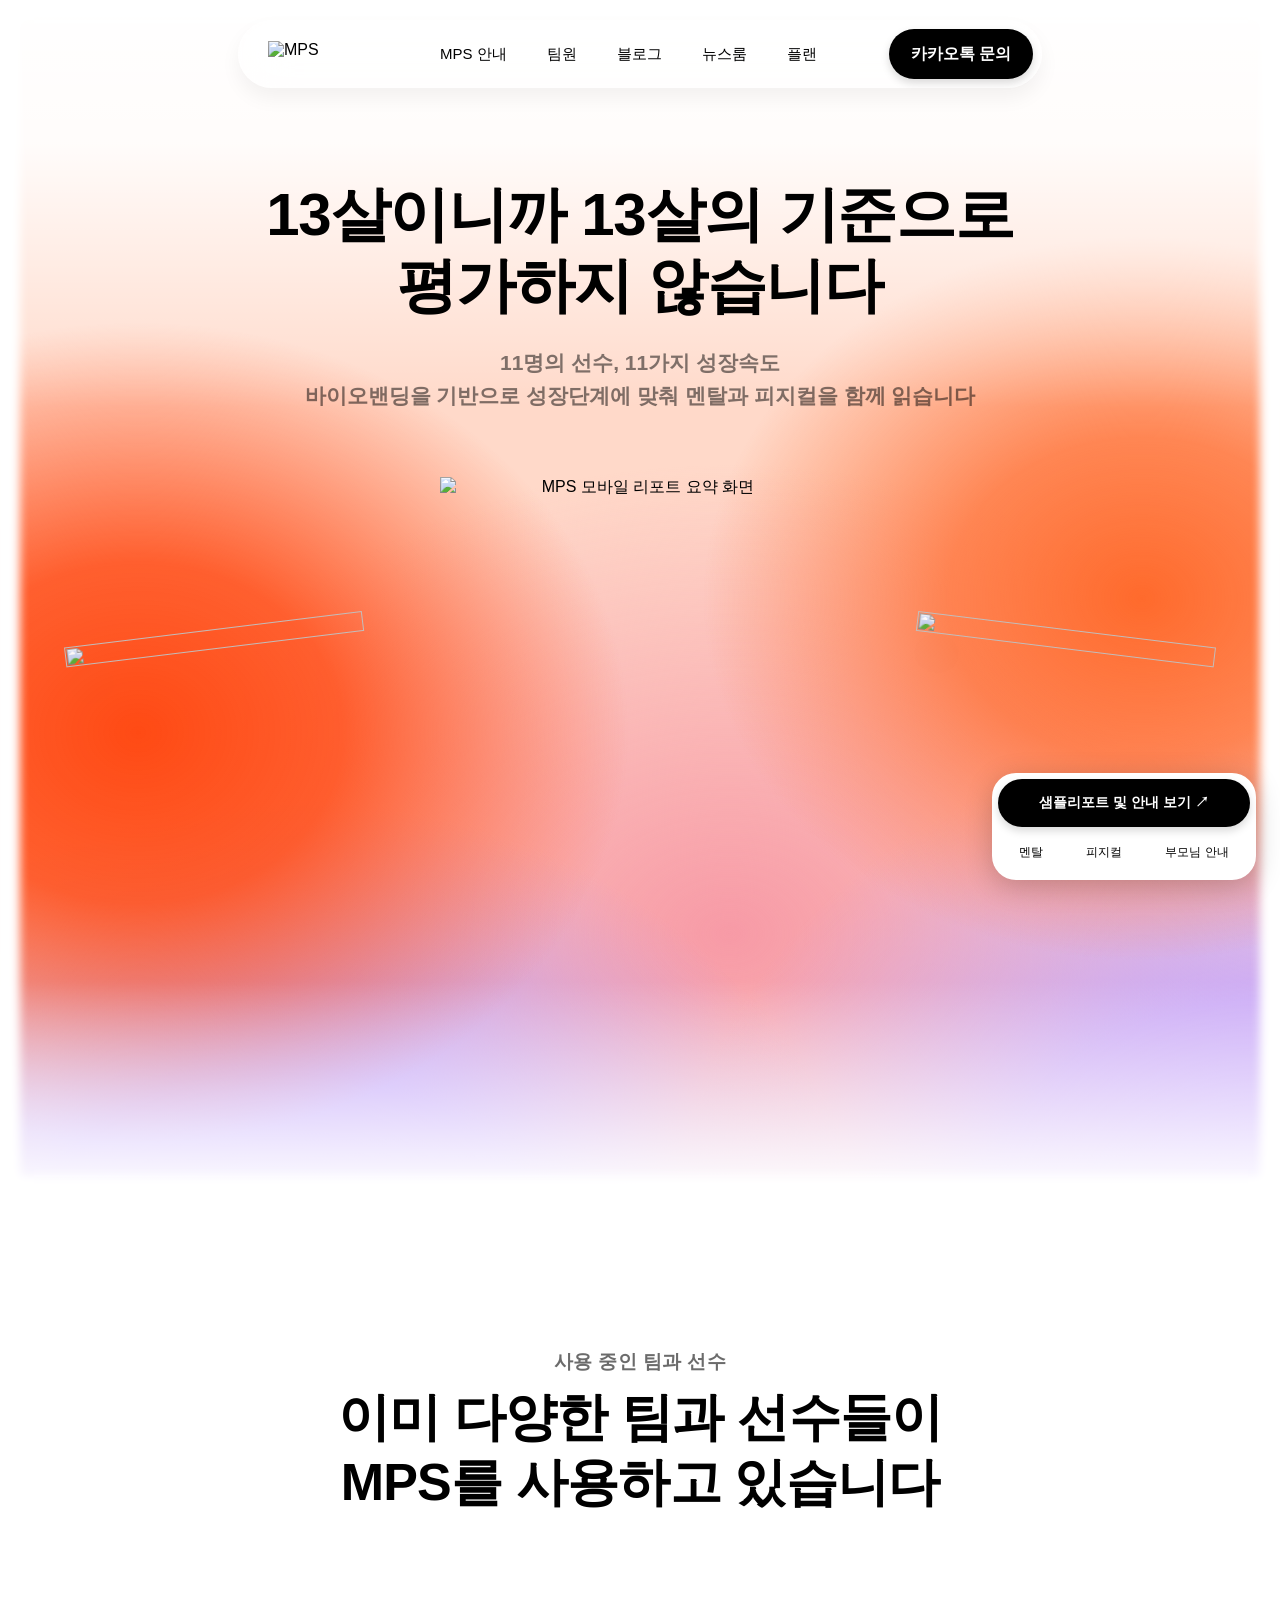
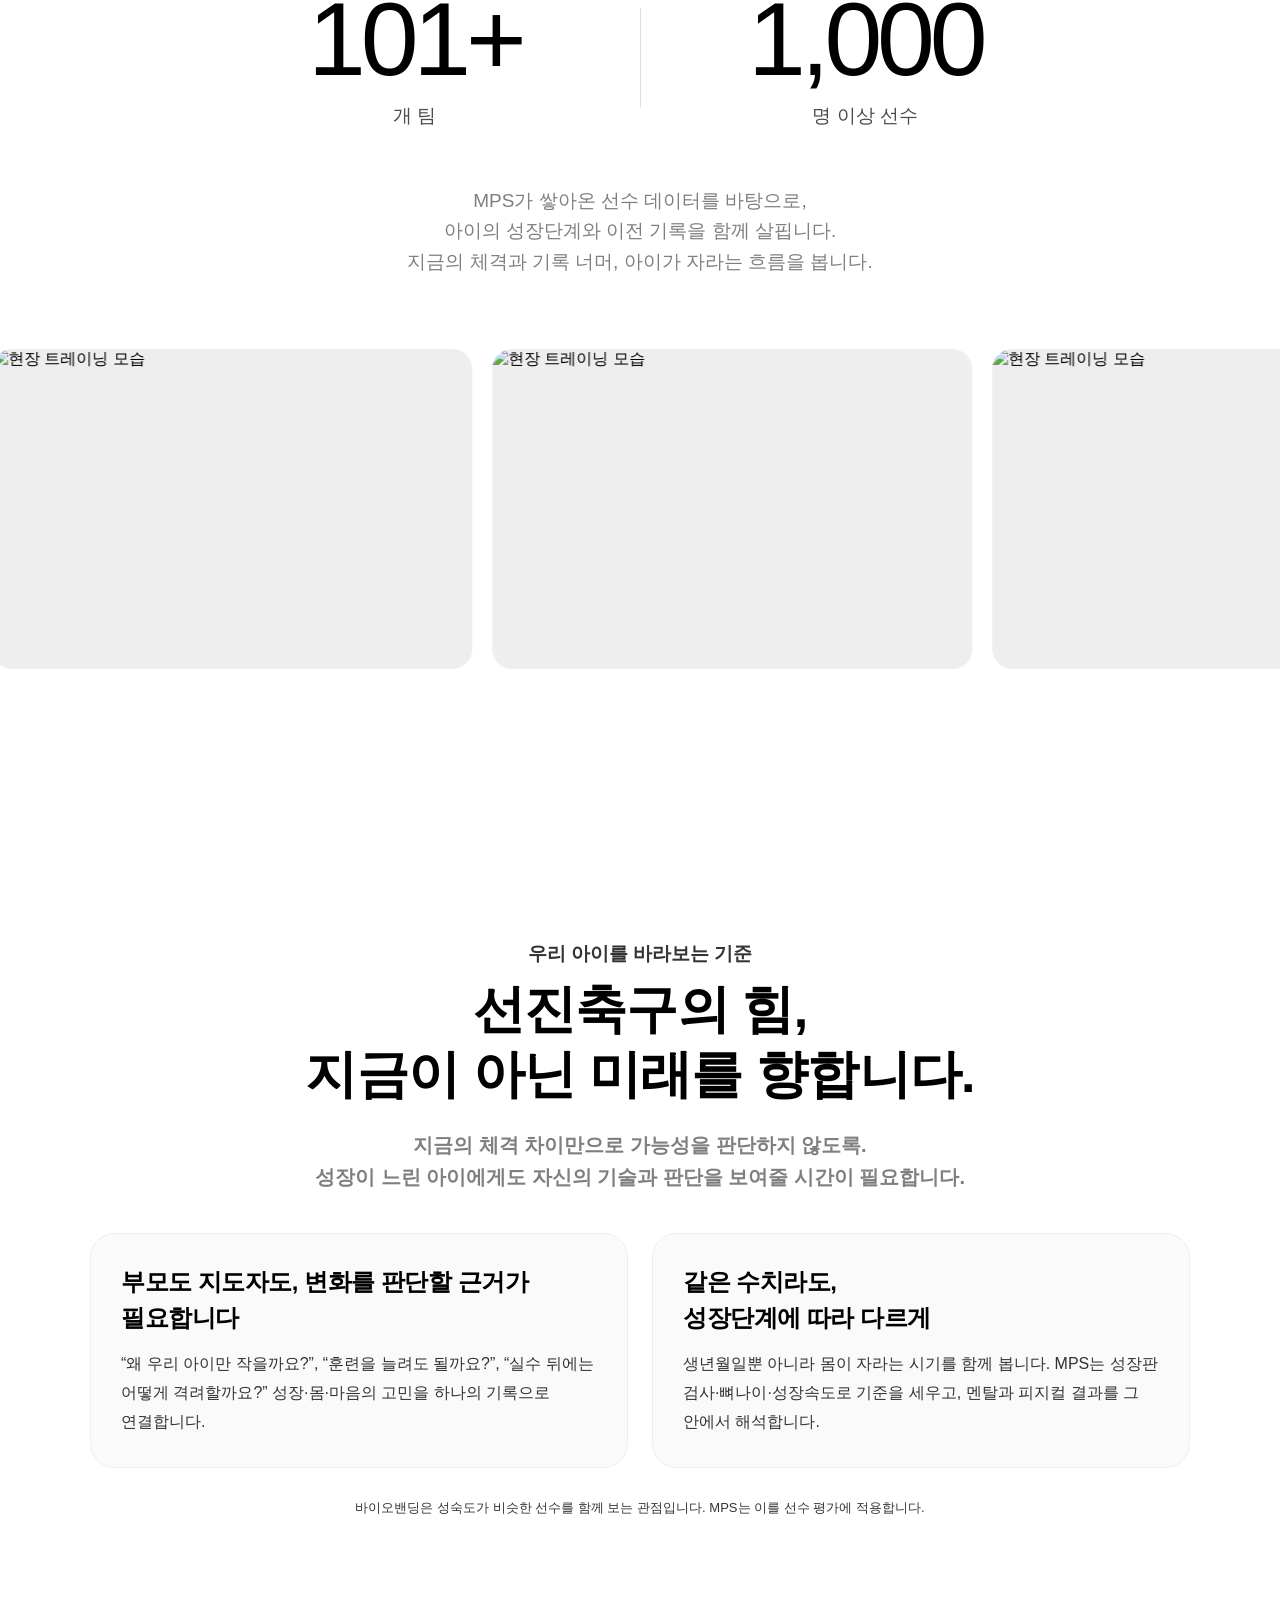
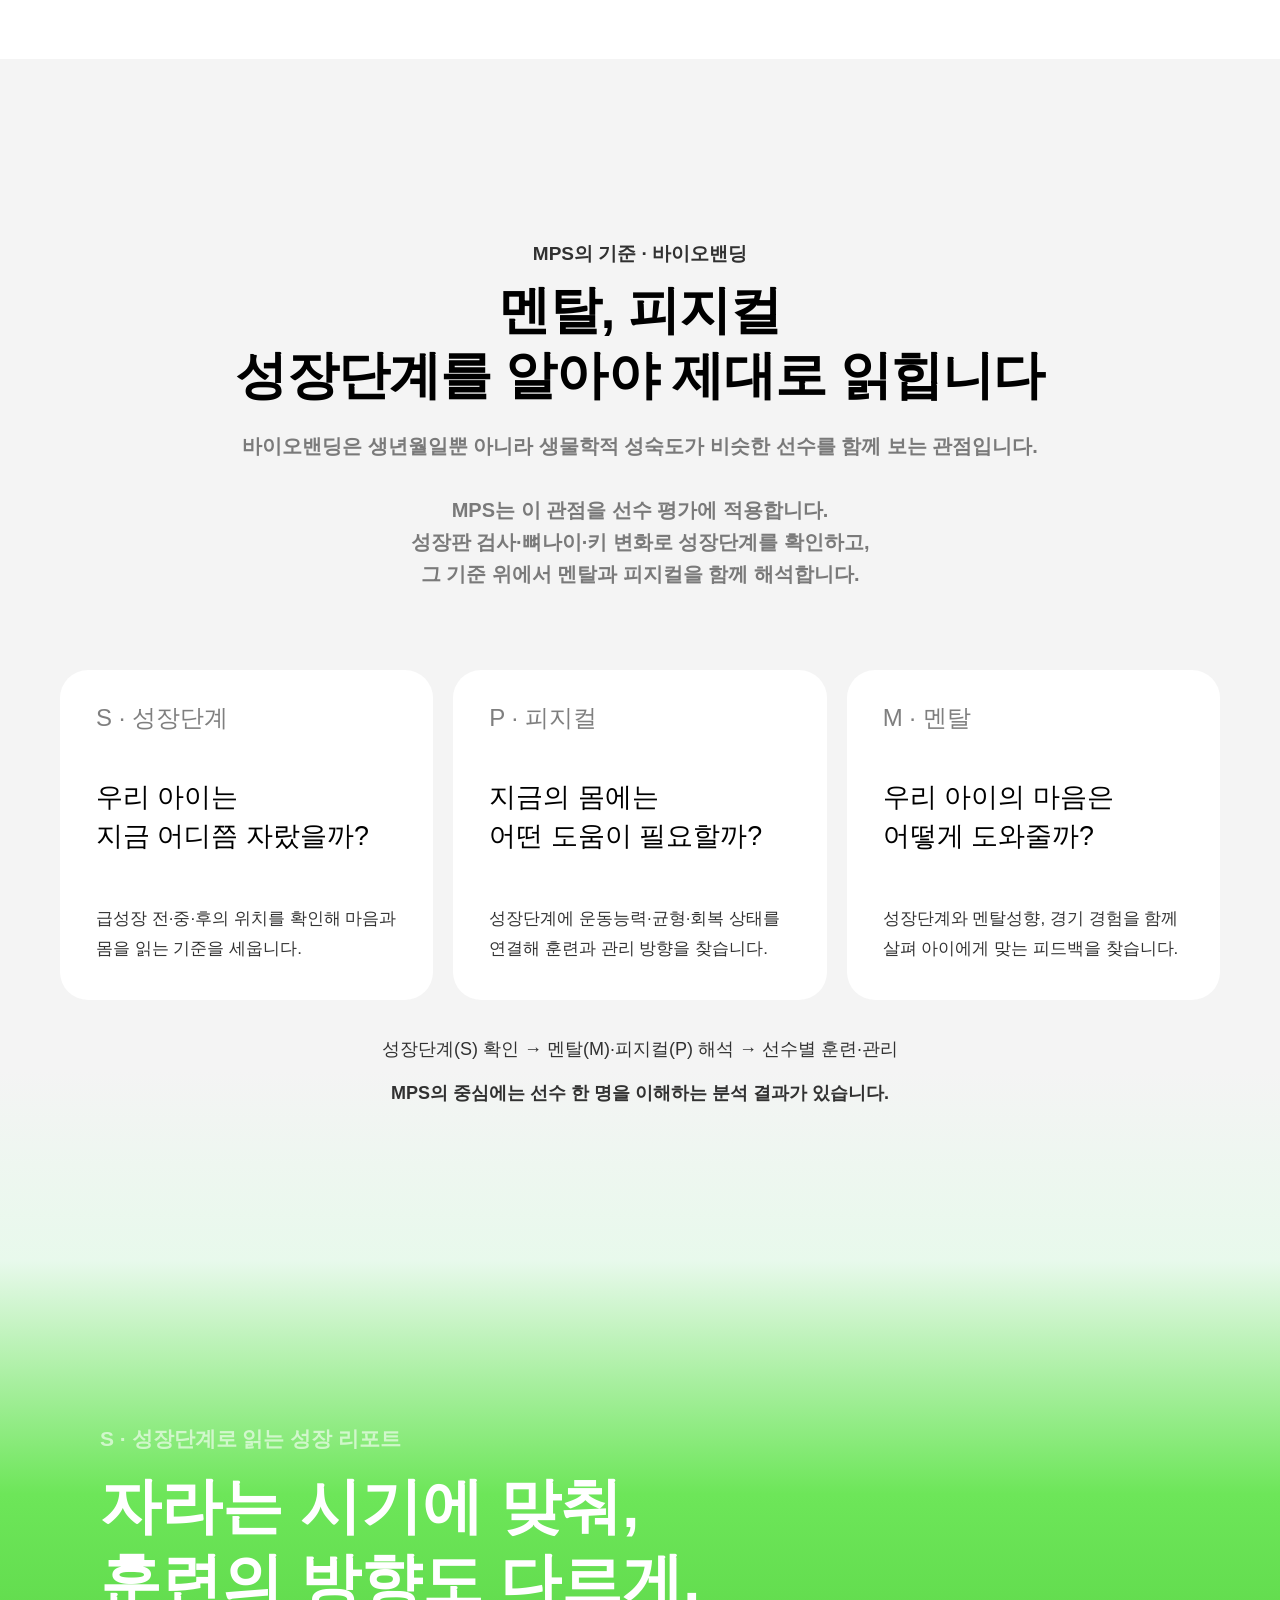
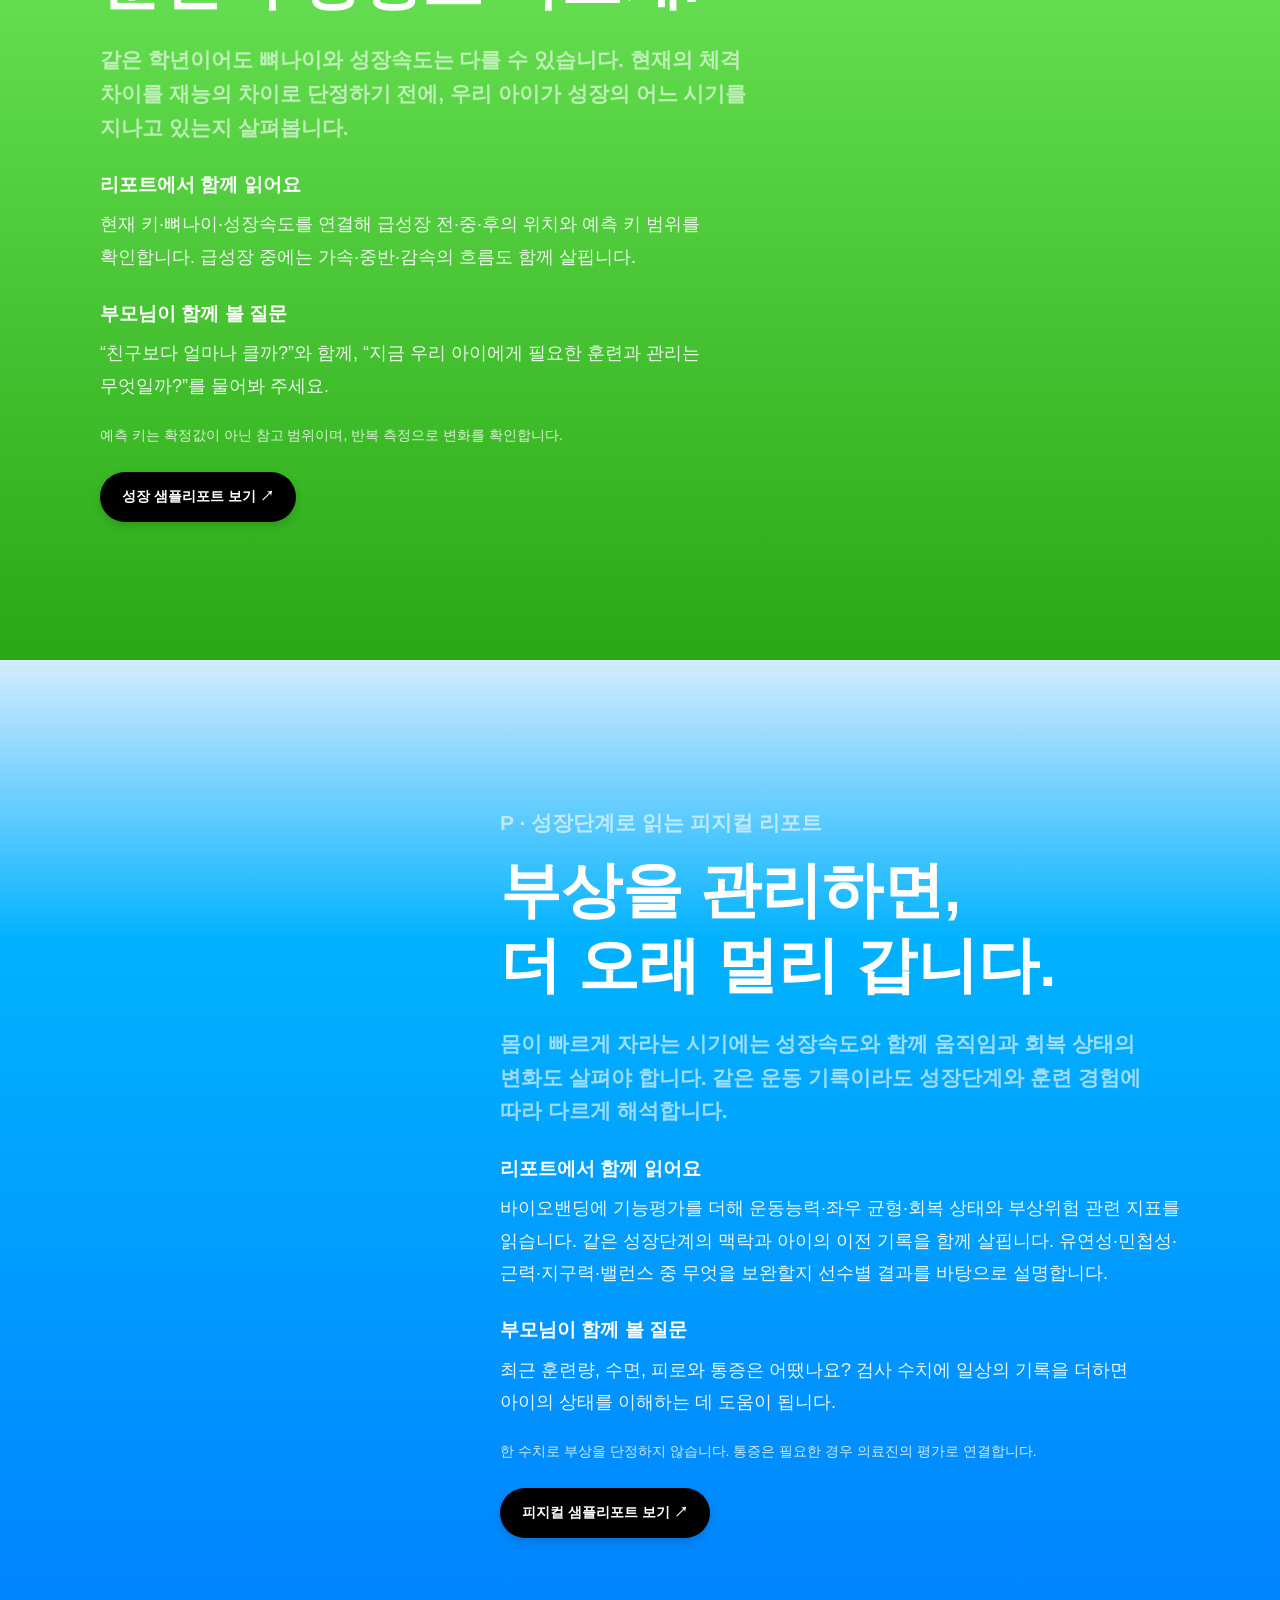
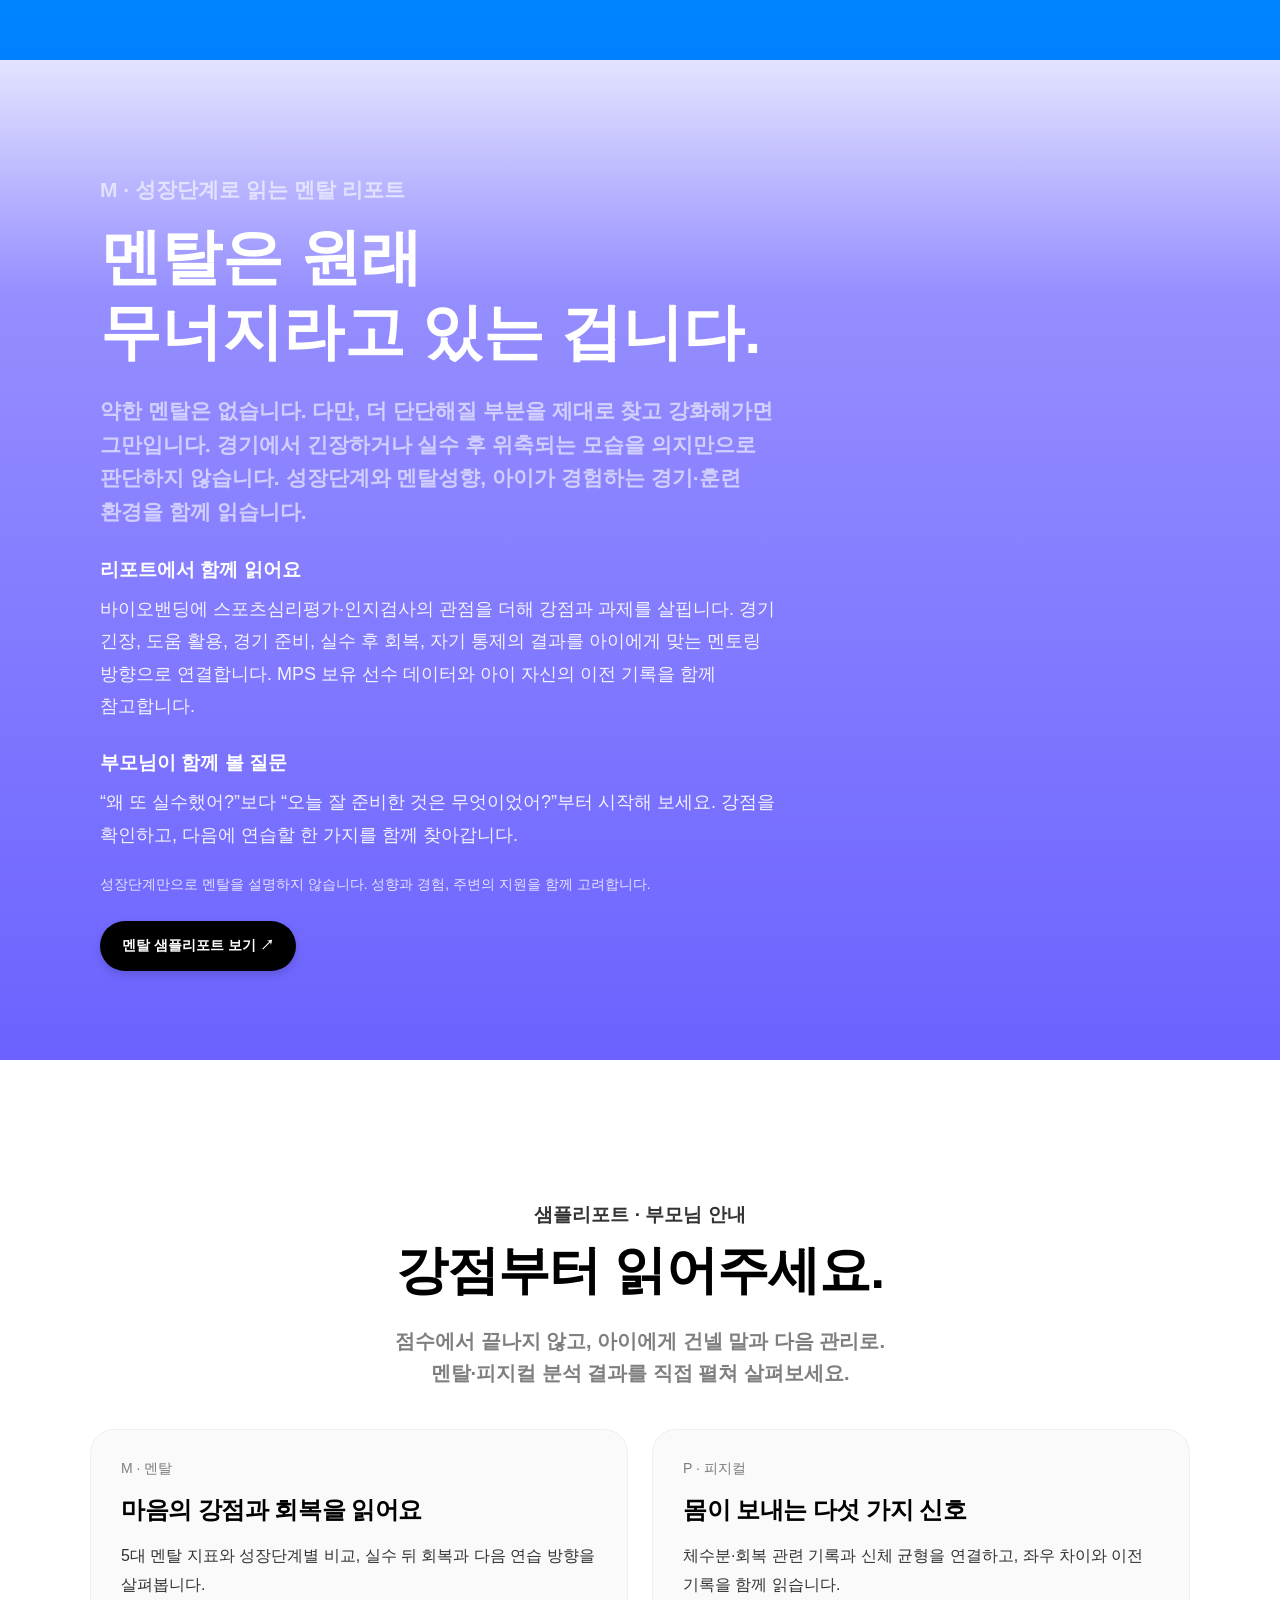
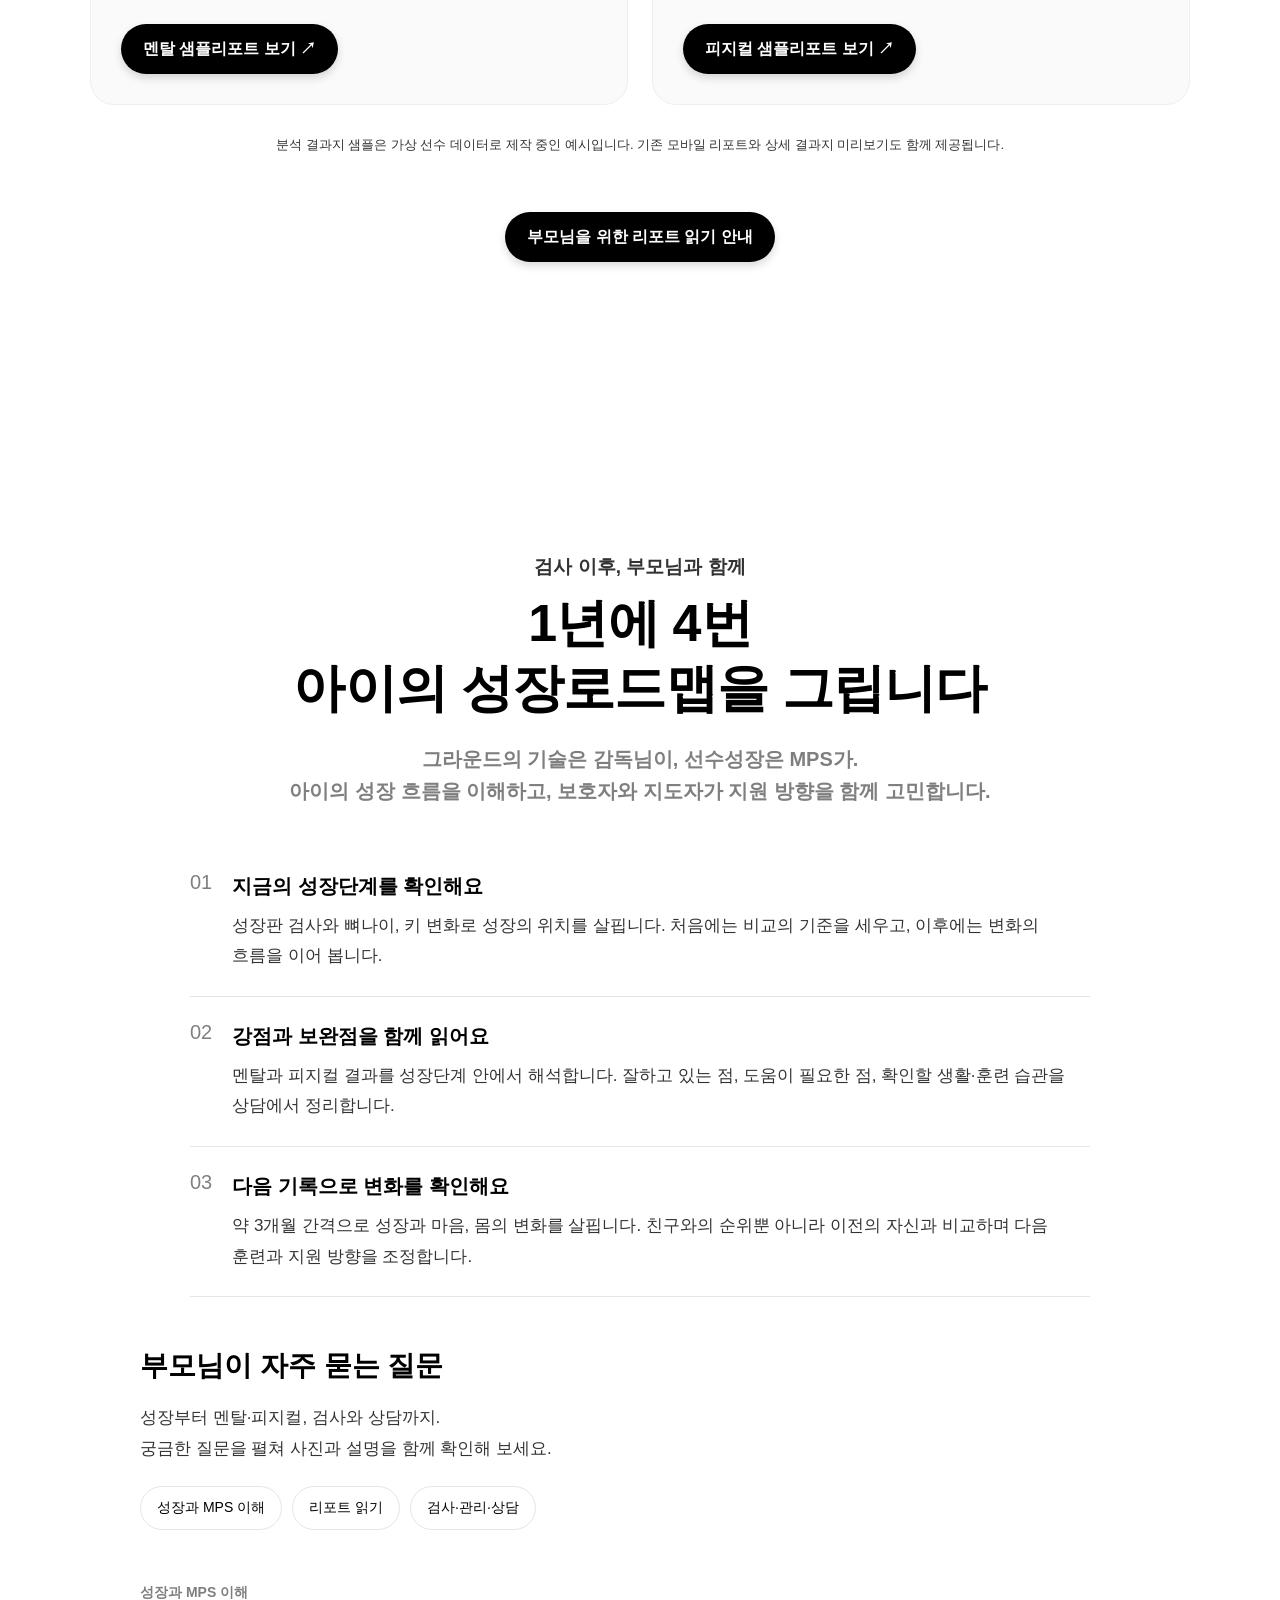
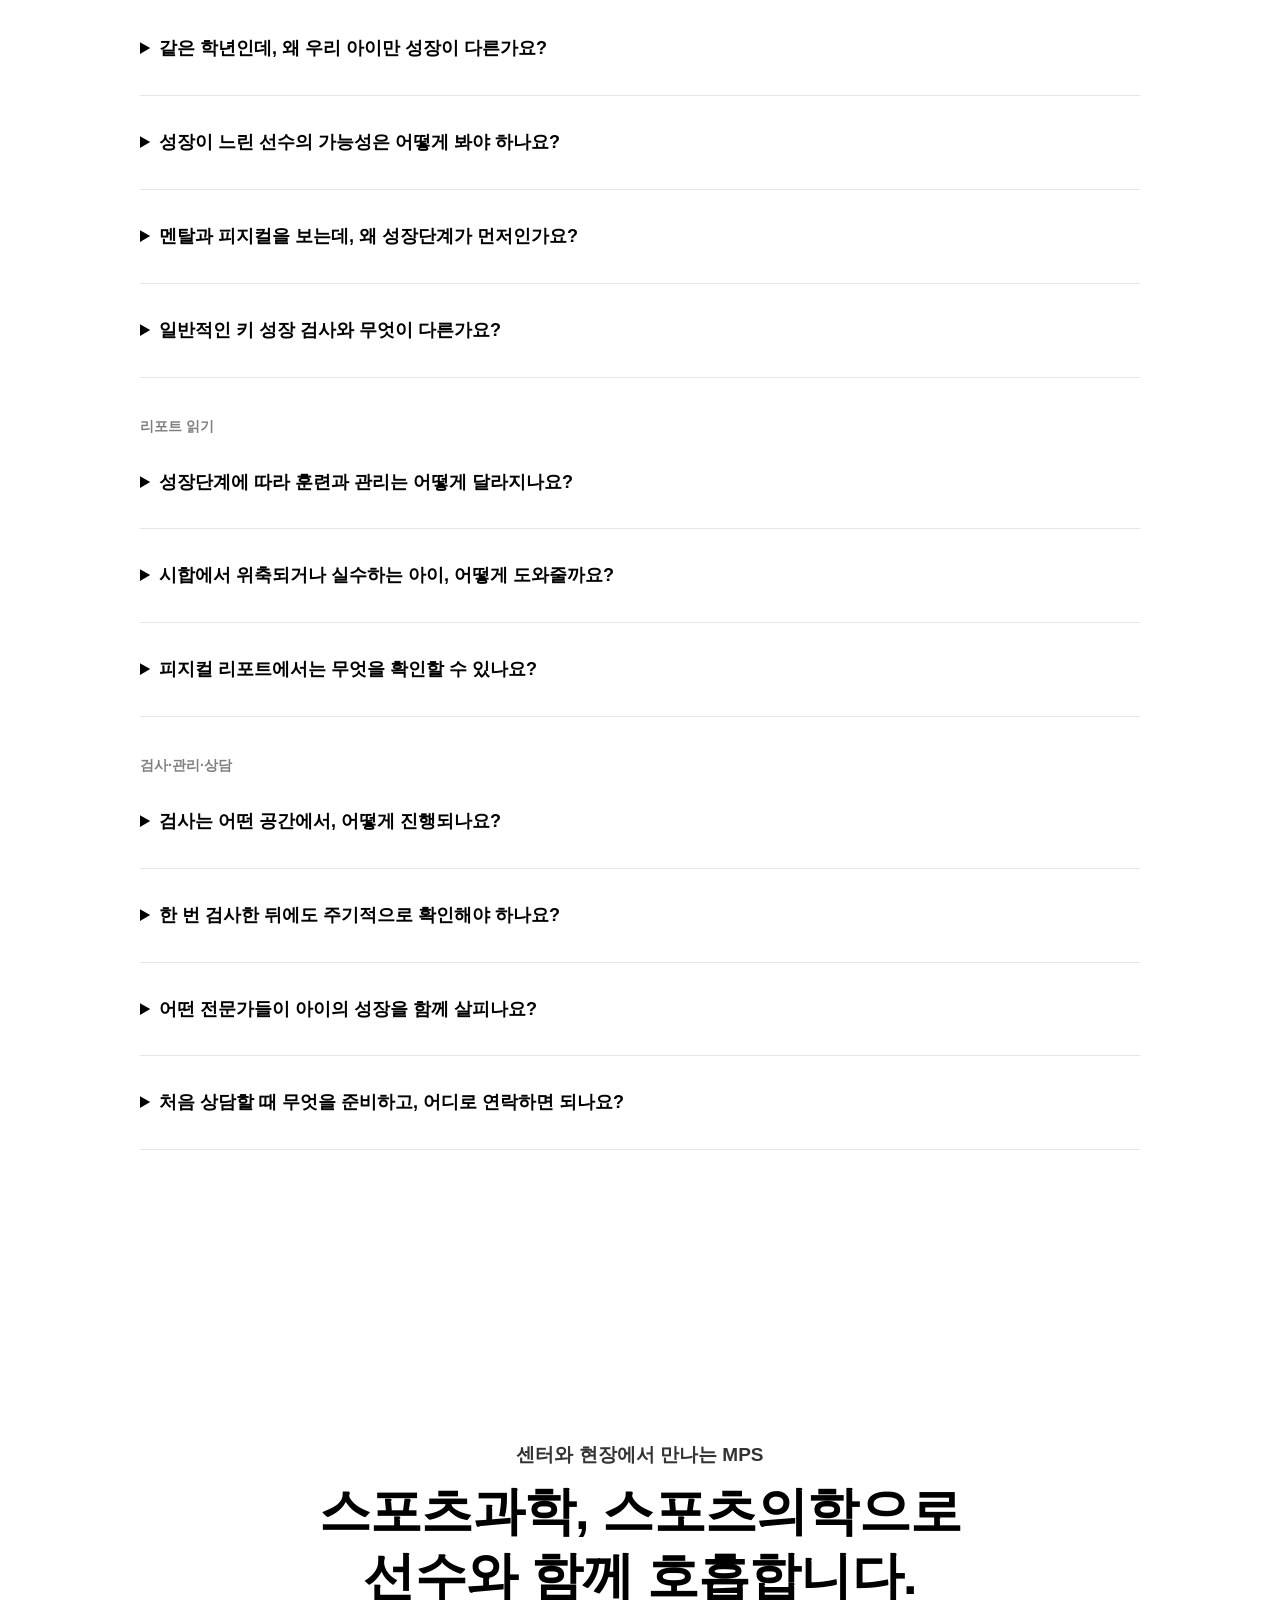
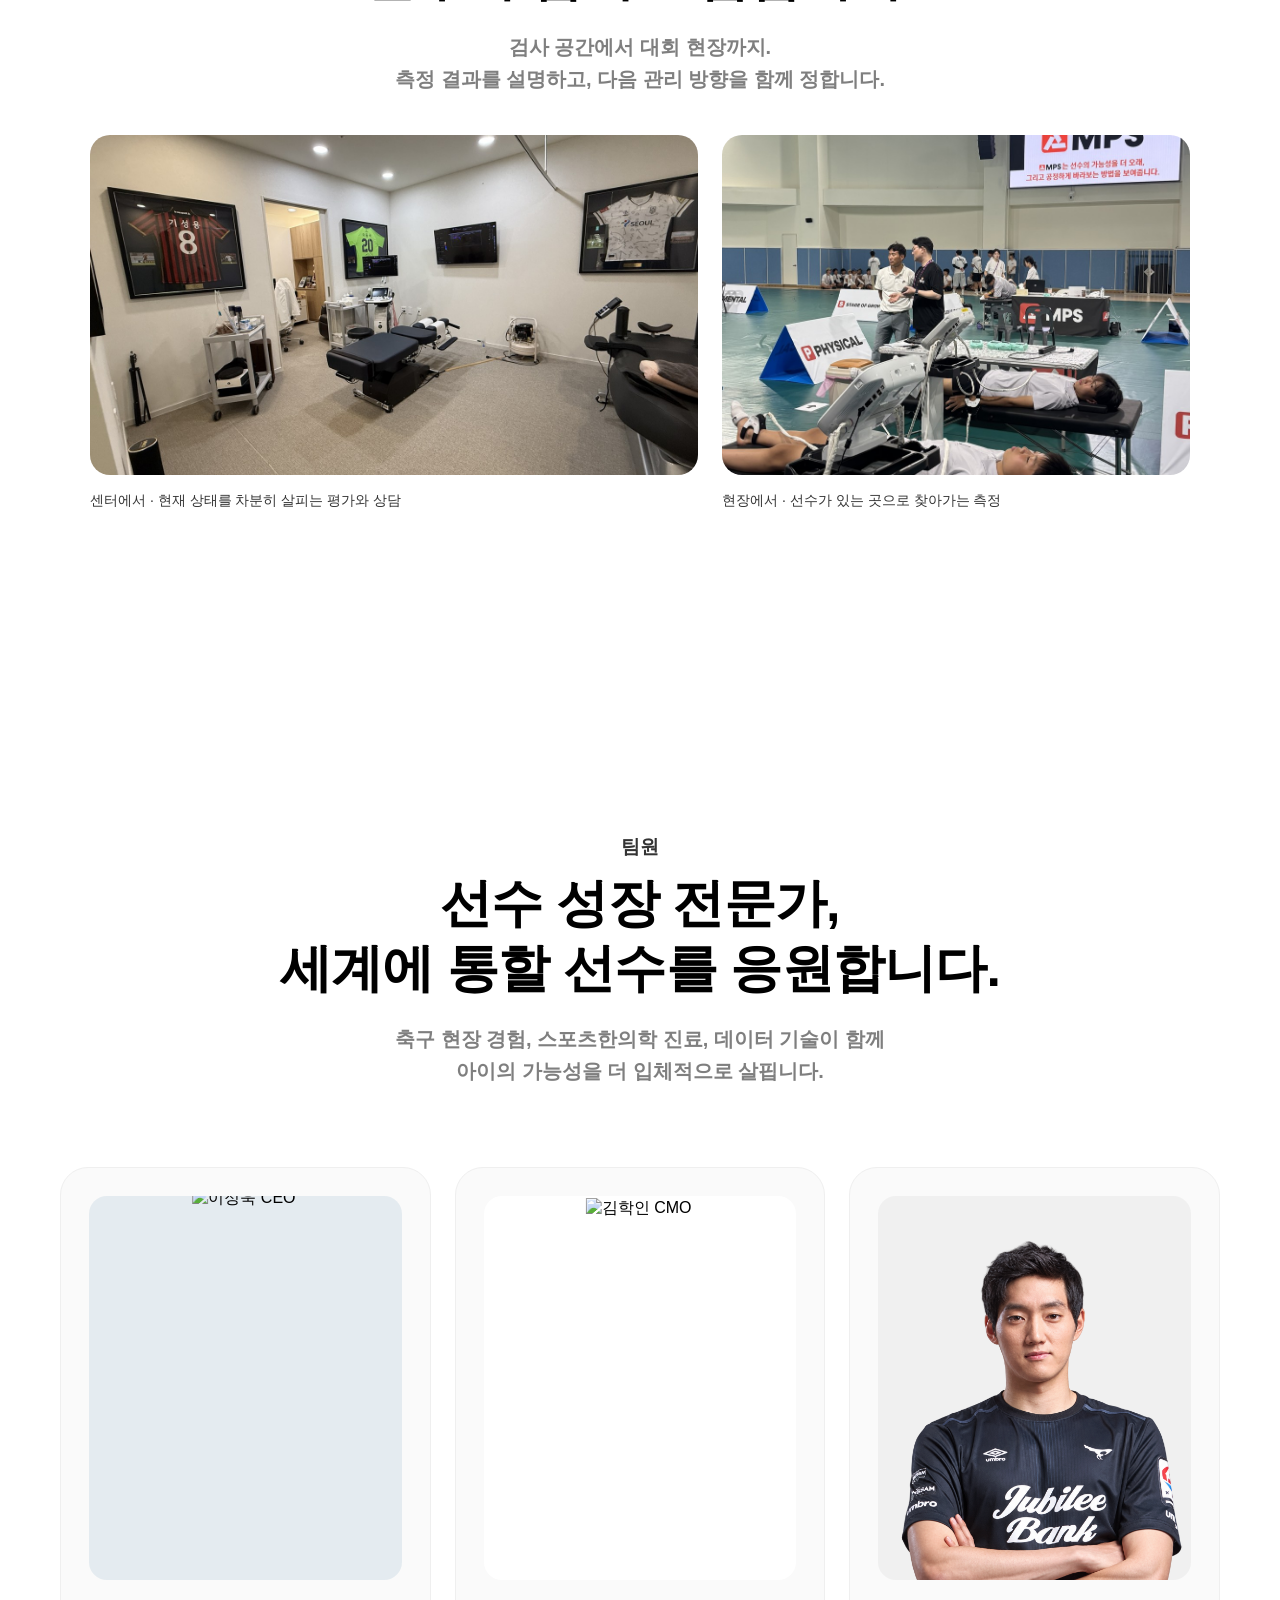
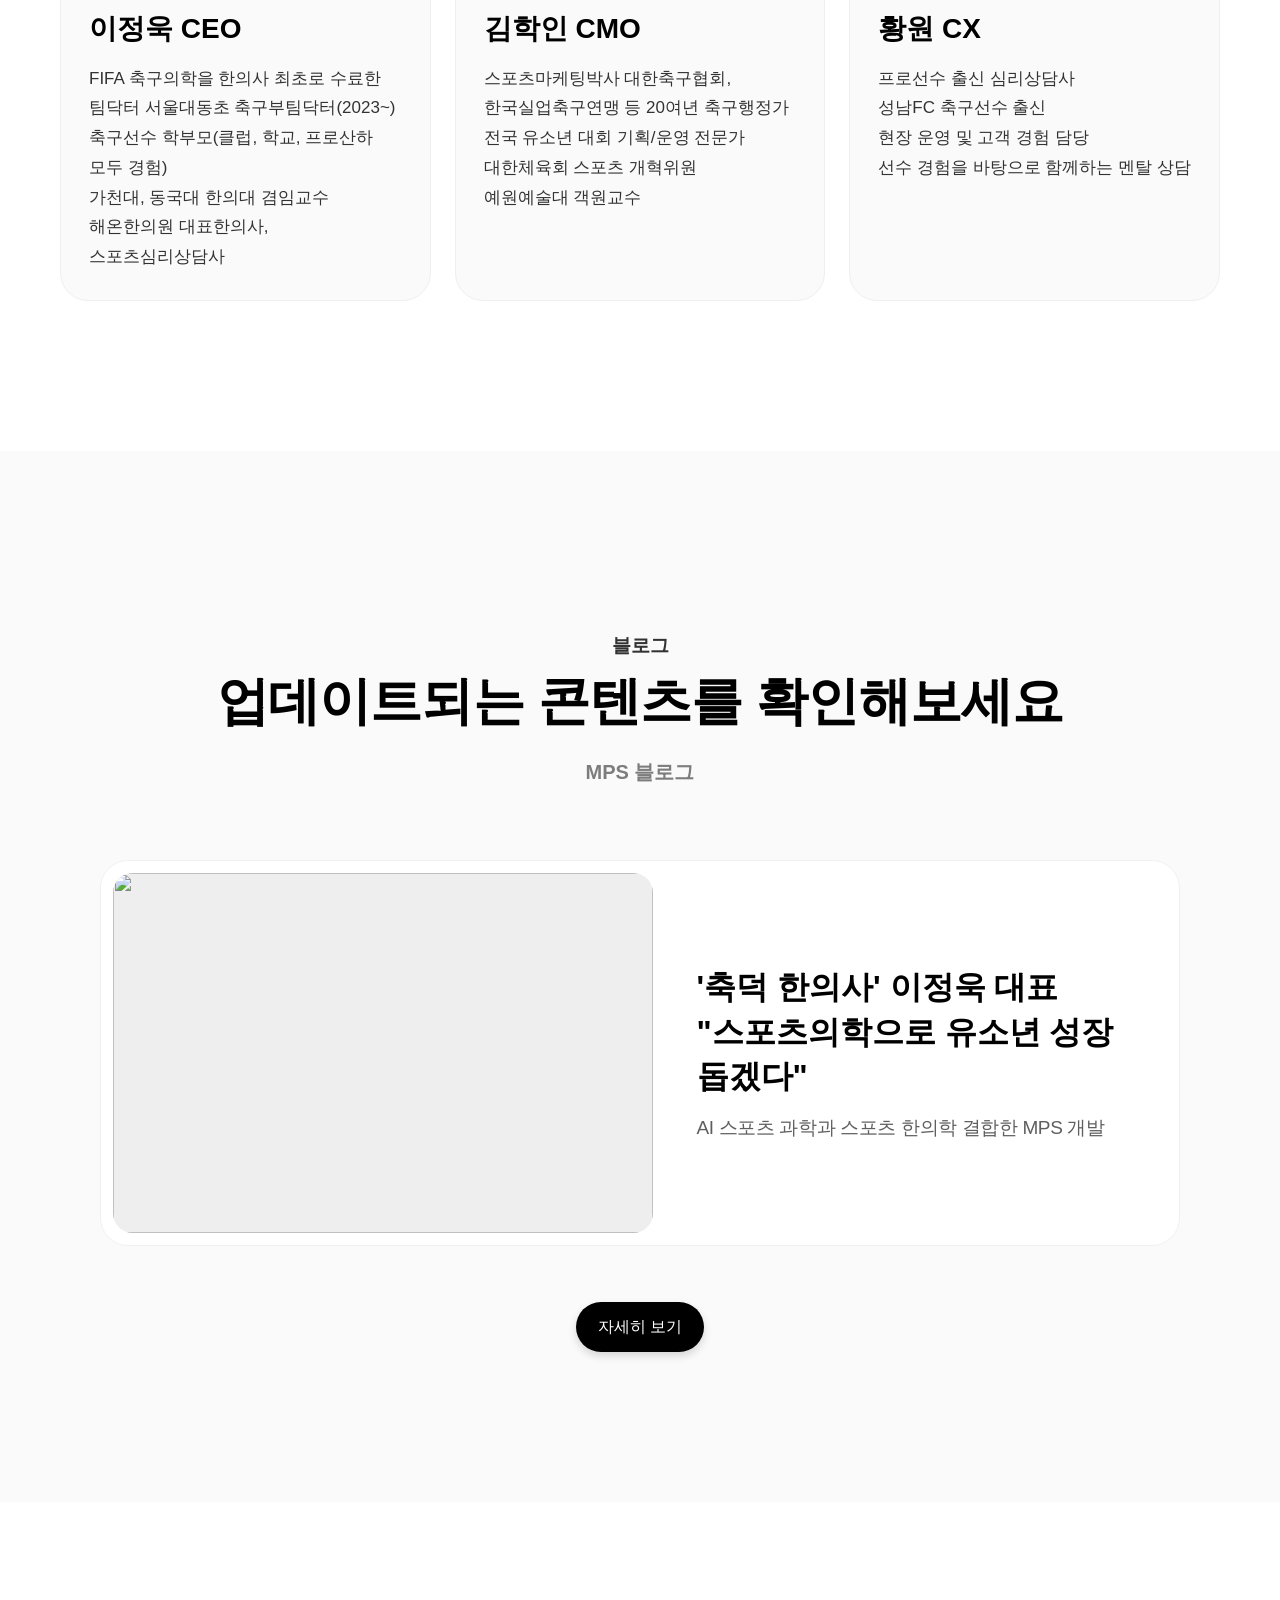
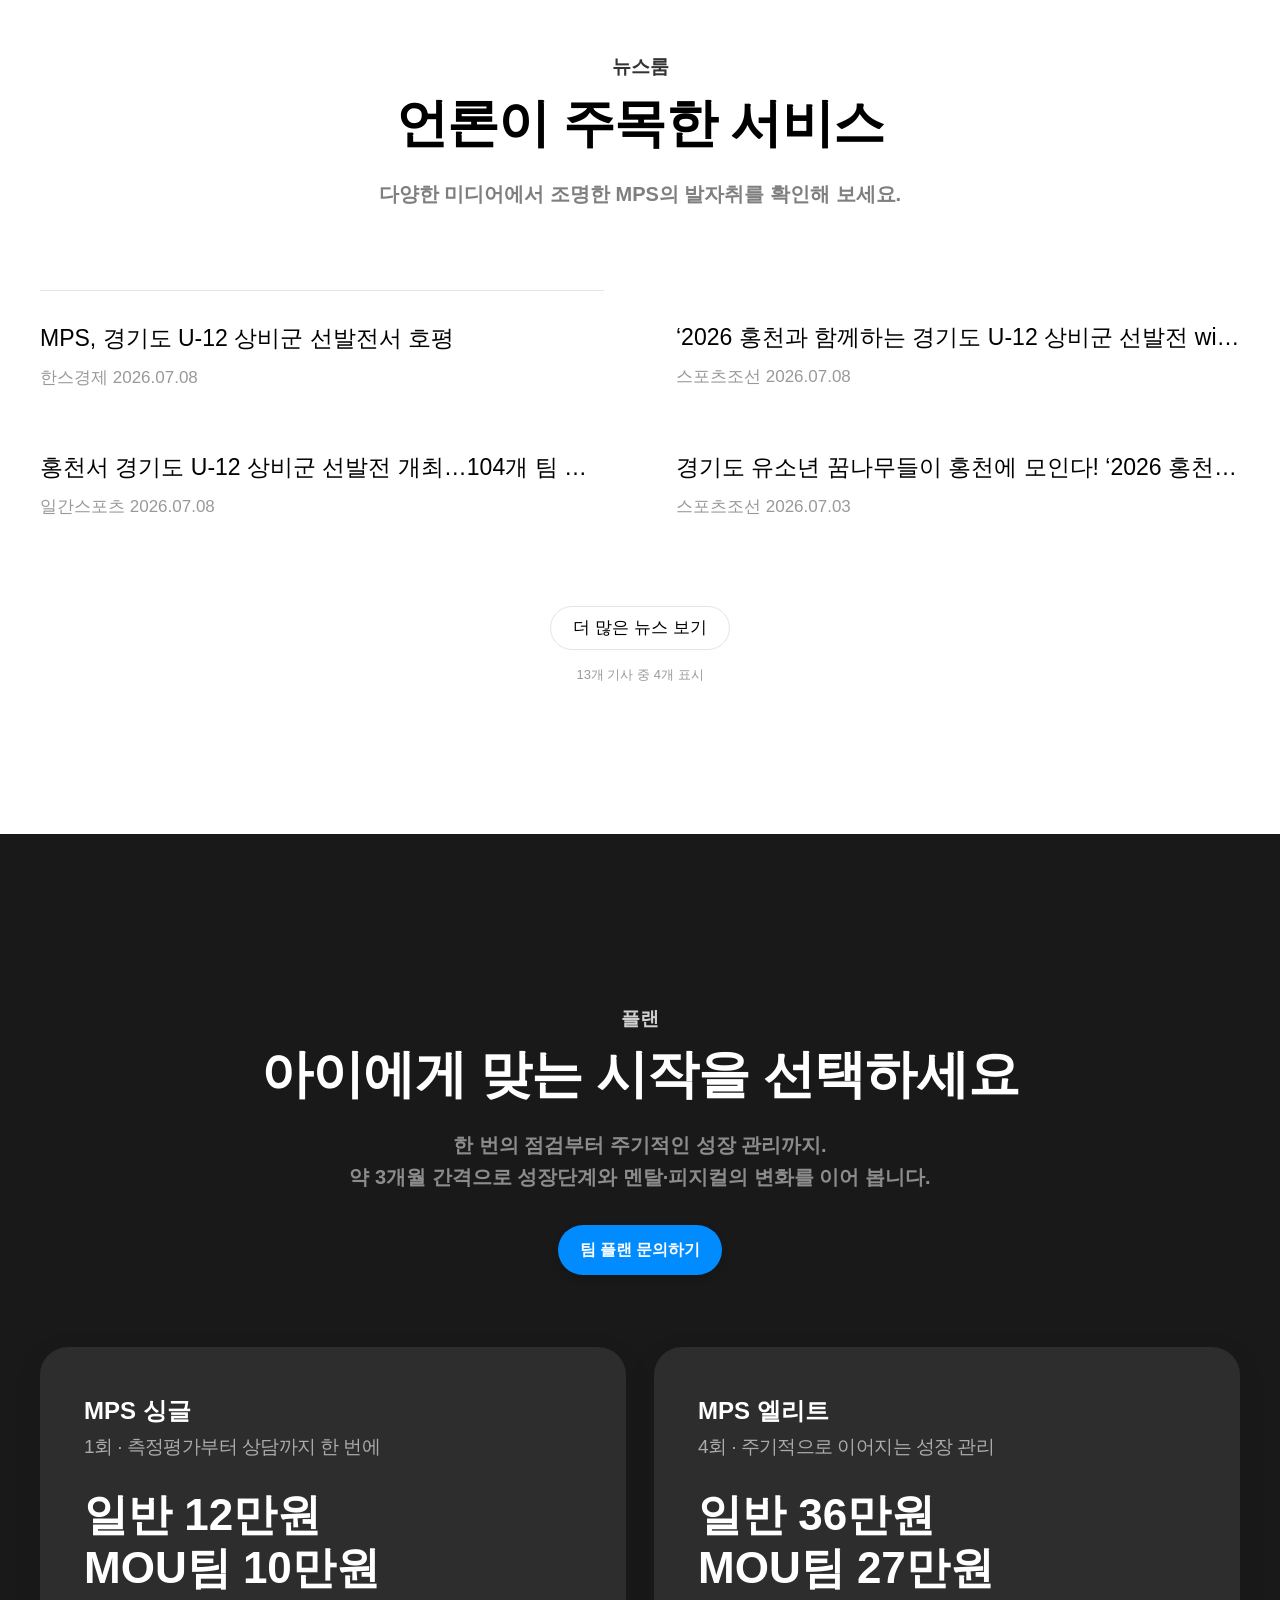
==== index.html @ 793a3b29 "Add Sports MPS website with news and responsive report animations" ====
<!DOCTYPE html>
<html lang="ko">
<head>
<meta charset="utf-8">
<meta name="viewport" content="width=device-width, initial-scale=1, viewport-fit=cover">
<title>MPS - 유소년 스포츠 성장 분석 플랫폼</title>
<meta name="description" content="우리 아이의 성장발달 유형을 이해하는 것부터. 바이오밴딩을 기반으로 성장단계와 멘탈·피지컬을 함께 읽고, 선수별 훈련과 관리 방향을 찾습니다.">
<meta property="og:type" content="website">
<meta property="og:title" content="MPS - 유소년 스포츠 성장 분석 플랫폼">
<meta property="og:description" content="우리 아이의 성장발달 유형을 이해하는 것부터. 바이오밴딩을 기반으로 성장단계와 멘탈·피지컬을 함께 읽고, 선수별 훈련과 관리 방향을 찾습니다.">
<meta property="og:image" content="https://framerusercontent.com/images/0AGsx3JggwsuAkFRt7TNfdyzQc.png">
<meta property="og:url" content="https://welcome.sportsmps.com/">
<meta name="twitter:card" content="summary_large_image">
<link rel="icon" href="https://framerusercontent.com/images/WgWeICyLKicVXNY4QEIbKdyfU4.png">
<link rel="stylesheet" href="https://cdn.jsdelivr.net/gh/orioncactus/pretendard@v1.3.9/dist/web/variable/pretendardvariable.min.css">
<style>
/* =========================================================
   MPS 원페이지
   - 기본값(809px 이하) = 기존 모바일 화면
   - 810px~1199px = 기존 PC 화면
   - 1200px 이상 = 같은 스타일로 넓게 확장한 PC 화면
   ========================================================= */
:root{
  --font:"Pretendard Variable",Pretendard,-apple-system,BlinkMacSystemFont,"Apple SD Gothic Neo","Malgun Gothic",sans-serif;
  --black:#000;
  --dim50:rgba(0,0,0,.5);
  --dim80:rgba(0,0,0,.8);
  --kakao-blue:#008CFF;
  --violet:#6B62FF;
  --card-dark:#2D2D2D;
  --price-bg:#191919;
  --foot-bg:#0D0D0D;
  --btn-shadow:0 4px 8px rgba(0,0,0,.15);
}
*,*::before,*::after{box-sizing:border-box}
html,body{margin:0;padding:0}
html{scroll-behavior:smooth;scroll-padding-top:90px}
body{
  font-family:var(--font);
  font-feature-settings:"ss01","ss02","ss03","ss05","ss10","ss11","ss12","ss13","ss14","ss15","ss16";
  color:#000;background:#fff;
  -webkit-font-smoothing:antialiased;-moz-osx-font-smoothing:grayscale;
  word-break:keep-all;overflow-x:hidden;
}
img{display:block;max-width:100%}
a{color:inherit;text-decoration:none}
h1,h2,h3,h4,h5,p{margin:0}
.sr{position:absolute;width:1px;height:1px;overflow:hidden;clip:rect(0 0 0 0);white-space:nowrap}
.pc{display:none}
.mo{display:inline}
:focus-visible{outline:2px solid var(--kakao-blue);outline-offset:3px}

/* ---------- 공통 섹션 헤드 ---------- */
.eyebrow{font-size:16px;font-weight:700;line-height:1.6;color:var(--dim80);text-align:center}
.title{font-size:32px;font-weight:700;line-height:1.3;letter-spacing:-.01em;text-align:center}
.sub{font-size:15px;font-weight:600;line-height:1.6;color:var(--dim50);text-align:center;margin-top:18px}
.head{padding:0 24px}
.head .title{margin-top:8px}

/* ---------- 버튼 ---------- */
.btn{display:inline-flex;align-items:center;justify-content:center;height:50px;padding:0 22px;border-radius:40px;
  font-size:16px;font-weight:600;line-height:1.4;color:#fff;background:#000;box-shadow:var(--btn-shadow);
  transition:transform .2s ease,filter .2s ease;white-space:nowrap}
.btn:hover{filter:brightness(1.12)}
.btn:active{transform:scale(.98)}

/* ---------- NAV ---------- */
.nav{position:fixed;z-index:50;top:12px;left:0;right:0;display:flex;justify-content:center;pointer-events:none;
  padding-top:env(safe-area-inset-top,0px)}
.nav-in{pointer-events:auto;width:100%;display:flex;align-items:center;justify-content:space-between;padding:0 16px;gap:4px}
.nav-logo img{width:91px;height:24px}
.nav-links{display:none}
.nav-cta{height:44px;padding:0 18px;font-size:15px}

/* ---------- HERO ---------- */
.hero{position:relative;overflow:hidden;background:#fff}
.hero-bg{position:absolute;inset:0;overflow:hidden}
.hero-bg::before{content:"";position:absolute;inset:-20%;
  background:
    radial-gradient(38% 34% at 22% 58%,#FF4A14 0%,rgba(255,74,20,.85) 30%,rgba(255,74,20,0) 72%),
    radial-gradient(34% 30% at 78% 50%,#FF6A2C 0%,rgba(255,106,44,.75) 32%,rgba(255,106,44,0) 72%),
    radial-gradient(44% 40% at 30% 92%,#B89CFF 0%,rgba(184,156,255,.9) 35%,rgba(184,156,255,0) 75%),
    radial-gradient(44% 40% at 85% 88%,#C3A6FF 0%,rgba(195,166,255,.85) 35%,rgba(195,166,255,0) 75%),
    radial-gradient(50% 40% at 55% 70%,#F79AA6 0%,rgba(247,154,166,0) 70%),
    #FFD9C9;
  animation:heroflow 18s ease-in-out infinite alternate}
.hero-bg::after{content:"";position:absolute;inset:0;
  background:linear-gradient(180deg,#fff 0%,rgba(255,255,255,.92) 12%,rgba(255,255,255,0) 34%,rgba(255,255,255,0) 82%,#fff 100%);
  box-shadow:inset 0 0 10px 20px #fff}
@keyframes heroflow{
  0%{transform:translate3d(0,0,0) scale(1)}
  50%{transform:translate3d(3%,-2%,0) scale(1.05)}
  100%{transform:translate3d(-3%,2%,0) scale(1.02)}
}
.hero-in{position:relative;padding:140px 24px 0;text-align:center}
.hero h1{font-size:36px;font-weight:800;line-height:1.2;letter-spacing:-.01em}
.hero .sub{margin-top:18px;font-size:16px}
.phones{position:relative;margin:40px auto 0;height:560px;overflow:hidden}
.phone-main{width:340px;height:auto;margin:0 auto}
.phone-side{display:none}

/* ---------- PROOF ---------- */
.proof{padding:80px 0 120px;background:#fff}
.proof .eyebrow{font-weight:600;color:rgba(0,0,0,.58);letter-spacing:.02em}
.stats{display:flex;align-items:center;justify-content:center;margin:44px 24px 0}
.stat{flex:1;text-align:center}
.stat b{display:block;font-size:56px;font-weight:400;line-height:1;letter-spacing:-.05em}
.stat span{display:block;margin-top:6px;font-size:17px;line-height:1.4;color:rgba(0,0,0,.7)}
.stat-line{width:1px;height:72px;background:rgba(0,0,0,.12)}
.proof-desc{margin:44px 24px 0;font-size:17px;line-height:1.6;color:var(--dim50);text-align:center}
.marquee{overflow:hidden;margin-top:50px}
.track{display:flex;gap:16px;width:max-content;animation:slide 50s linear infinite}
.marquee:hover .track{animation-play-state:paused}
.track img{width:300px;height:200px;object-fit:cover;border-radius:16px;flex:none;background:#eee}
@keyframes slide{to{transform:translateX(-50%)}}

/* ---------- SERVICE ---------- */
.service{background:linear-gradient(180deg,#F4F4F4 84.31%,#E8F9EC 100%);padding:80px 0}
.svc-grid{display:flex;flex-direction:column;gap:8px;padding:40px 16px 0}
.svc{background:#fff;border-radius:24px;height:140px;padding:20px;display:flex;flex-direction:column;justify-content:space-between}
.svc i{font-style:normal;font-size:28px;line-height:1;color:var(--dim50)}
.svc h3{font-size:22px;font-weight:400;line-height:1.5}

/* ---------- REPORT ---------- */
.report{padding:80px 0;color:#fff}
.report.grow{background:linear-gradient(180deg,#E8F9EC 0%,#6DE659 23.42%,#29A814 100%)}
.report.phys{background:linear-gradient(180deg,#D4EBFF 0%,#01B2FF 27.97%,#0080FF 100%)}
.report.ment{background:linear-gradient(180deg,#E3E3FF 0%,#958EFF 23.42%,#6B62FF 100%)}
.report-in{display:flex;flex-direction:column;align-items:center;gap:40px}
.report-img{order:1;width:224px;height:auto}
.report-txt{order:2;width:100%;padding:0 24px}
.report .tag{font-size:16px;font-weight:700;line-height:1.6}
.report h2{margin-top:10px;font-size:32px;font-weight:700;line-height:1.3}
.report p{margin-top:14px;font-size:16px;font-weight:600;line-height:1.6;color:rgba(255,255,255,.6)}

/* ---------- PRICING ---------- */
.pricing{background:var(--price-bg);padding:80px 20px;color:#fff}
.pricing .eyebrow{color:rgba(255,255,255,.8)}
.pricing .title{color:#fff}
.pricing .sub{color:rgba(255,255,255,.5)}
.pricing .head{padding:0}
.plan-cta{display:flex;justify-content:center;margin-top:24px}
.plan-cta .btn{background:var(--kakao-blue)}
.plans{display:flex;flex-direction:column;gap:16px;width:100%;max-width:350px;margin:0 auto;padding:40px 16px}
.plan{background:var(--card-dark);border-radius:24px;padding:32px 24px 24px;box-shadow:0 8px 30px rgba(0,0,0,.08);display:flex;flex-direction:column}
.plan h3{font-size:20px;font-weight:600;line-height:1.3}
.plan .desc{margin-top:6px;font-size:16px;font-weight:450;line-height:1.4;letter-spacing:-.03em;color:rgba(255,255,255,.6)}
.plan .price{margin-top:20px;font-size:26px;font-weight:600;line-height:1.2}
.plan hr{border:0;height:1px;background:rgba(238,238,238,.2);margin:24px 0}
.plan ul{list-style:none;margin:0;padding:0;display:flex;flex-direction:column;gap:12px;flex:1}
.plan li{display:flex;align-items:center;gap:10px;font-size:14px;font-weight:600;line-height:1.4;color:rgba(255,255,255,.8)}
.plan li svg{flex:none;width:24px;height:24px}
.plan .btn{margin-top:24px;width:100%;background:var(--violet);font-weight:500}
.note{font-size:13px;line-height:1.6;color:rgba(255,255,255,.45);text-align:center}

/* ---------- TEAM ---------- */
.team{background:#fff;padding:80px 0}
.people{display:flex;flex-direction:column;gap:12px;padding:40px 16px 0}
.person{background:#FAFAFA;border:1px solid #EFEFEF;border-radius:20px;padding:24px}
.person img{width:100%;height:240px;object-fit:cover;border-radius:12px;background:#F0F0F0}
.person h3{margin-top:20px;font-size:20px;font-weight:600;line-height:1.5}
.person p{margin-top:6px;font-size:16px;line-height:1.6;color:var(--dim80)}

/* ---------- BLOG ---------- */
.blog{background:#FAFAFA;padding:160px 20px 120px}
.blog .head{padding:0}
.blog-card{display:block;max-width:333px;margin:44px auto 0;background:#fff;border-radius:24px;padding:8px;border:1px solid #F0F0F0;transition:transform .25s ease}
.blog-card:hover{transform:translateY(-4px)}
.blog-card img{width:100%;height:206px;object-fit:cover;border-radius:20px;background:#eee}
.blog-body{padding:24px 16px}
.blog-card h3{font-size:20px;font-weight:600;line-height:1.4}
.blog-card p{margin-top:8px;font-size:16px;line-height:1.4;letter-spacing:-.02em;color:#605F5F}
.center{display:flex;justify-content:center;margin-top:40px}
.btn-sm{font-weight:500}

/* ---------- NEWS ---------- */
.news{background:#fff;padding:80px 24px}
.news .head{padding:0}
.news-list{list-style:none;margin:48px auto 0;padding:0;max-width:480px}
.news-list li{min-width:0}
.news-list li[hidden]{display:none}
.news #news-more{font-family:inherit;cursor:pointer;background:transparent}
.news #news-more[hidden]{display:none}
.news-status{text-align:center;color:#999;font-size:13px;margin-top:16px}
.news-list li+li{border-top:1px solid #E5E5E5}
.news-list a{display:block;padding:24px 0}
.news-list li:first-child a{padding-top:0}
.news-list h3{font-size:20px;font-weight:500;line-height:1.2;white-space:nowrap;overflow:hidden;text-overflow:ellipsis}
.news-list a:hover h3{text-decoration:underline;text-underline-offset:4px}
.news-list span{display:block;margin-top:12px;font-size:16px;line-height:1.2;color:#999}
.btn-line{display:inline-flex;align-items:center;height:36px;padding:0 17px;border:1px solid #E5E5E5;border-radius:40px;font-size:16px;color:#000;background:#fff}
.btn-line:hover{background:#F6F6F6}

/* ---------- CTA ---------- */
.cta{background:#fff;min-height:640px;padding:140px 20px 0;display:flex;flex-direction:column;align-items:center}
.cta h2{font-size:32px;font-weight:700;line-height:1.35;letter-spacing:-.03em;text-align:center}
.cta h2 span{display:block;color:var(--dim50)}
.cta .btn{margin-top:40px;width:100%;max-width:350px;height:40px;border-radius:1000px;font-size:14px;box-shadow:none}
.logos{width:100%;overflow:hidden;margin-top:40px}
.logos .track{align-items:center;gap:24px;animation-duration:40s}
.logos img{border-radius:10px;object-fit:contain;background:none;flex:none}
.logos .s{width:120px;height:120px}
.logos .l{width:160px;height:160px}
.logos .r{border-radius:100px}

/* ---------- FOOTER ---------- */
.foot{background:var(--foot-bg);color:#fff;padding:50px 20px calc(50px + env(safe-area-inset-bottom,0px))}
.foot-in{display:flex;flex-direction:column;gap:40px}
.foot-logo img{width:76px;height:20px}
.foot-co{margin-top:32px;font-size:14px;font-weight:800;line-height:1}
.foot-info{margin-top:14px;font-size:12px;font-weight:300;line-height:1.8;color:#999}
.foot-info small{display:block;font-size:10px}
.legal{background:rgba(255,255,255,.05);border-radius:16px;padding:20px}
.legal h4{display:flex;align-items:center;gap:10px;font-size:14px;font-weight:800;line-height:1.4}
.legal h4 svg{width:24px;height:24px;flex:none}
.legal p{margin-top:12px;font-size:12px;font-weight:300;line-height:1.5;color:#999}
.legal p+p{margin-top:0}

/* =========================================================
   810px 이상: 기존 PC 레이아웃
   ========================================================= */
@media (min-width:810px){
  .pc{display:inline}
  .mo{display:none}
  .title{font-size:48px;line-height:1.3}
  .sub{font-size:18px;margin-top:18px}
  .eyebrow{font-size:18px;font-weight:600}
  .head{max-width:1040px;margin:0 auto}

  .nav{top:20px}
  .nav-in{width:auto;padding:8px 8px 8px 24px;gap:48px;background:rgba(255,255,255,.6);
    -webkit-backdrop-filter:blur(24px);backdrop-filter:blur(24px);border-radius:100px;box-shadow:0 10px 20px rgba(0,0,0,.05)}
  .nav-links{display:flex;gap:28px}
  .nav-links a{font-size:14px;font-weight:500;line-height:1.6}
  .nav-links a:hover{opacity:.6}
  .nav-cta{height:50px;padding:0 22px;font-size:16px}

  .hero-in{padding-top:140px}
  .hero h1{font-size:48px}
  .hero .sub{font-size:18px}
  .phones{height:600px;margin-top:48px}
  .phone-main{width:360px}

  .proof{padding:122px 0 100px}
  .stats{margin:55px auto 0;max-width:680px}
  .stat b{font-size:72px}
  .proof-desc{margin-top:44px}
  .track img{width:360px;height:240px}

  .service{padding:168px 0 120px}
  .svc-grid{flex-direction:row;justify-content:center;gap:8px;padding:66px 24px 0}
  .svc{width:235px;height:200px}

  .report{min-height:900px;display:flex;align-items:center;padding:80px 0}
  .report-in{flex-direction:row;justify-content:center;gap:160px;width:100%;max-width:1040px;margin:0 auto;padding:0 40px}
  .report-txt{order:1;width:auto;padding:0}
  .report-img{order:2;flex:none}
  .report.phys .report-img{order:1}
  .report.phys .report-txt{order:2}
  .report .tag{font-size:18px}
  .report h2{font-size:48px}
  .report p{font-size:18px}

  .pricing{padding:126px 40px 120px}
  .plans{flex-direction:row;max-width:1080px;gap:24px;padding:50px 0 48px}
  .plan{flex:1}
  .plan .desc{font-size:18px}
  .plan .price{font-size:31px}

  .team{padding:163px 0 120px}
  .people{flex-direction:row;justify-content:center;padding:60px 24px 0}
  .person{width:360px}

  .blog{padding:163px 40px 120px}
  .news{padding:83px 40px 100px}
  .cta{min-height:516px;padding:80px 20px 0}
  .cta .btn{width:280px}

  .foot{padding:100px 40px}
  .foot-in{flex-direction:row;justify-content:center;gap:24px;align-items:flex-start}
  .foot-left{width:257px}
  .legal{width:573px}
}

/* =========================================================
   1200px 이상: 같은 스타일로 넓게 확장
   ========================================================= */
@media (min-width:1200px){
  .title{font-size:clamp(52px,3.9vw,64px);line-height:1.25;letter-spacing:-.015em}
  .sub{font-size:20px;margin-top:22px}
  .eyebrow{font-size:19px}
  .head{max-width:1320px}

  .nav-in{padding:9px 9px 9px 30px;gap:72px}
  .nav-links{gap:40px}
  .nav-links a{font-size:15px}
  .nav-logo img{width:100px;height:26px}

  /* 히어로: 가운데 폰 + 양옆 리포트 폰 */
  .hero-in{padding-top:180px}
  .hero h1{font-size:clamp(60px,4.6vw,76px);line-height:1.18;letter-spacing:-.02em}
  .hero .sub{font-size:21px;margin-top:24px}
  .phones{height:720px;max-width:1320px;margin-top:64px}
  .phone-main{position:relative;z-index:2;width:400px}
  .phone-side{display:block;height:auto;position:absolute;z-index:1;top:150px;width:300px;opacity:.96;
    filter:drop-shadow(0 30px 40px rgba(60,20,80,.18))}
  .phone-side.l{left:calc(50% - 540px);transform:rotate(-7deg)}
  .phone-side.r{right:calc(50% - 540px);transform:rotate(7deg)}

  .proof{padding:150px 0 130px}
  .stats{max-width:900px;margin-top:72px}
  .stat b{font-size:104px}
  .stat span{font-size:19px;margin-top:12px}
  .stat-line{height:100px}
  .proof-desc{font-size:19px;margin-top:56px}
  .marquee{margin-top:72px}
  .track{gap:20px}
  .track img{width:480px;height:320px;border-radius:20px}

  .service{padding:180px 0 150px}
  .svc-grid{display:grid;grid-template-columns:repeat(3,1fr);gap:20px;max-width:1240px;margin:0 auto;padding:80px 40px 0}
  .svc{width:auto;height:300px;padding:36px;border-radius:28px}
  .svc i{font-size:40px}
  .svc h3{font-size:clamp(26px,2.1vw,32px);line-height:1.45}

  .report{min-height:1000px}
  .report-in{max-width:1240px;gap:0;justify-content:space-between;padding:0 80px}
  .report .tag{font-size:21px}
  .report h2{margin-top:14px;font-size:clamp(60px,4.8vw,76px);line-height:1.22}
  .report p{margin-top:24px;font-size:21px}
  .report-img{width:320px;margin-right:60px}
  .report.phys .report-img{margin:0 0 0 60px}

  .pricing{padding:170px 40px 150px}
  .plan-cta{margin-top:32px}
  .plans{max-width:1240px;gap:28px;padding:72px 0 56px}
  .plan{padding:48px 44px 40px;border-radius:28px}
  .plan h3{font-size:24px}
  .plan .desc{font-size:19px;margin-top:8px}
  .plan .price{margin-top:28px;font-size:44px}
  .plan hr{margin:36px 0}
  .plan ul{gap:18px}
  .plan li{font-size:17px}
  .plan .btn{margin-top:40px;height:58px;font-size:17px}
  .note{font-size:14px}

  .team{padding:180px 0 150px}
  .people{display:grid;grid-template-columns:repeat(2,1fr);gap:24px;max-width:1240px;margin:0 auto;padding:80px 40px 0}
  .person{width:auto;padding:28px;border-radius:28px}
  .person img{height:clamp(360px,30vw,440px);border-radius:18px;object-position:center 30%}
  .person h3{margin-top:28px;font-size:28px}
  .person p{margin-top:14px;font-size:17px;line-height:1.75}

  .blog{padding:180px 40px 150px}
  .blog-card{max-width:1080px;margin-top:72px;display:grid;grid-template-columns:1.1fr 1fr;align-items:center;gap:24px;padding:12px;border-radius:28px}
  .blog-card img{height:360px;border-radius:20px}
  .blog-body{padding:24px 44px 24px 20px}
  .blog-card h3{font-size:32px;line-height:1.4}
  .blog-card p{margin-top:16px;font-size:19px}
  .center{margin-top:56px}

  .news{padding:150px 40px 150px}
  .news-list{max-width:1240px;margin-top:80px;display:grid;grid-template-columns:1fr 1fr;column-gap:72px}
  .news-list li+li{border-top:0}
  .news-list li{border-top:1px solid #E5E5E5}
  .news-list a,.news-list li:first-child a{padding:32px 0}
  .news-list h3{font-size:23px;line-height:1.35}
  .news-list span{font-size:17px;margin-top:14px}
  .btn-line{height:44px;padding:0 22px;font-size:17px}

  .cta{min-height:720px;padding:140px 20px 40px}
  .cta h2{font-size:clamp(48px,3.6vw,60px);line-height:1.3}
  .cta .btn{width:360px;height:58px;font-size:17px;margin-top:48px}
  .logos{margin-top:72px}
  .logos .track{gap:48px}
  .logos .s{width:150px;height:150px}
  .logos .l{width:190px;height:190px}

  .foot{padding:110px 40px}
  .foot-in{max-width:1240px;margin:0 auto;justify-content:space-between;gap:80px}
  .foot-left{width:auto}
  .foot-logo img{width:92px;height:24px}
  .foot-co{font-size:16px}
  .foot-info{font-size:13px}
  .legal{width:auto;max-width:700px;flex:1;padding:28px 32px}
  .legal p{font-size:13px}
}

@media (prefers-reduced-motion:reduce){
  html{scroll-behavior:auto}
  .hero-bg::before,.track{animation:none}
}

/* 보호자 안내 콘텐츠: 기존 컬러·그라데이션·이미지·카드 디자인 유지 */
.svc{height:auto;min-height:180px;gap:18px}
.svc i{font-size:20px}
.svc p{font-size:15px;line-height:1.75;color:var(--dim80)}
.service-summary{max-width:1000px;margin:32px auto 0;padding:0 24px;text-align:center;font-size:15px;line-height:1.9;color:var(--dim80)}
.service-summary strong{display:block;margin-top:10px}
.report-txt{min-width:0}
.report .report-detail{font-size:15px;line-height:1.8;margin-top:24px;color:rgba(255,255,255,.9);font-weight:400}
.report-detail strong{display:block;font-size:16px;font-weight:700;margin-bottom:6px;color:#fff}
.report .report-caption{font-size:12px;line-height:1.7;margin-top:22px;font-weight:400;color:rgba(255,255,255,.8)}
.parents-guide{padding:80px 24px;background:#fff}
.parents-guide .head{padding:0}
.parent-steps{list-style:none;max-width:900px;margin:40px auto 0;padding:0}
.parent-steps li{display:flex;gap:20px;padding:24px 0;border-bottom:1px solid #E5E5E5}
.parent-steps li>span{font-size:20px;color:var(--dim50);flex:none}
.parent-steps h3{font-size:20px;line-height:1.5}
.parent-steps p,.parent-faq p{font-size:15px;line-height:1.8;color:var(--dim80);margin-top:10px}
.parent-faq{max-width:900px;margin:48px auto 0}
.parent-faq>h3{font-size:22px;line-height:1.5;margin-bottom:16px}
.parent-faq details{border-bottom:1px solid #E5E5E5;padding:0 0 16px;margin-top:16px}
.parent-faq summary{cursor:pointer;padding:8px 0;font-size:16px;font-weight:600;line-height:1.6}
.parent-faq summary:focus-visible{outline:2px solid var(--kakao-blue);outline-offset:4px}
@media(min-width:810px){
 .svc{flex:1;min-width:0;min-height:260px}
 .report-in{gap:64px}.report-txt{flex:1}.report-img{max-width:32%}
 .report .report-detail{font-size:16px}
 .parents-guide{padding:120px 40px}
 .parent-steps p,.parent-faq p{font-size:17px}
 .parent-faq summary{font-size:18px}
}
@media(min-width:1200px){
 .svc{min-height:330px}.svc i{font-size:24px}.svc p{font-size:17px}
 .report-in{gap:80px}.report-img{margin-right:0}.report.phys .report-img{margin-left:0}
 .report .report-detail{font-size:18px}.report-detail strong{font-size:19px}.report .report-caption{font-size:14px}
 .service-summary{font-size:18px}.parents-guide{padding:150px 40px}
}
@media(max-width:809px){
 .report-txt{order:2}.report-img{order:1}
 .plans{padding-inline:0}.plan{min-width:0}
}
@media(max-width:360px){
 .hero h1{font-size:32px}.title{font-size:28px}.report h2{font-size:29px}
 .hero .sub{font-size:14px}.stat b{font-size:48px}
}
</style>
<link rel="stylesheet" href="assets/css/hi-samples.css">
<script src="assets/js/hi-samples.js" defer></script>
<script src="assets/js/news.js" defer></script>
<link rel="stylesheet" href="assets/css/welcome-motion.css">
<script src="assets/js/welcome-motion.js" defer></script>
</head>
<body>

<!-- NAV -->
<header class="nav">
  <div class="nav-in">
    <a class="nav-logo" href="#top" aria-label="MPS 홈"><img src="https://framerusercontent.com/images/gN0Lgx2BbWDYOijI65lmzn9II.svg" alt="MPS" width="91" height="24"></a>
    <nav class="nav-links" aria-label="주요 메뉴">
      <a href="#service">MPS 안내</a>
      <a href="#team">팀원</a>
      <a href="#blog">블로그</a>
      <a href="#news">뉴스룸</a>
      <a href="#pricing">플랜</a>
    </nav>
    <a class="btn nav-cta" href="https://pf.kakao.com/_YlxoxhX" target="_blank" rel="noopener">카카오톡 문의</a>
  </div>
</header>

<main id="top">

<!-- HERO -->
<section class="hero">
  <div class="hero-bg" aria-hidden="true"></div>
  <div class="hero-in">
    <h1>13살이니까 13살의 기준으로<br>평가하지 않습니다</h1>
    <p class="sub">
      <span class="pc">11명의 선수, 11가지 성장속도<br>바이오밴딩을 기반으로 성장단계에 맞춰 멘탈과 피지컬을 함께 읽습니다</span>
      <span class="mo">11명의 선수, 11가지 성장속도<br>성장단계에 맞춰 멘탈과 피지컬을 함께 읽는<br>바이오밴딩 기반 선수 분석, MPS</span>
    </p>
    <div class="phones">
      <img class="phone-side l" width="3320" height="6744" src="https://framerusercontent.com/images/ncKfViDg80umG7fIMxYchZo7QI.png?scale-down-to=1024" alt="" loading="lazy">
      <img class="phone-main" width="2490" height="5058" src="https://framerusercontent.com/images/wcnx8jAgBXCbwHrPc8pWuTyFvmc.png?scale-down-to=2048" alt="MPS 모바일 리포트 요약 화면">
      <img class="phone-side r" width="3320" height="6744" src="https://framerusercontent.com/images/7PKCPIku5ok2bw9mtTGTqgImk.png?scale-down-to=1024" alt="" loading="lazy">
    </div>
  </div>
</section>

<!-- PROOF -->
<section class="proof">
  <div class="head">
    <p class="eyebrow">사용 중인 팀과 선수</p>
    <h2 class="title">이미 다양한 팀과 선수들이<br>MPS를 사용하고 있습니다</h2>
  </div>
  <div class="stats">
    <div class="stat"><b>101+</b><span>개 팀</span></div>
    <div class="stat-line" aria-hidden="true"></div>
    <div class="stat"><b>1,000</b><span>명 이상 선수</span></div>
  </div>
  <p class="proof-desc">MPS가 쌓아온 선수 데이터를 바탕으로,<br>아이의 성장단계와 이전 기록을 함께 살핍니다.<br>지금의 체격과 기록 너머, 아이가 자라는 흐름을 봅니다.</p>
  <div class="marquee">
    <div class="track" id="photoTrack"></div>
  </div>
</section>

<section class="hi-context">
  <div class="head"><p class="eyebrow">우리 아이를 바라보는 기준</p><h2 class="title">선진축구의 힘,<br>지금이 아닌 미래를 향합니다.</h2><p class="sub">지금의 체격 차이만으로 가능성을 판단하지 않도록.<br>성장이 느린 아이에게도 자신의 기술과 판단을 보여줄 시간이 필요합니다.</p></div>
  <div class="hi-context-grid"><article><h3>부모도 지도자도, 변화를 판단할 근거가 필요합니다</h3><p>“왜 우리 아이만 작을까요?”, “훈련을 늘려도 될까요?”, “실수 뒤에는 어떻게 격려할까요?” 성장·몸·마음의 고민을 하나의 기록으로 연결합니다.</p></article><article><h3>같은 수치라도,<br>성장단계에 따라 다르게</h3><p>생년월일뿐 아니라 몸이 자라는 시기를 함께 봅니다. MPS는 성장판 검사·뼈나이·성장속도로 기준을 세우고, 멘탈과 피지컬 결과를 그 안에서 해석합니다.</p></article></div>
  <p class="hi-context-note">바이오밴딩은 성숙도가 비슷한 선수를 함께 보는 관점입니다. MPS는 이를 선수 평가에 적용합니다.</p>
</section>

<!-- SERVICE -->
<section class="service" id="service">
  <div class="head">
    <p class="eyebrow">MPS의 기준 · 바이오밴딩</p>
    <h2 class="title">멘탈, 피지컬<br>성장단계를 알아야 제대로 읽힙니다</h2>
    <p class="sub">바이오밴딩은 생년월일뿐 아니라<br class="mo"> 생물학적 성숙도가 비슷한 선수를 함께 보는 관점입니다.<br><br>MPS는 이 관점을 선수 평가에 적용합니다.<br>성장판 검사·뼈나이·키 변화로 성장단계를 확인하고,<br class="pc"> 그 기준 위에서 멘탈과 피지컬을 함께 해석합니다.</p>
  </div>
  <div class="svc-grid">
    <article class="svc"><i>S · 성장단계</i><h3>우리 아이는<br>지금 어디쯤 자랐을까?</h3><p>급성장 전·중·후의 위치를 확인해 마음과 몸을 읽는 기준을 세웁니다.</p></article>
    <article class="svc"><i>P · 피지컬</i><h3>지금의 몸에는<br>어떤 도움이 필요할까?</h3><p>성장단계에 운동능력·균형·회복 상태를 연결해 훈련과 관리 방향을 찾습니다.</p></article>
    <article class="svc"><i>M · 멘탈</i><h3>우리 아이의 마음은<br>어떻게 도와줄까?</h3><p>성장단계와 멘탈성향, 경기 경험을 함께 살펴 아이에게 맞는 피드백을 찾습니다.</p></article>
  </div>
  <p class="service-summary">성장단계(S) 확인 → 멘탈(M)·피지컬(P) 해석 → 선수별 훈련·관리<br><strong>MPS의 중심에는 선수 한 명을 이해하는 분석 결과가 있습니다.</strong></p>
</section>

<!-- REPORT: 성장 -->
<section class="report grow" id="reports">
  <div class="report-in">
    <div class="report-txt">
      <p class="tag">S · 성장단계로 읽는 성장 리포트</p>
      <h2>자라는 시기에 맞춰,<br>훈련의 방향도 다르게.</h2>
      <p>같은 학년이어도 뼈나이와 성장속도는 다를 수 있습니다. 현재의 체격 차이를 재능의 차이로 단정하기 전에, 우리 아이가 성장의 어느 시기를 지나고 있는지 살펴봅니다.</p>
      <p class="report-detail"><strong>리포트에서 함께 읽어요</strong>현재 키·뼈나이·성장속도를 연결해 급성장 전·중·후의 위치와 예측 키 범위를 확인합니다. 급성장 중에는 가속·중반·감속의 흐름도 함께 살핍니다.</p>
      <p class="report-detail"><strong>부모님이 함께 볼 질문</strong>“친구보다 얼마나 클까?”와 함께, “지금 우리 아이에게 필요한 훈련과 관리는 무엇일까?”를 물어봐 주세요.</p>
      <p class="report-caption">예측 키는 확정값이 아닌 참고 범위이며, 반복 측정으로 변화를 확인합니다.</p>
      <button class="btn report-sample-open" type="button" data-hi-open="growth" aria-haspopup="dialog" aria-controls="hi-sample-dialog">성장 샘플리포트 보기 ↗</button>
    </div>
    <div class="report-img"><img class="report-screen" width="3320" height="6744" src="https://framerusercontent.com/images/ncKfViDg80umG7fIMxYchZo7QI.png?scale-down-to=2048" alt="MPS 성장 리포트 화면" loading="lazy"></div>
  </div>
</section>

<!-- REPORT: 피지컬 -->
<section class="report phys">
  <div class="report-in">
    <div class="report-img"><img class="report-screen" width="3320" height="6744" src="https://framerusercontent.com/images/aycGFkoAji1a9gurORh9OgtIlyc.png?scale-down-to=2048" alt="MPS 피지컬 리포트 화면" loading="lazy"></div>
    <div class="report-txt">
      <p class="tag">P · 성장단계로 읽는 피지컬 리포트</p>
      <h2>부상을 관리하면,<br>더 오래 멀리 갑니다.</h2>
      <p>몸이 빠르게 자라는 시기에는 성장속도와 함께 움직임과 회복 상태의 변화도 살펴야 합니다. 같은 운동 기록이라도 성장단계와 훈련 경험에 따라 다르게 해석합니다.</p>
      <p class="report-detail"><strong>리포트에서 함께 읽어요</strong>바이오밴딩에 기능평가를 더해 운동능력·좌우 균형·회복 상태와 부상위험 관련 지표를 읽습니다. 같은 성장단계의 맥락과 아이의 이전 기록을 함께 살핍니다. 유연성·민첩성·근력·지구력·밸런스 중 무엇을 보완할지 선수별 결과를 바탕으로 설명합니다.</p>
      <p class="report-detail"><strong>부모님이 함께 볼 질문</strong>최근 훈련량, 수면, 피로와 통증은 어땠나요? 검사 수치에 일상의 기록을 더하면 아이의 상태를 이해하는 데 도움이 됩니다.</p>
      <p class="report-caption">한 수치로 부상을 단정하지 않습니다. 통증은 필요한 경우 의료진의 평가로 연결합니다.</p>
      <button class="btn report-sample-open" type="button" data-hi-open="physical" aria-haspopup="dialog" aria-controls="hi-sample-dialog">피지컬 샘플리포트 보기 ↗</button>
    </div>
  </div>
</section>

<!-- REPORT: 멘탈 -->
<section class="report ment">
  <div class="report-in">
    <div class="report-txt">
      <p class="tag">M · 성장단계로 읽는 멘탈 리포트</p>
      <h2>멘탈은 원래<br>무너지라고 있는 겁니다.</h2>
      <p>약한 멘탈은 없습니다. 다만, 더 단단해질 부분을 제대로 찾고 강화해가면 그만입니다. 경기에서 긴장하거나 실수 후 위축되는 모습을 의지만으로 판단하지 않습니다. 성장단계와 멘탈성향, 아이가 경험하는 경기·훈련 환경을 함께 읽습니다.</p>
      <p class="report-detail"><strong>리포트에서 함께 읽어요</strong>바이오밴딩에 스포츠심리평가·인지검사의 관점을 더해 강점과 과제를 살핍니다. 경기 긴장, 도움 활용, 경기 준비, 실수 후 회복, 자기 통제의 결과를 아이에게 맞는 멘토링 방향으로 연결합니다. MPS 보유 선수 데이터와 아이 자신의 이전 기록을 함께 참고합니다.</p>
      <p class="report-detail"><strong>부모님이 함께 볼 질문</strong>“왜 또 실수했어?”보다 “오늘 잘 준비한 것은 무엇이었어?”부터 시작해 보세요. 강점을 확인하고, 다음에 연습할 한 가지를 함께 찾아갑니다.</p>
      <p class="report-caption">성장단계만으로 멘탈을 설명하지 않습니다. 성향과 경험, 주변의 지원을 함께 고려합니다.</p>
      <button class="btn report-sample-open" type="button" data-hi-open="mental" aria-haspopup="dialog" aria-controls="hi-sample-dialog">멘탈 샘플리포트 보기 ↗</button>
    </div>
    <div class="report-img"><img class="report-screen" width="3320" height="6744" src="https://framerusercontent.com/images/7PKCPIku5ok2bw9mtTGTqgImk.png?scale-down-to=2048" alt="MPS 멘탈 리포트 화면" loading="lazy"></div>
  </div>
</section>

<section class="hi-context hi-sample-section" id="sample-reports">
<div class="head"><p class="eyebrow">샘플리포트 · 부모님 안내</p><h2 class="title">강점부터 읽어주세요.</h2><p class="sub">점수에서 끝나지 않고, 아이에게 건넬 말과 다음 관리로.<br>멘탈·피지컬 분석 결과를 직접 펼쳐 살펴보세요.</p></div>
<div class="hi-context-grid"><article><span class="hi-domain">M · 멘탈</span><h3>마음의 강점과 회복을 읽어요</h3><p>5대 멘탈 지표와 성장단계별 비교, 실수 뒤 회복과 다음 연습 방향을 살펴봅니다.</p><button class="btn" type="button" data-hi-open="mental" aria-haspopup="dialog" aria-controls="hi-sample-dialog">멘탈 샘플리포트 보기 ↗</button></article><article><span class="hi-domain">P · 피지컬</span><h3>몸이 보내는 다섯 가지 신호</h3><p>체수분·회복 관련 기록과 신체 균형을 연결하고, 좌우 차이와 이전 기록을 함께 읽습니다.</p><button class="btn" type="button" data-hi-open="physical" aria-haspopup="dialog" aria-controls="hi-sample-dialog">피지컬 샘플리포트 보기 ↗</button></article></div>
<p class="hi-context-note">분석 결과지 샘플은 가상 선수 데이터로 제작 중인 예시입니다. 기존 모바일 리포트와 상세 결과지 미리보기도 함께 제공됩니다.</p>
<div class="center"><button class="btn" type="button" data-hi-open="guide" aria-haspopup="dialog" aria-controls="hi-sample-dialog">부모님을 위한 리포트 읽기 안내</button></div>
</section>

<!-- PARENTS GUIDE -->
<section class="parents-guide" id="parents-guide">
  <div class="head"><p class="eyebrow">검사 이후, 부모님과 함께</p><h2 class="title">1년에 4번<br>아이의 성장로드맵을 그립니다</h2><p class="sub">그라운드의 기술은 감독님이, 선수성장은 MPS가.<br>아이의 성장 흐름을 이해하고, 보호자와 지도자가 지원 방향을 함께 고민합니다.</p></div>
  <ol class="parent-steps">
    <li><span>01</span><div><h3>지금의 성장단계를 확인해요</h3><p>성장판 검사와 뼈나이, 키 변화로 성장의 위치를 살핍니다. 처음에는 비교의 기준을 세우고, 이후에는 변화의 흐름을 이어 봅니다.</p></div></li>
    <li><span>02</span><div><h3>강점과 보완점을 함께 읽어요</h3><p>멘탈과 피지컬 결과를 성장단계 안에서 해석합니다. 잘하고 있는 점, 도움이 필요한 점, 확인할 생활·훈련 습관을 상담에서 정리합니다.</p></div></li>
    <li><span>03</span><div><h3>다음 기록으로 변화를 확인해요</h3><p>약 3개월 간격으로 성장과 마음, 몸의 변화를 살핍니다. 친구와의 순위뿐 아니라 이전의 자신과 비교하며 다음 훈련과 지원 방향을 조정합니다.</p></div></li>
  </ol>
<div class="parent-faq" id="parent-faq">
<h3>부모님이 자주 묻는 질문</h3><p class="faq-intro">성장부터 멘탈·피지컬, 검사와 상담까지.<br>궁금한 질문을 펼쳐 사진과 설명을 함께 확인해 보세요.</p>
<nav class="faq-topics" aria-label="자주 묻는 질문 주제"><a href="#faq-understand">성장과 MPS 이해</a><a href="#faq-reports">리포트 읽기</a><a href="#faq-visit">검사·관리·상담</a></nav>
<h4 class="faq-group" id="faq-understand">성장과 MPS 이해</h4><details id="faq-intro" data-source-page="intro"><summary>같은 학년인데, 왜 우리 아이만 성장이 다른가요?</summary><div class="faq-answer"><h4>11명의 선수, 11가지 성장속도</h4><p>생년월일이 같아도 뼈나이와 성장속도는 다를 수 있습니다. 지금의 체격이나 경기 기록만으로 아이의 가능성을 판단하기 전에, 성장의 어느 시기를 지나고 있는지 살펴봅니다.</p><p>MPS는 성장판 검사·뼈나이·키 변화로 급성장 이전, 가속·중반·감속, 종료 단계의 흐름을 읽습니다. 그 위에서 멘탈과 운동능력, 부상위험 관련 지표를 함께 해석합니다.</p><figure><img src="assets/images/soccer-boy.png" alt="공을 차는 유소년 축구선수 일러스트" loading="lazy"><figcaption>친구와의 차이보다, 우리 아이의 성장 흐름부터 살펴봅니다.</figcaption></figure></div></details>
<details id="faq-europe" data-source-page="europe"><summary>성장이 느린 선수의 가능성은 어떻게 봐야 하나요?</summary><div class="faq-answer"><h4>선진축구의 힘, 지금이 아닌 미래를 향합니다.</h4><p>늦게 성숙하는 아이에게도 자신의 기술과 판단을 보여줄 기회가 필요합니다. 연령별 평가에 성숙도의 관점을 더하면 현재 체격이 만드는 차이를 함께 고려할 수 있습니다.</p><p>프리미어리그 아카데미는 성숙도를 고려한 경기 편성을 활용하고, 벨기에 Futures 팀은 늦게 성숙하는 선수에게 경기 기회를 제공합니다. MPS도 성장단계를 기준으로 선수를 읽는 관점을 평가에 적용합니다.</p><div class="faq-callout"><strong>부모님이 함께 생각할 것</strong><p>“지금 얼마나 잘하나”와 함께 “아이에게 성장할 시간과 기회가 충분한가”를 살펴봐 주세요.</p></div><p class="faq-small">해외 사례의 성숙도 평가 방법이 MPS의 성장판 검사 방식과 같다는 뜻은 아닙니다.</p><div class="faq-actions"><a href="https://www.premierleague.com/en/news/58833" target="_blank" rel="noopener">프리미어리그 사례 ↗</a><a href="https://www.fifatrainingcentre.com/en/environment/good-practice/high-performance/find/future-teams-and-talent-id-in-belgium.php" target="_blank" rel="noopener">FIFA · 벨기에 사례 ↗</a></div></div></details>
<details id="faq-model" data-source-page="model"><summary>멘탈과 피지컬을 보는데, 왜 성장단계가 먼저인가요?</summary><div class="faq-answer"><h4>멘탈, 피지컬 성장단계를 알아야 제대로 읽힙니다</h4><p>성장단계(S)는 아이의 마음(M)과 몸(P)을 함께 읽는 기준입니다. 같은 운동 기록이나 회복 수치도 급성장 전·중·후의 맥락과 함께 살펴야 합니다.</p><p>성장단계만으로 모든 것을 설명하지는 않습니다. 아이의 성향, 훈련 경험, 경기 환경과 이전 기록을 더해 강점과 필요한 지원을 찾습니다.</p><dl class="faq-model"><div><dt>S · 성장단계</dt><dd>뼈나이·성장속도로 해석의 기준을 세웁니다.</dd></div><div><dt>M · 멘탈</dt><dd>긴장, 준비, 실수 뒤 회복과 도움을 구하는 힘을 읽습니다.</dd></div><div><dt>P · 피지컬</dt><dd>운동능력·회복·균형을 살펴 관리 방향을 찾습니다.</dd></div></dl></div></details>
<details id="faq-sports" data-source-page="sports"><summary>일반적인 키 성장 검사와 무엇이 다른가요?</summary><div class="faq-answer"><h4>같은 수치라도, 성장단계에 따라 다르게</h4><p>“얼마나 클까”에서 “지금 어떻게 훈련할까”까지 살핍니다. 성장단계와 예측 키 범위에 운동능력, 회복 상태, 부상위험 관련 지표와 멘탈성향을 연결합니다.</p><p>바이오밴딩은 생물학적 성숙도가 비슷한 선수를 함께 보는 관점입니다. MPS는 이 관점을 선수 평가에 적용해, 검사 결과를 선수별 훈련·관리 방향으로 설명합니다.</p><div class="faq-callout"><strong>성장단계 확인 → 멘탈·피지컬 해석 → 훈련·관리 방향</strong><p>같은 근력·균형·회복 수치라도 성장의 시기, 훈련량과 이전 기록을 함께 검토합니다.</p></div></div></details>
<h4 class="faq-group" id="faq-reports">리포트 읽기</h4><details id="faq-growth" data-source-page="growth"><summary>성장단계에 따라 훈련과 관리는 어떻게 달라지나요?</summary><div class="faq-answer"><h4>자라는 시기에 맞춰, 훈련의 방향도 다르게.</h4><p>급성장 전에는 기본 움직임과 운동능력, 멘탈성향을 기록해 비교의 기준을 세웁니다. 급성장 중에는 성장속도에 따라 움직임·회복·훈련 부담이 어떻게 바뀌는지 살핍니다.</p><p>급성장 후반·이후에는 성숙도와 누적 기록을 연결해 다음 목표를 정합니다. 유연성·민첩성·근력·지구력·밸런스 중 무엇을 보완할지는 실제 측정 결과와 선수의 상태에 따라 달라집니다.</p><div class="faq-callout"><strong>성장단계가 같아도 훈련은 달라질 수 있어요</strong><p>훈련 경험, 통증, 회복 상태가 다르기 때문입니다. 예측 키 역시 확정값이 아닌 참고 범위이며, 이후 측정으로 변화를 확인합니다.</p></div><button class="btn" type="button" data-hi-open="growth" aria-haspopup="dialog" aria-controls="hi-sample-dialog">성장 샘플리포트 보기 ↗</button></div></details>
<details id="faq-mental" data-source-page="mental"><summary>시합에서 위축되거나 실수하는 아이, 어떻게 도와줄까요?</summary><div class="faq-answer"><h4>멘탈은 원래 무너지라고 있는 겁니다.</h4><p>약한 멘탈은 없습니다. 다만, 더 단단해질 부분을 제대로 찾고 강화해가면 그만입니다. 리포트에서는 경기 긴장, 도움 활용, 경기 준비, 실수 후 회복, 자기 통제의 강점과 연습 방향을 살핍니다.</p><p>MPS 보유 성장기 선수 데이터와 아이 자신의 이전 기록을 참고하고, 성장단계와 경기·훈련 환경을 함께 읽습니다. 도움을 잘 구하는 힘처럼 이미 가진 강점부터 확인해 주세요.</p><div class="faq-callout"><strong>강점부터 읽어주세요.</strong><p>“실수보다 그다음 플레이가 중요해. 다시 시작하는 건 같이 연습해 보자.”</p><p>점수를 아이에게 건넬 말과 다음 연습으로 바꿉니다.</p></div><button class="btn" type="button" data-hi-open="mental" aria-haspopup="dialog" aria-controls="hi-sample-dialog">멘탈 샘플리포트 보기 ↗</button></div></details>
<details id="faq-physical" data-source-page="physical"><summary>피지컬 리포트에서는 무엇을 확인할 수 있나요?</summary><div class="faq-answer"><h4>부상을 관리하면, 더 오래 멀리 갑니다.</h4><p>성장단계에 맞춰 운동능력과 회복 상태, 부상위험 관련 지표를 함께 살핍니다. 체성분·체수분, 회복 리듬, 점프·착지·감속, 좌우 근력, 한발 균형 등 몸이 보내는 신호를 읽습니다.</p><p>숫자가 높다고 무조건 좋은 것은 아닙니다. 좌우 차이와 이전 검사에서의 변화에 수면·훈련량·통증 기록을 함께 놓고 봅니다. 필요한 경우에는 의료진의 평가로 연결합니다.</p><div class="faq-callout"><strong>상담 전에 함께 기록해 주세요</strong><p>최근 훈련 일정, 피로와 수면, 불편한 부위와 시점을 적어두면 검사 수치를 일상의 상태와 연결하는 데 도움이 됩니다.</p></div><button class="btn" type="button" data-hi-open="physical" aria-haspopup="dialog" aria-controls="hi-sample-dialog">피지컬 샘플리포트 보기 ↗</button></div></details>
<h4 class="faq-group" id="faq-visit">검사·관리·상담</h4><details id="faq-field" data-source-page="field"><summary>검사는 어떤 공간에서, 어떻게 진행되나요?</summary><div class="faq-answer"><h4>스포츠과학, 스포츠의학으로 선수와 함께 호흡합니다.</h4><p>센터의 검사 공간에서 개별 평가와 상담을 진행하고, 선수들이 뛰는 대회 현장에서도 측정을 이어갑니다. 장비와 전문가가 함께 아이의 상태를 살핍니다.</p><p>측정으로 끝나지 않도록 결과를 설명하고 다음 관리 방향을 함께 정합니다. 방문 전 검사 가능 항목과 준비 사항, 일정을 상담으로 확인해 주세요.</p><div class="faq-photos"><figure><img src="assets/images/field/center.jpg" alt="신도림 센터의 스포츠 검사 공간" loading="lazy"><figcaption>신도림 센터 · 개별 평가와 상담</figcaption></figure><figure><img src="assets/images/field/assessment.jpg" alt="청춘양구 축구페스티벌 현장의 선수 측정" loading="lazy"><figcaption>2026 청춘양구 축구페스티벌 · 피지컬 측정</figcaption></figure></div></div></details>
<details id="faq-journey" data-source-page="journey"><summary>한 번 검사한 뒤에도 주기적으로 확인해야 하나요?</summary><div class="faq-answer"><h4>1년에 4번 아이의 성장로드맵을 그립니다</h4><p>계속 자라고 훈련하며 에너지를 쓰는 선수는 변화가 많습니다. 약 3개월 간격으로 성장속도·훈련량·회복의 변화를 확인하고, 다음 목표를 조정합니다.</p><p>처음에는 성장단계와 현재 상태를 기록하고, 멘탈·피지컬을 함께 해석합니다. 이후 선수별 훈련·회복·생활관리를 연결하고, 다음 측정에서 달라진 점을 살핍니다.</p><div class="faq-callout"><strong>이전의 우리 아이와 비교합니다</strong><p>한 번의 점수보다 쌓여가는 기록으로 강점과 변화를 읽습니다. 리포트는 관리 방향을 찾는 안내 자료이며, 필요한 진단·치료는 담당 의료진의 판단을 따릅니다.</p></div><div class="faq-actions"><a href="#pricing">1회·4회 프로그램 안내 보기 ↓</a></div></div></details>
<details id="faq-experts" data-source-page="experts"><summary>어떤 전문가들이 아이의 성장을 함께 살피나요?</summary><div class="faq-answer"><h4>선수 성장 전문가, 세계에 통할 선수를 응원합니다.</h4><p>스포츠과학과 스포츠한의학, 축구 현장과 상담 경험을 함께 연결합니다. 선수의 몸뿐 아니라 부모님의 고민과 아이의 경기 경험을 함께 이해하고자 합니다.</p><p>이정욱 대표는 축구선수의 학부모이자 스포츠한의학회 공인 팀닥터로 활동하며 FIFA 축구의학 코스를 수료했습니다. 축구행정·스포츠마케팅을 경험한 김학인, 프로선수 출신 심리상담사 황원 등 현장과 상담 전문가가 함께합니다.</p><div class="faq-people"><figure><img src="assets/images/team/lee.png" alt="이정욱 대표" loading="lazy"><figcaption>이정욱 · 스포츠한의학 / 팀닥터</figcaption></figure><figure><img src="assets/images/team/kim.png" alt="김학인" loading="lazy"><figcaption>김학인 · 현장 / 스포츠</figcaption></figure><figure><img src="assets/images/team/hwang.png" alt="황원" loading="lazy"><figcaption>황원 · 프로선수 출신 / 상담</figcaption></figure></div></div></details>
<details id="faq-contact" data-source-page="contact"><summary>처음 상담할 때 무엇을 준비하고, 어디로 연락하면 되나요?</summary><div class="faq-answer"><h4>재능강화를 위한 첫걸음, MPS</h4><p>아이의 나이·학년과 가장 궁금한 점부터 알려주세요. 최근 키 변화, 훈련 일정, 수면·피로·통증, 경기 전후 반응을 공유해 주시면 상담에 도움이 됩니다.</p><p>제휴센터는 신도림과 동탄에 있습니다. 방문 전 검사 항목과 가능한 일정을 확인해 주세요. “우리 아이의 현재 강점은 무엇인가요?”, “집에서 도와줄 한 가지는 무엇인가요?”를 함께 물어보셔도 좋습니다.</p><div class="faq-actions"><a class="btn" href="https://pf.kakao.com/_YlxoxhX" target="_blank" rel="noopener">카카오톡 상담하기 ↗</a><a href="tel:01038813610">전화 상담 · 010-3881-3610</a></div></div></details>
</div>
</section>



<section class="hi-context" id="hi-field">
<div class="head"><p class="eyebrow">센터와 현장에서 만나는 MPS</p><h2 class="title">스포츠과학, 스포츠의학으로<br>선수와 함께 호흡합니다.</h2><p class="sub">검사 공간에서 대회 현장까지.<br>측정 결과를 설명하고, 다음 관리 방향을 함께 정합니다.</p></div>
<div class="hi-field-grid"><figure><img src="assets/images/field/center.jpg" alt="MPS 신도림 센터의 검사 공간" loading="lazy"><figcaption>센터에서 · 현재 상태를 차분히 살피는 평가와 상담</figcaption></figure><figure><img src="assets/images/field/assessment.jpg" alt="2026 청춘양구 축구페스티벌에서 선수 측정 진행" loading="lazy"><figcaption>현장에서 · 선수가 있는 곳으로 찾아가는 측정</figcaption></figure></div>
</section>

<!-- TEAM -->
<section class="team" id="team">
  <div class="head">
    <p class="eyebrow">팀원</p>
    <h2 class="title">선수 성장 전문가,<br>세계에 통할 선수를 응원합니다.</h2>
    <p class="sub">축구 현장 경험, 스포츠한의학 진료, 데이터 기술이 함께<br>아이의 가능성을 더 입체적으로 살핍니다.</p>
  </div>
  <div class="people">
    <article class="person">
      <div class="team-portrait portrait-lee"><img src="https://framerusercontent.com/images/tNUxWSoK5UwLLI63nRnFKSn9AlI.jpg?scale-down-to=1024" alt="이정욱 CEO" loading="lazy"></div>
      <div>
        <h3>이정욱 CEO</h3>
        <p>FIFA 축구의학을 한의사 최초로 수료한<br>팀닥터 서울대동초 축구부팀닥터(2023~)<br>축구선수 학부모(클럽, 학교, 프로산하 모두 경험)<br>가천대, 동국대 한의대 겸임교수<br>해온한의원 대표한의사, 스포츠심리상담사</p>
      </div>
    </article>
    <article class="person">
      <div class="team-portrait portrait-kim"><img src="https://framerusercontent.com/images/48FldNAI2QCi51hxzGgYytxvlAg.jpg?scale-down-to=1024" alt="김학인 CMO" loading="lazy"></div>
      <div>
        <h3>김학인 CMO</h3>
        <p>스포츠마케팅박사 대한축구협회,<br>한국실업축구연맹 등 20여년 축구행정가<br>전국 유소년 대회 기획/운영 전문가<br>대한체육회 스포츠 개혁위원<br>예원예술대 객원교수</p>
      </div>
    </article>
    <article class="person">
      <div class="team-portrait portrait-hwang"><img src="assets/images/team/hwang.png" alt="황원 CX · 프로선수 출신 심리상담사" loading="lazy"></div>
      <div>
        <h3>황원 CX</h3>
        <p>프로선수 출신 심리상담사<br>성남FC 축구선수 출신<br>현장 운영 및 고객 경험 담당<br>선수 경험을 바탕으로 함께하는 멘탈 상담</p>
      </div>
    </article>
  </div>
</section>

<!-- BLOG -->
<section class="blog" id="blog">
  <div class="head">
    <p class="eyebrow">블로그</p>
    <h2 class="title"><span class="pc">업데이트되는 콘텐츠를 확인해보세요</span><span class="mo">업데이트되는 콘텐츠를<br>확인해보세요</span></h2>
    <p class="sub">MPS 블로그</p>
  </div>
  <a class="blog-card" href="https://welcome.sportsmps.com/blog-main/1" target="_blank" rel="noopener">
    <img src="https://framerusercontent.com/images/kUZUR1CBsU5pn8MD0iMZhSzK8g.jpg?scale-down-to=1024" alt="" loading="lazy">
    <div class="blog-body">
      <h3>'축덕 한의사' 이정욱 대표 "스포츠의학으로 유소년 성장 돕겠다"</h3>
      <p>AI 스포츠 과학과 스포츠 한의학 결합한 MPS 개발</p>
    </div>
  </a>
  <div class="center"><a class="btn btn-sm" href="https://welcome.sportsmps.com/blog-main" target="_blank" rel="noopener">자세히 보기</a></div>
</section>

<!-- NEWS -->
<section class="news" id="news">
  <div class="head">
    <p class="eyebrow">뉴스룸</p>
    <h2 class="title">언론이 주목한 서비스</h2>
    <p class="sub">다양한 미디어에서 조명한<br class="mo"> MPS의 발자취를 확인해 보세요.</p>
  </div>
  <ul class="news-list" id="news-list">
    <li><a href="https://www.hansbiz.co.kr/news/articleView.html?idxno=848807" target="_blank" rel="noopener"><h3>MPS, 경기도 U-12 상비군 선발전서 호평</h3><span>한스경제 <time datetime="2026-07-08">2026.07.08</time></span></a></li>
    <li><a href="https://www.chosun.com/sports/football/2026/07/08/GI3GEY3BGVTDANLBGRSTAMTGMY/" target="_blank" rel="noopener"><h3>‘2026 홍천과 함께하는 경기도 U-12 상비군 선발전 with MPS’ 성공적 마무리</h3><span>스포츠조선 <time datetime="2026-07-08">2026.07.08</time></span></a></li>
    <li><a href="https://isplus.com/article/view/isp202607080035" target="_blank" rel="noopener"><h3>홍천서 경기도 U-12 상비군 선발전 개최…104개 팀 참가</h3><span>일간스포츠 <time datetime="2026-07-08">2026.07.08</time></span></a></li>
    <li><a href="https://www.sportschosun.com/football/2026-07-03/202607030100021070001066" target="_blank" rel="noopener"><h3>경기도 유소년 꿈나무들이 홍천에 모인다! ‘2026 홍천과 함께하는 경기도 U-12 상비군 선발전 with MPS’ 개최</h3><span>스포츠조선 <time datetime="2026-07-03">2026.07.03</time></span></a></li>
    <li hidden><a href="https://www.hansbiz.co.kr/news/articleView.html?idxno=848075" target="_blank" rel="noopener"><h3>104개 경기도 유소년팀, 홍천서 실력 겨룬다</h3><span>한스경제 <time datetime="2026-07-03">2026.07.03</time></span></a></li>
    <li hidden><a href="https://www.hansbiz.co.kr/news/articleView.html?idxno=844688" target="_blank" rel="noopener"><h3>2026 청춘양구 중1 축구 페스티벌 성료… MPS센터 눈길</h3><span>한스경제 <time datetime="2026-06-16">2026.06.16</time></span></a></li>
    <li hidden><a href="https://m.sports.naver.com/kfootball/article/241/0003515024" target="_blank" rel="noopener"><h3>청춘양구 중1 축구 페스티벌서 성장 분석 프로그램 운영…10개 팀 참가</h3><span>일간스포츠 <time datetime="2026-06-16">2026.06.16</time></span></a></li>
    <li hidden><a href="https://v.daum.net/v/tGZ43GGh50?f=p" target="_blank" rel="noopener"><h3>유소년 축구 현장에 &#x27;성장 분석&#x27; 도입, 과학적으로 선수 미래 밝힌다</h3><span>한스경제 <time datetime="2026-06-14">2026.06.14</time></span></a></li>
    <li hidden><a href="https://www.hansbiz.co.kr/news/articleView.html?idxno=842799" target="_blank" rel="noopener"><h3>[인터뷰] &#x27;축덕 한의사&#x27; 이정욱 대표 &quot;스포츠의학으로 유소년 성장 돕겠다&quot;</h3><span>한스경제 <time datetime="2026-06-08">2026.06.08</time></span></a></li>
    <li hidden><a href="https://www.chosun.com/sports/sports_general/2026/05/27/MQYWEOJZGIYTSNRXGM3DANZZGI/" target="_blank" rel="noopener"><h3>&#x27;AI 스포츠 과학+스포츠한의학&#x27; 유소년 축구선수 분석 솔루션 &#x27;MPS&#x27; 출시</h3><span>조선일보 <time datetime="2026-05-27">2026.05.27</time></span></a></li>
    <li hidden><a href="https://www.yna.co.kr/view/AKR20260527089500007?input=1195m" target="_blank" rel="noopener"><h3>AI·스포츠한의학 결합 유소년 축구선수 분석 솔루션 &#x27;MPS&#x27; 출시</h3><span>연합뉴스 <time datetime="2026-05-27">2026.05.27</time></span></a></li>
    <li hidden><a href="https://www.hansbiz.co.kr/news/articleView.html?idxno=840980" target="_blank" rel="noopener"><h3>유소년 선수 성장, AI가 분석한다&#x27; 데이터 기반 평가 솔루션 개발</h3><span>한스경제 <time datetime="2026-05-27">2026.05.27</time></span></a></li>
    <li hidden><a href="https://www.topstarnews.net/news/articleView.html?idxno=16072784" target="_blank" rel="noopener"><h3>성장단계·부상위험 수치화…AI·한의학 결합 유소년 축구 솔루션 MPS 출시</h3><span>톱스타뉴스 <time datetime="2026-05-27">2026.05.27</time></span></a></li>
  </ul>
  <div class="center"><button class="btn-line" id="news-more" type="button" aria-controls="news-list">더 많은 뉴스 보기</button></div>
  <p class="news-status" id="news-status" role="status" aria-live="polite">13개 기사 중 4개 표시</p>
</section>

<!-- PRICING -->
<section class="pricing" id="pricing">
  <div class="head">
    <p class="eyebrow">플랜</p>
    <h2 class="title"><span class="pc">아이에게 맞는 시작을 선택하세요</span><span class="mo">아이에게 맞는 시작을<br>선택하세요</span></h2>
    <p class="sub">한 번의 점검부터 주기적인 성장 관리까지.<br>약 3개월 간격으로 성장단계와 멘탈·피지컬의 변화를 이어 봅니다.</p>
  </div>
  <div class="plan-cta"><a class="btn" href="https://pf.kakao.com/_YlxoxhX" target="_blank" rel="noopener">팀 플랜 문의하기</a></div>

  <div class="plans">
    <article class="plan">
      <h3>MPS 싱글</h3>
      <p class="desc">1회 · 측정평가부터 상담까지 한 번에</p>
      <p class="price">일반 12만원<br>MOU팀 10만원</p>
      <hr>
      <ul>
        <li><svg viewBox="0 0 24 24" aria-hidden="true"><use href="#ck"/></svg>MPS 스포츠검사/측정 1회</li>
        <li><svg viewBox="0 0 24 24" aria-hidden="true"><use href="#ck"/></svg>M/P/S 리포트 (PDF·모바일)</li>
        <li><svg viewBox="0 0 24 24" aria-hidden="true"><use href="#ck"/></svg>선수·학부모용 모바일 계정</li>
        <li><svg viewBox="0 0 24 24" aria-hidden="true"><use href="#ck"/></svg>1회 상담 포함 (성장·피지컬·멘탈퍼포먼스 상담)</li>
      </ul>
      <a class="btn" href="https://pf.kakao.com/_YlxoxhX" target="_blank" rel="noopener">문의하기</a>
    </article>
    <article class="plan">
      <h3>MPS 엘리트</h3>
      <p class="desc">4회 · 주기적으로 이어지는 성장 관리</p>
      <p class="price">일반 36만원<br>MOU팀 27만원</p>
      <hr>
      <ul>
        <li><svg viewBox="0 0 24 24" aria-hidden="true"><use href="#ck"/></svg>MPS 스포츠검사/측정 4회</li>
        <li><svg viewBox="0 0 24 24" aria-hidden="true"><use href="#ck"/></svg>M/P/S 리포트 (PDF·모바일)</li>
        <li><svg viewBox="0 0 24 24" aria-hidden="true"><use href="#ck"/></svg>선수·학부모용 모바일 계정</li>
        <li><svg viewBox="0 0 24 24" aria-hidden="true"><use href="#ck"/></svg>4회 상담 포함 (성장·피지컬·멘탈퍼포먼스 상담)</li>
      </ul>
      <a class="btn" href="https://pf.kakao.com/_YlxoxhX" target="_blank" rel="noopener">문의하기</a>
    </article>
  </div>
  <p class="note">표기 금액은 VAT 10% 별도 · 의료기관 진료비 별도 (제휴의료기관별 문의)</p>
</section>

<!-- CTA -->
<section class="cta">
  <h2>재능강화를 위한<span>첫걸음, MPS</span></h2>
  <a class="btn" href="https://pf.kakao.com/_YlxoxhX" target="_blank" rel="noopener">문의하기</a>
  <div class="logos"><div class="track" id="logoTrack"></div></div>
</section>

</main>

<!-- FOOTER -->
<footer class="foot">
  <div class="foot-in">
    <div class="foot-left">
      <a class="foot-logo" href="#top" aria-label="MPS 홈"><img src="https://framerusercontent.com/images/esR0r8ofjdpQeUxUaonCg21ufIc.svg" alt="MPS" width="76" height="20"></a>
      <p class="foot-co">(주)주니어골든에이지</p>
      <p class="foot-info">사업자등록번호: 721-86-03995 | 대표: 이정욱<br>서울시 구로구 새말로 97 1층 47호<small>© 2026 JuniorGoldenAge Co., Ltd. All rights reserved.</small></p>
    </div>
    <div class="legal">
      <h4><svg viewBox="0 0 24 24" fill="none" stroke="#fff" stroke-width="1.6" stroke-linecap="round" stroke-linejoin="round" aria-hidden="true"><path d="M12 3l7 3v5c0 4.5-3 8.3-7 10-4-1.7-7-5.5-7-10V6l7-3z"/><path d="M9 12l2 2 4-4"/></svg>서비스 이용 및 법적 고지</h4>
      <p>(주)주니어골든에이지는 의료기관이 아니며, 소프트웨어 개발 및 정보제공업을 영위하는 IT 기업입니다.</p>
      <p>MPS는 제휴 의료기관에서 측정한 검사 수치를 연동 받아 통계 및 시각화 정보를 제공하는 구독형 SaaS 플랫폼입니다.</p>
      <p>본 플랫폼에서 제공하는 분석 결과는 참고용 기초 데이터이며, 의학적 진단, 처방 및 치료를 대신하지 않습니다.</p>
    </div>
  </div>
</footer>

<nav class="hi-floating" aria-label="샘플리포트 및 부모님 안내">
<button class="btn" type="button" data-hi-open="mental" aria-haspopup="dialog" aria-controls="hi-sample-dialog">샘플리포트 및 안내 보기 ↗</button>
<div><button type="button" data-hi-open="mental" aria-haspopup="dialog" aria-controls="hi-sample-dialog">멘탈</button><button type="button" data-hi-open="physical" aria-haspopup="dialog" aria-controls="hi-sample-dialog">피지컬</button><button type="button" data-hi-open="guide" aria-haspopup="dialog" aria-controls="hi-sample-dialog">부모님 안내</button></div>
</nav>
<dialog id="hi-sample-dialog" aria-labelledby="hi-sample-title">
<header class="hi-modal-header"><div><small>MPS · SAMPLE REPORT</small><h2 id="hi-sample-title">성장나이 기반 선수의 멘탈/피지컬 측정분석,<br>이렇게 만나보세요</h2></div><button type="button" id="hi-sample-close" aria-label="샘플리포트 닫기" autofocus>×</button></header>
<div class="hi-modal-body">
<div class="hi-tabs" role="tablist" aria-label="샘플리포트와 안내"><button type="button" role="tab" id="hi-tab-mental" aria-controls="hi-panel-mental" aria-selected="true" tabindex="0">멘탈</button><button type="button" role="tab" id="hi-tab-physical" aria-controls="hi-panel-physical" aria-selected="false" tabindex="-1">피지컬</button><button type="button" role="tab" id="hi-tab-growth" aria-controls="hi-panel-growth" aria-selected="false" tabindex="-1">성장</button><button type="button" role="tab" id="hi-tab-guide" aria-controls="hi-panel-guide" aria-selected="false" tabindex="-1">부모님 안내</button></div><section id="hi-panel-mental" role="tabpanel" aria-labelledby="hi-tab-mental" tabindex="0"><h3>멘탈은 원래 무너지라고 있는 겁니다.</h3><p>약한 멘탈은 없습니다. 강점을 찾고, 더 단단해질 부분을 함께 연습합니다.</p><div class="hi-reading"><strong>리포트를 읽는 순서</strong><p>스포츠심리평가·인지검사 → 성장단계와 함께 해석 → 강점과 과제에 맞춘 멘토링</p></div><div class="hi-formats" role="group" aria-label="멘탈은 원래 무너지라고 있는 겁니다. 리포트 형식"><button type="button" data-format="sample" aria-controls="hi-mental-sample" aria-pressed="true">분석 결과지 샘플</button><button type="button" data-format="mobile" aria-controls="hi-mental-mobile" aria-pressed="false">모바일 리포트</button><button type="button" data-format="detail" aria-controls="hi-mental-detail" aria-pressed="false">상세 결과지</button></div><div id="hi-mental-sample" class="hi-format-view hi-sample"><p class="hi-sample-note">가상 선수·예시 데이터로 제작 중인 샘플입니다. 실제 검사 결과나 검증된 비교 기준을 뜻하지 않습니다.</p><figure><div class="hi-blurred-preview"><img src="assets/images/reports/sample-mental-development.png" alt="멘탈은 원래 무너지라고 있는 겁니다. 분석 결과지 샘플 1" loading="lazy"></div><figcaption>리포트 상단 일부를 공개한 미리보기입니다.</figcaption></figure></div><div id="hi-mental-mobile" class="hi-format-view hi-mobile" hidden><p class="hi-sample-note">개인정보를 제거하거나 샘플 정보로 대체한 기존 리포트입니다. 화면 속 버튼은 이미지의 일부입니다.</p><figure><div class="hi-blurred-preview"><img src="assets/images/reports/mobile-mental.png" alt="멘탈은 원래 무너지라고 있는 겁니다. 모바일 리포트 1" loading="lazy"></div><figcaption>리포트 상단 일부를 공개한 미리보기입니다.</figcaption></figure></div><div id="hi-mental-detail" class="hi-format-view hi-detail" hidden><p class="hi-sample-note">개인정보를 제거하거나 샘플 정보로 대체한 기존 리포트입니다. 화면 속 버튼은 이미지의 일부입니다.</p><figure><div class="hi-blurred-preview"><img src="assets/images/reports/pdf-mental.png" alt="멘탈은 원래 무너지라고 있는 겁니다. 상세 결과지 1" loading="lazy"></div><figcaption>리포트 상단 일부를 공개한 미리보기입니다.</figcaption></figure><figure><div class="hi-blurred-preview"><img src="assets/images/reports/pdf-mental-detail.png" alt="멘탈은 원래 무너지라고 있는 겁니다. 상세 결과지 2" loading="lazy"></div><figcaption>리포트 상단 일부를 공개한 미리보기입니다.</figcaption></figure></div><div class="hi-reading"><strong>부모님과 함께</strong><p>“실수보다 그다음 플레이가 중요해. 다시 시작하는 건 같이 연습해 보자.”</p></div></section><section id="hi-panel-physical" role="tabpanel" aria-labelledby="hi-tab-physical" tabindex="0" hidden><h3>부상을 관리하면, 더 오래 멀리 갑니다.</h3><p>몸의 기능과 회복 상태를 성장단계에 연결해 지금 필요한 관리 방향을 살핍니다.</p><div class="hi-reading"><strong>리포트를 읽는 순서</strong><p>기능평가·몸 상태 기록 → 좌우 차이·이전 기록 비교 → 전문가 설명과 관리</p></div><div class="hi-formats" role="group" aria-label="부상을 관리하면, 더 오래 멀리 갑니다. 리포트 형식"><button type="button" data-format="sample" aria-controls="hi-physical-sample" aria-pressed="true">분석 결과지 샘플</button><button type="button" data-format="mobile" aria-controls="hi-physical-mobile" aria-pressed="false">모바일 리포트</button><button type="button" data-format="detail" aria-controls="hi-physical-detail" aria-pressed="false">상세 결과지</button></div><div id="hi-physical-sample" class="hi-format-view hi-sample"><p class="hi-sample-note">가상 선수·예시 데이터로 제작 중인 샘플입니다. 실제 검사 결과나 검증된 비교 기준을 뜻하지 않습니다.</p><figure><div class="hi-blurred-preview"><img src="assets/images/reports/sample-physical-development.png" alt="부상을 관리하면, 더 오래 멀리 갑니다. 분석 결과지 샘플 1" loading="lazy"></div><figcaption>리포트 상단 일부를 공개한 미리보기입니다.</figcaption></figure></div><div id="hi-physical-mobile" class="hi-format-view hi-mobile" hidden><p class="hi-sample-note">개인정보를 제거하거나 샘플 정보로 대체한 기존 리포트입니다. 화면 속 버튼은 이미지의 일부입니다.</p><figure><div class="hi-blurred-preview"><img src="assets/images/reports/mobile-physical.png" alt="부상을 관리하면, 더 오래 멀리 갑니다. 모바일 리포트 1" loading="lazy"></div><figcaption>리포트 상단 일부를 공개한 미리보기입니다.</figcaption></figure></div><div id="hi-physical-detail" class="hi-format-view hi-detail" hidden><p class="hi-sample-note">개인정보를 제거하거나 샘플 정보로 대체한 기존 리포트입니다. 화면 속 버튼은 이미지의 일부입니다.</p><figure><div class="hi-blurred-preview"><img src="assets/images/reports/pdf-physical.png" alt="부상을 관리하면, 더 오래 멀리 갑니다. 상세 결과지 1" loading="lazy"></div><figcaption>리포트 상단 일부를 공개한 미리보기입니다.</figcaption></figure><figure><div class="hi-blurred-preview"><img src="assets/images/reports/pdf-physical-detail.png" alt="부상을 관리하면, 더 오래 멀리 갑니다. 상세 결과지 2" loading="lazy"></div><figcaption>리포트 상단 일부를 공개한 미리보기입니다.</figcaption></figure></div><div class="hi-reading"><strong>부모님과 함께</strong><p>훈련량, 수면, 피로와 통증을 함께 기록해 주세요. 한 수치로 훈련 적합성이나 부상을 단정하지 않습니다.</p></div></section><section id="hi-panel-growth" role="tabpanel" aria-labelledby="hi-tab-growth" tabindex="0" hidden><h3>자라는 시기에 맞춰, 훈련의 방향도 다르게.</h3><p>뼈나이와 성장속도는 마음과 몸을 함께 읽는 기준입니다.</p><div class="hi-reading"><strong>리포트를 읽는 순서</strong><p>성장판 검사·키 변화 → 급성장 전·중·후 확인 → 선수별 훈련과 관리 방향</p></div><div class="hi-formats" role="group" aria-label="자라는 시기에 맞춰, 훈련의 방향도 다르게. 리포트 형식"><button type="button" data-format="mobile" aria-controls="hi-growth-mobile" aria-pressed="true">모바일 리포트</button><button type="button" data-format="detail" aria-controls="hi-growth-detail" aria-pressed="false">상세 결과지</button></div><div id="hi-growth-mobile" class="hi-format-view hi-mobile"><p class="hi-sample-note">개인정보를 제거하거나 샘플 정보로 대체한 기존 리포트입니다. 화면 속 버튼은 이미지의 일부입니다.</p><figure><div class="hi-blurred-preview"><img src="assets/images/reports/mobile-growth.png" alt="자라는 시기에 맞춰, 훈련의 방향도 다르게. 모바일 리포트 1" loading="lazy"></div><figcaption>리포트 상단 일부를 공개한 미리보기입니다.</figcaption></figure></div><div id="hi-growth-detail" class="hi-format-view hi-detail" hidden><p class="hi-sample-note">개인정보를 제거하거나 샘플 정보로 대체한 기존 리포트입니다. 화면 속 버튼은 이미지의 일부입니다.</p><figure><div class="hi-blurred-preview"><img src="assets/images/reports/pdf-growth.png" alt="자라는 시기에 맞춰, 훈련의 방향도 다르게. 상세 결과지 1" loading="lazy"></div><figcaption>리포트 상단 일부를 공개한 미리보기입니다.</figcaption></figure><figure><div class="hi-blurred-preview"><img src="assets/images/reports/pdf-growth-care.png" alt="자라는 시기에 맞춰, 훈련의 방향도 다르게. 상세 결과지 2" loading="lazy"></div><figcaption>리포트 상단 일부를 공개한 미리보기입니다.</figcaption></figure></div><div class="hi-reading"><strong>부모님과 함께</strong><p>“얼마나 클까”에서 “지금 어떻게 훈련할까”까지. 예측 키는 참고 범위이며 이후 측정으로 변화를 확인합니다.</p></div></section><section id="hi-panel-guide" role="tabpanel" aria-labelledby="hi-tab-guide" tabindex="0" hidden>
<h3>점수를 아이에게 건넬 말로 바꿉니다.</h3><p>리포트는 아이를 단정하는 성적표가 아니라, 지금 필요한 지원을 함께 찾는 출발점입니다.</p>
<ol class="hi-guide-list"><li><h4>성장단계부터 확인해 주세요 (바이오밴딩)</h4><p>같은 나이, 같은 수치도 성장의 시기에 따라 다르게 읽습니다. 뼈나이와 성장속도, 이전 기록을 먼저 살펴봅니다.</p></li><li><h4>멘탈은 강점부터 읽어주세요</h4><p>경기 준비와 도움을 구하는 힘 등 잘하고 있는 부분을 확인합니다. 실수 후 다시 시작하는 연습처럼 다음에 시도할 한 가지를 함께 정합니다.</p></li><li><h4>피지컬은 일상의 기록과 함께 보세요</h4><p>좌우 균형과 회복 관련 수치에 수면·훈련량·통증 기록을 더합니다. 불편감은 필요한 경우 의료진의 평가로 연결합니다.</p></li><li><h4>측정 → 해석 → 강화 → 재측정</h4><p>1년에 4번, 약 3개월 간격으로 성장 흐름을 이어 봅니다. 현재의 강점을 살리고, 변화에 따라 다음 목표를 조정합니다.</p></li></ol>
<div class="hi-reading"><strong>평가 이후의 지원은 어떻게 이어지나요?</strong><p>평가 결과는 아이에게 필요한 도움을 찾는 출발점입니다. 멘탈평가와 일상 기록으로 멘토링의 방향을 찾고, 피지컬 기능평가로 운동 관리의 우선순위를 살핍니다. 이후 재측정으로 변화를 확인하며 다음 목표를 함께 정합니다.</p><p>일상 기록 앱과 연계 프로그램은 준비 중입니다. 우리 아이에게 맞는 프로그램과 현재 이용 가능한 일정은 상담에서 안내해 드립니다.</p></div>
<div class="hi-guide-links"><a href="#parent-faq" data-hi-jump="parent-faq">자주 묻는 질문 · 사진과 설명 보기 ↓</a><a href="guide.html" target="_blank" rel="noopener">부모님 안내서 전체 읽기 ↗</a><a href="https://pf.kakao.com/_YlxoxhX" target="_blank" rel="noopener">우리 아이 프로그램 상담하기 ↗</a></div>
</section><p class="hi-modal-note">샘플별 선수·수치·구성이 서로 다릅니다. 실제 검사 항목과 리포트 구성은 회차·센터·프로그램에 따라 확인해 주세요.</p>
</div></dialog>

<!-- 체크 아이콘 -->
<svg width="0" height="0" style="position:absolute" aria-hidden="true">
  <symbol id="ck" viewBox="0 0 24 24"><g fill="none" stroke="rgba(255,255,255,.8)" stroke-width="1.8" stroke-linecap="round" stroke-linejoin="round"><path d="M20.5 11.2V12a8.5 8.5 0 1 1-5-7.75"/><path d="M20.5 5L12 13.5 9.2 10.7"/></g></symbol>
</svg>

<script>
(function(){
  var F='https://framerusercontent.com/images/';
  // 현장 사진 (롤링)
  var photos=['1jpwi8qGb9LY1Enb8synPCT4To.jpg','w4rmmMJsEOLeDihKPlicKiIrs.jpg','qH5RS0MhiDDX9AjejyqfWgV0QgM.jpg','Hs4nlPNhql31lYEcOnNuwk5udo.jpg','7LVyuAus4qANa1UQkDizrxzLg24.jpg','uww2lJ7dKG3CLY5H5VsJ4SSGM8.jpg','nr3GWCPs8Sm9DmJwDAZ9kbZiIE.jpg'];
  // 팀 로고 (롤링) [파일, 크기(s/l), 원형]
  var logos=[['GqEcLOWEaKsUAis24WUFVM.jpg','s'],['rZLts5y71D0tBDqsf2BHZHlkY.jpg','l'],['JYH64jpHVCoh3jTM9pkhkqr1kc.jpg','s','r'],['eBszhPsQq9ub5z8LA1exQe3wS5c.jpg','l'],['hwoFicIZg8vL9TBcOukuDnQdan0.png','s'],['wBRs03vLpWlLnaBVZqKtuJeQ.png','l'],['0EhoZMgB7qt9Y745LqGUFEglk.png','s']];
  function fill(id,items,make){
    var t=document.getElementById(id),html='';
    for(var k=0;k<2;k++) items.forEach(function(it){html+=make(it,k)});
    t.innerHTML=html;
  }
  fill('photoTrack',photos,function(p,k){return '<img src="'+F+p+'?scale-down-to=1024" alt="'+(k?'':'현장 트레이닝 모습')+'"'+(k?' aria-hidden="true"':'')+' loading="lazy">'});
  fill('logoTrack',logos,function(l,k){return '<img class="'+l[1]+(l[2]?' r':'')+'" src="'+F+l[0]+'?scale-down-to=512" alt=""'+(k?' aria-hidden="true"':'')+' loading="lazy">'});
})();
</script>
</body>
</html>
---- assets/css/hi-samples.css ----
/* index_hi 전용: 기존 페이지 컬러와 디자인을 유지하는 리포트·안내 확장 */
.hi-context{padding:80px 24px;background:#fff}.hi-context-grid{display:grid;grid-template-columns:repeat(2,minmax(0,1fr));gap:24px;max-width:1100px;margin:40px auto 0}.hi-context-grid article{background:#fafafa;border:1px solid #efefef;border-radius:24px;padding:30px}.hi-context h3{font-size:24px;line-height:1.5;letter-spacing:-.02em}.hi-context-grid p{font-size:16px;line-height:1.8;margin-top:14px;color:var(--dim80)}.hi-context-grid .btn{margin-top:24px;height:auto;min-height:50px;white-space:normal}.hi-domain{display:block;font-size:14px;color:var(--dim50);margin-bottom:14px}.hi-context-note{max-width:960px;margin:28px auto 0;font-size:13px;line-height:1.8;text-align:center;color:var(--dim80)}.hi-field-grid{max-width:1100px;margin:40px auto 0;display:grid;grid-template-columns:1.3fr 1fr;gap:24px}.hi-field-grid figure{margin:0;min-width:0}.hi-field-grid img{width:100%;height:340px;object-fit:cover;border-radius:20px}.hi-field-grid figcaption{font-size:14px;line-height:1.7;margin-top:14px;color:var(--dim80)}.report-sample-open{margin-top:24px;border:0;cursor:pointer;font-family:inherit;font-size:14px}.hi-context button{font-family:inherit;cursor:pointer;border:0}
.hi-floating{position:fixed;z-index:45;bottom:calc(20px + env(safe-area-inset-bottom,0px));right:24px;width:264px;border-radius:24px;background:#fff;box-shadow:0 6px 28px #0003;padding:6px}.hi-floating>.btn{width:100%;border:0;min-height:48px;height:auto;padding:12px;font-size:14px;cursor:pointer;font-family:inherit}.hi-floating>div{display:flex;justify-content:space-around;margin-top:3px}.hi-floating>div button{font-family:inherit;cursor:pointer;background:transparent;border:0;min-height:44px;padding:8px;font-size:12px;color:#000}.hi-floating>div button:hover{text-decoration:underline}.foot{padding-bottom:155px}.report-txt h2{overflow-wrap:anywhere}
body.hi-modal-open{overflow:hidden}#hi-sample-dialog{width:min(1040px,calc(100% - 40px));max-width:100%;max-height:calc(100dvh - 40px);padding:0;border:0;border-radius:24px;background:#fff;color:#000;overscroll-behavior:contain;font-family:var(--font);margin:auto;overflow-y:auto}#hi-sample-dialog::backdrop{background:#0009;backdrop-filter:blur(6px)}#hi-sample-dialog [hidden]{display:none!important}.hi-modal-header{position:sticky;top:0;z-index:2;background:#fff;border-bottom:1px solid #eee;display:flex;justify-content:space-between;align-items:center;padding:24px 32px;gap:16px}.hi-modal-header small{font-size:11px;letter-spacing:.08em;color:#666}.hi-modal-header h2{font-size:26px;line-height:1.3;margin-top:8px}.hi-modal-header button{flex:none;border:0;border-radius:50%;width:44px;height:44px;background:#f4f4f4;color:#000;font-size:30px;cursor:pointer}.hi-modal-body{padding:24px 32px 36px}.hi-tabs{display:grid;grid-template-columns:repeat(4,minmax(0,1fr));gap:6px;padding:6px;background:#f4f4f4;border-radius:16px;margin-bottom:24px}.hi-tabs button{border:0;background:transparent;border-radius:12px;min-height:48px;padding:8px;font:600 15px var(--font);cursor:pointer;color:#555}.hi-tabs [aria-selected=true]{background:#000;color:#fff}.hi-modal-body [role=tabpanel]{outline-offset:4px;min-width:0}.hi-modal-body h3{font-size:24px;line-height:1.5}.hi-modal-body p{font-size:15px;line-height:1.85;margin-top:12px;color:#555}.hi-reading{padding:20px 24px;background:#f7f7f7;border-radius:16px;margin-top:22px}.hi-reading strong{font-size:15px}.hi-reading p{margin-top:8px}.hi-formats{display:flex;gap:10px;margin:24px 0 16px;border-bottom:1px solid #ddd}.hi-formats button{font:500 14px var(--font);color:#555;background:none;border:0;border-bottom:2px solid transparent;min-height:48px;padding:10px 8px;cursor:pointer}.hi-formats [aria-pressed=true]{border-color:#000;color:#000;font-weight:700}.hi-format-view figure{margin:20px 0 0}.hi-format-view img{width:100%;height:auto;border:1px solid #eee;border-radius:8px}.hi-format-view figcaption{font-size:12px;text-align:center;color:#666;line-height:1.8;margin-top:10px}.hi-mobile figure{max-width:360px;margin-inline:auto}.hi-modal-body .hi-sample-note{font-size:13px;color:#555}.hi-detail{display:grid;grid-template-columns:1fr 1fr;gap:16px}.hi-detail .hi-sample-note{grid-column:1/-1}.hi-guide-list{padding-left:24px;margin-top:24px}.hi-guide-list li{padding:12px 0 18px 8px}.hi-guide-list h4{font-size:18px;line-height:1.5}.hi-guide-links{display:flex;gap:16px;flex-wrap:wrap;margin-top:28px}.hi-guide-links a{font-size:14px;font-weight:600;line-height:1.6;text-decoration:underline;text-underline-offset:4px;padding-block:12px}.hi-modal-body .hi-modal-note{font-size:12px;color:#666;border-top:1px solid #eee;margin-top:28px;padding-top:20px}
@media(min-width:1200px){.hi-context{padding:140px 40px}}
@media(max-width:809px){.hi-context{padding:64px 20px}.hi-context-grid,.hi-field-grid{grid-template-columns:1fr;gap:16px;margin-top:30px}.hi-context-grid article{padding:24px}.hi-context h3{font-size:21px}.hi-context-grid p{font-size:15px}.hi-context-note{text-align:left}.hi-field-grid img{height:250px}.hi-floating{right:12px;bottom:calc(12px + env(safe-area-inset-bottom,0px));width:246px}.foot{padding-bottom:calc(160px + env(safe-area-inset-bottom,0px))}#hi-sample-dialog{width:100%;max-height:calc(100dvh - env(safe-area-inset-top,0px) - 8px);margin:auto auto 0;border-radius:24px 24px 0 0}.hi-modal-header{padding:18px 20px}.hi-modal-header h2{font-size:22px}.hi-modal-body{padding:20px 16px calc(24px + env(safe-area-inset-bottom,0px))}.hi-tabs button{font-size:12px;padding:6px 3px}.hi-modal-body h3{font-size:21px}.hi-reading{padding:18px}.hi-formats{gap:2px}.hi-formats button{font-size:12px;flex:1;padding:8px 3px}.hi-detail{grid-template-columns:1fr}.hi-modal-body p{font-size:14px}.hi-context .title{overflow-wrap:anywhere}}
@media print{.hi-floating,#hi-sample-dialog{display:none!important}}

/* 상단 1/2만 선명하게 제공하는 샘플 미리보기 */
.hi-blurred-preview{position:relative;overflow:hidden;border-radius:8px;isolation:isolate}
.hi-blurred-preview::after{content:"";position:absolute;z-index:1;inset:50% 0 0;background:rgba(255,255,255,.16);-webkit-backdrop-filter:blur(12px);backdrop-filter:blur(12px);pointer-events:none}
.hi-blurred-preview img{display:block;user-select:none;-webkit-user-drag:none}

/* 피지컬 종합결과·관절초음파평가 상세 이미지는 상단 1/3만 공개 */
#hi-physical-detail .hi-blurred-preview::after{inset:33.333% 0 0}
/* 원본 부모님 안내서 11개 주제를 사진과 함께 읽는 FAQ */
#parent-faq{max-width:1000px;scroll-margin-top:100px}.faq-intro{margin-bottom:22px}.faq-topics{display:flex;flex-wrap:wrap;gap:10px;margin:22px 0 30px}.faq-topics a{display:inline-flex;align-items:center;min-height:44px;padding:10px 16px;border:1px solid #e5e5e5;border-radius:30px;font-size:14px}.faq-topics a:hover{background:#f6f6f6}.faq-group{font-size:14px;color:var(--dim50);padding-top:24px;margin-top:16px;scroll-margin-top:100px}#parent-faq>h3{font-size:28px}#parent-faq summary{padding-block:16px;min-height:54px}#parent-faq .faq-answer{padding:8px 16px 20px}.faq-answer>h4{font-size:23px;line-height:1.5;margin:8px 0 18px;letter-spacing:-.02em}.faq-answer p{max-width:850px}.faq-answer figure{margin:24px 0 0}.faq-answer>figure{max-width:280px;margin-inline:auto}.faq-answer img{display:block;width:100%;height:auto;border-radius:16px}.faq-answer figcaption{margin-top:12px;font-size:12px;color:var(--dim80);line-height:1.7}.faq-callout{padding:22px 24px;background:#fafafa;border:1px solid #efefef;border-radius:20px;margin-top:24px}.faq-callout strong{font-size:16px;line-height:1.6}.faq-answer .faq-small{font-size:12px}.faq-actions{display:flex;align-items:center;flex-wrap:wrap;gap:14px 24px;margin-top:24px}.faq-actions a:not(.btn){min-height:44px;padding-block:10px;text-decoration:underline;text-underline-offset:4px;font-size:14px;line-height:1.7}.faq-answer button.btn{margin-top:24px;border:0;font-family:inherit;cursor:pointer;white-space:normal;height:auto;min-height:50px}.faq-photos{display:grid;grid-template-columns:1.3fr 1fr;gap:20px;margin-top:8px}.faq-photos img{height:260px;object-fit:cover}.faq-people{display:grid;grid-template-columns:repeat(3,minmax(0,1fr));gap:16px}.faq-people img{height:210px;object-fit:cover;object-position:50% 20%}.faq-model{margin:24px 0 0;padding:0}.faq-model>div{padding:18px 0;border-bottom:1px solid #eee}.faq-model dt{font-size:16px;font-weight:700}.faq-model dd{font-size:15px;line-height:1.8;color:var(--dim80);margin:8px 0 0}
@media(max-width:809px){#parent-faq>h3{font-size:24px}#parent-faq .faq-answer{padding:4px 0 20px}.faq-answer>h4{font-size:21px}.faq-topics{gap:8px}.faq-topics a{font-size:12px;padding:8px 12px}.faq-callout{padding:20px}.faq-photos{grid-template-columns:1fr;gap:0}.faq-photos img{height:230px}.faq-people{grid-template-columns:1fr;gap:0}.faq-people figure{display:grid;grid-template-columns:90px 1fr;align-items:center;gap:18px;margin-top:20px}.faq-people img{height:110px;border-radius:12px}.faq-people figcaption{margin:0;font-size:14px}}

/* 세 명의 팀원: 모바일 세로 배치, PC 동일 너비 */
@media(min-width:810px){.team .people{display:grid;grid-template-columns:repeat(3,minmax(0,1fr));max-width:1240px;margin-inline:auto}.team .person{width:auto;min-width:0}}



/* 창의 크기는 유지하고 인물별 머리 위 여백과 얼굴 크기를 정렬 */
.team-portrait{position:relative;height:240px;overflow:hidden;border-radius:12px;background:#f0f0f0}
.team .person .team-portrait img{position:absolute;left:50%;width:auto;max-width:none;height:var(--portrait-height);top:var(--portrait-top);transform:translateX(var(--portrait-x,-50%));border-radius:0;background:transparent;object-fit:contain;object-position:center}
.portrait-lee{--portrait-height:112.6%;--portrait-top:-2%;--portrait-x:-51.3%;background:#e4ebf0}
.portrait-kim{--portrait-height:102.4%;--portrait-top:.5%;--portrait-x:-51.3%;background:#fff}
.portrait-hwang{--portrait-height:97.7%;--portrait-top:10.6%;--portrait-x:-48%}
@media(min-width:1200px){.team-portrait{height:clamp(360px,30vw,440px);border-radius:18px}}
---- assets/css/welcome-motion.css ----
/* Motion settings from welcome.sportsmps.com: 400ms, cubic-bezier(.44,0,.56,1). */
.report-screen{display:block;width:100%;height:auto;transform-origin:center}
.welcome-report-pending{opacity:0;transform:translateY(50px) scale(.8)}
.welcome-fade-pending{opacity:0}
.welcome-ticker{animation:none!important;touch-action:pan-y;cursor:grab;user-select:none}
.welcome-ticker.is-dragging{cursor:grabbing}
.welcome-ticker img{-webkit-user-drag:none;user-select:none}
@media(prefers-reduced-motion:reduce){
  .welcome-report-pending,.welcome-fade-pending{opacity:1;transform:none}
}
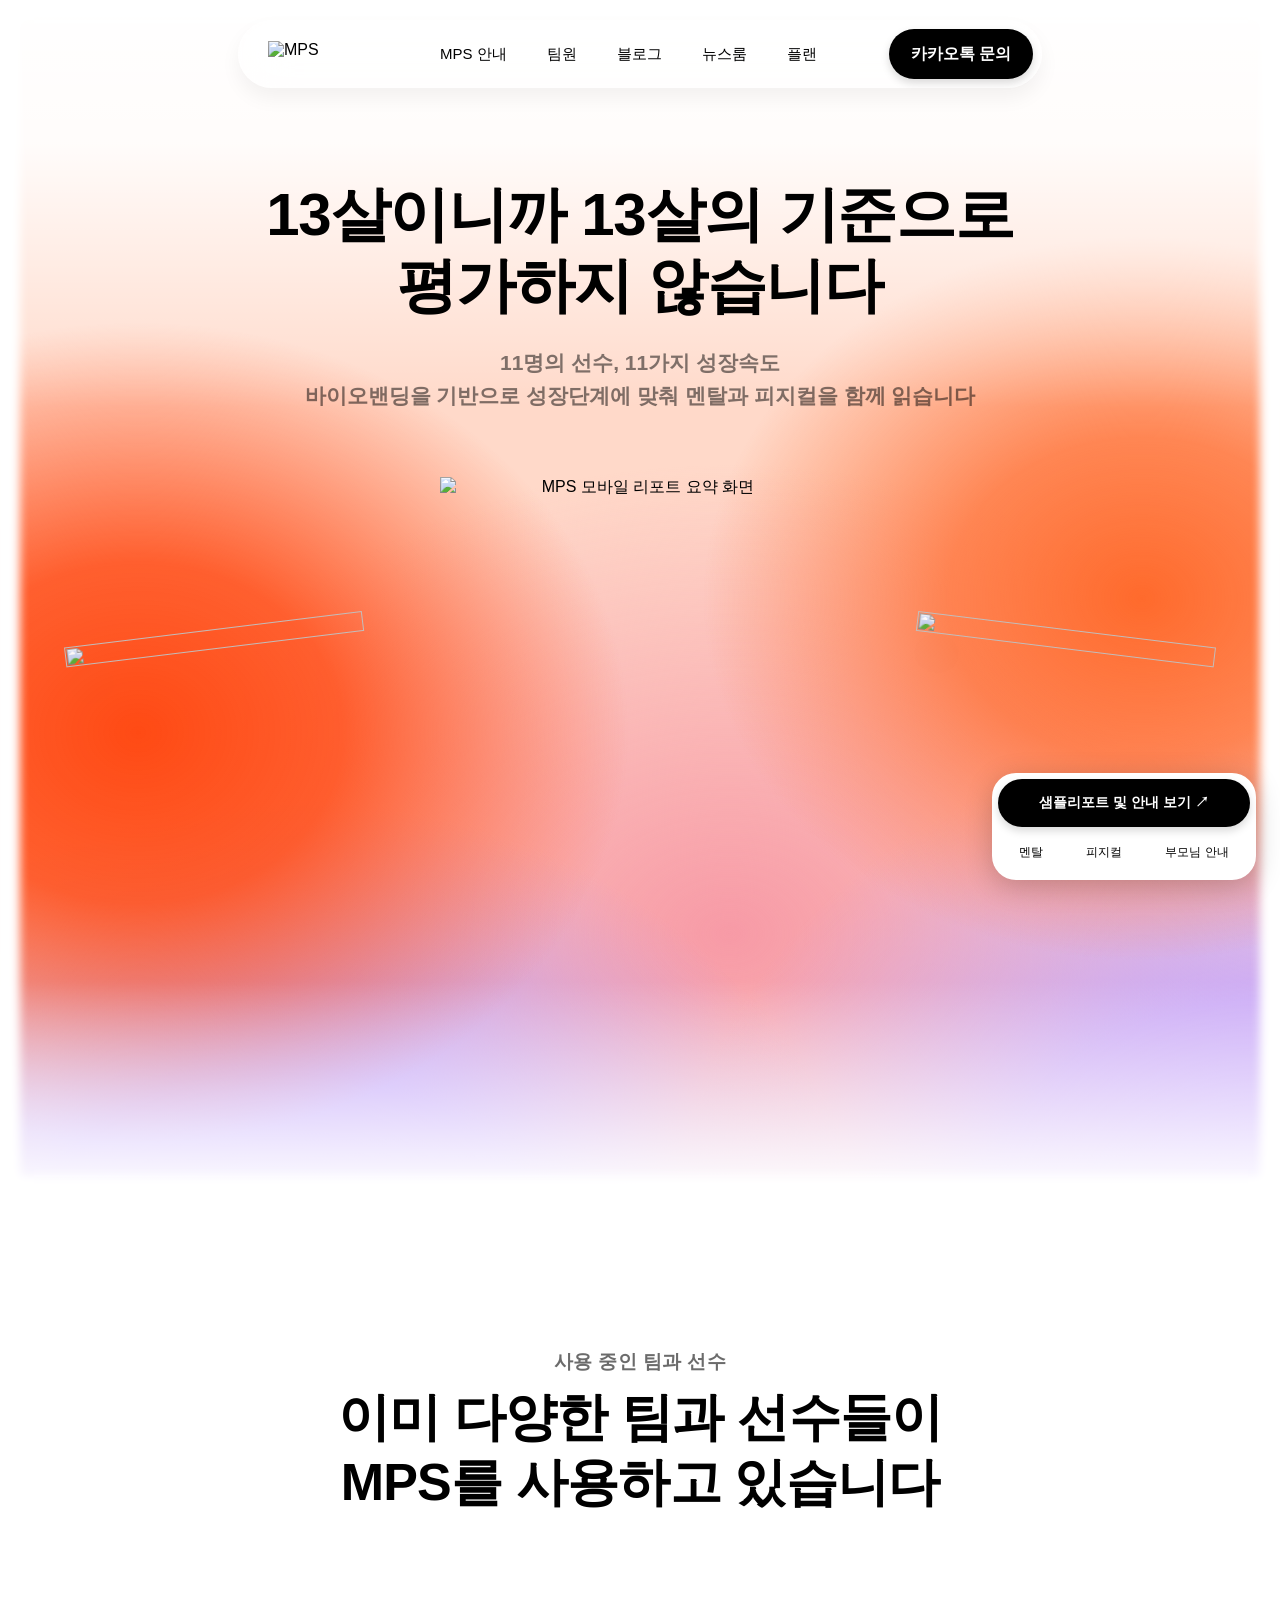
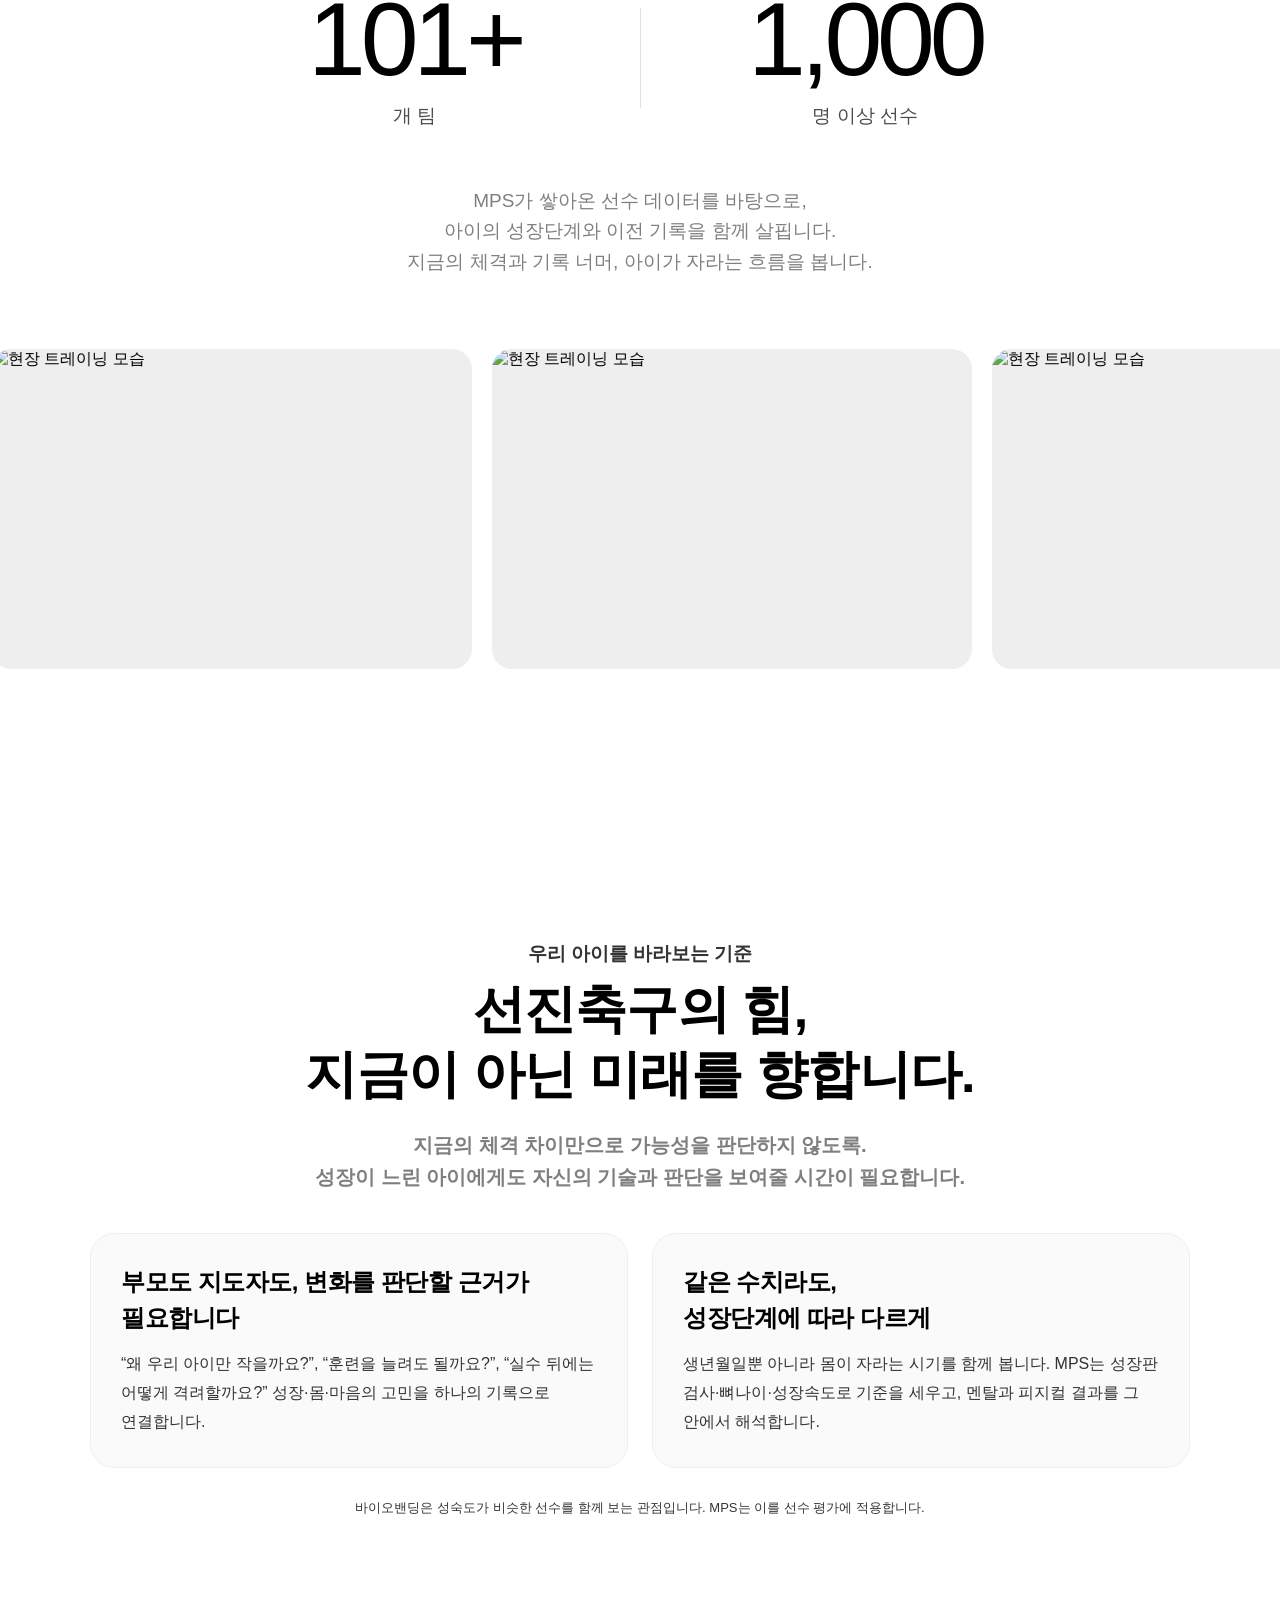
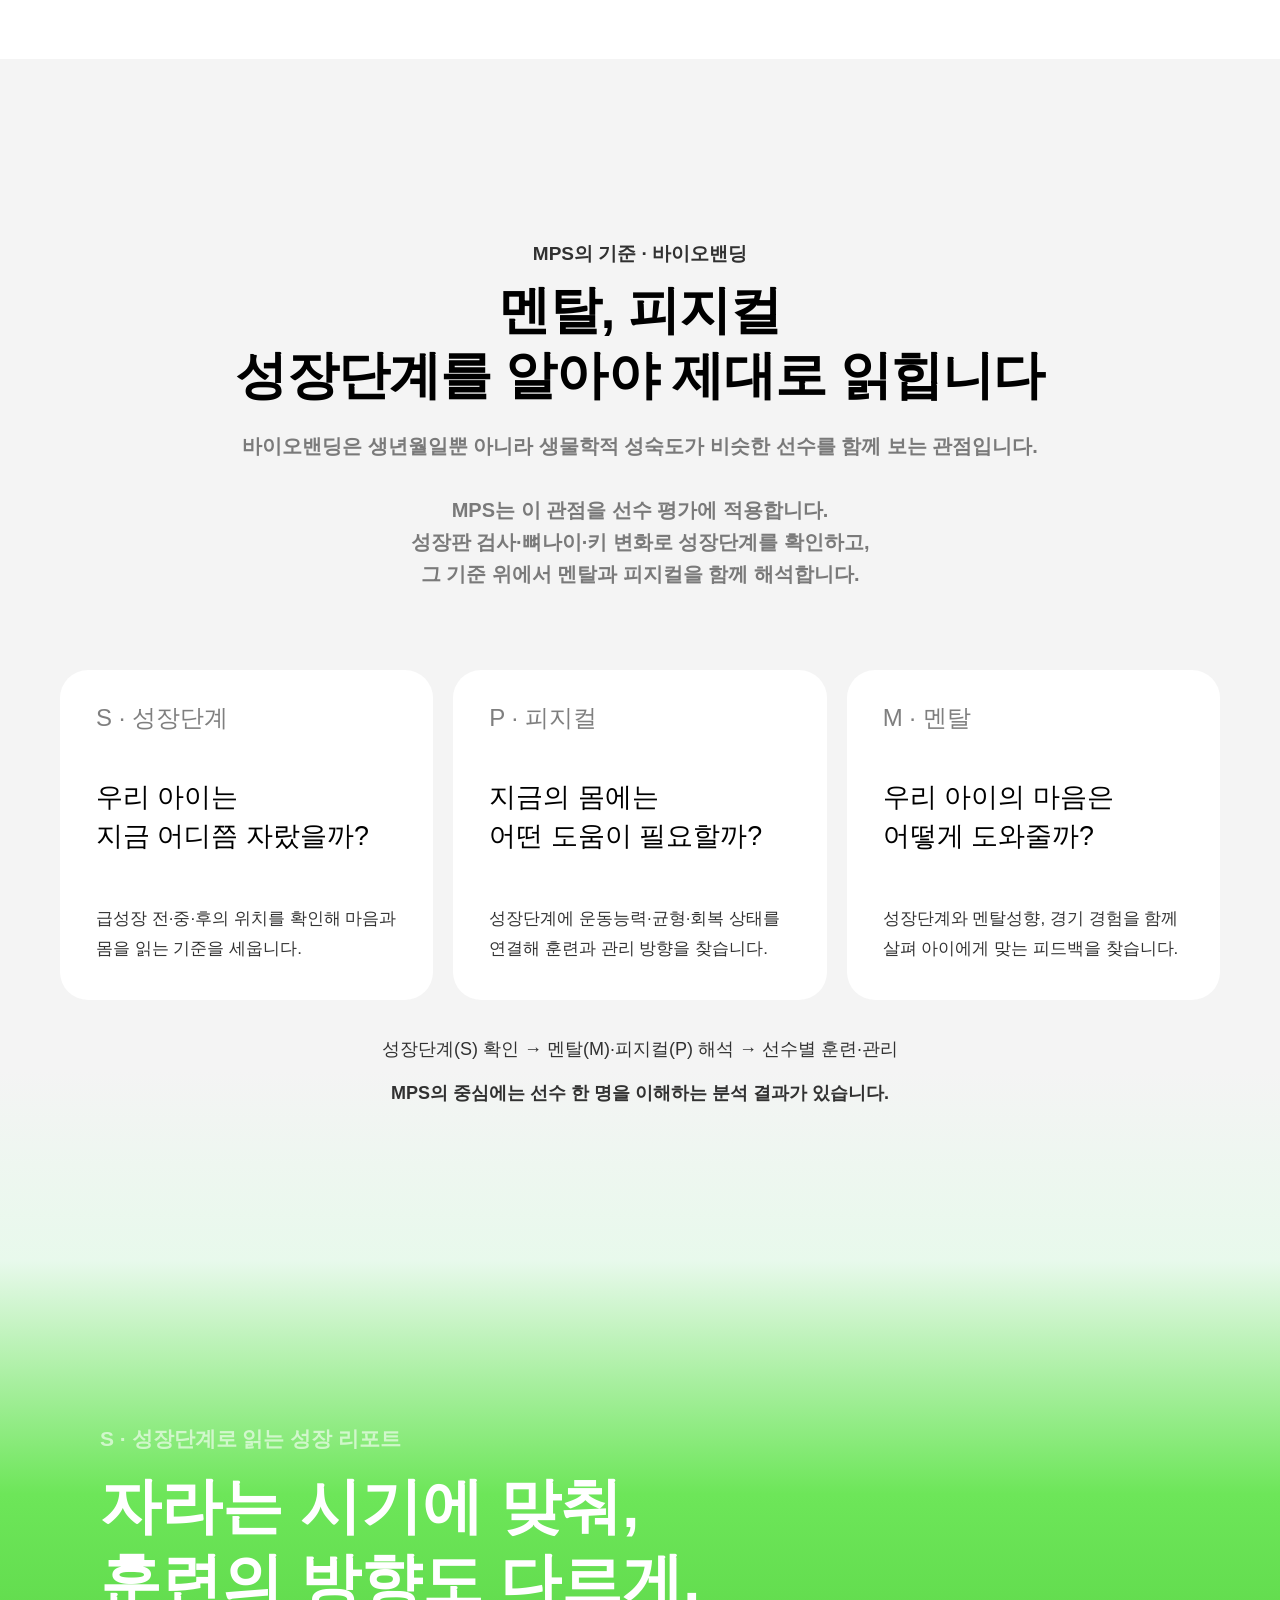
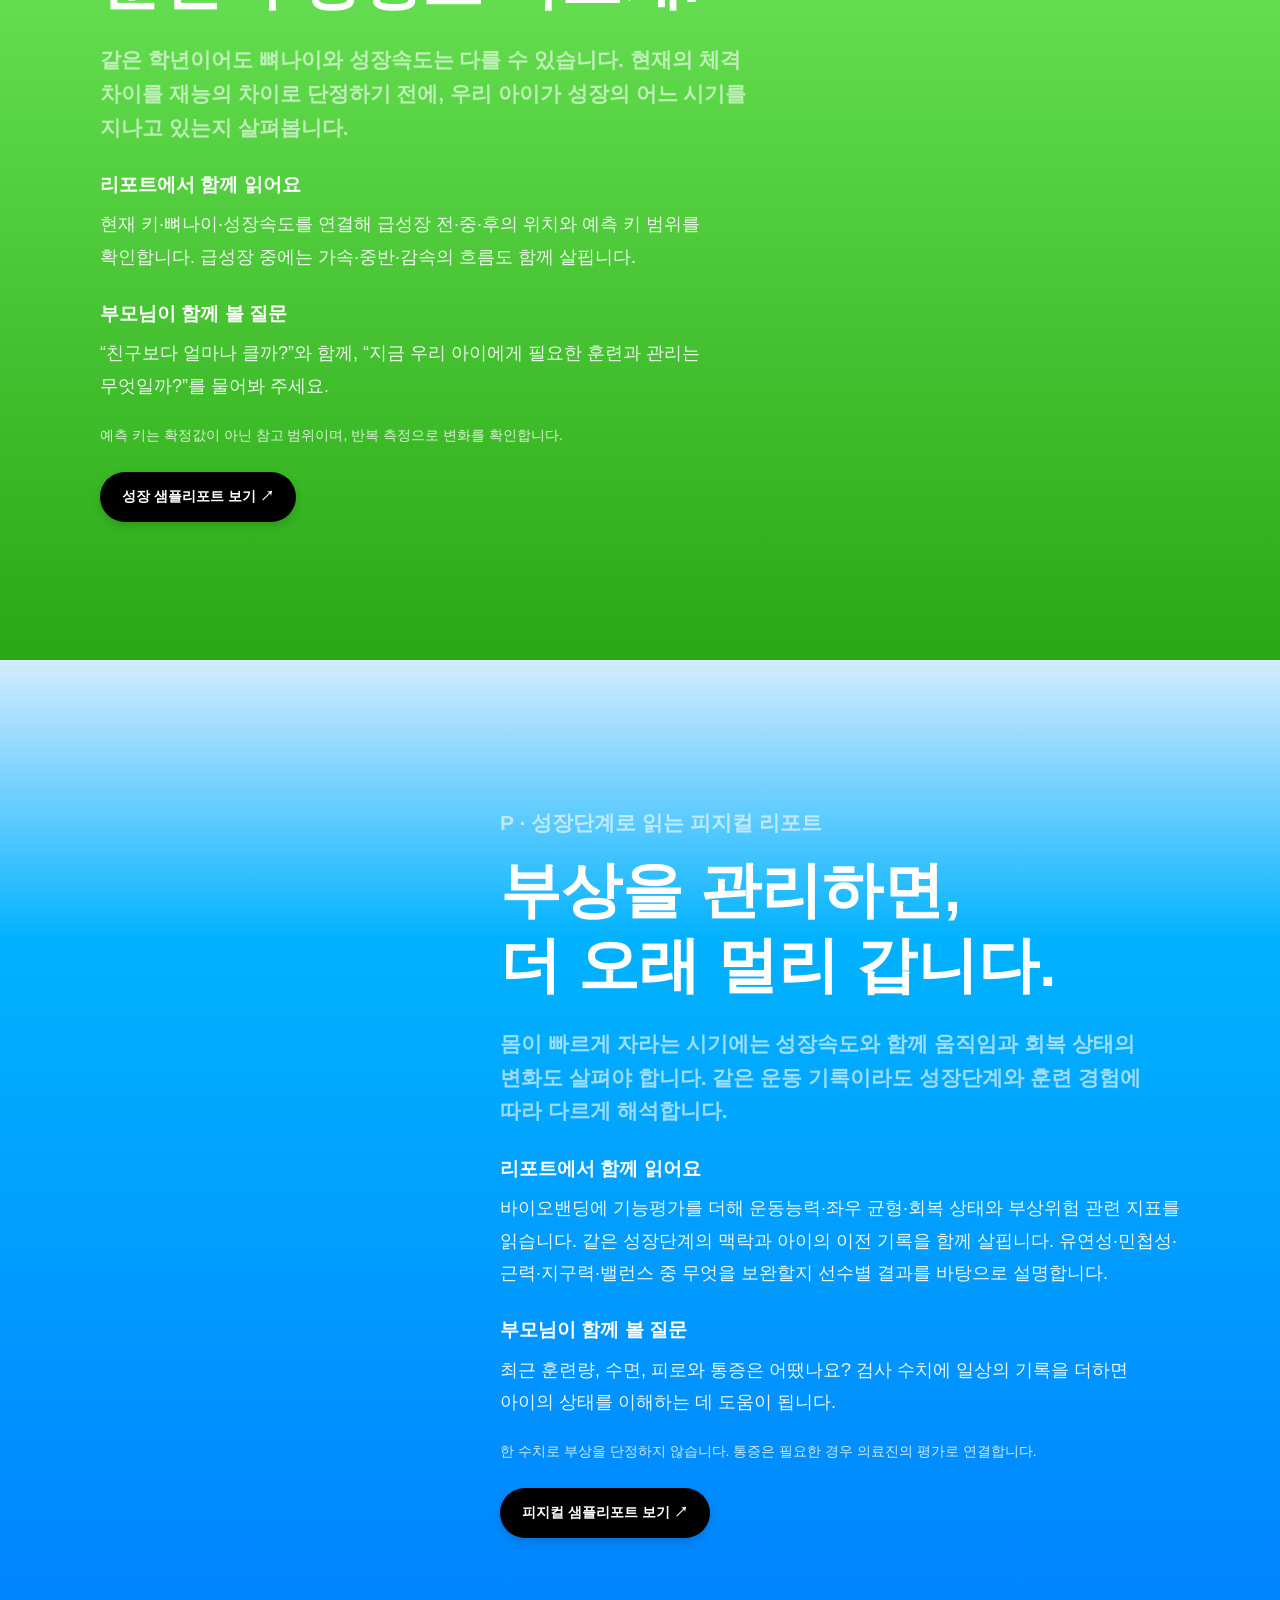
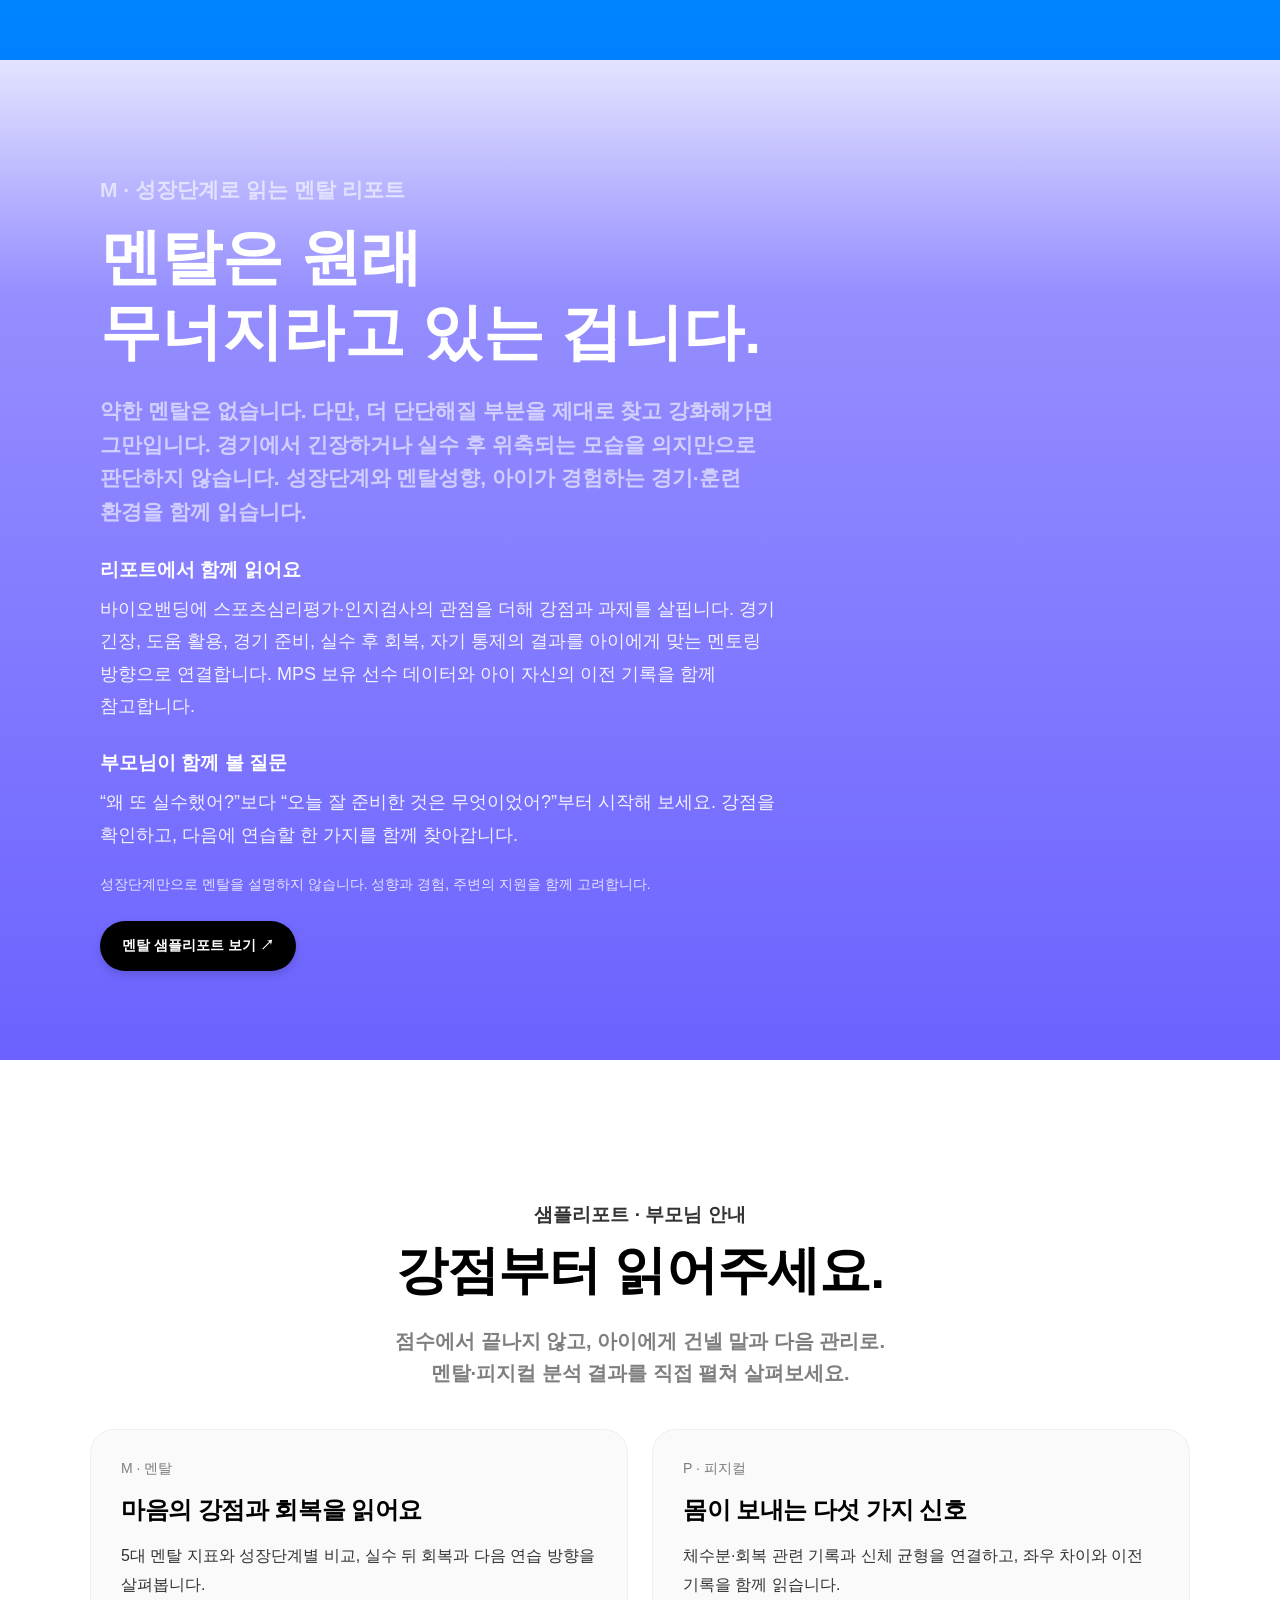
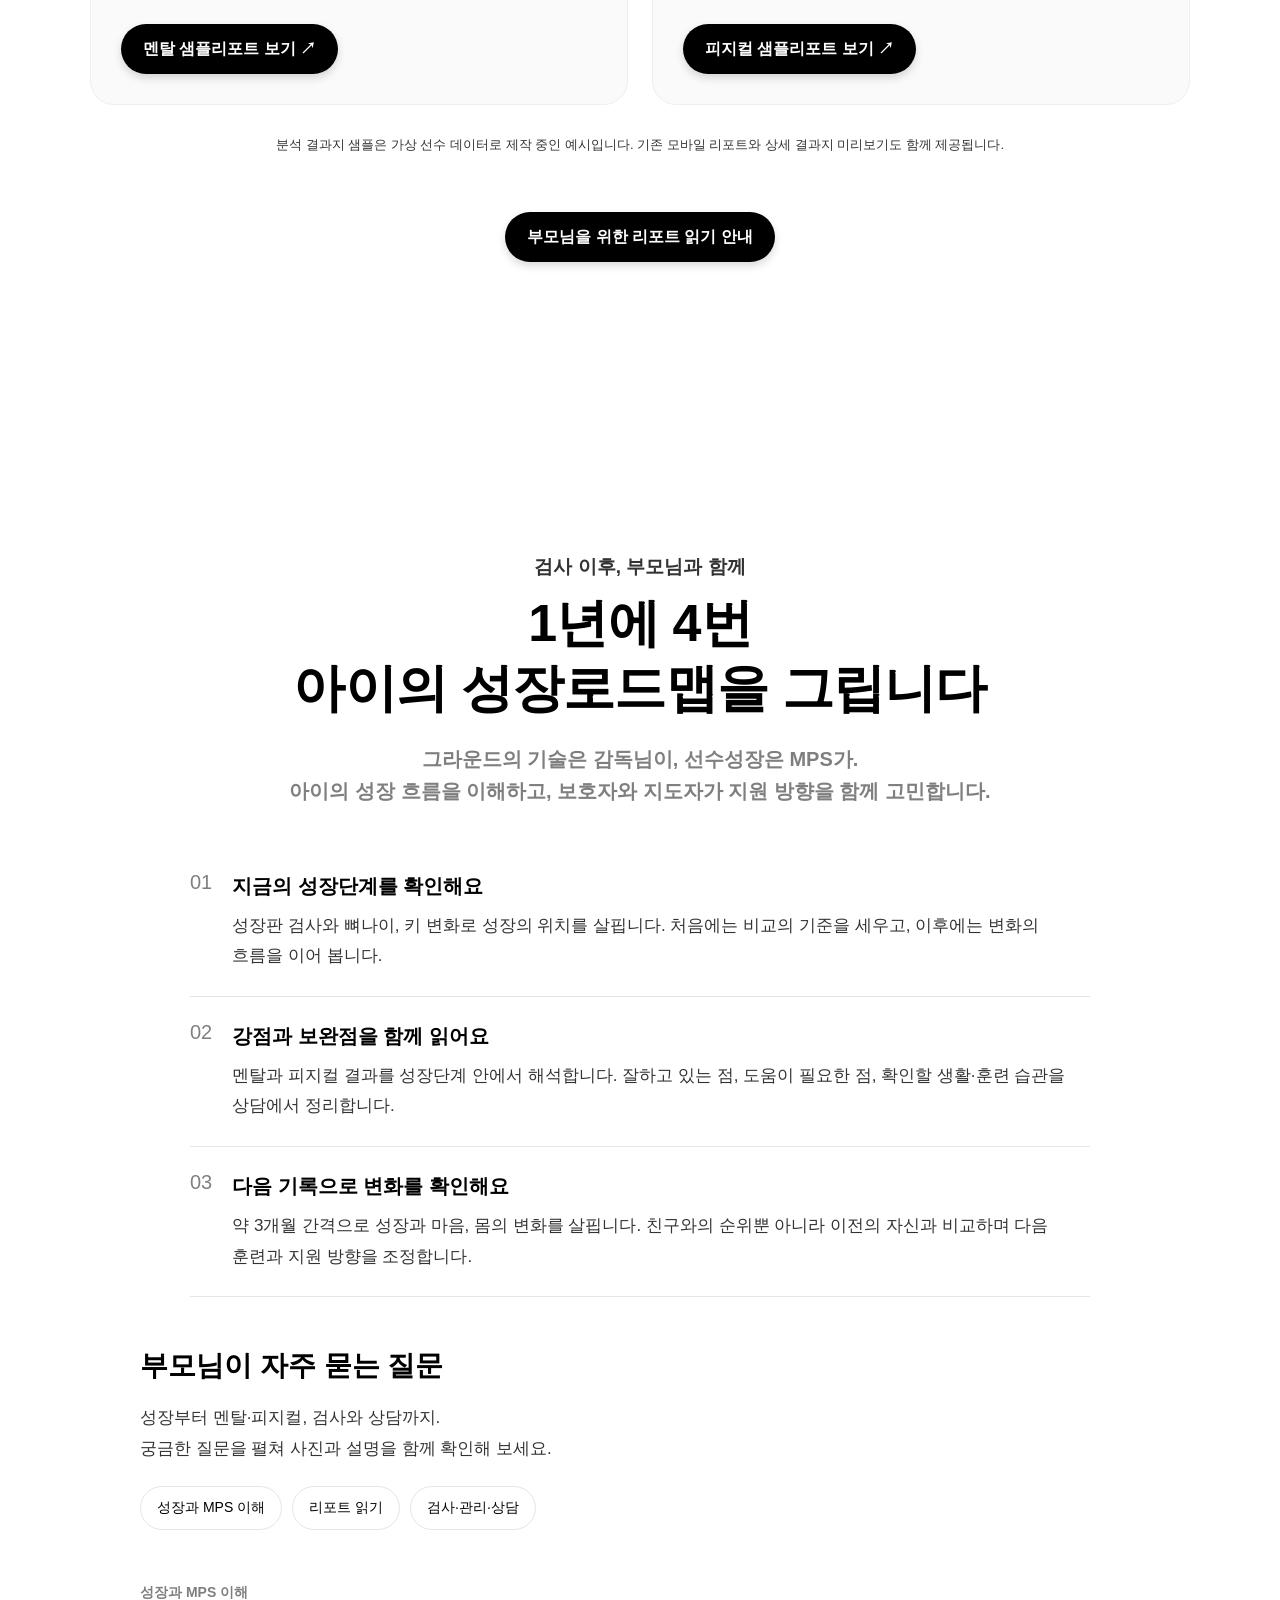
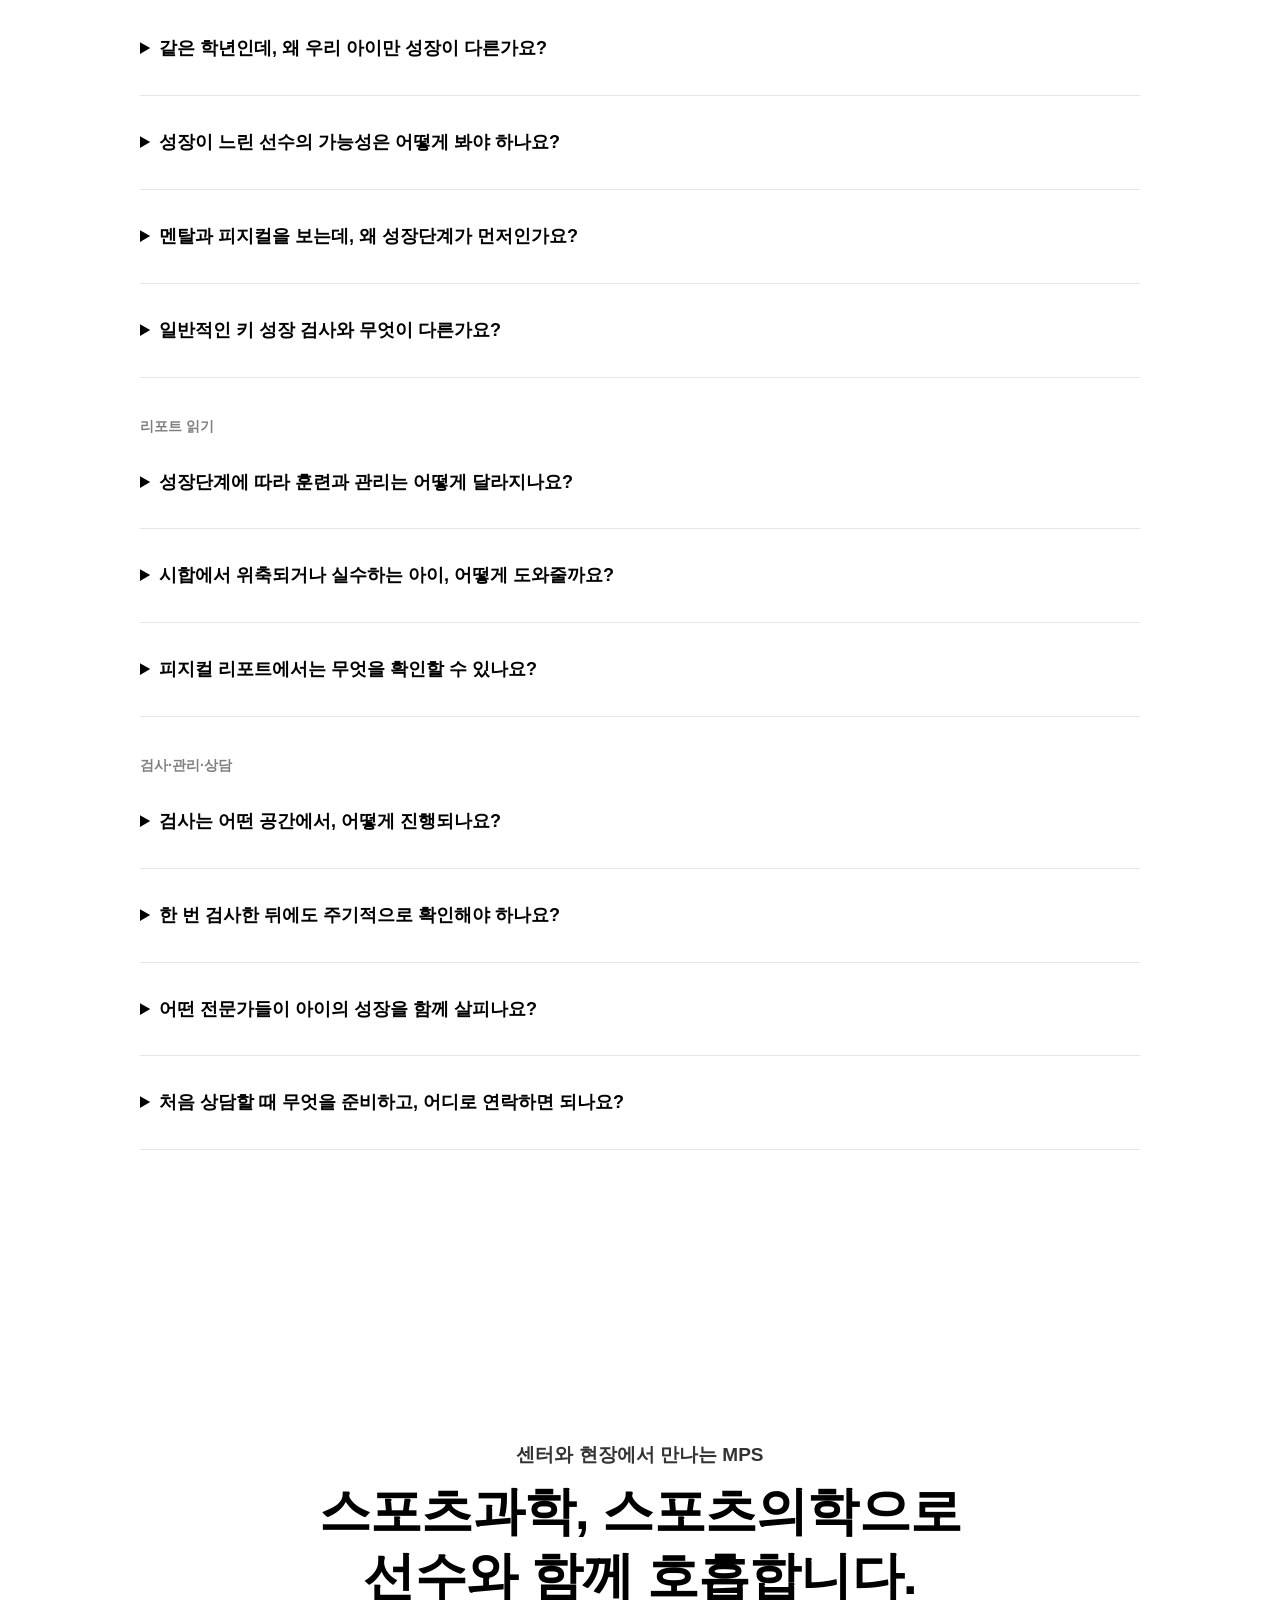
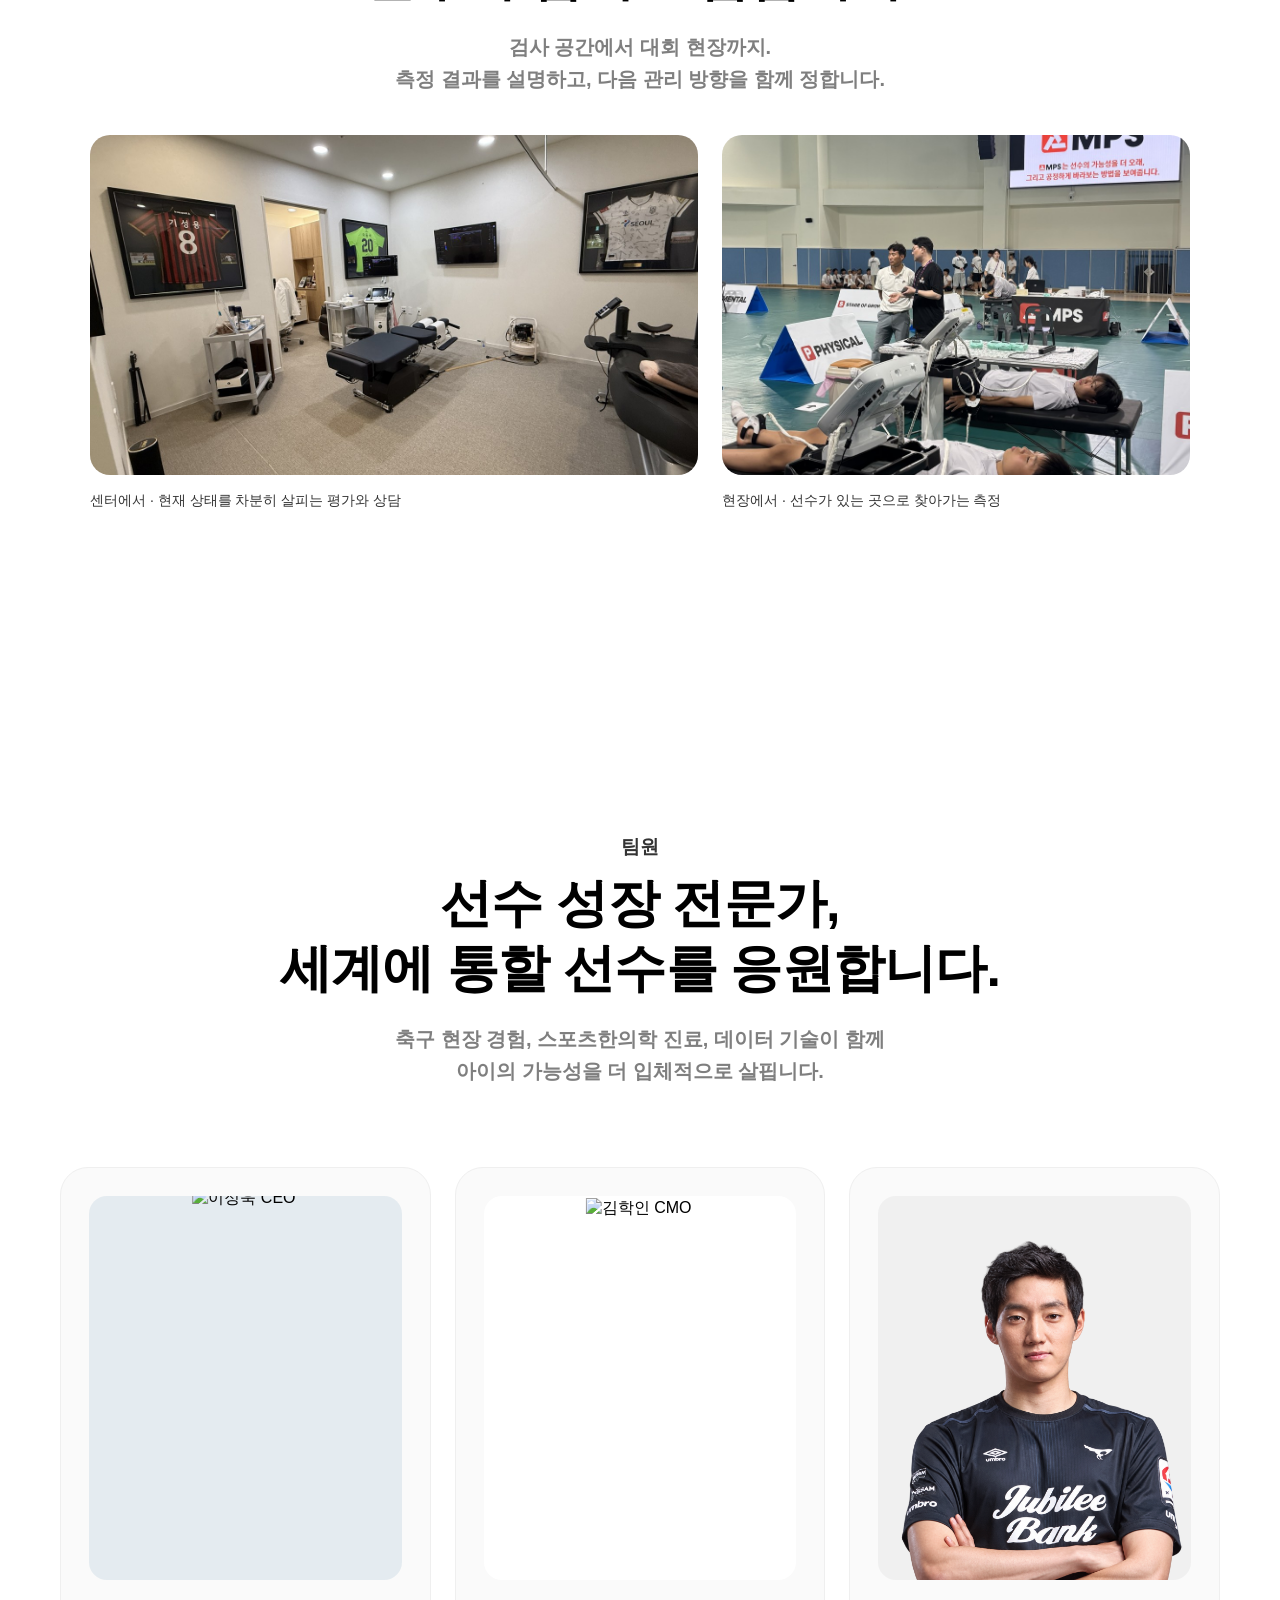
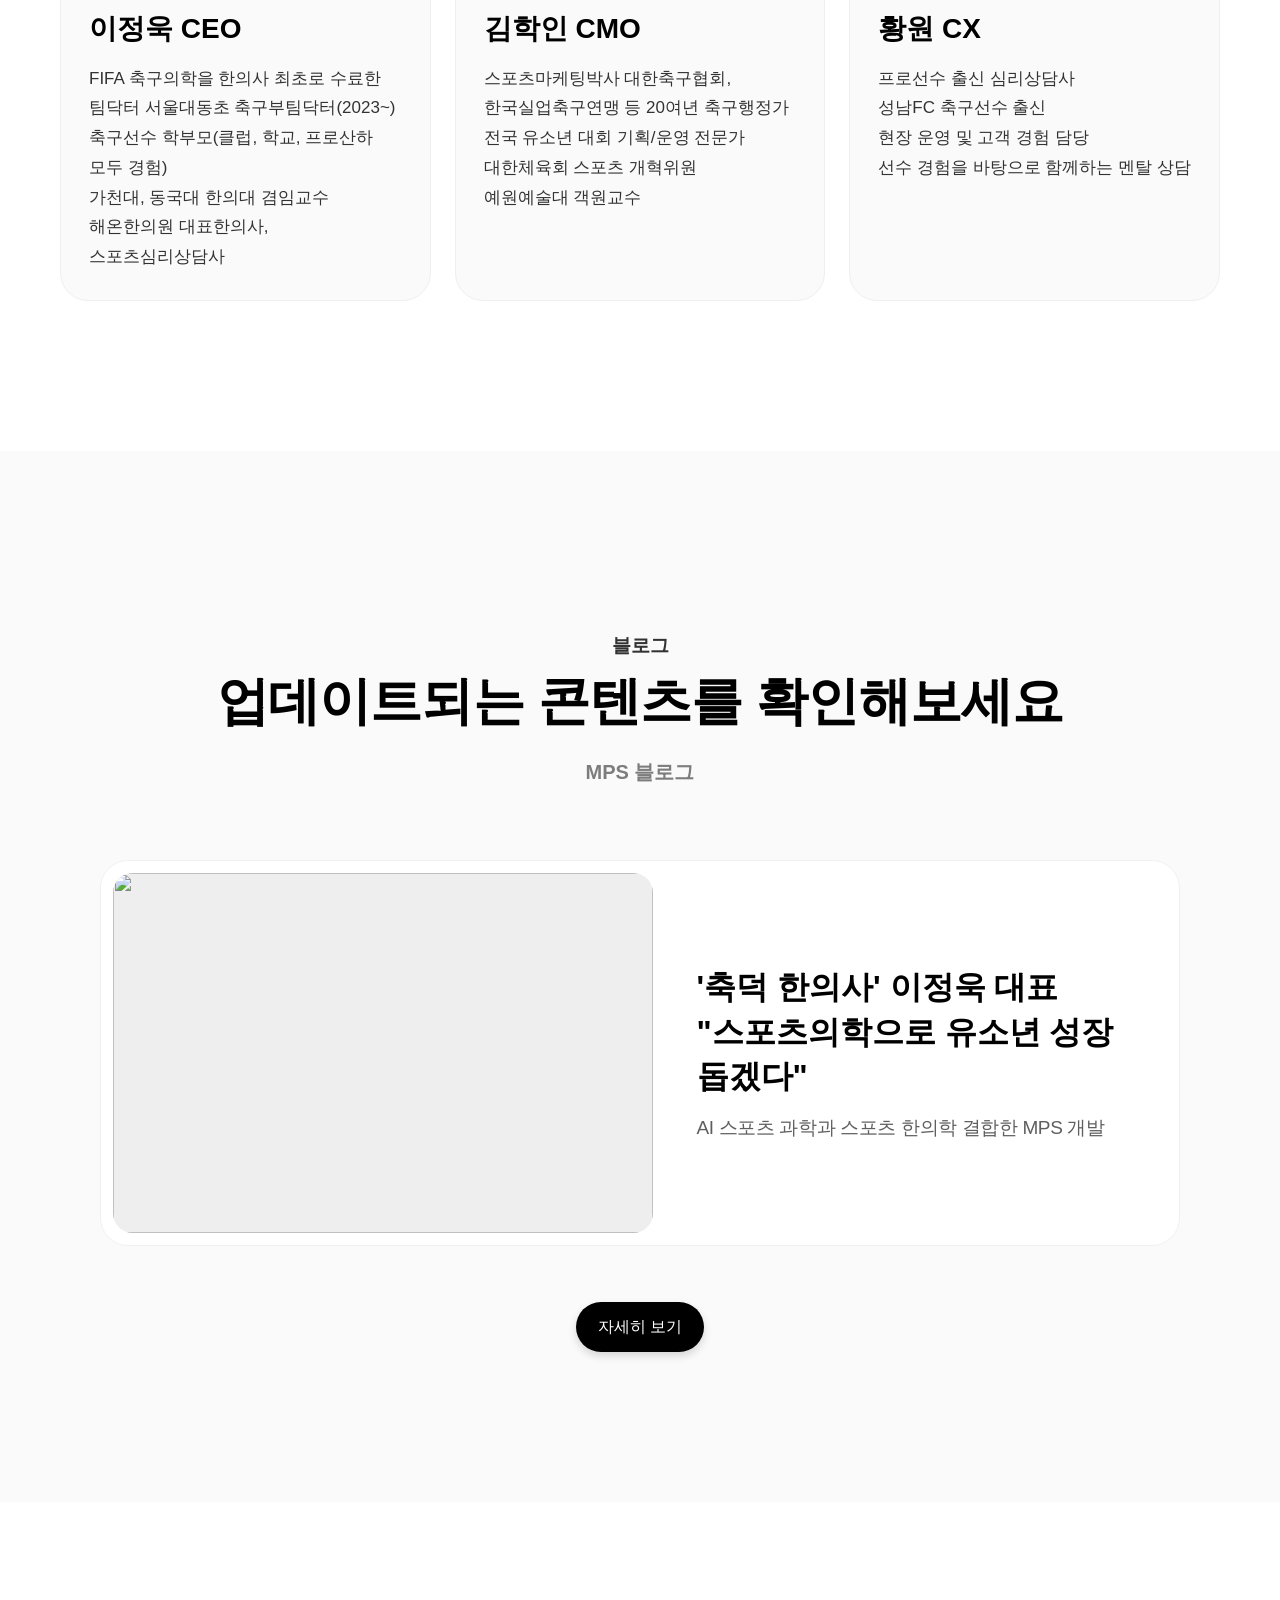
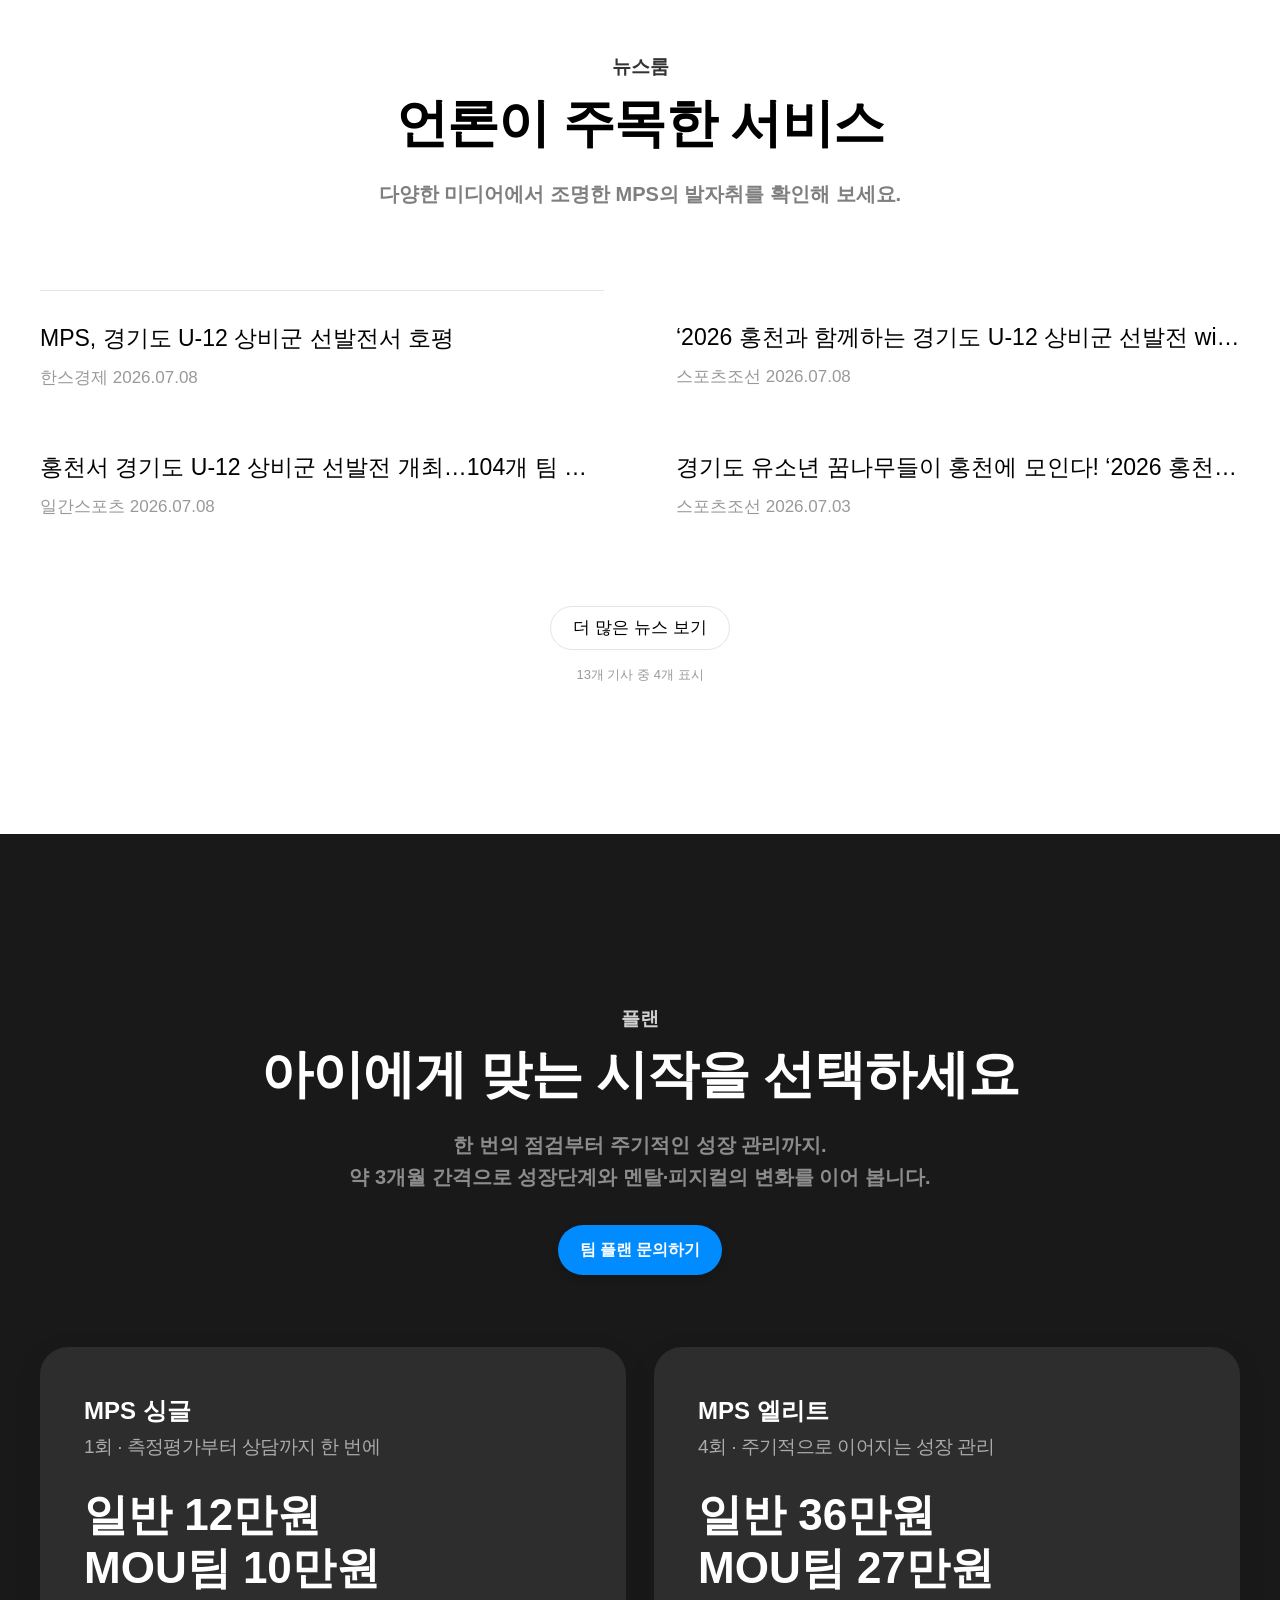
==== commit 79bc89b2: "Fix mobile floating navigation and soften report sample blur" ====
--- a/index.html
+++ b/index.html
@@ -70,6 +70,7 @@
 .nav-in{pointer-events:auto;width:100%;display:flex;align-items:center;justify-content:space-between;padding:0 16px;gap:4px}
 .nav-logo img{width:91px;height:24px}
 .nav-links{display:none}
+.nav-toggle{display:none}
 .nav-cta{height:44px;padding:0 18px;font-size:15px}
 
 /* ---------- HERO ---------- */
@@ -428,6 +429,15 @@
  .service-summary{font-size:18px}.parents-guide{padding:150px 40px}
 }
 @media(max-width:809px){
+ .nav-in{position:relative;width:calc(100% - 24px);max-width:480px;padding:6px 6px 6px 16px;gap:8px;background:rgba(255,255,255,.97);border:1px solid rgba(0,0,0,.06);border-radius:100px;box-shadow:0 6px 24px rgba(0,0,0,.12)}
+ .nav-logo{flex:none}.nav-logo img{width:77px;height:auto}
+ .nav-toggle{display:inline-flex;align-items:center;justify-content:center;min-width:44px;min-height:44px;margin-left:auto;padding:0 8px;border:0;border-radius:24px;background:transparent;font:600 14px var(--font);color:#000;cursor:pointer}
+ .nav-toggle[aria-expanded=true]{background:#f2f2f2}
+ .nav-cta{flex:none;padding:0 14px;font-size:13px}
+ .nav.mobile-nav-open .nav-links{display:flex;position:absolute;top:calc(100% + 8px);left:0;right:0;flex-direction:column;gap:2px;padding:12px;background:#fff;border:1px solid #eee;border-radius:24px;box-shadow:0 8px 24px #0002}
+ .nav-links a{display:block;padding:12px 16px;min-height:44px;font-size:15px;border-radius:14px}
+ .nav-links a:hover{background:#f6f6f6}
+ html{scroll-padding-top:calc(96px + env(safe-area-inset-top,0px))}
  .report-txt{order:2}.report-img{order:1}
  .plans{padding-inline:0}.plan{min-width:0}
 }
@@ -436,9 +446,10 @@
  .hero .sub{font-size:14px}.stat b{font-size:48px}
 }
 </style>
-<link rel="stylesheet" href="assets/css/hi-samples.css">
+<link rel="stylesheet" href="assets/css/hi-samples.css?v=20261009-2">
 <script src="assets/js/hi-samples.js" defer></script>
 <script src="assets/js/news.js" defer></script>
+<script src="assets/js/mobile-nav.js" defer></script>
 <link rel="stylesheet" href="assets/css/welcome-motion.css">
 <script src="assets/js/welcome-motion.js" defer></script>
 </head>
@@ -448,7 +459,8 @@
 <header class="nav">
   <div class="nav-in">
     <a class="nav-logo" href="#top" aria-label="MPS 홈"><img src="https://framerusercontent.com/images/gN0Lgx2BbWDYOijI65lmzn9II.svg" alt="MPS" width="91" height="24"></a>
-    <nav class="nav-links" aria-label="주요 메뉴">
+    <button class="nav-toggle" type="button" aria-controls="main-nav-links" aria-expanded="false">메뉴</button>
+    <nav class="nav-links" id="main-nav-links" aria-label="주요 메뉴">
       <a href="#service">MPS 안내</a>
       <a href="#team">팀원</a>
       <a href="#blog">블로그</a>
--- a/assets/css/hi-samples.css
+++ b/assets/css/hi-samples.css
@@ -8,7 +8,7 @@
 
 /* 상단 1/2만 선명하게 제공하는 샘플 미리보기 */
 .hi-blurred-preview{position:relative;overflow:hidden;border-radius:8px;isolation:isolate}
-.hi-blurred-preview::after{content:"";position:absolute;z-index:1;inset:50% 0 0;background:rgba(255,255,255,.16);-webkit-backdrop-filter:blur(12px);backdrop-filter:blur(12px);pointer-events:none}
+.hi-blurred-preview::after{content:"";position:absolute;z-index:1;inset:50% 0 0;background:rgba(255,255,255,.16);-webkit-backdrop-filter:blur(6px);backdrop-filter:blur(6px);pointer-events:none}
 .hi-blurred-preview img{display:block;user-select:none;-webkit-user-drag:none}
 
 /* 피지컬 종합결과·관절초음파평가 상세 이미지는 상단 1/3만 공개 */
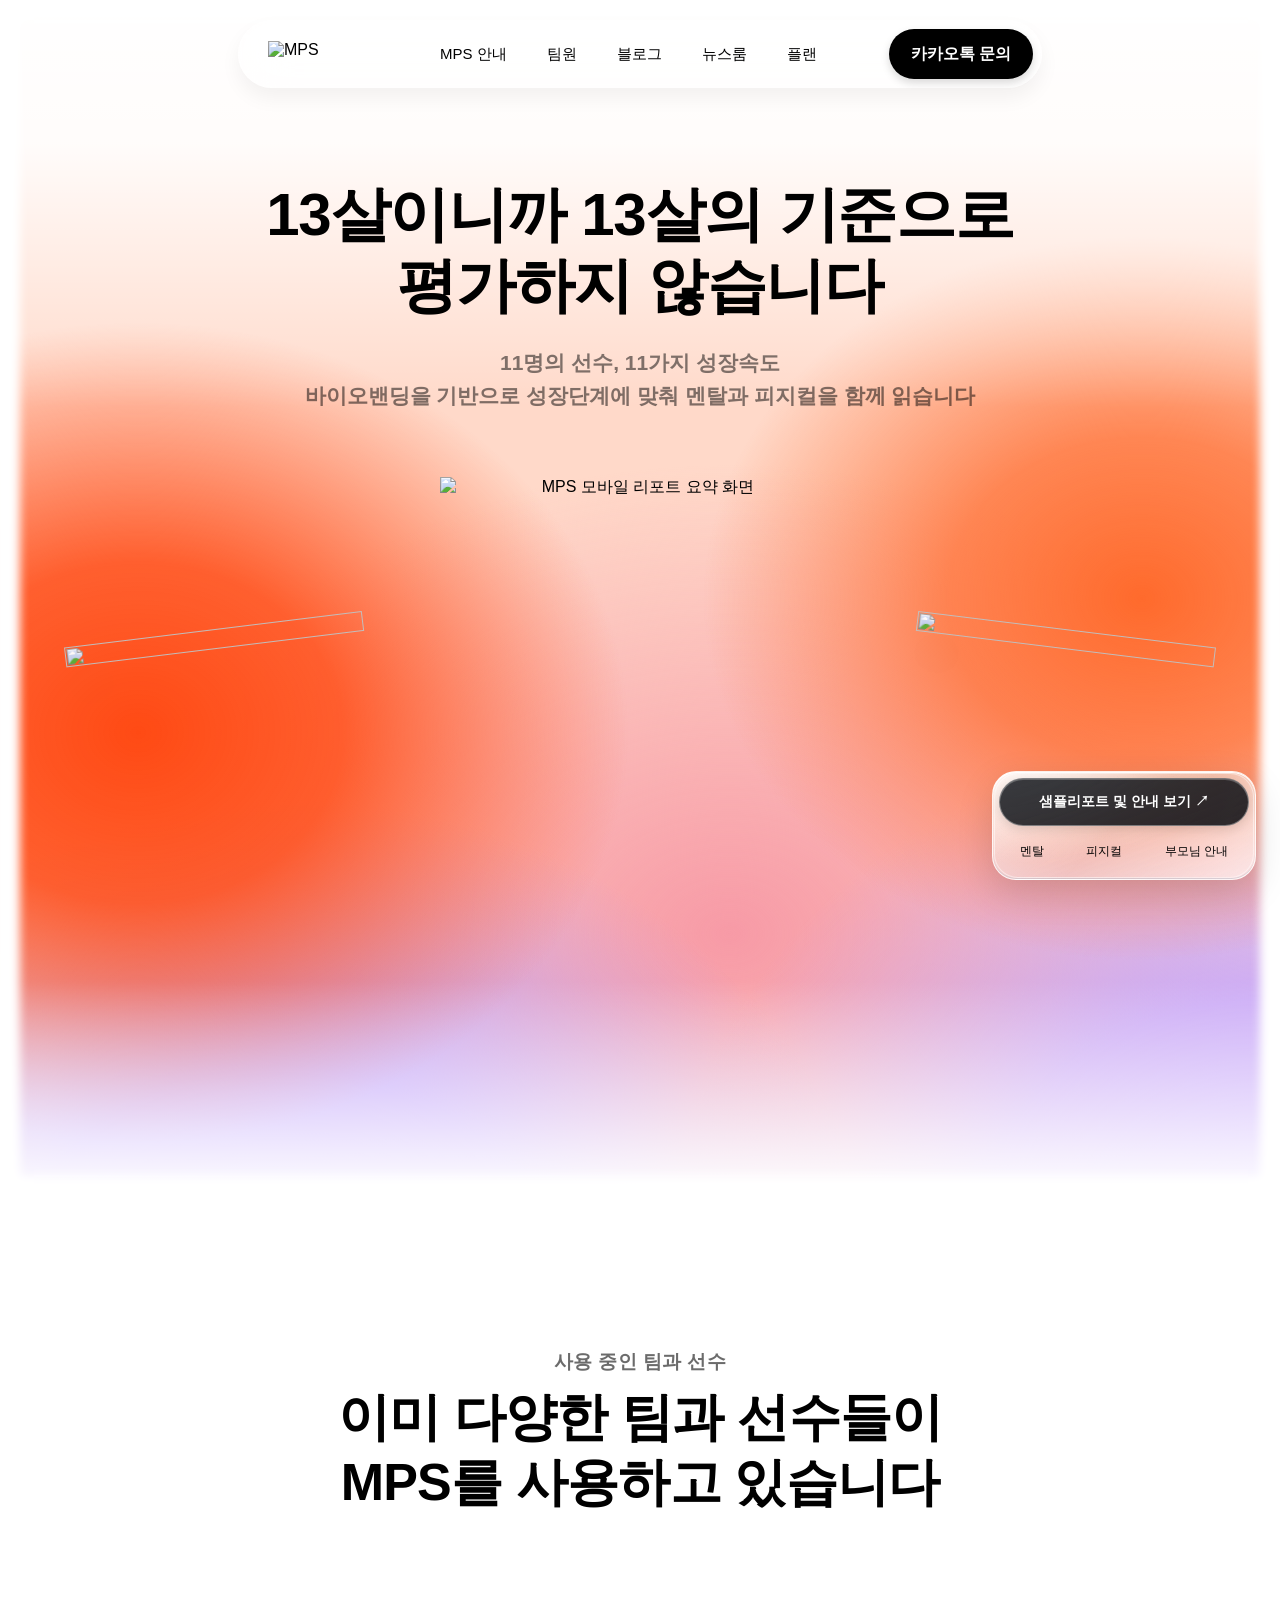
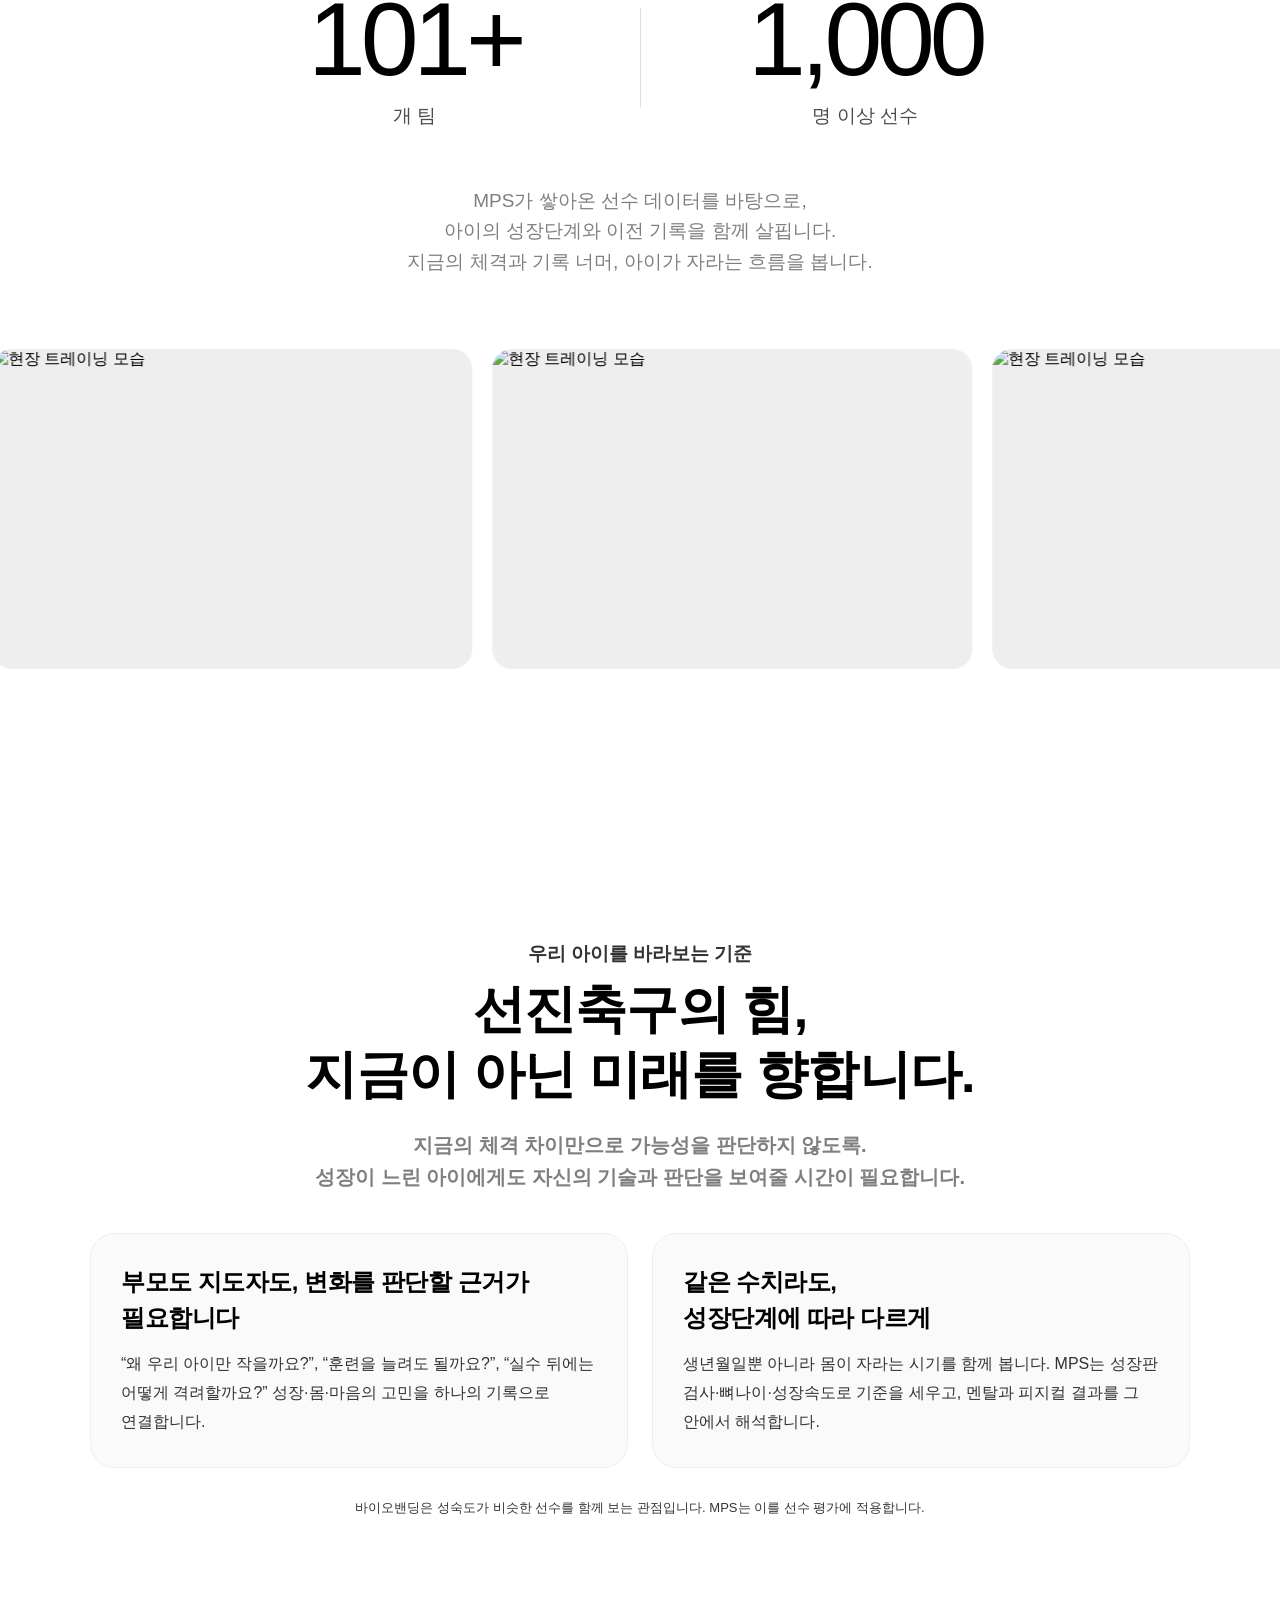
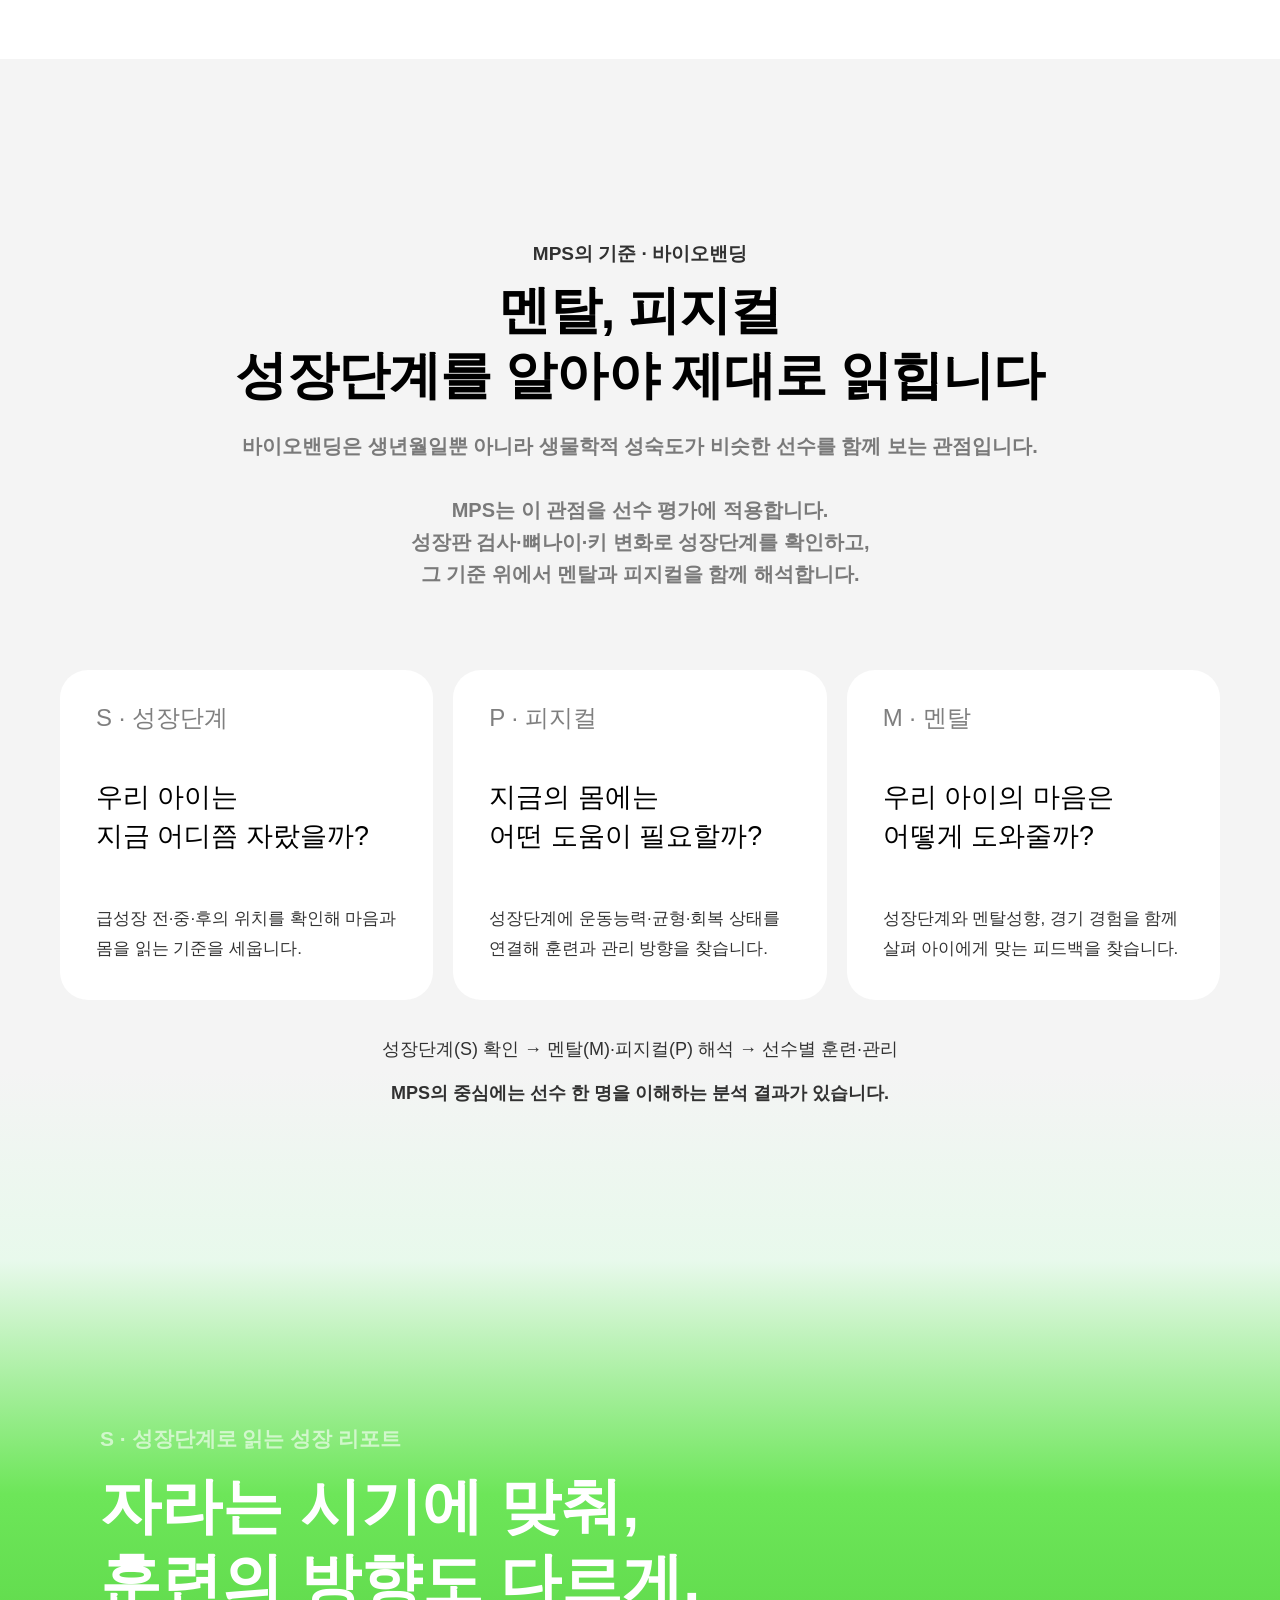
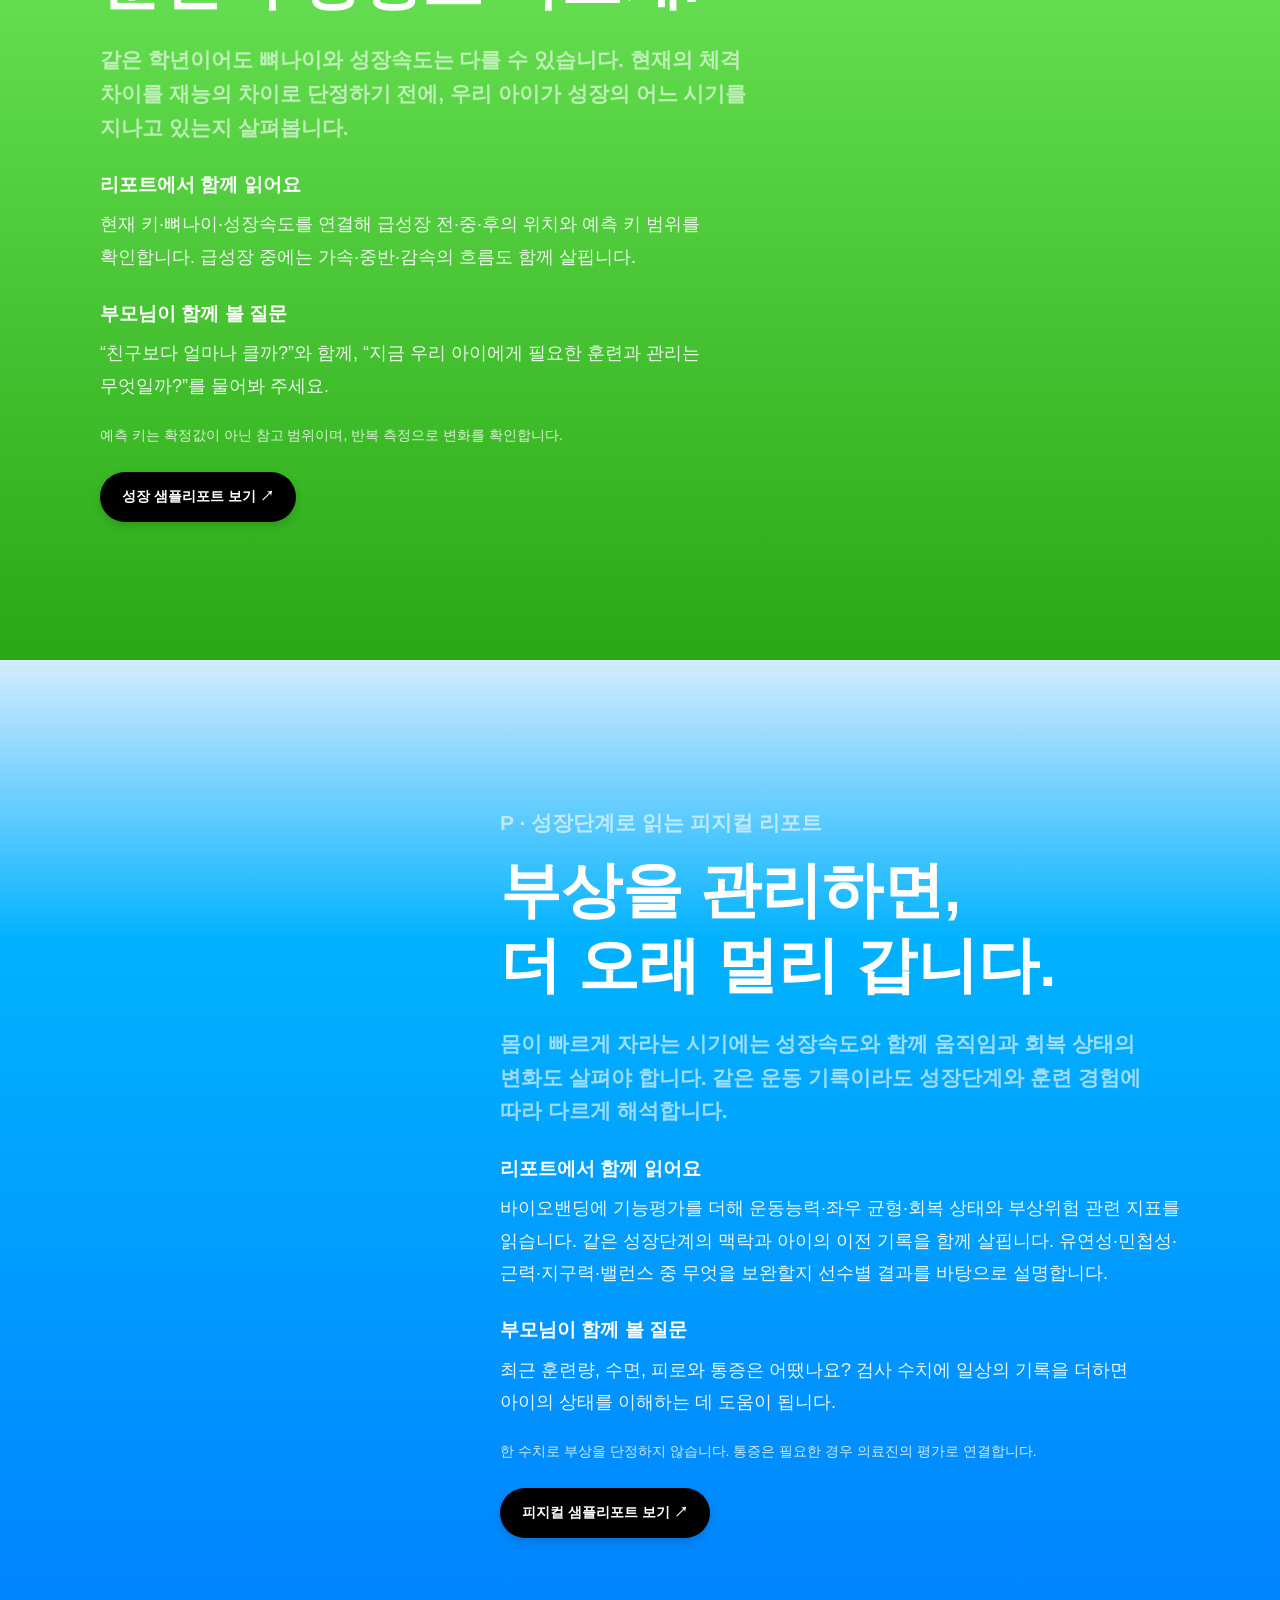
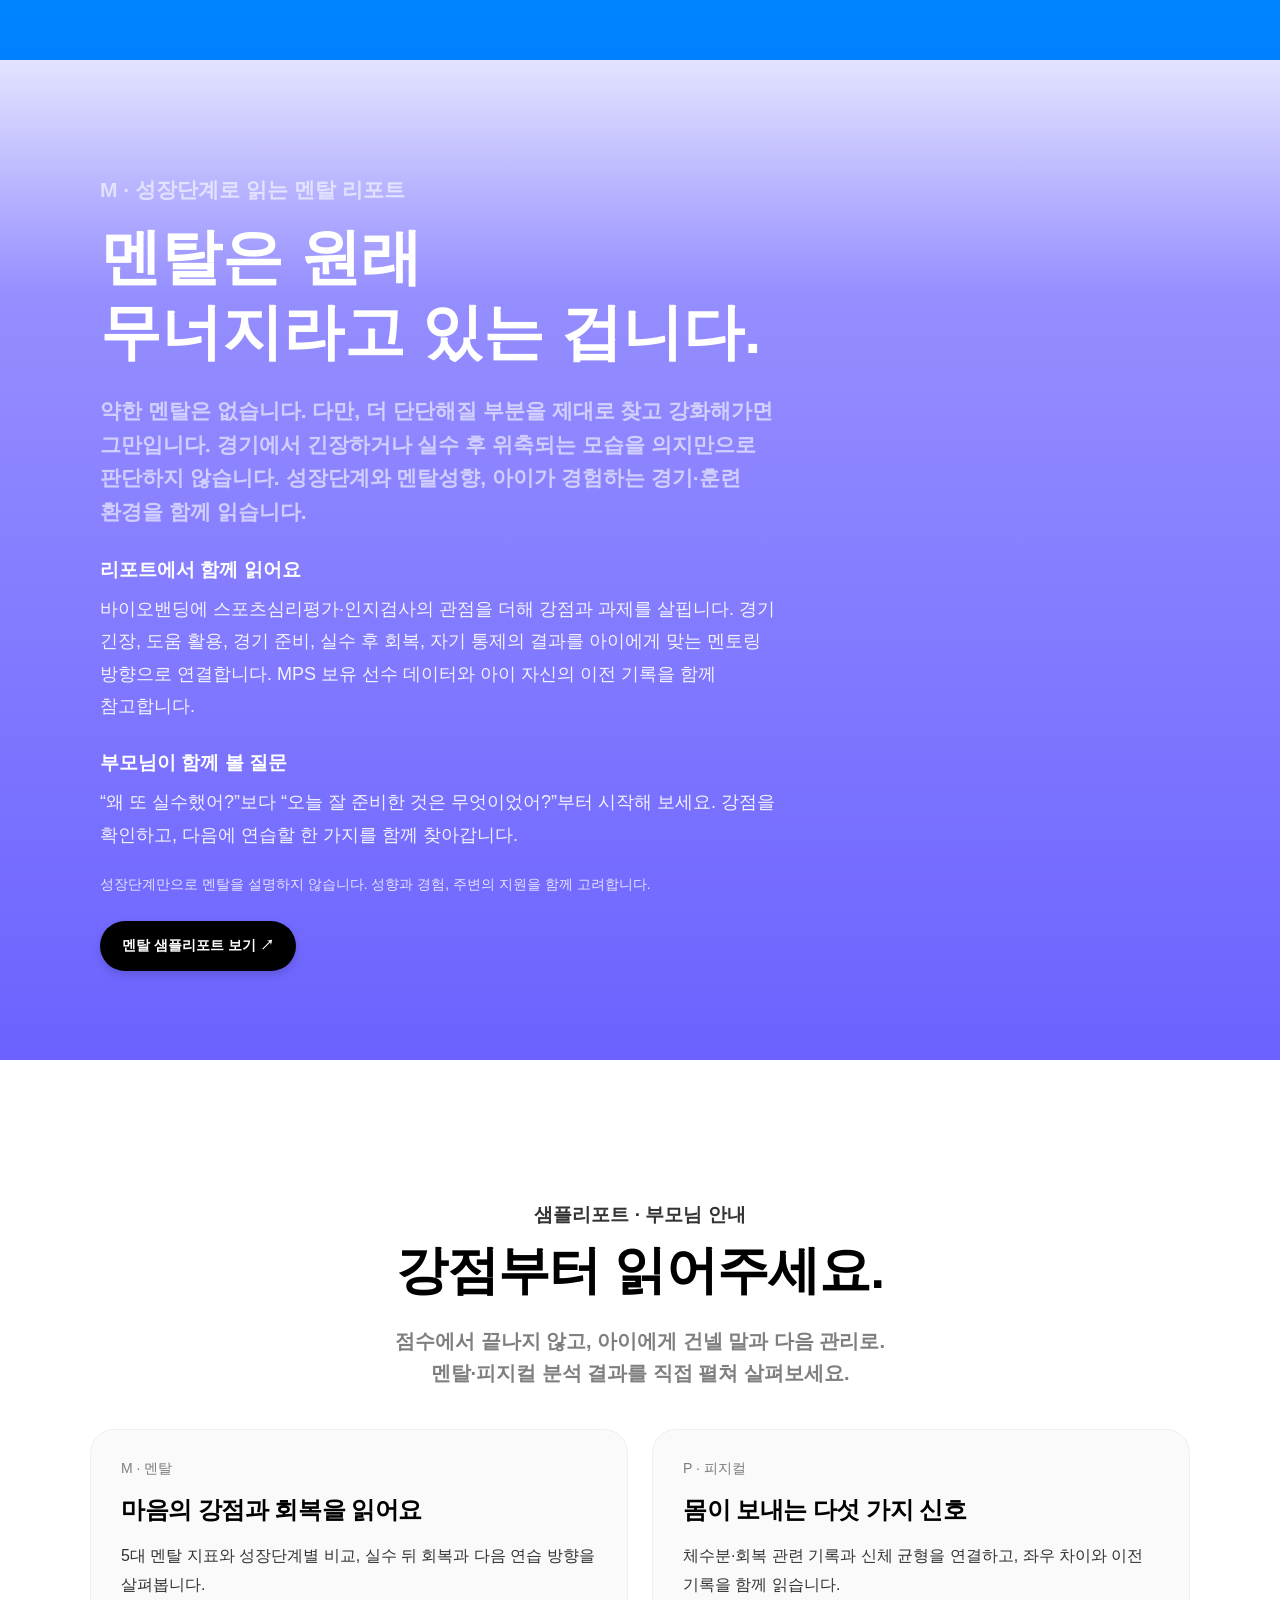
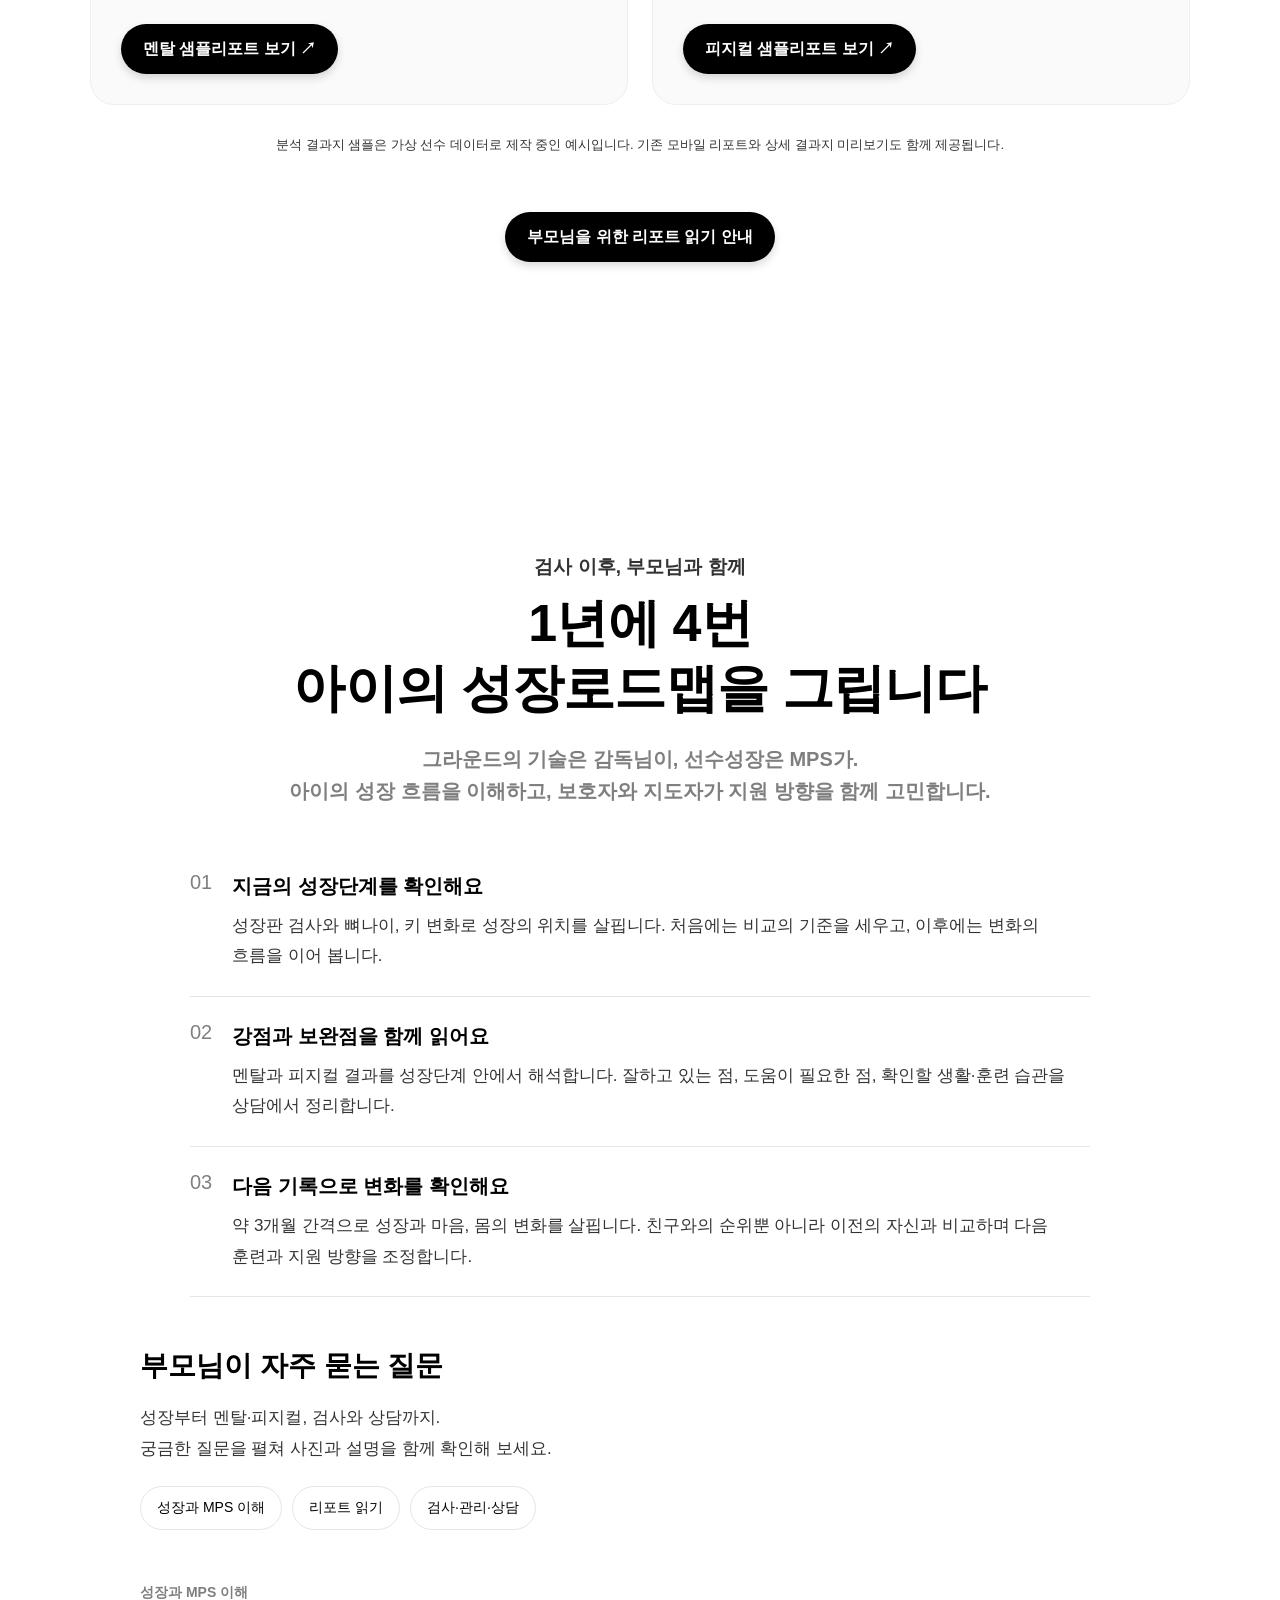
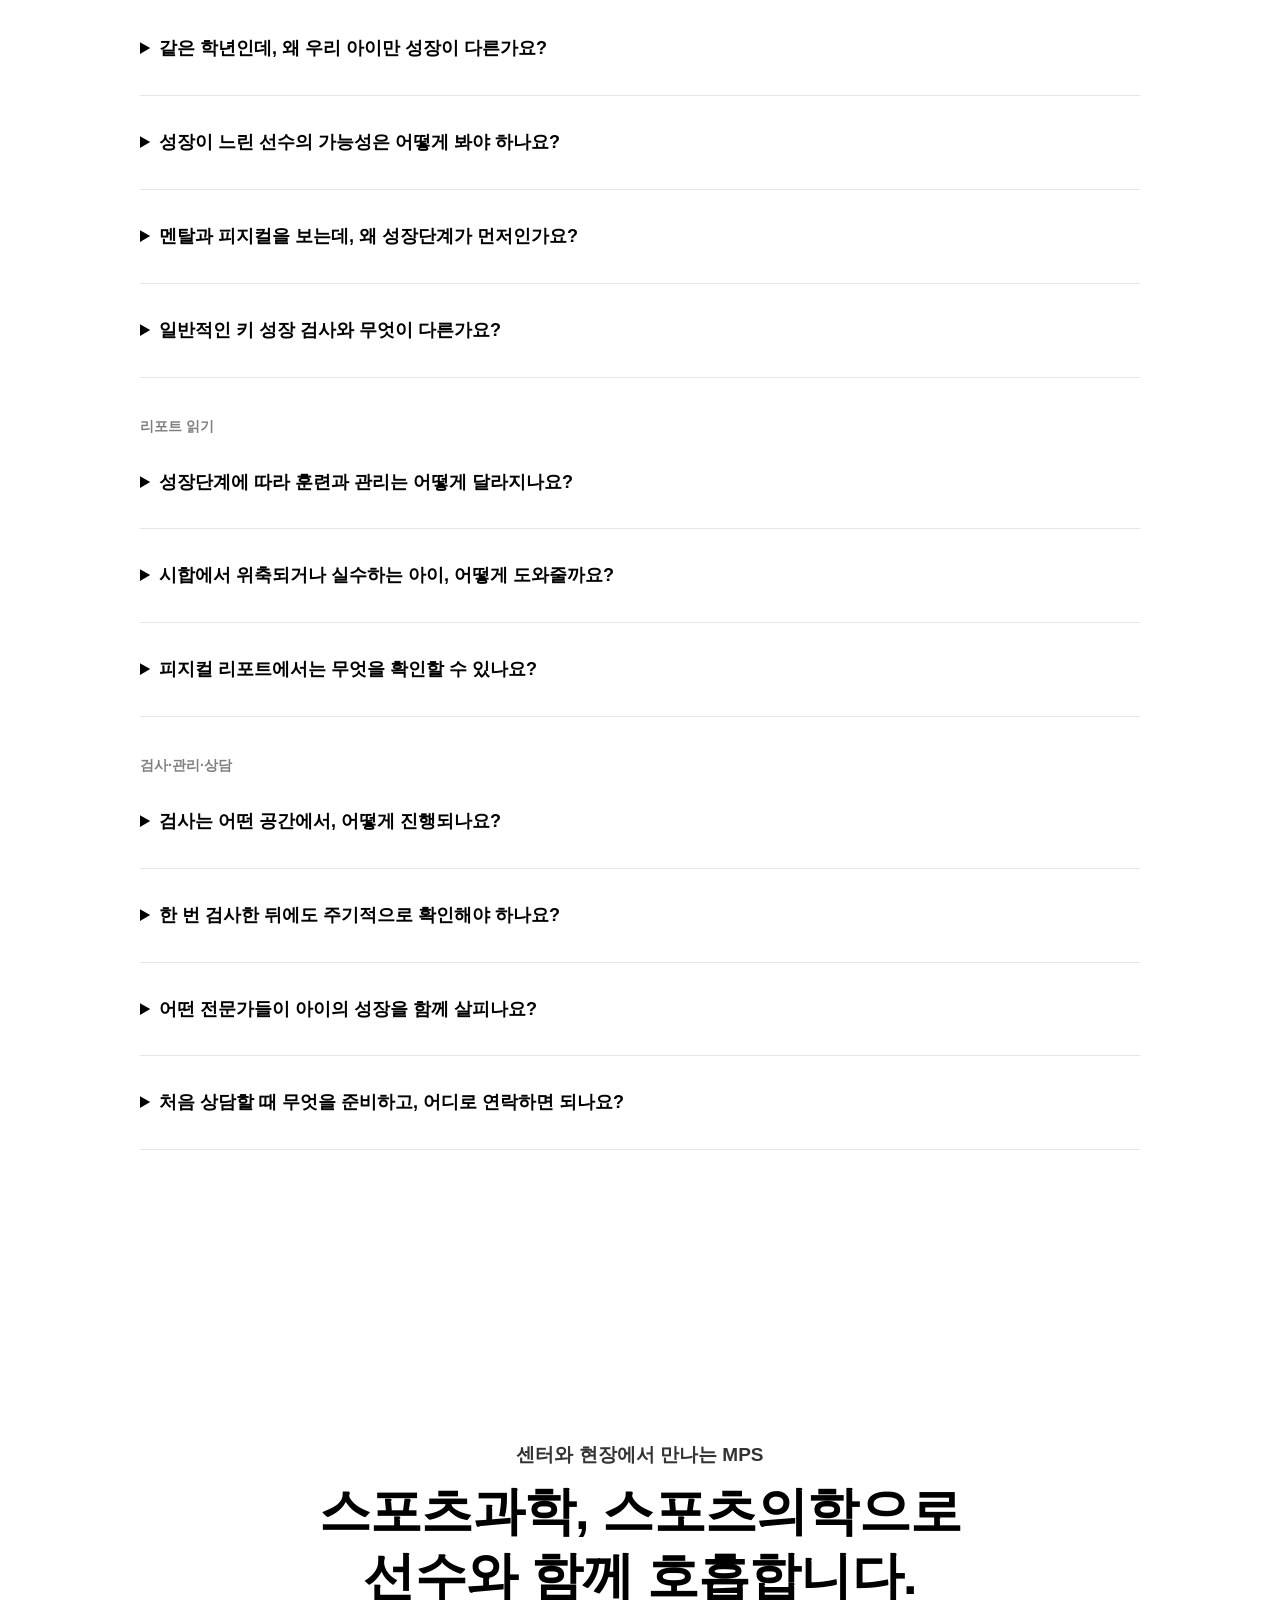
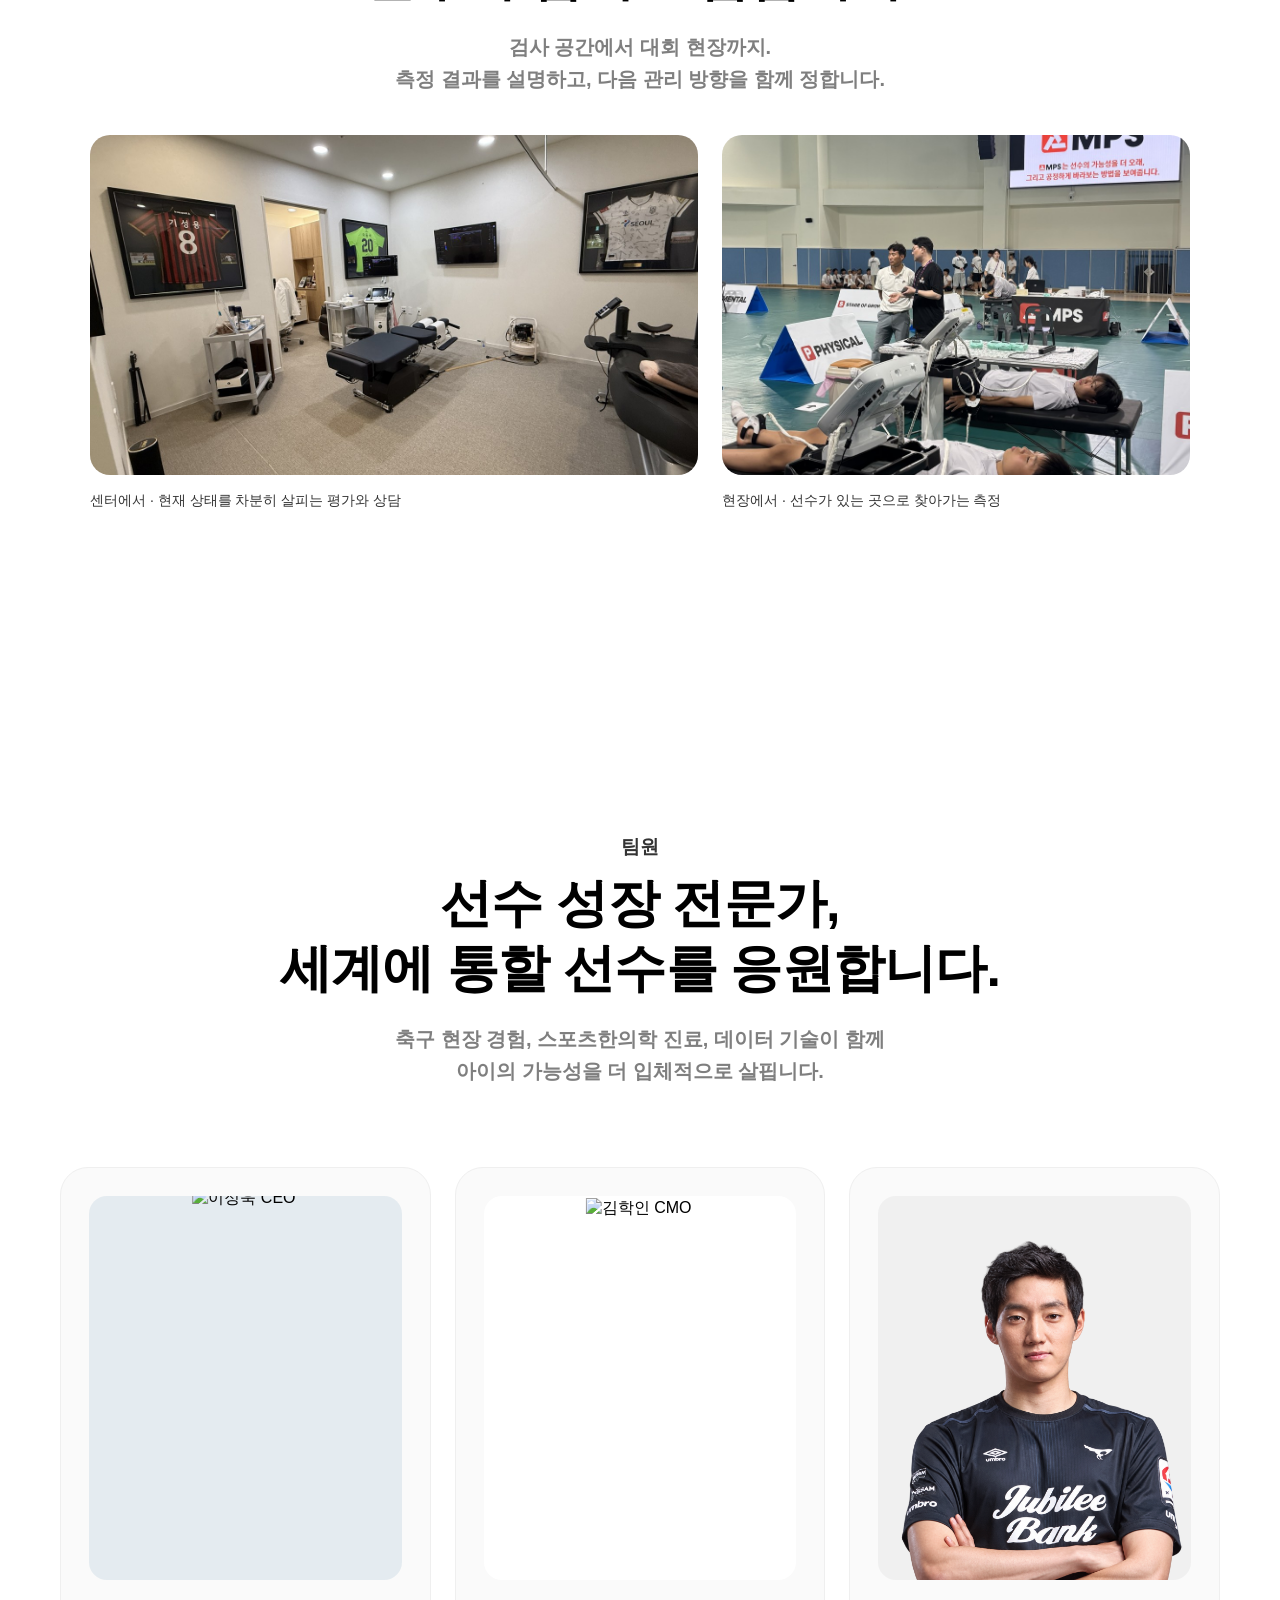
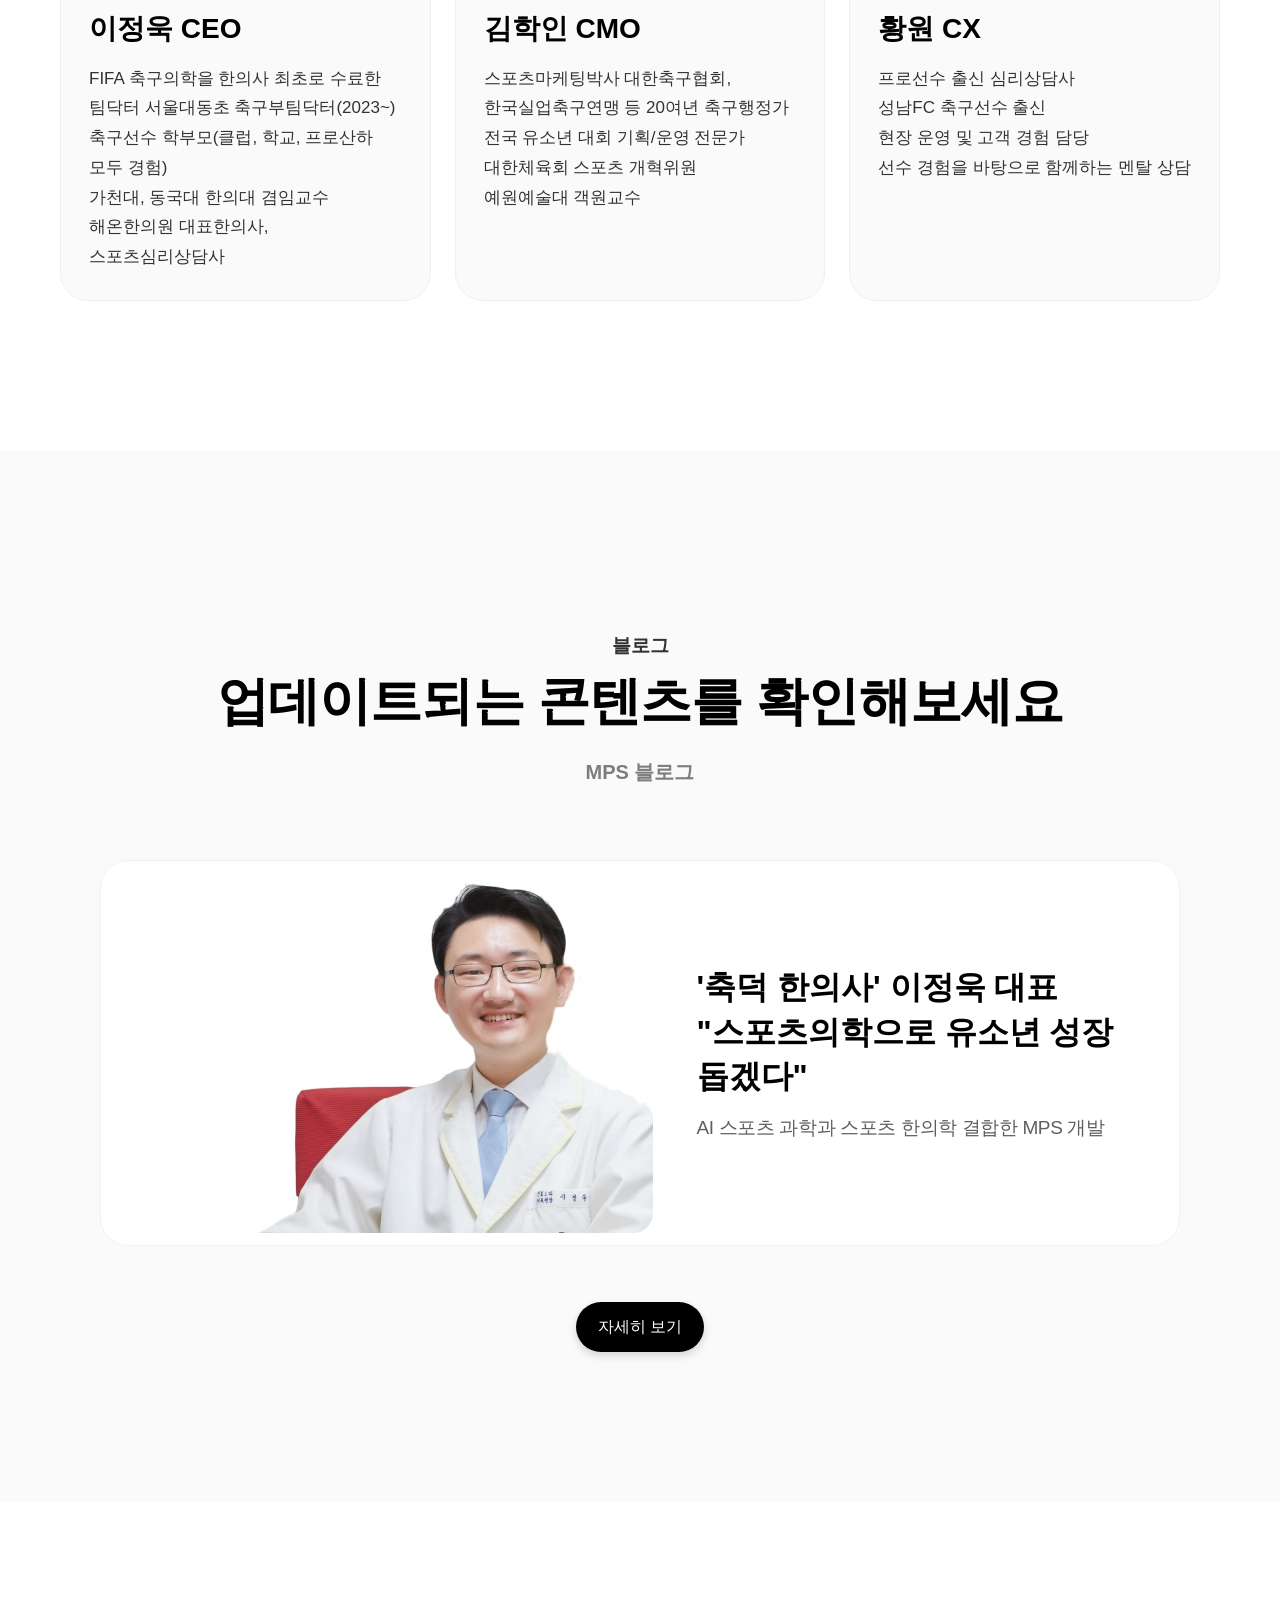
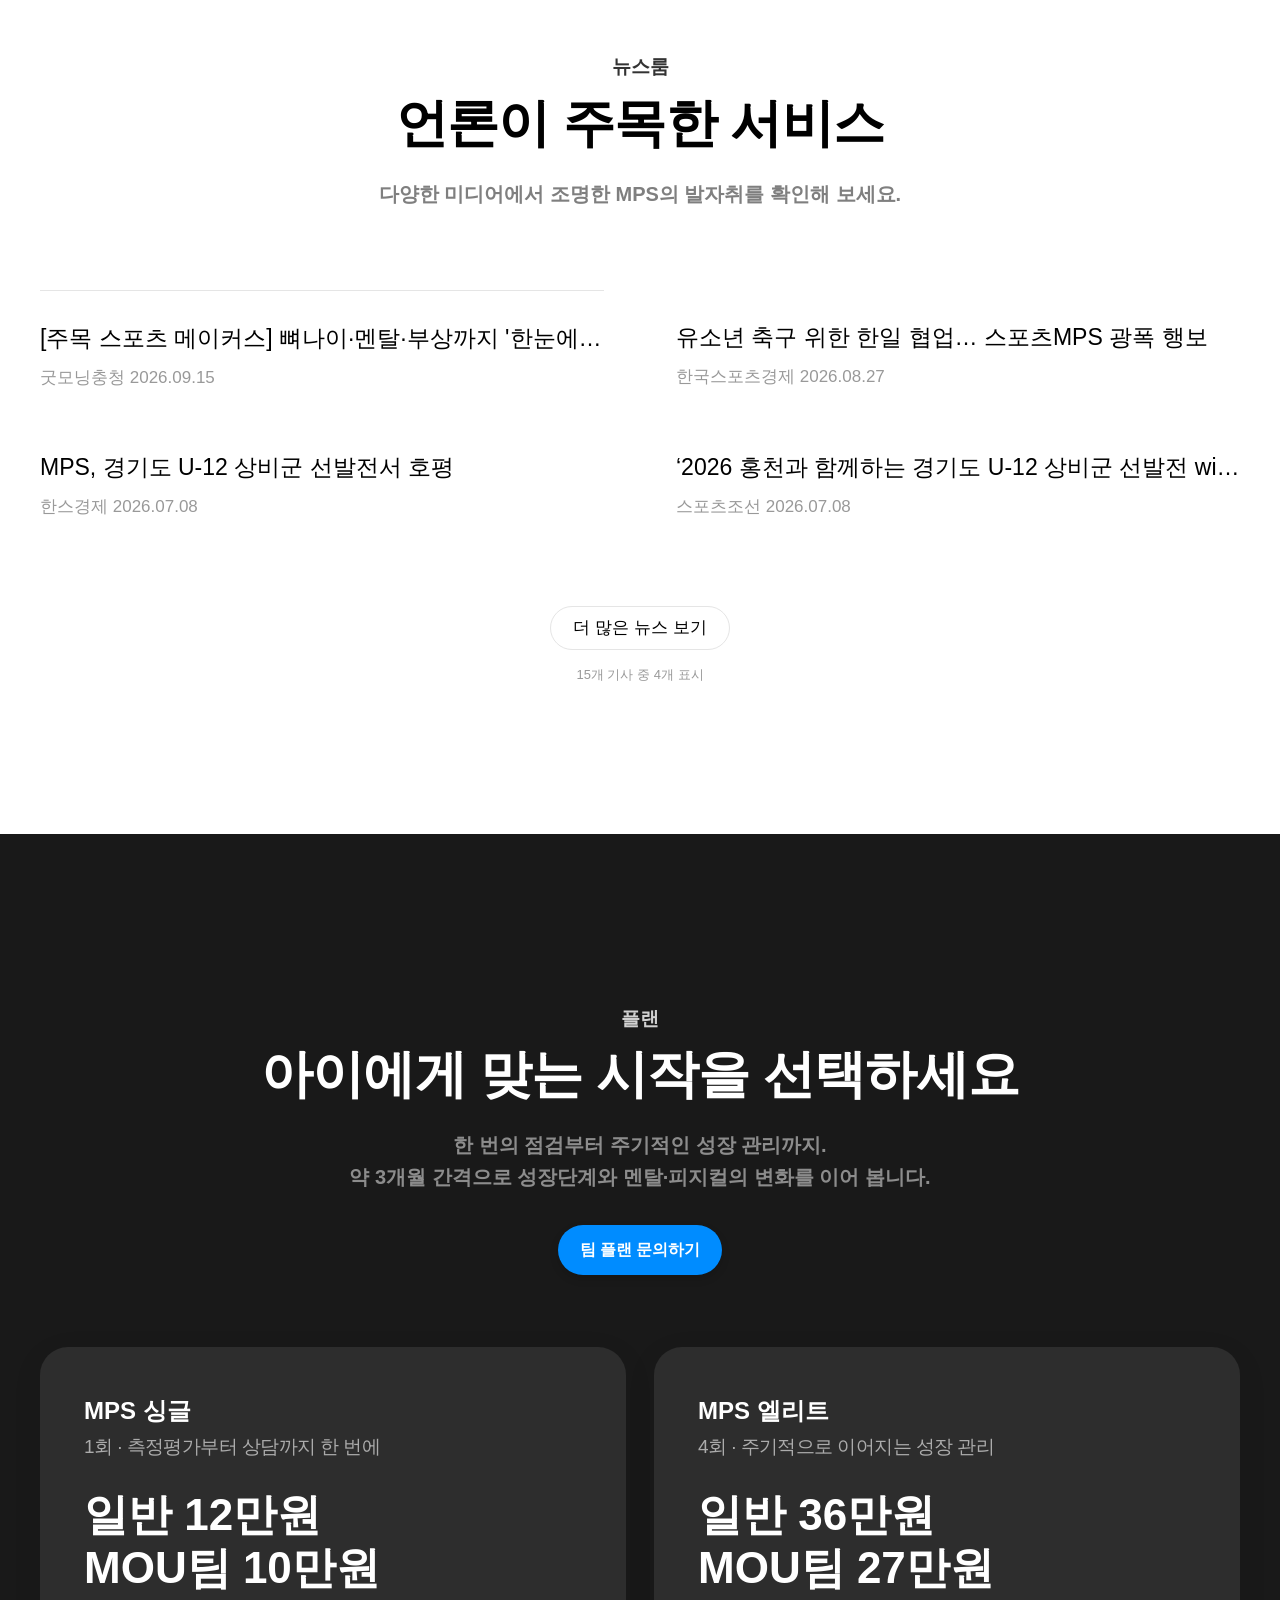
==== commit 35e2cac7: "Update report samples, glass dock, blog interview, and latest news" ====
--- a/index.html
+++ b/index.html
@@ -1,18 +1,19 @@
 <!DOCTYPE html>
+
 <html lang="ko">
 <head>
-<meta charset="utf-8">
-<meta name="viewport" content="width=device-width, initial-scale=1, viewport-fit=cover">
+<meta charset="utf-8"/>
+<meta content="width=device-width, initial-scale=1, viewport-fit=cover" name="viewport"/>
 <title>MPS - 유소년 스포츠 성장 분석 플랫폼</title>
-<meta name="description" content="우리 아이의 성장발달 유형을 이해하는 것부터. 바이오밴딩을 기반으로 성장단계와 멘탈·피지컬을 함께 읽고, 선수별 훈련과 관리 방향을 찾습니다.">
-<meta property="og:type" content="website">
-<meta property="og:title" content="MPS - 유소년 스포츠 성장 분석 플랫폼">
-<meta property="og:description" content="우리 아이의 성장발달 유형을 이해하는 것부터. 바이오밴딩을 기반으로 성장단계와 멘탈·피지컬을 함께 읽고, 선수별 훈련과 관리 방향을 찾습니다.">
-<meta property="og:image" content="https://framerusercontent.com/images/0AGsx3JggwsuAkFRt7TNfdyzQc.png">
-<meta property="og:url" content="https://welcome.sportsmps.com/">
-<meta name="twitter:card" content="summary_large_image">
-<link rel="icon" href="https://framerusercontent.com/images/WgWeICyLKicVXNY4QEIbKdyfU4.png">
-<link rel="stylesheet" href="https://cdn.jsdelivr.net/gh/orioncactus/pretendard@v1.3.9/dist/web/variable/pretendardvariable.min.css">
+<meta content="우리 아이의 성장발달 유형을 이해하는 것부터. 바이오밴딩을 기반으로 성장단계와 멘탈·피지컬을 함께 읽고, 선수별 훈련과 관리 방향을 찾습니다." name="description"/>
+<meta content="website" property="og:type"/>
+<meta content="MPS - 유소년 스포츠 성장 분석 플랫폼" property="og:title"/>
+<meta content="우리 아이의 성장발달 유형을 이해하는 것부터. 바이오밴딩을 기반으로 성장단계와 멘탈·피지컬을 함께 읽고, 선수별 훈련과 관리 방향을 찾습니다." property="og:description"/>
+<meta content="https://framerusercontent.com/images/0AGsx3JggwsuAkFRt7TNfdyzQc.png" property="og:image"/>
+<meta content="https://welcome.sportsmps.com/" property="og:url"/>
+<meta content="summary_large_image" name="twitter:card"/>
+<link href="https://framerusercontent.com/images/WgWeICyLKicVXNY4QEIbKdyfU4.png" rel="icon"/>
+<link href="https://cdn.jsdelivr.net/gh/orioncactus/pretendard@v1.3.9/dist/web/variable/pretendardvariable.min.css" rel="stylesheet"/>
 <style>
 /* =========================================================
    MPS 원페이지
@@ -446,336 +447,311 @@
  .hero .sub{font-size:14px}.stat b{font-size:48px}
 }
 </style>
-<link rel="stylesheet" href="assets/css/hi-samples.css?v=20261009-2">
-<script src="assets/js/hi-samples.js" defer></script>
-<script src="assets/js/news.js" defer></script>
-<script src="assets/js/mobile-nav.js" defer></script>
-<link rel="stylesheet" href="assets/css/welcome-motion.css">
-<script src="assets/js/welcome-motion.js" defer></script>
+<link href="assets/css/hi-samples.css?v=20261009-3" rel="stylesheet"/>
+<script defer="" src="assets/js/hi-samples.js?v=20261009-3"></script>
+<script defer="" src="assets/js/news.js"></script>
+<script defer="" src="assets/js/mobile-nav.js"></script>
+<link href="assets/css/welcome-motion.css" rel="stylesheet"/>
+<script defer="" src="assets/js/welcome-motion.js"></script>
 </head>
 <body>
-
 <!-- NAV -->
 <header class="nav">
-  <div class="nav-in">
-    <a class="nav-logo" href="#top" aria-label="MPS 홈"><img src="https://framerusercontent.com/images/gN0Lgx2BbWDYOijI65lmzn9II.svg" alt="MPS" width="91" height="24"></a>
-    <button class="nav-toggle" type="button" aria-controls="main-nav-links" aria-expanded="false">메뉴</button>
-    <nav class="nav-links" id="main-nav-links" aria-label="주요 메뉴">
-      <a href="#service">MPS 안내</a>
-      <a href="#team">팀원</a>
-      <a href="#blog">블로그</a>
-      <a href="#news">뉴스룸</a>
-      <a href="#pricing">플랜</a>
-    </nav>
-    <a class="btn nav-cta" href="https://pf.kakao.com/_YlxoxhX" target="_blank" rel="noopener">카카오톡 문의</a>
-  </div>
+<div class="nav-in">
+<a aria-label="MPS 홈" class="nav-logo" href="#top"><img alt="MPS" height="24" src="https://framerusercontent.com/images/gN0Lgx2BbWDYOijI65lmzn9II.svg" width="91"/></a>
+<button aria-controls="main-nav-links" aria-expanded="false" class="nav-toggle" type="button">메뉴</button>
+<nav aria-label="주요 메뉴" class="nav-links" id="main-nav-links">
+<a href="#service">MPS 안내</a>
+<a href="#team">팀원</a>
+<a href="#blog">블로그</a>
+<a href="#news">뉴스룸</a>
+<a href="#pricing">플랜</a>
+</nav>
+<a class="btn nav-cta" href="https://pf.kakao.com/_YlxoxhX" rel="noopener" target="_blank">카카오톡 문의</a>
+</div>
 </header>
-
 <main id="top">
-
 <!-- HERO -->
 <section class="hero">
-  <div class="hero-bg" aria-hidden="true"></div>
-  <div class="hero-in">
-    <h1>13살이니까 13살의 기준으로<br>평가하지 않습니다</h1>
-    <p class="sub">
-      <span class="pc">11명의 선수, 11가지 성장속도<br>바이오밴딩을 기반으로 성장단계에 맞춰 멘탈과 피지컬을 함께 읽습니다</span>
-      <span class="mo">11명의 선수, 11가지 성장속도<br>성장단계에 맞춰 멘탈과 피지컬을 함께 읽는<br>바이오밴딩 기반 선수 분석, MPS</span>
-    </p>
-    <div class="phones">
-      <img class="phone-side l" width="3320" height="6744" src="https://framerusercontent.com/images/ncKfViDg80umG7fIMxYchZo7QI.png?scale-down-to=1024" alt="" loading="lazy">
-      <img class="phone-main" width="2490" height="5058" src="https://framerusercontent.com/images/wcnx8jAgBXCbwHrPc8pWuTyFvmc.png?scale-down-to=2048" alt="MPS 모바일 리포트 요약 화면">
-      <img class="phone-side r" width="3320" height="6744" src="https://framerusercontent.com/images/7PKCPIku5ok2bw9mtTGTqgImk.png?scale-down-to=1024" alt="" loading="lazy">
-    </div>
-  </div>
-</section>
-
+<div aria-hidden="true" class="hero-bg"></div>
+<div class="hero-in">
+<h1>13살이니까 13살의 기준으로<br/>평가하지 않습니다</h1>
+<p class="sub">
+<span class="pc">11명의 선수, 11가지 성장속도<br/>바이오밴딩을 기반으로 성장단계에 맞춰 멘탈과 피지컬을 함께 읽습니다</span>
+<span class="mo">11명의 선수, 11가지 성장속도<br/>성장단계에 맞춰 멘탈과 피지컬을 함께 읽는<br/>바이오밴딩 기반 선수 분석, MPS</span>
+</p>
+<div class="phones">
+<img alt="" class="phone-side l" height="6744" loading="lazy" src="https://framerusercontent.com/images/ncKfViDg80umG7fIMxYchZo7QI.png?scale-down-to=1024" width="3320"/>
+<img alt="MPS 모바일 리포트 요약 화면" class="phone-main" height="5058" src="https://framerusercontent.com/images/wcnx8jAgBXCbwHrPc8pWuTyFvmc.png?scale-down-to=2048" width="2490"/>
+<img alt="" class="phone-side r" height="6744" loading="lazy" src="https://framerusercontent.com/images/7PKCPIku5ok2bw9mtTGTqgImk.png?scale-down-to=1024" width="3320"/>
+</div>
+</div>
+</section>
 <!-- PROOF -->
 <section class="proof">
-  <div class="head">
-    <p class="eyebrow">사용 중인 팀과 선수</p>
-    <h2 class="title">이미 다양한 팀과 선수들이<br>MPS를 사용하고 있습니다</h2>
-  </div>
-  <div class="stats">
-    <div class="stat"><b>101+</b><span>개 팀</span></div>
-    <div class="stat-line" aria-hidden="true"></div>
-    <div class="stat"><b>1,000</b><span>명 이상 선수</span></div>
-  </div>
-  <p class="proof-desc">MPS가 쌓아온 선수 데이터를 바탕으로,<br>아이의 성장단계와 이전 기록을 함께 살핍니다.<br>지금의 체격과 기록 너머, 아이가 자라는 흐름을 봅니다.</p>
-  <div class="marquee">
-    <div class="track" id="photoTrack"></div>
-  </div>
-</section>
-
+<div class="head">
+<p class="eyebrow">사용 중인 팀과 선수</p>
+<h2 class="title">이미 다양한 팀과 선수들이<br/>MPS를 사용하고 있습니다</h2>
+</div>
+<div class="stats">
+<div class="stat"><b>101+</b><span>개 팀</span></div>
+<div aria-hidden="true" class="stat-line"></div>
+<div class="stat"><b>1,000</b><span>명 이상 선수</span></div>
+</div>
+<p class="proof-desc">MPS가 쌓아온 선수 데이터를 바탕으로,<br/>아이의 성장단계와 이전 기록을 함께 살핍니다.<br/>지금의 체격과 기록 너머, 아이가 자라는 흐름을 봅니다.</p>
+<div class="marquee">
+<div class="track" id="photoTrack"></div>
+</div>
+</section>
 <section class="hi-context">
-  <div class="head"><p class="eyebrow">우리 아이를 바라보는 기준</p><h2 class="title">선진축구의 힘,<br>지금이 아닌 미래를 향합니다.</h2><p class="sub">지금의 체격 차이만으로 가능성을 판단하지 않도록.<br>성장이 느린 아이에게도 자신의 기술과 판단을 보여줄 시간이 필요합니다.</p></div>
-  <div class="hi-context-grid"><article><h3>부모도 지도자도, 변화를 판단할 근거가 필요합니다</h3><p>“왜 우리 아이만 작을까요?”, “훈련을 늘려도 될까요?”, “실수 뒤에는 어떻게 격려할까요?” 성장·몸·마음의 고민을 하나의 기록으로 연결합니다.</p></article><article><h3>같은 수치라도,<br>성장단계에 따라 다르게</h3><p>생년월일뿐 아니라 몸이 자라는 시기를 함께 봅니다. MPS는 성장판 검사·뼈나이·성장속도로 기준을 세우고, 멘탈과 피지컬 결과를 그 안에서 해석합니다.</p></article></div>
-  <p class="hi-context-note">바이오밴딩은 성숙도가 비슷한 선수를 함께 보는 관점입니다. MPS는 이를 선수 평가에 적용합니다.</p>
-</section>
-
+<div class="head"><p class="eyebrow">우리 아이를 바라보는 기준</p><h2 class="title">선진축구의 힘,<br/>지금이 아닌 미래를 향합니다.</h2><p class="sub">지금의 체격 차이만으로 가능성을 판단하지 않도록.<br/>성장이 느린 아이에게도 자신의 기술과 판단을 보여줄 시간이 필요합니다.</p></div>
+<div class="hi-context-grid"><article><h3>부모도 지도자도, 변화를 판단할 근거가 필요합니다</h3><p>“왜 우리 아이만 작을까요?”, “훈련을 늘려도 될까요?”, “실수 뒤에는 어떻게 격려할까요?” 성장·몸·마음의 고민을 하나의 기록으로 연결합니다.</p></article><article><h3>같은 수치라도,<br/>성장단계에 따라 다르게</h3><p>생년월일뿐 아니라 몸이 자라는 시기를 함께 봅니다. MPS는 성장판 검사·뼈나이·성장속도로 기준을 세우고, 멘탈과 피지컬 결과를 그 안에서 해석합니다.</p></article></div>
+<p class="hi-context-note">바이오밴딩은 성숙도가 비슷한 선수를 함께 보는 관점입니다. MPS는 이를 선수 평가에 적용합니다.</p>
+</section>
 <!-- SERVICE -->
 <section class="service" id="service">
-  <div class="head">
-    <p class="eyebrow">MPS의 기준 · 바이오밴딩</p>
-    <h2 class="title">멘탈, 피지컬<br>성장단계를 알아야 제대로 읽힙니다</h2>
-    <p class="sub">바이오밴딩은 생년월일뿐 아니라<br class="mo"> 생물학적 성숙도가 비슷한 선수를 함께 보는 관점입니다.<br><br>MPS는 이 관점을 선수 평가에 적용합니다.<br>성장판 검사·뼈나이·키 변화로 성장단계를 확인하고,<br class="pc"> 그 기준 위에서 멘탈과 피지컬을 함께 해석합니다.</p>
-  </div>
-  <div class="svc-grid">
-    <article class="svc"><i>S · 성장단계</i><h3>우리 아이는<br>지금 어디쯤 자랐을까?</h3><p>급성장 전·중·후의 위치를 확인해 마음과 몸을 읽는 기준을 세웁니다.</p></article>
-    <article class="svc"><i>P · 피지컬</i><h3>지금의 몸에는<br>어떤 도움이 필요할까?</h3><p>성장단계에 운동능력·균형·회복 상태를 연결해 훈련과 관리 방향을 찾습니다.</p></article>
-    <article class="svc"><i>M · 멘탈</i><h3>우리 아이의 마음은<br>어떻게 도와줄까?</h3><p>성장단계와 멘탈성향, 경기 경험을 함께 살펴 아이에게 맞는 피드백을 찾습니다.</p></article>
-  </div>
-  <p class="service-summary">성장단계(S) 확인 → 멘탈(M)·피지컬(P) 해석 → 선수별 훈련·관리<br><strong>MPS의 중심에는 선수 한 명을 이해하는 분석 결과가 있습니다.</strong></p>
-</section>
-
+<div class="head">
+<p class="eyebrow">MPS의 기준 · 바이오밴딩</p>
+<h2 class="title">멘탈, 피지컬<br/>성장단계를 알아야 제대로 읽힙니다</h2>
+<p class="sub">바이오밴딩은 생년월일뿐 아니라<br class="mo"/> 생물학적 성숙도가 비슷한 선수를 함께 보는 관점입니다.<br/><br/>MPS는 이 관점을 선수 평가에 적용합니다.<br/>성장판 검사·뼈나이·키 변화로 성장단계를 확인하고,<br class="pc"/> 그 기준 위에서 멘탈과 피지컬을 함께 해석합니다.</p>
+</div>
+<div class="svc-grid">
+<article class="svc"><i>S · 성장단계</i><h3>우리 아이는<br/>지금 어디쯤 자랐을까?</h3><p>급성장 전·중·후의 위치를 확인해 마음과 몸을 읽는 기준을 세웁니다.</p></article>
+<article class="svc"><i>P · 피지컬</i><h3>지금의 몸에는<br/>어떤 도움이 필요할까?</h3><p>성장단계에 운동능력·균형·회복 상태를 연결해 훈련과 관리 방향을 찾습니다.</p></article>
+<article class="svc"><i>M · 멘탈</i><h3>우리 아이의 마음은<br/>어떻게 도와줄까?</h3><p>성장단계와 멘탈성향, 경기 경험을 함께 살펴 아이에게 맞는 피드백을 찾습니다.</p></article>
+</div>
+<p class="service-summary">성장단계(S) 확인 → 멘탈(M)·피지컬(P) 해석 → 선수별 훈련·관리<br/><strong>MPS의 중심에는 선수 한 명을 이해하는 분석 결과가 있습니다.</strong></p>
+</section>
 <!-- REPORT: 성장 -->
 <section class="report grow" id="reports">
-  <div class="report-in">
-    <div class="report-txt">
-      <p class="tag">S · 성장단계로 읽는 성장 리포트</p>
-      <h2>자라는 시기에 맞춰,<br>훈련의 방향도 다르게.</h2>
-      <p>같은 학년이어도 뼈나이와 성장속도는 다를 수 있습니다. 현재의 체격 차이를 재능의 차이로 단정하기 전에, 우리 아이가 성장의 어느 시기를 지나고 있는지 살펴봅니다.</p>
-      <p class="report-detail"><strong>리포트에서 함께 읽어요</strong>현재 키·뼈나이·성장속도를 연결해 급성장 전·중·후의 위치와 예측 키 범위를 확인합니다. 급성장 중에는 가속·중반·감속의 흐름도 함께 살핍니다.</p>
-      <p class="report-detail"><strong>부모님이 함께 볼 질문</strong>“친구보다 얼마나 클까?”와 함께, “지금 우리 아이에게 필요한 훈련과 관리는 무엇일까?”를 물어봐 주세요.</p>
-      <p class="report-caption">예측 키는 확정값이 아닌 참고 범위이며, 반복 측정으로 변화를 확인합니다.</p>
-      <button class="btn report-sample-open" type="button" data-hi-open="growth" aria-haspopup="dialog" aria-controls="hi-sample-dialog">성장 샘플리포트 보기 ↗</button>
-    </div>
-    <div class="report-img"><img class="report-screen" width="3320" height="6744" src="https://framerusercontent.com/images/ncKfViDg80umG7fIMxYchZo7QI.png?scale-down-to=2048" alt="MPS 성장 리포트 화면" loading="lazy"></div>
-  </div>
-</section>
-
+<div class="report-in">
+<div class="report-txt">
+<p class="tag">S · 성장단계로 읽는 성장 리포트</p>
+<h2>자라는 시기에 맞춰,<br/>훈련의 방향도 다르게.</h2>
+<p>같은 학년이어도 뼈나이와 성장속도는 다를 수 있습니다. 현재의 체격 차이를 재능의 차이로 단정하기 전에, 우리 아이가 성장의 어느 시기를 지나고 있는지 살펴봅니다.</p>
+<p class="report-detail"><strong>리포트에서 함께 읽어요</strong>현재 키·뼈나이·성장속도를 연결해 급성장 전·중·후의 위치와 예측 키 범위를 확인합니다. 급성장 중에는 가속·중반·감속의 흐름도 함께 살핍니다.</p>
+<p class="report-detail"><strong>부모님이 함께 볼 질문</strong>“친구보다 얼마나 클까?”와 함께, “지금 우리 아이에게 필요한 훈련과 관리는 무엇일까?”를 물어봐 주세요.</p>
+<p class="report-caption">예측 키는 확정값이 아닌 참고 범위이며, 반복 측정으로 변화를 확인합니다.</p>
+<button aria-controls="hi-sample-dialog" aria-haspopup="dialog" class="btn report-sample-open" data-hi-open="growth" type="button">성장 샘플리포트 보기 ↗</button>
+</div>
+<div class="report-img"><img alt="MPS 성장 리포트 화면" class="report-screen" height="6744" loading="lazy" src="https://framerusercontent.com/images/ncKfViDg80umG7fIMxYchZo7QI.png?scale-down-to=2048" width="3320"/></div>
+</div>
+</section>
 <!-- REPORT: 피지컬 -->
 <section class="report phys">
-  <div class="report-in">
-    <div class="report-img"><img class="report-screen" width="3320" height="6744" src="https://framerusercontent.com/images/aycGFkoAji1a9gurORh9OgtIlyc.png?scale-down-to=2048" alt="MPS 피지컬 리포트 화면" loading="lazy"></div>
-    <div class="report-txt">
-      <p class="tag">P · 성장단계로 읽는 피지컬 리포트</p>
-      <h2>부상을 관리하면,<br>더 오래 멀리 갑니다.</h2>
-      <p>몸이 빠르게 자라는 시기에는 성장속도와 함께 움직임과 회복 상태의 변화도 살펴야 합니다. 같은 운동 기록이라도 성장단계와 훈련 경험에 따라 다르게 해석합니다.</p>
-      <p class="report-detail"><strong>리포트에서 함께 읽어요</strong>바이오밴딩에 기능평가를 더해 운동능력·좌우 균형·회복 상태와 부상위험 관련 지표를 읽습니다. 같은 성장단계의 맥락과 아이의 이전 기록을 함께 살핍니다. 유연성·민첩성·근력·지구력·밸런스 중 무엇을 보완할지 선수별 결과를 바탕으로 설명합니다.</p>
-      <p class="report-detail"><strong>부모님이 함께 볼 질문</strong>최근 훈련량, 수면, 피로와 통증은 어땠나요? 검사 수치에 일상의 기록을 더하면 아이의 상태를 이해하는 데 도움이 됩니다.</p>
-      <p class="report-caption">한 수치로 부상을 단정하지 않습니다. 통증은 필요한 경우 의료진의 평가로 연결합니다.</p>
-      <button class="btn report-sample-open" type="button" data-hi-open="physical" aria-haspopup="dialog" aria-controls="hi-sample-dialog">피지컬 샘플리포트 보기 ↗</button>
-    </div>
-  </div>
-</section>
-
+<div class="report-in">
+<div class="report-img"><img alt="MPS 피지컬 리포트 화면" class="report-screen" height="6744" loading="lazy" src="https://framerusercontent.com/images/aycGFkoAji1a9gurORh9OgtIlyc.png?scale-down-to=2048" width="3320"/></div>
+<div class="report-txt">
+<p class="tag">P · 성장단계로 읽는 피지컬 리포트</p>
+<h2>부상을 관리하면,<br/>더 오래 멀리 갑니다.</h2>
+<p>몸이 빠르게 자라는 시기에는 성장속도와 함께 움직임과 회복 상태의 변화도 살펴야 합니다. 같은 운동 기록이라도 성장단계와 훈련 경험에 따라 다르게 해석합니다.</p>
+<p class="report-detail"><strong>리포트에서 함께 읽어요</strong>바이오밴딩에 기능평가를 더해 운동능력·좌우 균형·회복 상태와 부상위험 관련 지표를 읽습니다. 같은 성장단계의 맥락과 아이의 이전 기록을 함께 살핍니다. 유연성·민첩성·근력·지구력·밸런스 중 무엇을 보완할지 선수별 결과를 바탕으로 설명합니다.</p>
+<p class="report-detail"><strong>부모님이 함께 볼 질문</strong>최근 훈련량, 수면, 피로와 통증은 어땠나요? 검사 수치에 일상의 기록을 더하면 아이의 상태를 이해하는 데 도움이 됩니다.</p>
+<p class="report-caption">한 수치로 부상을 단정하지 않습니다. 통증은 필요한 경우 의료진의 평가로 연결합니다.</p>
+<button aria-controls="hi-sample-dialog" aria-haspopup="dialog" class="btn report-sample-open" data-hi-open="physical" type="button">피지컬 샘플리포트 보기 ↗</button>
+</div>
+</div>
+</section>
 <!-- REPORT: 멘탈 -->
 <section class="report ment">
-  <div class="report-in">
-    <div class="report-txt">
-      <p class="tag">M · 성장단계로 읽는 멘탈 리포트</p>
-      <h2>멘탈은 원래<br>무너지라고 있는 겁니다.</h2>
-      <p>약한 멘탈은 없습니다. 다만, 더 단단해질 부분을 제대로 찾고 강화해가면 그만입니다. 경기에서 긴장하거나 실수 후 위축되는 모습을 의지만으로 판단하지 않습니다. 성장단계와 멘탈성향, 아이가 경험하는 경기·훈련 환경을 함께 읽습니다.</p>
-      <p class="report-detail"><strong>리포트에서 함께 읽어요</strong>바이오밴딩에 스포츠심리평가·인지검사의 관점을 더해 강점과 과제를 살핍니다. 경기 긴장, 도움 활용, 경기 준비, 실수 후 회복, 자기 통제의 결과를 아이에게 맞는 멘토링 방향으로 연결합니다. MPS 보유 선수 데이터와 아이 자신의 이전 기록을 함께 참고합니다.</p>
-      <p class="report-detail"><strong>부모님이 함께 볼 질문</strong>“왜 또 실수했어?”보다 “오늘 잘 준비한 것은 무엇이었어?”부터 시작해 보세요. 강점을 확인하고, 다음에 연습할 한 가지를 함께 찾아갑니다.</p>
-      <p class="report-caption">성장단계만으로 멘탈을 설명하지 않습니다. 성향과 경험, 주변의 지원을 함께 고려합니다.</p>
-      <button class="btn report-sample-open" type="button" data-hi-open="mental" aria-haspopup="dialog" aria-controls="hi-sample-dialog">멘탈 샘플리포트 보기 ↗</button>
-    </div>
-    <div class="report-img"><img class="report-screen" width="3320" height="6744" src="https://framerusercontent.com/images/7PKCPIku5ok2bw9mtTGTqgImk.png?scale-down-to=2048" alt="MPS 멘탈 리포트 화면" loading="lazy"></div>
-  </div>
-</section>
-
+<div class="report-in">
+<div class="report-txt">
+<p class="tag">M · 성장단계로 읽는 멘탈 리포트</p>
+<h2>멘탈은 원래<br/>무너지라고 있는 겁니다.</h2>
+<p>약한 멘탈은 없습니다. 다만, 더 단단해질 부분을 제대로 찾고 강화해가면 그만입니다. 경기에서 긴장하거나 실수 후 위축되는 모습을 의지만으로 판단하지 않습니다. 성장단계와 멘탈성향, 아이가 경험하는 경기·훈련 환경을 함께 읽습니다.</p>
+<p class="report-detail"><strong>리포트에서 함께 읽어요</strong>바이오밴딩에 스포츠심리평가·인지검사의 관점을 더해 강점과 과제를 살핍니다. 경기 긴장, 도움 활용, 경기 준비, 실수 후 회복, 자기 통제의 결과를 아이에게 맞는 멘토링 방향으로 연결합니다. MPS 보유 선수 데이터와 아이 자신의 이전 기록을 함께 참고합니다.</p>
+<p class="report-detail"><strong>부모님이 함께 볼 질문</strong>“왜 또 실수했어?”보다 “오늘 잘 준비한 것은 무엇이었어?”부터 시작해 보세요. 강점을 확인하고, 다음에 연습할 한 가지를 함께 찾아갑니다.</p>
+<p class="report-caption">성장단계만으로 멘탈을 설명하지 않습니다. 성향과 경험, 주변의 지원을 함께 고려합니다.</p>
+<button aria-controls="hi-sample-dialog" aria-haspopup="dialog" class="btn report-sample-open" data-hi-open="mental" type="button">멘탈 샘플리포트 보기 ↗</button>
+</div>
+<div class="report-img"><img alt="MPS 멘탈 리포트 화면" class="report-screen" height="6744" loading="lazy" src="https://framerusercontent.com/images/7PKCPIku5ok2bw9mtTGTqgImk.png?scale-down-to=2048" width="3320"/></div>
+</div>
+</section>
 <section class="hi-context hi-sample-section" id="sample-reports">
-<div class="head"><p class="eyebrow">샘플리포트 · 부모님 안내</p><h2 class="title">강점부터 읽어주세요.</h2><p class="sub">점수에서 끝나지 않고, 아이에게 건넬 말과 다음 관리로.<br>멘탈·피지컬 분석 결과를 직접 펼쳐 살펴보세요.</p></div>
-<div class="hi-context-grid"><article><span class="hi-domain">M · 멘탈</span><h3>마음의 강점과 회복을 읽어요</h3><p>5대 멘탈 지표와 성장단계별 비교, 실수 뒤 회복과 다음 연습 방향을 살펴봅니다.</p><button class="btn" type="button" data-hi-open="mental" aria-haspopup="dialog" aria-controls="hi-sample-dialog">멘탈 샘플리포트 보기 ↗</button></article><article><span class="hi-domain">P · 피지컬</span><h3>몸이 보내는 다섯 가지 신호</h3><p>체수분·회복 관련 기록과 신체 균형을 연결하고, 좌우 차이와 이전 기록을 함께 읽습니다.</p><button class="btn" type="button" data-hi-open="physical" aria-haspopup="dialog" aria-controls="hi-sample-dialog">피지컬 샘플리포트 보기 ↗</button></article></div>
+<div class="head"><p class="eyebrow">샘플리포트 · 부모님 안내</p><h2 class="title">강점부터 읽어주세요.</h2><p class="sub">점수에서 끝나지 않고, 아이에게 건넬 말과 다음 관리로.<br/>멘탈·피지컬 분석 결과를 직접 펼쳐 살펴보세요.</p></div>
+<div class="hi-context-grid"><article><span class="hi-domain">M · 멘탈</span><h3>마음의 강점과 회복을 읽어요</h3><p>5대 멘탈 지표와 성장단계별 비교, 실수 뒤 회복과 다음 연습 방향을 살펴봅니다.</p><button aria-controls="hi-sample-dialog" aria-haspopup="dialog" class="btn" data-hi-open="mental" type="button">멘탈 샘플리포트 보기 ↗</button></article><article><span class="hi-domain">P · 피지컬</span><h3>몸이 보내는 다섯 가지 신호</h3><p>체수분·회복 관련 기록과 신체 균형을 연결하고, 좌우 차이와 이전 기록을 함께 읽습니다.</p><button aria-controls="hi-sample-dialog" aria-haspopup="dialog" class="btn" data-hi-open="physical" type="button">피지컬 샘플리포트 보기 ↗</button></article></div>
 <p class="hi-context-note">분석 결과지 샘플은 가상 선수 데이터로 제작 중인 예시입니다. 기존 모바일 리포트와 상세 결과지 미리보기도 함께 제공됩니다.</p>
-<div class="center"><button class="btn" type="button" data-hi-open="guide" aria-haspopup="dialog" aria-controls="hi-sample-dialog">부모님을 위한 리포트 읽기 안내</button></div>
-</section>
-
+<div class="center"><button aria-controls="hi-sample-dialog" aria-haspopup="dialog" class="btn" data-hi-open="guide" type="button">부모님을 위한 리포트 읽기 안내</button></div>
+</section>
 <!-- PARENTS GUIDE -->
 <section class="parents-guide" id="parents-guide">
-  <div class="head"><p class="eyebrow">검사 이후, 부모님과 함께</p><h2 class="title">1년에 4번<br>아이의 성장로드맵을 그립니다</h2><p class="sub">그라운드의 기술은 감독님이, 선수성장은 MPS가.<br>아이의 성장 흐름을 이해하고, 보호자와 지도자가 지원 방향을 함께 고민합니다.</p></div>
-  <ol class="parent-steps">
-    <li><span>01</span><div><h3>지금의 성장단계를 확인해요</h3><p>성장판 검사와 뼈나이, 키 변화로 성장의 위치를 살핍니다. 처음에는 비교의 기준을 세우고, 이후에는 변화의 흐름을 이어 봅니다.</p></div></li>
-    <li><span>02</span><div><h3>강점과 보완점을 함께 읽어요</h3><p>멘탈과 피지컬 결과를 성장단계 안에서 해석합니다. 잘하고 있는 점, 도움이 필요한 점, 확인할 생활·훈련 습관을 상담에서 정리합니다.</p></div></li>
-    <li><span>03</span><div><h3>다음 기록으로 변화를 확인해요</h3><p>약 3개월 간격으로 성장과 마음, 몸의 변화를 살핍니다. 친구와의 순위뿐 아니라 이전의 자신과 비교하며 다음 훈련과 지원 방향을 조정합니다.</p></div></li>
-  </ol>
+<div class="head"><p class="eyebrow">검사 이후, 부모님과 함께</p><h2 class="title">1년에 4번<br/>아이의 성장로드맵을 그립니다</h2><p class="sub">그라운드의 기술은 감독님이, 선수성장은 MPS가.<br/>아이의 성장 흐름을 이해하고, 보호자와 지도자가 지원 방향을 함께 고민합니다.</p></div>
+<ol class="parent-steps">
+<li><span>01</span><div><h3>지금의 성장단계를 확인해요</h3><p>성장판 검사와 뼈나이, 키 변화로 성장의 위치를 살핍니다. 처음에는 비교의 기준을 세우고, 이후에는 변화의 흐름을 이어 봅니다.</p></div></li>
+<li><span>02</span><div><h3>강점과 보완점을 함께 읽어요</h3><p>멘탈과 피지컬 결과를 성장단계 안에서 해석합니다. 잘하고 있는 점, 도움이 필요한 점, 확인할 생활·훈련 습관을 상담에서 정리합니다.</p></div></li>
+<li><span>03</span><div><h3>다음 기록으로 변화를 확인해요</h3><p>약 3개월 간격으로 성장과 마음, 몸의 변화를 살핍니다. 친구와의 순위뿐 아니라 이전의 자신과 비교하며 다음 훈련과 지원 방향을 조정합니다.</p></div></li>
+</ol>
 <div class="parent-faq" id="parent-faq">
-<h3>부모님이 자주 묻는 질문</h3><p class="faq-intro">성장부터 멘탈·피지컬, 검사와 상담까지.<br>궁금한 질문을 펼쳐 사진과 설명을 함께 확인해 보세요.</p>
-<nav class="faq-topics" aria-label="자주 묻는 질문 주제"><a href="#faq-understand">성장과 MPS 이해</a><a href="#faq-reports">리포트 읽기</a><a href="#faq-visit">검사·관리·상담</a></nav>
-<h4 class="faq-group" id="faq-understand">성장과 MPS 이해</h4><details id="faq-intro" data-source-page="intro"><summary>같은 학년인데, 왜 우리 아이만 성장이 다른가요?</summary><div class="faq-answer"><h4>11명의 선수, 11가지 성장속도</h4><p>생년월일이 같아도 뼈나이와 성장속도는 다를 수 있습니다. 지금의 체격이나 경기 기록만으로 아이의 가능성을 판단하기 전에, 성장의 어느 시기를 지나고 있는지 살펴봅니다.</p><p>MPS는 성장판 검사·뼈나이·키 변화로 급성장 이전, 가속·중반·감속, 종료 단계의 흐름을 읽습니다. 그 위에서 멘탈과 운동능력, 부상위험 관련 지표를 함께 해석합니다.</p><figure><img src="assets/images/soccer-boy.png" alt="공을 차는 유소년 축구선수 일러스트" loading="lazy"><figcaption>친구와의 차이보다, 우리 아이의 성장 흐름부터 살펴봅니다.</figcaption></figure></div></details>
-<details id="faq-europe" data-source-page="europe"><summary>성장이 느린 선수의 가능성은 어떻게 봐야 하나요?</summary><div class="faq-answer"><h4>선진축구의 힘, 지금이 아닌 미래를 향합니다.</h4><p>늦게 성숙하는 아이에게도 자신의 기술과 판단을 보여줄 기회가 필요합니다. 연령별 평가에 성숙도의 관점을 더하면 현재 체격이 만드는 차이를 함께 고려할 수 있습니다.</p><p>프리미어리그 아카데미는 성숙도를 고려한 경기 편성을 활용하고, 벨기에 Futures 팀은 늦게 성숙하는 선수에게 경기 기회를 제공합니다. MPS도 성장단계를 기준으로 선수를 읽는 관점을 평가에 적용합니다.</p><div class="faq-callout"><strong>부모님이 함께 생각할 것</strong><p>“지금 얼마나 잘하나”와 함께 “아이에게 성장할 시간과 기회가 충분한가”를 살펴봐 주세요.</p></div><p class="faq-small">해외 사례의 성숙도 평가 방법이 MPS의 성장판 검사 방식과 같다는 뜻은 아닙니다.</p><div class="faq-actions"><a href="https://www.premierleague.com/en/news/58833" target="_blank" rel="noopener">프리미어리그 사례 ↗</a><a href="https://www.fifatrainingcentre.com/en/environment/good-practice/high-performance/find/future-teams-and-talent-id-in-belgium.php" target="_blank" rel="noopener">FIFA · 벨기에 사례 ↗</a></div></div></details>
-<details id="faq-model" data-source-page="model"><summary>멘탈과 피지컬을 보는데, 왜 성장단계가 먼저인가요?</summary><div class="faq-answer"><h4>멘탈, 피지컬 성장단계를 알아야 제대로 읽힙니다</h4><p>성장단계(S)는 아이의 마음(M)과 몸(P)을 함께 읽는 기준입니다. 같은 운동 기록이나 회복 수치도 급성장 전·중·후의 맥락과 함께 살펴야 합니다.</p><p>성장단계만으로 모든 것을 설명하지는 않습니다. 아이의 성향, 훈련 경험, 경기 환경과 이전 기록을 더해 강점과 필요한 지원을 찾습니다.</p><dl class="faq-model"><div><dt>S · 성장단계</dt><dd>뼈나이·성장속도로 해석의 기준을 세웁니다.</dd></div><div><dt>M · 멘탈</dt><dd>긴장, 준비, 실수 뒤 회복과 도움을 구하는 힘을 읽습니다.</dd></div><div><dt>P · 피지컬</dt><dd>운동능력·회복·균형을 살펴 관리 방향을 찾습니다.</dd></div></dl></div></details>
-<details id="faq-sports" data-source-page="sports"><summary>일반적인 키 성장 검사와 무엇이 다른가요?</summary><div class="faq-answer"><h4>같은 수치라도, 성장단계에 따라 다르게</h4><p>“얼마나 클까”에서 “지금 어떻게 훈련할까”까지 살핍니다. 성장단계와 예측 키 범위에 운동능력, 회복 상태, 부상위험 관련 지표와 멘탈성향을 연결합니다.</p><p>바이오밴딩은 생물학적 성숙도가 비슷한 선수를 함께 보는 관점입니다. MPS는 이 관점을 선수 평가에 적용해, 검사 결과를 선수별 훈련·관리 방향으로 설명합니다.</p><div class="faq-callout"><strong>성장단계 확인 → 멘탈·피지컬 해석 → 훈련·관리 방향</strong><p>같은 근력·균형·회복 수치라도 성장의 시기, 훈련량과 이전 기록을 함께 검토합니다.</p></div></div></details>
-<h4 class="faq-group" id="faq-reports">리포트 읽기</h4><details id="faq-growth" data-source-page="growth"><summary>성장단계에 따라 훈련과 관리는 어떻게 달라지나요?</summary><div class="faq-answer"><h4>자라는 시기에 맞춰, 훈련의 방향도 다르게.</h4><p>급성장 전에는 기본 움직임과 운동능력, 멘탈성향을 기록해 비교의 기준을 세웁니다. 급성장 중에는 성장속도에 따라 움직임·회복·훈련 부담이 어떻게 바뀌는지 살핍니다.</p><p>급성장 후반·이후에는 성숙도와 누적 기록을 연결해 다음 목표를 정합니다. 유연성·민첩성·근력·지구력·밸런스 중 무엇을 보완할지는 실제 측정 결과와 선수의 상태에 따라 달라집니다.</p><div class="faq-callout"><strong>성장단계가 같아도 훈련은 달라질 수 있어요</strong><p>훈련 경험, 통증, 회복 상태가 다르기 때문입니다. 예측 키 역시 확정값이 아닌 참고 범위이며, 이후 측정으로 변화를 확인합니다.</p></div><button class="btn" type="button" data-hi-open="growth" aria-haspopup="dialog" aria-controls="hi-sample-dialog">성장 샘플리포트 보기 ↗</button></div></details>
-<details id="faq-mental" data-source-page="mental"><summary>시합에서 위축되거나 실수하는 아이, 어떻게 도와줄까요?</summary><div class="faq-answer"><h4>멘탈은 원래 무너지라고 있는 겁니다.</h4><p>약한 멘탈은 없습니다. 다만, 더 단단해질 부분을 제대로 찾고 강화해가면 그만입니다. 리포트에서는 경기 긴장, 도움 활용, 경기 준비, 실수 후 회복, 자기 통제의 강점과 연습 방향을 살핍니다.</p><p>MPS 보유 성장기 선수 데이터와 아이 자신의 이전 기록을 참고하고, 성장단계와 경기·훈련 환경을 함께 읽습니다. 도움을 잘 구하는 힘처럼 이미 가진 강점부터 확인해 주세요.</p><div class="faq-callout"><strong>강점부터 읽어주세요.</strong><p>“실수보다 그다음 플레이가 중요해. 다시 시작하는 건 같이 연습해 보자.”</p><p>점수를 아이에게 건넬 말과 다음 연습으로 바꿉니다.</p></div><button class="btn" type="button" data-hi-open="mental" aria-haspopup="dialog" aria-controls="hi-sample-dialog">멘탈 샘플리포트 보기 ↗</button></div></details>
-<details id="faq-physical" data-source-page="physical"><summary>피지컬 리포트에서는 무엇을 확인할 수 있나요?</summary><div class="faq-answer"><h4>부상을 관리하면, 더 오래 멀리 갑니다.</h4><p>성장단계에 맞춰 운동능력과 회복 상태, 부상위험 관련 지표를 함께 살핍니다. 체성분·체수분, 회복 리듬, 점프·착지·감속, 좌우 근력, 한발 균형 등 몸이 보내는 신호를 읽습니다.</p><p>숫자가 높다고 무조건 좋은 것은 아닙니다. 좌우 차이와 이전 검사에서의 변화에 수면·훈련량·통증 기록을 함께 놓고 봅니다. 필요한 경우에는 의료진의 평가로 연결합니다.</p><div class="faq-callout"><strong>상담 전에 함께 기록해 주세요</strong><p>최근 훈련 일정, 피로와 수면, 불편한 부위와 시점을 적어두면 검사 수치를 일상의 상태와 연결하는 데 도움이 됩니다.</p></div><button class="btn" type="button" data-hi-open="physical" aria-haspopup="dialog" aria-controls="hi-sample-dialog">피지컬 샘플리포트 보기 ↗</button></div></details>
-<h4 class="faq-group" id="faq-visit">검사·관리·상담</h4><details id="faq-field" data-source-page="field"><summary>검사는 어떤 공간에서, 어떻게 진행되나요?</summary><div class="faq-answer"><h4>스포츠과학, 스포츠의학으로 선수와 함께 호흡합니다.</h4><p>센터의 검사 공간에서 개별 평가와 상담을 진행하고, 선수들이 뛰는 대회 현장에서도 측정을 이어갑니다. 장비와 전문가가 함께 아이의 상태를 살핍니다.</p><p>측정으로 끝나지 않도록 결과를 설명하고 다음 관리 방향을 함께 정합니다. 방문 전 검사 가능 항목과 준비 사항, 일정을 상담으로 확인해 주세요.</p><div class="faq-photos"><figure><img src="assets/images/field/center.jpg" alt="신도림 센터의 스포츠 검사 공간" loading="lazy"><figcaption>신도림 센터 · 개별 평가와 상담</figcaption></figure><figure><img src="assets/images/field/assessment.jpg" alt="청춘양구 축구페스티벌 현장의 선수 측정" loading="lazy"><figcaption>2026 청춘양구 축구페스티벌 · 피지컬 측정</figcaption></figure></div></div></details>
-<details id="faq-journey" data-source-page="journey"><summary>한 번 검사한 뒤에도 주기적으로 확인해야 하나요?</summary><div class="faq-answer"><h4>1년에 4번 아이의 성장로드맵을 그립니다</h4><p>계속 자라고 훈련하며 에너지를 쓰는 선수는 변화가 많습니다. 약 3개월 간격으로 성장속도·훈련량·회복의 변화를 확인하고, 다음 목표를 조정합니다.</p><p>처음에는 성장단계와 현재 상태를 기록하고, 멘탈·피지컬을 함께 해석합니다. 이후 선수별 훈련·회복·생활관리를 연결하고, 다음 측정에서 달라진 점을 살핍니다.</p><div class="faq-callout"><strong>이전의 우리 아이와 비교합니다</strong><p>한 번의 점수보다 쌓여가는 기록으로 강점과 변화를 읽습니다. 리포트는 관리 방향을 찾는 안내 자료이며, 필요한 진단·치료는 담당 의료진의 판단을 따릅니다.</p></div><div class="faq-actions"><a href="#pricing">1회·4회 프로그램 안내 보기 ↓</a></div></div></details>
-<details id="faq-experts" data-source-page="experts"><summary>어떤 전문가들이 아이의 성장을 함께 살피나요?</summary><div class="faq-answer"><h4>선수 성장 전문가, 세계에 통할 선수를 응원합니다.</h4><p>스포츠과학과 스포츠한의학, 축구 현장과 상담 경험을 함께 연결합니다. 선수의 몸뿐 아니라 부모님의 고민과 아이의 경기 경험을 함께 이해하고자 합니다.</p><p>이정욱 대표는 축구선수의 학부모이자 스포츠한의학회 공인 팀닥터로 활동하며 FIFA 축구의학 코스를 수료했습니다. 축구행정·스포츠마케팅을 경험한 김학인, 프로선수 출신 심리상담사 황원 등 현장과 상담 전문가가 함께합니다.</p><div class="faq-people"><figure><img src="assets/images/team/lee.png" alt="이정욱 대표" loading="lazy"><figcaption>이정욱 · 스포츠한의학 / 팀닥터</figcaption></figure><figure><img src="assets/images/team/kim.png" alt="김학인" loading="lazy"><figcaption>김학인 · 현장 / 스포츠</figcaption></figure><figure><img src="assets/images/team/hwang.png" alt="황원" loading="lazy"><figcaption>황원 · 프로선수 출신 / 상담</figcaption></figure></div></div></details>
-<details id="faq-contact" data-source-page="contact"><summary>처음 상담할 때 무엇을 준비하고, 어디로 연락하면 되나요?</summary><div class="faq-answer"><h4>재능강화를 위한 첫걸음, MPS</h4><p>아이의 나이·학년과 가장 궁금한 점부터 알려주세요. 최근 키 변화, 훈련 일정, 수면·피로·통증, 경기 전후 반응을 공유해 주시면 상담에 도움이 됩니다.</p><p>제휴센터는 신도림과 동탄에 있습니다. 방문 전 검사 항목과 가능한 일정을 확인해 주세요. “우리 아이의 현재 강점은 무엇인가요?”, “집에서 도와줄 한 가지는 무엇인가요?”를 함께 물어보셔도 좋습니다.</p><div class="faq-actions"><a class="btn" href="https://pf.kakao.com/_YlxoxhX" target="_blank" rel="noopener">카카오톡 상담하기 ↗</a><a href="tel:01038813610">전화 상담 · 010-3881-3610</a></div></div></details>
-</div>
-</section>
-
-
-
+<h3>부모님이 자주 묻는 질문</h3><p class="faq-intro">성장부터 멘탈·피지컬, 검사와 상담까지.<br/>궁금한 질문을 펼쳐 사진과 설명을 함께 확인해 보세요.</p>
+<nav aria-label="자주 묻는 질문 주제" class="faq-topics"><a href="#faq-understand">성장과 MPS 이해</a><a href="#faq-reports">리포트 읽기</a><a href="#faq-visit">검사·관리·상담</a></nav>
+<h4 class="faq-group" id="faq-understand">성장과 MPS 이해</h4><details data-source-page="intro" id="faq-intro"><summary>같은 학년인데, 왜 우리 아이만 성장이 다른가요?</summary><div class="faq-answer"><h4>11명의 선수, 11가지 성장속도</h4><p>생년월일이 같아도 뼈나이와 성장속도는 다를 수 있습니다. 지금의 체격이나 경기 기록만으로 아이의 가능성을 판단하기 전에, 성장의 어느 시기를 지나고 있는지 살펴봅니다.</p><p>MPS는 성장판 검사·뼈나이·키 변화로 급성장 이전, 가속·중반·감속, 종료 단계의 흐름을 읽습니다. 그 위에서 멘탈과 운동능력, 부상위험 관련 지표를 함께 해석합니다.</p><figure><img alt="공을 차는 유소년 축구선수 일러스트" loading="lazy" src="assets/images/soccer-boy.png"/><figcaption>친구와의 차이보다, 우리 아이의 성장 흐름부터 살펴봅니다.</figcaption></figure></div></details>
+<details data-source-page="europe" id="faq-europe"><summary>성장이 느린 선수의 가능성은 어떻게 봐야 하나요?</summary><div class="faq-answer"><h4>선진축구의 힘, 지금이 아닌 미래를 향합니다.</h4><p>늦게 성숙하는 아이에게도 자신의 기술과 판단을 보여줄 기회가 필요합니다. 연령별 평가에 성숙도의 관점을 더하면 현재 체격이 만드는 차이를 함께 고려할 수 있습니다.</p><p>프리미어리그 아카데미는 성숙도를 고려한 경기 편성을 활용하고, 벨기에 Futures 팀은 늦게 성숙하는 선수에게 경기 기회를 제공합니다. MPS도 성장단계를 기준으로 선수를 읽는 관점을 평가에 적용합니다.</p><div class="faq-callout"><strong>부모님이 함께 생각할 것</strong><p>“지금 얼마나 잘하나”와 함께 “아이에게 성장할 시간과 기회가 충분한가”를 살펴봐 주세요.</p></div><p class="faq-small">해외 사례의 성숙도 평가 방법이 MPS의 성장판 검사 방식과 같다는 뜻은 아닙니다.</p><div class="faq-actions"><a href="https://www.premierleague.com/en/news/58833" rel="noopener" target="_blank">프리미어리그 사례 ↗</a><a href="https://www.fifatrainingcentre.com/en/environment/good-practice/high-performance/find/future-teams-and-talent-id-in-belgium.php" rel="noopener" target="_blank">FIFA · 벨기에 사례 ↗</a></div></div></details>
+<details data-source-page="model" id="faq-model"><summary>멘탈과 피지컬을 보는데, 왜 성장단계가 먼저인가요?</summary><div class="faq-answer"><h4>멘탈, 피지컬 성장단계를 알아야 제대로 읽힙니다</h4><p>성장단계(S)는 아이의 마음(M)과 몸(P)을 함께 읽는 기준입니다. 같은 운동 기록이나 회복 수치도 급성장 전·중·후의 맥락과 함께 살펴야 합니다.</p><p>성장단계만으로 모든 것을 설명하지는 않습니다. 아이의 성향, 훈련 경험, 경기 환경과 이전 기록을 더해 강점과 필요한 지원을 찾습니다.</p><dl class="faq-model"><div><dt>S · 성장단계</dt><dd>뼈나이·성장속도로 해석의 기준을 세웁니다.</dd></div><div><dt>M · 멘탈</dt><dd>긴장, 준비, 실수 뒤 회복과 도움을 구하는 힘을 읽습니다.</dd></div><div><dt>P · 피지컬</dt><dd>운동능력·회복·균형을 살펴 관리 방향을 찾습니다.</dd></div></dl></div></details>
+<details data-source-page="sports" id="faq-sports"><summary>일반적인 키 성장 검사와 무엇이 다른가요?</summary><div class="faq-answer"><h4>같은 수치라도, 성장단계에 따라 다르게</h4><p>“얼마나 클까”에서 “지금 어떻게 훈련할까”까지 살핍니다. 성장단계와 예측 키 범위에 운동능력, 회복 상태, 부상위험 관련 지표와 멘탈성향을 연결합니다.</p><p>바이오밴딩은 생물학적 성숙도가 비슷한 선수를 함께 보는 관점입니다. MPS는 이 관점을 선수 평가에 적용해, 검사 결과를 선수별 훈련·관리 방향으로 설명합니다.</p><div class="faq-callout"><strong>성장단계 확인 → 멘탈·피지컬 해석 → 훈련·관리 방향</strong><p>같은 근력·균형·회복 수치라도 성장의 시기, 훈련량과 이전 기록을 함께 검토합니다.</p></div></div></details>
+<h4 class="faq-group" id="faq-reports">리포트 읽기</h4><details data-source-page="growth" id="faq-growth"><summary>성장단계에 따라 훈련과 관리는 어떻게 달라지나요?</summary><div class="faq-answer"><h4>자라는 시기에 맞춰, 훈련의 방향도 다르게.</h4><p>급성장 전에는 기본 움직임과 운동능력, 멘탈성향을 기록해 비교의 기준을 세웁니다. 급성장 중에는 성장속도에 따라 움직임·회복·훈련 부담이 어떻게 바뀌는지 살핍니다.</p><p>급성장 후반·이후에는 성숙도와 누적 기록을 연결해 다음 목표를 정합니다. 유연성·민첩성·근력·지구력·밸런스 중 무엇을 보완할지는 실제 측정 결과와 선수의 상태에 따라 달라집니다.</p><div class="faq-callout"><strong>성장단계가 같아도 훈련은 달라질 수 있어요</strong><p>훈련 경험, 통증, 회복 상태가 다르기 때문입니다. 예측 키 역시 확정값이 아닌 참고 범위이며, 이후 측정으로 변화를 확인합니다.</p></div><button aria-controls="hi-sample-dialog" aria-haspopup="dialog" class="btn" data-hi-open="growth" type="button">성장 샘플리포트 보기 ↗</button></div></details>
+<details data-source-page="mental" id="faq-mental"><summary>시합에서 위축되거나 실수하는 아이, 어떻게 도와줄까요?</summary><div class="faq-answer"><h4>멘탈은 원래 무너지라고 있는 겁니다.</h4><p>약한 멘탈은 없습니다. 다만, 더 단단해질 부분을 제대로 찾고 강화해가면 그만입니다. 리포트에서는 경기 긴장, 도움 활용, 경기 준비, 실수 후 회복, 자기 통제의 강점과 연습 방향을 살핍니다.</p><p>MPS 보유 성장기 선수 데이터와 아이 자신의 이전 기록을 참고하고, 성장단계와 경기·훈련 환경을 함께 읽습니다. 도움을 잘 구하는 힘처럼 이미 가진 강점부터 확인해 주세요.</p><div class="faq-callout"><strong>강점부터 읽어주세요.</strong><p>“실수보다 그다음 플레이가 중요해. 다시 시작하는 건 같이 연습해 보자.”</p><p>점수를 아이에게 건넬 말과 다음 연습으로 바꿉니다.</p></div><button aria-controls="hi-sample-dialog" aria-haspopup="dialog" class="btn" data-hi-open="mental" type="button">멘탈 샘플리포트 보기 ↗</button></div></details>
+<details data-source-page="physical" id="faq-physical"><summary>피지컬 리포트에서는 무엇을 확인할 수 있나요?</summary><div class="faq-answer"><h4>부상을 관리하면, 더 오래 멀리 갑니다.</h4><p>성장단계에 맞춰 운동능력과 회복 상태, 부상위험 관련 지표를 함께 살핍니다. 체성분·체수분, 회복 리듬, 점프·착지·감속, 좌우 근력, 한발 균형 등 몸이 보내는 신호를 읽습니다.</p><p>숫자가 높다고 무조건 좋은 것은 아닙니다. 좌우 차이와 이전 검사에서의 변화에 수면·훈련량·통증 기록을 함께 놓고 봅니다. 필요한 경우에는 의료진의 평가로 연결합니다.</p><div class="faq-callout"><strong>상담 전에 함께 기록해 주세요</strong><p>최근 훈련 일정, 피로와 수면, 불편한 부위와 시점을 적어두면 검사 수치를 일상의 상태와 연결하는 데 도움이 됩니다.</p></div><button aria-controls="hi-sample-dialog" aria-haspopup="dialog" class="btn" data-hi-open="physical" type="button">피지컬 샘플리포트 보기 ↗</button></div></details>
+<h4 class="faq-group" id="faq-visit">검사·관리·상담</h4><details data-source-page="field" id="faq-field"><summary>검사는 어떤 공간에서, 어떻게 진행되나요?</summary><div class="faq-answer"><h4>스포츠과학, 스포츠의학으로 선수와 함께 호흡합니다.</h4><p>센터의 검사 공간에서 개별 평가와 상담을 진행하고, 선수들이 뛰는 대회 현장에서도 측정을 이어갑니다. 장비와 전문가가 함께 아이의 상태를 살핍니다.</p><p>측정으로 끝나지 않도록 결과를 설명하고 다음 관리 방향을 함께 정합니다. 방문 전 검사 가능 항목과 준비 사항, 일정을 상담으로 확인해 주세요.</p><div class="faq-photos"><figure><img alt="신도림 센터의 스포츠 검사 공간" loading="lazy" src="assets/images/field/center.jpg"/><figcaption>신도림 센터 · 개별 평가와 상담</figcaption></figure><figure><img alt="청춘양구 축구페스티벌 현장의 선수 측정" loading="lazy" src="assets/images/field/assessment.jpg"/><figcaption>2026 청춘양구 축구페스티벌 · 피지컬 측정</figcaption></figure></div></div></details>
+<details data-source-page="journey" id="faq-journey"><summary>한 번 검사한 뒤에도 주기적으로 확인해야 하나요?</summary><div class="faq-answer"><h4>1년에 4번 아이의 성장로드맵을 그립니다</h4><p>계속 자라고 훈련하며 에너지를 쓰는 선수는 변화가 많습니다. 약 3개월 간격으로 성장속도·훈련량·회복의 변화를 확인하고, 다음 목표를 조정합니다.</p><p>처음에는 성장단계와 현재 상태를 기록하고, 멘탈·피지컬을 함께 해석합니다. 이후 선수별 훈련·회복·생활관리를 연결하고, 다음 측정에서 달라진 점을 살핍니다.</p><div class="faq-callout"><strong>이전의 우리 아이와 비교합니다</strong><p>한 번의 점수보다 쌓여가는 기록으로 강점과 변화를 읽습니다. 리포트는 관리 방향을 찾는 안내 자료이며, 필요한 진단·치료는 담당 의료진의 판단을 따릅니다.</p></div><div class="faq-actions"><a href="#pricing">1회·4회 프로그램 안내 보기 ↓</a></div></div></details>
+<details data-source-page="experts" id="faq-experts"><summary>어떤 전문가들이 아이의 성장을 함께 살피나요?</summary><div class="faq-answer"><h4>선수 성장 전문가, 세계에 통할 선수를 응원합니다.</h4><p>스포츠과학과 스포츠한의학, 축구 현장과 상담 경험을 함께 연결합니다. 선수의 몸뿐 아니라 부모님의 고민과 아이의 경기 경험을 함께 이해하고자 합니다.</p><p>이정욱 대표는 축구선수의 학부모이자 스포츠한의학회 공인 팀닥터로 활동하며 FIFA 축구의학 코스를 수료했습니다. 축구행정·스포츠마케팅을 경험한 김학인, 프로선수 출신 심리상담사 황원 등 현장과 상담 전문가가 함께합니다.</p><div class="faq-people"><figure><img alt="이정욱 대표" loading="lazy" src="assets/images/team/lee.png"/><figcaption>이정욱 · 스포츠한의학 / 팀닥터</figcaption></figure><figure><img alt="김학인" loading="lazy" src="assets/images/team/kim.png"/><figcaption>김학인 · 현장 / 스포츠</figcaption></figure><figure><img alt="황원" loading="lazy" src="assets/images/team/hwang.png"/><figcaption>황원 · 프로선수 출신 / 상담</figcaption></figure></div></div></details>
+<details data-source-page="contact" id="faq-contact"><summary>처음 상담할 때 무엇을 준비하고, 어디로 연락하면 되나요?</summary><div class="faq-answer"><h4>재능강화를 위한 첫걸음, MPS</h4><p>아이의 나이·학년과 가장 궁금한 점부터 알려주세요. 최근 키 변화, 훈련 일정, 수면·피로·통증, 경기 전후 반응을 공유해 주시면 상담에 도움이 됩니다.</p><p>제휴센터는 신도림과 동탄에 있습니다. 방문 전 검사 항목과 가능한 일정을 확인해 주세요. “우리 아이의 현재 강점은 무엇인가요?”, “집에서 도와줄 한 가지는 무엇인가요?”를 함께 물어보셔도 좋습니다.</p><div class="faq-actions"><a class="btn" href="https://pf.kakao.com/_YlxoxhX" rel="noopener" target="_blank">카카오톡 상담하기 ↗</a><a href="tel:01038813610">전화 상담 · 010-3881-3610</a></div></div></details>
+</div>
+</section>
 <section class="hi-context" id="hi-field">
-<div class="head"><p class="eyebrow">센터와 현장에서 만나는 MPS</p><h2 class="title">스포츠과학, 스포츠의학으로<br>선수와 함께 호흡합니다.</h2><p class="sub">검사 공간에서 대회 현장까지.<br>측정 결과를 설명하고, 다음 관리 방향을 함께 정합니다.</p></div>
-<div class="hi-field-grid"><figure><img src="assets/images/field/center.jpg" alt="MPS 신도림 센터의 검사 공간" loading="lazy"><figcaption>센터에서 · 현재 상태를 차분히 살피는 평가와 상담</figcaption></figure><figure><img src="assets/images/field/assessment.jpg" alt="2026 청춘양구 축구페스티벌에서 선수 측정 진행" loading="lazy"><figcaption>현장에서 · 선수가 있는 곳으로 찾아가는 측정</figcaption></figure></div>
-</section>
-
+<div class="head"><p class="eyebrow">센터와 현장에서 만나는 MPS</p><h2 class="title">스포츠과학, 스포츠의학으로<br/>선수와 함께 호흡합니다.</h2><p class="sub">검사 공간에서 대회 현장까지.<br/>측정 결과를 설명하고, 다음 관리 방향을 함께 정합니다.</p></div>
+<div class="hi-field-grid"><figure><img alt="MPS 신도림 센터의 검사 공간" loading="lazy" src="assets/images/field/center.jpg"/><figcaption>센터에서 · 현재 상태를 차분히 살피는 평가와 상담</figcaption></figure><figure><img alt="2026 청춘양구 축구페스티벌에서 선수 측정 진행" loading="lazy" src="assets/images/field/assessment.jpg"/><figcaption>현장에서 · 선수가 있는 곳으로 찾아가는 측정</figcaption></figure></div>
+</section>
 <!-- TEAM -->
 <section class="team" id="team">
-  <div class="head">
-    <p class="eyebrow">팀원</p>
-    <h2 class="title">선수 성장 전문가,<br>세계에 통할 선수를 응원합니다.</h2>
-    <p class="sub">축구 현장 경험, 스포츠한의학 진료, 데이터 기술이 함께<br>아이의 가능성을 더 입체적으로 살핍니다.</p>
-  </div>
-  <div class="people">
-    <article class="person">
-      <div class="team-portrait portrait-lee"><img src="https://framerusercontent.com/images/tNUxWSoK5UwLLI63nRnFKSn9AlI.jpg?scale-down-to=1024" alt="이정욱 CEO" loading="lazy"></div>
-      <div>
-        <h3>이정욱 CEO</h3>
-        <p>FIFA 축구의학을 한의사 최초로 수료한<br>팀닥터 서울대동초 축구부팀닥터(2023~)<br>축구선수 학부모(클럽, 학교, 프로산하 모두 경험)<br>가천대, 동국대 한의대 겸임교수<br>해온한의원 대표한의사, 스포츠심리상담사</p>
-      </div>
-    </article>
-    <article class="person">
-      <div class="team-portrait portrait-kim"><img src="https://framerusercontent.com/images/48FldNAI2QCi51hxzGgYytxvlAg.jpg?scale-down-to=1024" alt="김학인 CMO" loading="lazy"></div>
-      <div>
-        <h3>김학인 CMO</h3>
-        <p>스포츠마케팅박사 대한축구협회,<br>한국실업축구연맹 등 20여년 축구행정가<br>전국 유소년 대회 기획/운영 전문가<br>대한체육회 스포츠 개혁위원<br>예원예술대 객원교수</p>
-      </div>
-    </article>
-    <article class="person">
-      <div class="team-portrait portrait-hwang"><img src="assets/images/team/hwang.png" alt="황원 CX · 프로선수 출신 심리상담사" loading="lazy"></div>
-      <div>
-        <h3>황원 CX</h3>
-        <p>프로선수 출신 심리상담사<br>성남FC 축구선수 출신<br>현장 운영 및 고객 경험 담당<br>선수 경험을 바탕으로 함께하는 멘탈 상담</p>
-      </div>
-    </article>
-  </div>
-</section>
-
+<div class="head">
+<p class="eyebrow">팀원</p>
+<h2 class="title">선수 성장 전문가,<br/>세계에 통할 선수를 응원합니다.</h2>
+<p class="sub">축구 현장 경험, 스포츠한의학 진료, 데이터 기술이 함께<br/>아이의 가능성을 더 입체적으로 살핍니다.</p>
+</div>
+<div class="people">
+<article class="person">
+<div class="team-portrait portrait-lee"><img alt="이정욱 CEO" loading="lazy" src="https://framerusercontent.com/images/tNUxWSoK5UwLLI63nRnFKSn9AlI.jpg?scale-down-to=1024"/></div>
+<div>
+<h3>이정욱 CEO</h3>
+<p>FIFA 축구의학을 한의사 최초로 수료한<br/>팀닥터 서울대동초 축구부팀닥터(2023~)<br/>축구선수 학부모(클럽, 학교, 프로산하 모두 경험)<br/>가천대, 동국대 한의대 겸임교수<br/>해온한의원 대표한의사, 스포츠심리상담사</p>
+</div>
+</article>
+<article class="person">
+<div class="team-portrait portrait-kim"><img alt="김학인 CMO" loading="lazy" src="https://framerusercontent.com/images/48FldNAI2QCi51hxzGgYytxvlAg.jpg?scale-down-to=1024"/></div>
+<div>
+<h3>김학인 CMO</h3>
+<p>스포츠마케팅박사 대한축구협회,<br/>한국실업축구연맹 등 20여년 축구행정가<br/>전국 유소년 대회 기획/운영 전문가<br/>대한체육회 스포츠 개혁위원<br/>예원예술대 객원교수</p>
+</div>
+</article>
+<article class="person">
+<div class="team-portrait portrait-hwang"><img alt="황원 CX · 프로선수 출신 심리상담사" loading="lazy" src="assets/images/team/hwang.png"/></div>
+<div>
+<h3>황원 CX</h3>
+<p>프로선수 출신 심리상담사<br/>성남FC 축구선수 출신<br/>현장 운영 및 고객 경험 담당<br/>선수 경험을 바탕으로 함께하는 멘탈 상담</p>
+</div>
+</article>
+</div>
+</section>
 <!-- BLOG -->
 <section class="blog" id="blog">
-  <div class="head">
-    <p class="eyebrow">블로그</p>
-    <h2 class="title"><span class="pc">업데이트되는 콘텐츠를 확인해보세요</span><span class="mo">업데이트되는 콘텐츠를<br>확인해보세요</span></h2>
-    <p class="sub">MPS 블로그</p>
-  </div>
-  <a class="blog-card" href="https://welcome.sportsmps.com/blog-main/1" target="_blank" rel="noopener">
-    <img src="https://framerusercontent.com/images/kUZUR1CBsU5pn8MD0iMZhSzK8g.jpg?scale-down-to=1024" alt="" loading="lazy">
-    <div class="blog-body">
-      <h3>'축덕 한의사' 이정욱 대표 "스포츠의학으로 유소년 성장 돕겠다"</h3>
-      <p>AI 스포츠 과학과 스포츠 한의학 결합한 MPS 개발</p>
-    </div>
-  </a>
-  <div class="center"><a class="btn btn-sm" href="https://welcome.sportsmps.com/blog-main" target="_blank" rel="noopener">자세히 보기</a></div>
-</section>
-
+<div class="head">
+<p class="eyebrow">블로그</p>
+<h2 class="title"><span class="pc">업데이트되는 콘텐츠를 확인해보세요</span><span class="mo">업데이트되는 콘텐츠를<br/>확인해보세요</span></h2>
+<p class="sub">MPS 블로그</p>
+</div>
+<a class="blog-card" href="blog.html">
+<img alt="해온한의원 이정욱 대표 인터뷰 사진" loading="lazy" src="assets/images/blog-lee.jpg"/>
+<div class="blog-body">
+<h3>'축덕 한의사' 이정욱 대표 "스포츠의학으로 유소년 성장 돕겠다"</h3>
+<p>AI 스포츠 과학과 스포츠 한의학 결합한 MPS 개발</p>
+</div>
+</a>
+<div class="center"><a class="btn btn-sm" href="blog.html" rel="noopener">자세히 보기</a></div>
+</section>
 <!-- NEWS -->
 <section class="news" id="news">
-  <div class="head">
-    <p class="eyebrow">뉴스룸</p>
-    <h2 class="title">언론이 주목한 서비스</h2>
-    <p class="sub">다양한 미디어에서 조명한<br class="mo"> MPS의 발자취를 확인해 보세요.</p>
-  </div>
-  <ul class="news-list" id="news-list">
-    <li><a href="https://www.hansbiz.co.kr/news/articleView.html?idxno=848807" target="_blank" rel="noopener"><h3>MPS, 경기도 U-12 상비군 선발전서 호평</h3><span>한스경제 <time datetime="2026-07-08">2026.07.08</time></span></a></li>
-    <li><a href="https://www.chosun.com/sports/football/2026/07/08/GI3GEY3BGVTDANLBGRSTAMTGMY/" target="_blank" rel="noopener"><h3>‘2026 홍천과 함께하는 경기도 U-12 상비군 선발전 with MPS’ 성공적 마무리</h3><span>스포츠조선 <time datetime="2026-07-08">2026.07.08</time></span></a></li>
-    <li><a href="https://isplus.com/article/view/isp202607080035" target="_blank" rel="noopener"><h3>홍천서 경기도 U-12 상비군 선발전 개최…104개 팀 참가</h3><span>일간스포츠 <time datetime="2026-07-08">2026.07.08</time></span></a></li>
-    <li><a href="https://www.sportschosun.com/football/2026-07-03/202607030100021070001066" target="_blank" rel="noopener"><h3>경기도 유소년 꿈나무들이 홍천에 모인다! ‘2026 홍천과 함께하는 경기도 U-12 상비군 선발전 with MPS’ 개최</h3><span>스포츠조선 <time datetime="2026-07-03">2026.07.03</time></span></a></li>
-    <li hidden><a href="https://www.hansbiz.co.kr/news/articleView.html?idxno=848075" target="_blank" rel="noopener"><h3>104개 경기도 유소년팀, 홍천서 실력 겨룬다</h3><span>한스경제 <time datetime="2026-07-03">2026.07.03</time></span></a></li>
-    <li hidden><a href="https://www.hansbiz.co.kr/news/articleView.html?idxno=844688" target="_blank" rel="noopener"><h3>2026 청춘양구 중1 축구 페스티벌 성료… MPS센터 눈길</h3><span>한스경제 <time datetime="2026-06-16">2026.06.16</time></span></a></li>
-    <li hidden><a href="https://m.sports.naver.com/kfootball/article/241/0003515024" target="_blank" rel="noopener"><h3>청춘양구 중1 축구 페스티벌서 성장 분석 프로그램 운영…10개 팀 참가</h3><span>일간스포츠 <time datetime="2026-06-16">2026.06.16</time></span></a></li>
-    <li hidden><a href="https://v.daum.net/v/tGZ43GGh50?f=p" target="_blank" rel="noopener"><h3>유소년 축구 현장에 &#x27;성장 분석&#x27; 도입, 과학적으로 선수 미래 밝힌다</h3><span>한스경제 <time datetime="2026-06-14">2026.06.14</time></span></a></li>
-    <li hidden><a href="https://www.hansbiz.co.kr/news/articleView.html?idxno=842799" target="_blank" rel="noopener"><h3>[인터뷰] &#x27;축덕 한의사&#x27; 이정욱 대표 &quot;스포츠의학으로 유소년 성장 돕겠다&quot;</h3><span>한스경제 <time datetime="2026-06-08">2026.06.08</time></span></a></li>
-    <li hidden><a href="https://www.chosun.com/sports/sports_general/2026/05/27/MQYWEOJZGIYTSNRXGM3DANZZGI/" target="_blank" rel="noopener"><h3>&#x27;AI 스포츠 과학+스포츠한의학&#x27; 유소년 축구선수 분석 솔루션 &#x27;MPS&#x27; 출시</h3><span>조선일보 <time datetime="2026-05-27">2026.05.27</time></span></a></li>
-    <li hidden><a href="https://www.yna.co.kr/view/AKR20260527089500007?input=1195m" target="_blank" rel="noopener"><h3>AI·스포츠한의학 결합 유소년 축구선수 분석 솔루션 &#x27;MPS&#x27; 출시</h3><span>연합뉴스 <time datetime="2026-05-27">2026.05.27</time></span></a></li>
-    <li hidden><a href="https://www.hansbiz.co.kr/news/articleView.html?idxno=840980" target="_blank" rel="noopener"><h3>유소년 선수 성장, AI가 분석한다&#x27; 데이터 기반 평가 솔루션 개발</h3><span>한스경제 <time datetime="2026-05-27">2026.05.27</time></span></a></li>
-    <li hidden><a href="https://www.topstarnews.net/news/articleView.html?idxno=16072784" target="_blank" rel="noopener"><h3>성장단계·부상위험 수치화…AI·한의학 결합 유소년 축구 솔루션 MPS 출시</h3><span>톱스타뉴스 <time datetime="2026-05-27">2026.05.27</time></span></a></li>
-  </ul>
-  <div class="center"><button class="btn-line" id="news-more" type="button" aria-controls="news-list">더 많은 뉴스 보기</button></div>
-  <p class="news-status" id="news-status" role="status" aria-live="polite">13개 기사 중 4개 표시</p>
-</section>
-
+<div class="head">
+<p class="eyebrow">뉴스룸</p>
+<h2 class="title">언론이 주목한 서비스</h2>
+<p class="sub">다양한 미디어에서 조명한<br class="mo"/> MPS의 발자취를 확인해 보세요.</p>
+</div>
+<ul class="news-list" id="news-list">
+
+
+
+
+
+
+
+
+
+
+
+
+
+<li><a href="https://www.goodmorningcc.com/news/articleView.html?idxno=452425" rel="noopener" target="_blank"><h3>[주목 스포츠 메이커스] 뼈나이·멘탈·부상까지 '한눈에'…유소년 축구 정밀케어 '주니어골든에이지'</h3><span>굿모닝충청 <time datetime="2026-09-15">2026.09.15</time></span></a></li><li><a href="https://www.sporbiz.kr/news/articleView.html?idxno=45646" rel="noopener" target="_blank"><h3>유소년 축구 위한 한일 협업… 스포츠MPS 광폭 행보</h3><span>한국스포츠경제 <time datetime="2026-08-27">2026.08.27</time></span></a></li><li><a href="https://www.hansbiz.co.kr/news/articleView.html?idxno=848807" rel="noopener" target="_blank"><h3>MPS, 경기도 U-12 상비군 선발전서 호평</h3><span>한스경제 <time datetime="2026-07-08">2026.07.08</time></span></a></li><li><a href="https://www.chosun.com/sports/football/2026/07/08/GI3GEY3BGVTDANLBGRSTAMTGMY/" rel="noopener" target="_blank"><h3>‘2026 홍천과 함께하는 경기도 U-12 상비군 선발전 with MPS’ 성공적 마무리</h3><span>스포츠조선 <time datetime="2026-07-08">2026.07.08</time></span></a></li><li hidden=""><a href="https://isplus.com/article/view/isp202607080035" rel="noopener" target="_blank"><h3>홍천서 경기도 U-12 상비군 선발전 개최…104개 팀 참가</h3><span>일간스포츠 <time datetime="2026-07-08">2026.07.08</time></span></a></li><li hidden=""><a href="https://www.sportschosun.com/football/2026-07-03/202607030100021070001066" rel="noopener" target="_blank"><h3>경기도 유소년 꿈나무들이 홍천에 모인다! ‘2026 홍천과 함께하는 경기도 U-12 상비군 선발전 with MPS’ 개최</h3><span>스포츠조선 <time datetime="2026-07-03">2026.07.03</time></span></a></li><li hidden=""><a href="https://www.hansbiz.co.kr/news/articleView.html?idxno=848075" rel="noopener" target="_blank"><h3>104개 경기도 유소년팀, 홍천서 실력 겨룬다</h3><span>한스경제 <time datetime="2026-07-03">2026.07.03</time></span></a></li><li hidden=""><a href="https://www.hansbiz.co.kr/news/articleView.html?idxno=844688" rel="noopener" target="_blank"><h3>2026 청춘양구 중1 축구 페스티벌 성료… MPS센터 눈길</h3><span>한스경제 <time datetime="2026-06-16">2026.06.16</time></span></a></li><li hidden=""><a href="https://m.sports.naver.com/kfootball/article/241/0003515024" rel="noopener" target="_blank"><h3>청춘양구 중1 축구 페스티벌서 성장 분석 프로그램 운영…10개 팀 참가</h3><span>일간스포츠 <time datetime="2026-06-16">2026.06.16</time></span></a></li><li hidden=""><a href="https://v.daum.net/v/tGZ43GGh50?f=p" rel="noopener" target="_blank"><h3>유소년 축구 현장에 '성장 분석' 도입, 과학적으로 선수 미래 밝힌다</h3><span>한스경제 <time datetime="2026-06-14">2026.06.14</time></span></a></li><li hidden=""><a href="https://www.hansbiz.co.kr/news/articleView.html?idxno=842799" rel="noopener" target="_blank"><h3>[인터뷰] '축덕 한의사' 이정욱 대표 "스포츠의학으로 유소년 성장 돕겠다"</h3><span>한스경제 <time datetime="2026-06-08">2026.06.08</time></span></a></li><li hidden=""><a href="https://www.chosun.com/sports/sports_general/2026/05/27/MQYWEOJZGIYTSNRXGM3DANZZGI/" rel="noopener" target="_blank"><h3>'AI 스포츠 과학+스포츠한의학' 유소년 축구선수 분석 솔루션 'MPS' 출시</h3><span>조선일보 <time datetime="2026-05-27">2026.05.27</time></span></a></li><li hidden=""><a href="https://www.yna.co.kr/view/AKR20260527089500007?input=1195m" rel="noopener" target="_blank"><h3>AI·스포츠한의학 결합 유소년 축구선수 분석 솔루션 'MPS' 출시</h3><span>연합뉴스 <time datetime="2026-05-27">2026.05.27</time></span></a></li><li hidden=""><a href="https://www.hansbiz.co.kr/news/articleView.html?idxno=840980" rel="noopener" target="_blank"><h3>유소년 선수 성장, AI가 분석한다' 데이터 기반 평가 솔루션 개발</h3><span>한스경제 <time datetime="2026-05-27">2026.05.27</time></span></a></li><li hidden=""><a href="https://www.topstarnews.net/news/articleView.html?idxno=16072784" rel="noopener" target="_blank"><h3>성장단계·부상위험 수치화…AI·한의학 결합 유소년 축구 솔루션 MPS 출시</h3><span>톱스타뉴스 <time datetime="2026-05-27">2026.05.27</time></span></a></li></ul>
+<div class="center"><button aria-controls="news-list" class="btn-line" id="news-more" type="button">더 많은 뉴스 보기</button></div>
+<p aria-live="polite" class="news-status" id="news-status" role="status">15개 기사 중 4개 표시</p>
+</section>
 <!-- PRICING -->
 <section class="pricing" id="pricing">
-  <div class="head">
-    <p class="eyebrow">플랜</p>
-    <h2 class="title"><span class="pc">아이에게 맞는 시작을 선택하세요</span><span class="mo">아이에게 맞는 시작을<br>선택하세요</span></h2>
-    <p class="sub">한 번의 점검부터 주기적인 성장 관리까지.<br>약 3개월 간격으로 성장단계와 멘탈·피지컬의 변화를 이어 봅니다.</p>
-  </div>
-  <div class="plan-cta"><a class="btn" href="https://pf.kakao.com/_YlxoxhX" target="_blank" rel="noopener">팀 플랜 문의하기</a></div>
-
-  <div class="plans">
-    <article class="plan">
-      <h3>MPS 싱글</h3>
-      <p class="desc">1회 · 측정평가부터 상담까지 한 번에</p>
-      <p class="price">일반 12만원<br>MOU팀 10만원</p>
-      <hr>
-      <ul>
-        <li><svg viewBox="0 0 24 24" aria-hidden="true"><use href="#ck"/></svg>MPS 스포츠검사/측정 1회</li>
-        <li><svg viewBox="0 0 24 24" aria-hidden="true"><use href="#ck"/></svg>M/P/S 리포트 (PDF·모바일)</li>
-        <li><svg viewBox="0 0 24 24" aria-hidden="true"><use href="#ck"/></svg>선수·학부모용 모바일 계정</li>
-        <li><svg viewBox="0 0 24 24" aria-hidden="true"><use href="#ck"/></svg>1회 상담 포함 (성장·피지컬·멘탈퍼포먼스 상담)</li>
-      </ul>
-      <a class="btn" href="https://pf.kakao.com/_YlxoxhX" target="_blank" rel="noopener">문의하기</a>
-    </article>
-    <article class="plan">
-      <h3>MPS 엘리트</h3>
-      <p class="desc">4회 · 주기적으로 이어지는 성장 관리</p>
-      <p class="price">일반 36만원<br>MOU팀 27만원</p>
-      <hr>
-      <ul>
-        <li><svg viewBox="0 0 24 24" aria-hidden="true"><use href="#ck"/></svg>MPS 스포츠검사/측정 4회</li>
-        <li><svg viewBox="0 0 24 24" aria-hidden="true"><use href="#ck"/></svg>M/P/S 리포트 (PDF·모바일)</li>
-        <li><svg viewBox="0 0 24 24" aria-hidden="true"><use href="#ck"/></svg>선수·학부모용 모바일 계정</li>
-        <li><svg viewBox="0 0 24 24" aria-hidden="true"><use href="#ck"/></svg>4회 상담 포함 (성장·피지컬·멘탈퍼포먼스 상담)</li>
-      </ul>
-      <a class="btn" href="https://pf.kakao.com/_YlxoxhX" target="_blank" rel="noopener">문의하기</a>
-    </article>
-  </div>
-  <p class="note">표기 금액은 VAT 10% 별도 · 의료기관 진료비 별도 (제휴의료기관별 문의)</p>
-</section>
-
+<div class="head">
+<p class="eyebrow">플랜</p>
+<h2 class="title"><span class="pc">아이에게 맞는 시작을 선택하세요</span><span class="mo">아이에게 맞는 시작을<br/>선택하세요</span></h2>
+<p class="sub">한 번의 점검부터 주기적인 성장 관리까지.<br/>약 3개월 간격으로 성장단계와 멘탈·피지컬의 변화를 이어 봅니다.</p>
+</div>
+<div class="plan-cta"><a class="btn" href="https://pf.kakao.com/_YlxoxhX" rel="noopener" target="_blank">팀 플랜 문의하기</a></div>
+<div class="plans">
+<article class="plan">
+<h3>MPS 싱글</h3>
+<p class="desc">1회 · 측정평가부터 상담까지 한 번에</p>
+<p class="price">일반 12만원<br/>MOU팀 10만원</p>
+<hr/>
+<ul>
+<li><svg aria-hidden="true" viewbox="0 0 24 24"><use href="#ck"></use></svg>MPS 스포츠검사/측정 1회</li>
+<li><svg aria-hidden="true" viewbox="0 0 24 24"><use href="#ck"></use></svg>M/P/S 리포트 (PDF·모바일)</li>
+<li><svg aria-hidden="true" viewbox="0 0 24 24"><use href="#ck"></use></svg>선수·학부모용 모바일 계정</li>
+<li><svg aria-hidden="true" viewbox="0 0 24 24"><use href="#ck"></use></svg>1회 상담 포함 (성장·피지컬·멘탈퍼포먼스 상담)</li>
+</ul>
+<a class="btn" href="https://pf.kakao.com/_YlxoxhX" rel="noopener" target="_blank">문의하기</a>
+</article>
+<article class="plan">
+<h3>MPS 엘리트</h3>
+<p class="desc">4회 · 주기적으로 이어지는 성장 관리</p>
+<p class="price">일반 36만원<br/>MOU팀 27만원</p>
+<hr/>
+<ul>
+<li><svg aria-hidden="true" viewbox="0 0 24 24"><use href="#ck"></use></svg>MPS 스포츠검사/측정 4회</li>
+<li><svg aria-hidden="true" viewbox="0 0 24 24"><use href="#ck"></use></svg>M/P/S 리포트 (PDF·모바일)</li>
+<li><svg aria-hidden="true" viewbox="0 0 24 24"><use href="#ck"></use></svg>선수·학부모용 모바일 계정</li>
+<li><svg aria-hidden="true" viewbox="0 0 24 24"><use href="#ck"></use></svg>4회 상담 포함 (성장·피지컬·멘탈퍼포먼스 상담)</li>
+</ul>
+<a class="btn" href="https://pf.kakao.com/_YlxoxhX" rel="noopener" target="_blank">문의하기</a>
+</article>
+</div>
+<p class="note">표기 금액은 VAT 10% 별도 · 의료기관 진료비 별도 (제휴의료기관별 문의)</p>
+</section>
 <!-- CTA -->
 <section class="cta">
-  <h2>재능강화를 위한<span>첫걸음, MPS</span></h2>
-  <a class="btn" href="https://pf.kakao.com/_YlxoxhX" target="_blank" rel="noopener">문의하기</a>
-  <div class="logos"><div class="track" id="logoTrack"></div></div>
-</section>
-
+<h2>재능강화를 위한<span>첫걸음, MPS</span></h2>
+<a class="btn" href="https://pf.kakao.com/_YlxoxhX" rel="noopener" target="_blank">문의하기</a>
+<div class="logos"><div class="track" id="logoTrack"></div></div>
+</section>
 </main>
-
 <!-- FOOTER -->
 <footer class="foot">
-  <div class="foot-in">
-    <div class="foot-left">
-      <a class="foot-logo" href="#top" aria-label="MPS 홈"><img src="https://framerusercontent.com/images/esR0r8ofjdpQeUxUaonCg21ufIc.svg" alt="MPS" width="76" height="20"></a>
-      <p class="foot-co">(주)주니어골든에이지</p>
-      <p class="foot-info">사업자등록번호: 721-86-03995 | 대표: 이정욱<br>서울시 구로구 새말로 97 1층 47호<small>© 2026 JuniorGoldenAge Co., Ltd. All rights reserved.</small></p>
-    </div>
-    <div class="legal">
-      <h4><svg viewBox="0 0 24 24" fill="none" stroke="#fff" stroke-width="1.6" stroke-linecap="round" stroke-linejoin="round" aria-hidden="true"><path d="M12 3l7 3v5c0 4.5-3 8.3-7 10-4-1.7-7-5.5-7-10V6l7-3z"/><path d="M9 12l2 2 4-4"/></svg>서비스 이용 및 법적 고지</h4>
-      <p>(주)주니어골든에이지는 의료기관이 아니며, 소프트웨어 개발 및 정보제공업을 영위하는 IT 기업입니다.</p>
-      <p>MPS는 제휴 의료기관에서 측정한 검사 수치를 연동 받아 통계 및 시각화 정보를 제공하는 구독형 SaaS 플랫폼입니다.</p>
-      <p>본 플랫폼에서 제공하는 분석 결과는 참고용 기초 데이터이며, 의학적 진단, 처방 및 치료를 대신하지 않습니다.</p>
-    </div>
-  </div>
+<div class="foot-in">
+<div class="foot-left">
+<a aria-label="MPS 홈" class="foot-logo" href="#top"><img alt="MPS" height="20" src="https://framerusercontent.com/images/esR0r8ofjdpQeUxUaonCg21ufIc.svg" width="76"/></a>
+<p class="foot-co">(주)주니어골든에이지</p>
+<p class="foot-info">사업자등록번호: 721-86-03995 | 대표: 이정욱<br/>서울시 구로구 새말로 97 1층 47호<small>© 2026 JuniorGoldenAge Co., Ltd. All rights reserved.</small></p>
+</div>
+<div class="legal">
+<h4><svg aria-hidden="true" fill="none" stroke="#fff" stroke-linecap="round" stroke-linejoin="round" stroke-width="1.6" viewbox="0 0 24 24"><path d="M12 3l7 3v5c0 4.5-3 8.3-7 10-4-1.7-7-5.5-7-10V6l7-3z"></path><path d="M9 12l2 2 4-4"></path></svg>서비스 이용 및 법적 고지</h4>
+<p>(주)주니어골든에이지는 의료기관이 아니며, 소프트웨어 개발 및 정보제공업을 영위하는 IT 기업입니다.</p>
+<p>MPS는 제휴 의료기관에서 측정한 검사 수치를 연동 받아 통계 및 시각화 정보를 제공하는 구독형 SaaS 플랫폼입니다.</p>
+<p>본 플랫폼에서 제공하는 분석 결과는 참고용 기초 데이터이며, 의학적 진단, 처방 및 치료를 대신하지 않습니다.</p>
+</div>
+</div>
 </footer>
-
-<nav class="hi-floating" aria-label="샘플리포트 및 부모님 안내">
-<button class="btn" type="button" data-hi-open="mental" aria-haspopup="dialog" aria-controls="hi-sample-dialog">샘플리포트 및 안내 보기 ↗</button>
-<div><button type="button" data-hi-open="mental" aria-haspopup="dialog" aria-controls="hi-sample-dialog">멘탈</button><button type="button" data-hi-open="physical" aria-haspopup="dialog" aria-controls="hi-sample-dialog">피지컬</button><button type="button" data-hi-open="guide" aria-haspopup="dialog" aria-controls="hi-sample-dialog">부모님 안내</button></div>
+<nav aria-label="샘플리포트 및 부모님 안내" class="hi-floating">
+<button aria-controls="hi-sample-dialog" aria-haspopup="dialog" class="btn" data-hi-open="mental" type="button">샘플리포트 및 안내 보기 ↗</button>
+<div><button aria-controls="hi-sample-dialog" aria-haspopup="dialog" data-hi-open="mental" type="button">멘탈</button><button aria-controls="hi-sample-dialog" aria-haspopup="dialog" data-hi-open="physical" type="button">피지컬</button><button aria-controls="hi-sample-dialog" aria-haspopup="dialog" data-hi-open="guide" type="button">부모님 안내</button></div>
 </nav>
-<dialog id="hi-sample-dialog" aria-labelledby="hi-sample-title">
-<header class="hi-modal-header"><div><small>MPS · SAMPLE REPORT</small><h2 id="hi-sample-title">성장나이 기반 선수의 멘탈/피지컬 측정분석,<br>이렇게 만나보세요</h2></div><button type="button" id="hi-sample-close" aria-label="샘플리포트 닫기" autofocus>×</button></header>
+<dialog aria-labelledby="hi-sample-title" id="hi-sample-dialog">
+<header class="hi-modal-header"><div><small>MPS · SAMPLE REPORT</small><h2 id="hi-sample-title">성장나이 기반 선수의 멘탈/피지컬 측정분석,<br/>이렇게 만나보세요</h2></div><button aria-label="샘플리포트 닫기" autofocus="" id="hi-sample-close" type="button">×</button></header>
 <div class="hi-modal-body">
-<div class="hi-tabs" role="tablist" aria-label="샘플리포트와 안내"><button type="button" role="tab" id="hi-tab-mental" aria-controls="hi-panel-mental" aria-selected="true" tabindex="0">멘탈</button><button type="button" role="tab" id="hi-tab-physical" aria-controls="hi-panel-physical" aria-selected="false" tabindex="-1">피지컬</button><button type="button" role="tab" id="hi-tab-growth" aria-controls="hi-panel-growth" aria-selected="false" tabindex="-1">성장</button><button type="button" role="tab" id="hi-tab-guide" aria-controls="hi-panel-guide" aria-selected="false" tabindex="-1">부모님 안내</button></div><section id="hi-panel-mental" role="tabpanel" aria-labelledby="hi-tab-mental" tabindex="0"><h3>멘탈은 원래 무너지라고 있는 겁니다.</h3><p>약한 멘탈은 없습니다. 강점을 찾고, 더 단단해질 부분을 함께 연습합니다.</p><div class="hi-reading"><strong>리포트를 읽는 순서</strong><p>스포츠심리평가·인지검사 → 성장단계와 함께 해석 → 강점과 과제에 맞춘 멘토링</p></div><div class="hi-formats" role="group" aria-label="멘탈은 원래 무너지라고 있는 겁니다. 리포트 형식"><button type="button" data-format="sample" aria-controls="hi-mental-sample" aria-pressed="true">분석 결과지 샘플</button><button type="button" data-format="mobile" aria-controls="hi-mental-mobile" aria-pressed="false">모바일 리포트</button><button type="button" data-format="detail" aria-controls="hi-mental-detail" aria-pressed="false">상세 결과지</button></div><div id="hi-mental-sample" class="hi-format-view hi-sample"><p class="hi-sample-note">가상 선수·예시 데이터로 제작 중인 샘플입니다. 실제 검사 결과나 검증된 비교 기준을 뜻하지 않습니다.</p><figure><div class="hi-blurred-preview"><img src="assets/images/reports/sample-mental-development.png" alt="멘탈은 원래 무너지라고 있는 겁니다. 분석 결과지 샘플 1" loading="lazy"></div><figcaption>리포트 상단 일부를 공개한 미리보기입니다.</figcaption></figure></div><div id="hi-mental-mobile" class="hi-format-view hi-mobile" hidden><p class="hi-sample-note">개인정보를 제거하거나 샘플 정보로 대체한 기존 리포트입니다. 화면 속 버튼은 이미지의 일부입니다.</p><figure><div class="hi-blurred-preview"><img src="assets/images/reports/mobile-mental.png" alt="멘탈은 원래 무너지라고 있는 겁니다. 모바일 리포트 1" loading="lazy"></div><figcaption>리포트 상단 일부를 공개한 미리보기입니다.</figcaption></figure></div><div id="hi-mental-detail" class="hi-format-view hi-detail" hidden><p class="hi-sample-note">개인정보를 제거하거나 샘플 정보로 대체한 기존 리포트입니다. 화면 속 버튼은 이미지의 일부입니다.</p><figure><div class="hi-blurred-preview"><img src="assets/images/reports/pdf-mental.png" alt="멘탈은 원래 무너지라고 있는 겁니다. 상세 결과지 1" loading="lazy"></div><figcaption>리포트 상단 일부를 공개한 미리보기입니다.</figcaption></figure><figure><div class="hi-blurred-preview"><img src="assets/images/reports/pdf-mental-detail.png" alt="멘탈은 원래 무너지라고 있는 겁니다. 상세 결과지 2" loading="lazy"></div><figcaption>리포트 상단 일부를 공개한 미리보기입니다.</figcaption></figure></div><div class="hi-reading"><strong>부모님과 함께</strong><p>“실수보다 그다음 플레이가 중요해. 다시 시작하는 건 같이 연습해 보자.”</p></div></section><section id="hi-panel-physical" role="tabpanel" aria-labelledby="hi-tab-physical" tabindex="0" hidden><h3>부상을 관리하면, 더 오래 멀리 갑니다.</h3><p>몸의 기능과 회복 상태를 성장단계에 연결해 지금 필요한 관리 방향을 살핍니다.</p><div class="hi-reading"><strong>리포트를 읽는 순서</strong><p>기능평가·몸 상태 기록 → 좌우 차이·이전 기록 비교 → 전문가 설명과 관리</p></div><div class="hi-formats" role="group" aria-label="부상을 관리하면, 더 오래 멀리 갑니다. 리포트 형식"><button type="button" data-format="sample" aria-controls="hi-physical-sample" aria-pressed="true">분석 결과지 샘플</button><button type="button" data-format="mobile" aria-controls="hi-physical-mobile" aria-pressed="false">모바일 리포트</button><button type="button" data-format="detail" aria-controls="hi-physical-detail" aria-pressed="false">상세 결과지</button></div><div id="hi-physical-sample" class="hi-format-view hi-sample"><p class="hi-sample-note">가상 선수·예시 데이터로 제작 중인 샘플입니다. 실제 검사 결과나 검증된 비교 기준을 뜻하지 않습니다.</p><figure><div class="hi-blurred-preview"><img src="assets/images/reports/sample-physical-development.png" alt="부상을 관리하면, 더 오래 멀리 갑니다. 분석 결과지 샘플 1" loading="lazy"></div><figcaption>리포트 상단 일부를 공개한 미리보기입니다.</figcaption></figure></div><div id="hi-physical-mobile" class="hi-format-view hi-mobile" hidden><p class="hi-sample-note">개인정보를 제거하거나 샘플 정보로 대체한 기존 리포트입니다. 화면 속 버튼은 이미지의 일부입니다.</p><figure><div class="hi-blurred-preview"><img src="assets/images/reports/mobile-physical.png" alt="부상을 관리하면, 더 오래 멀리 갑니다. 모바일 리포트 1" loading="lazy"></div><figcaption>리포트 상단 일부를 공개한 미리보기입니다.</figcaption></figure></div><div id="hi-physical-detail" class="hi-format-view hi-detail" hidden><p class="hi-sample-note">개인정보를 제거하거나 샘플 정보로 대체한 기존 리포트입니다. 화면 속 버튼은 이미지의 일부입니다.</p><figure><div class="hi-blurred-preview"><img src="assets/images/reports/pdf-physical.png" alt="부상을 관리하면, 더 오래 멀리 갑니다. 상세 결과지 1" loading="lazy"></div><figcaption>리포트 상단 일부를 공개한 미리보기입니다.</figcaption></figure><figure><div class="hi-blurred-preview"><img src="assets/images/reports/pdf-physical-detail.png" alt="부상을 관리하면, 더 오래 멀리 갑니다. 상세 결과지 2" loading="lazy"></div><figcaption>리포트 상단 일부를 공개한 미리보기입니다.</figcaption></figure></div><div class="hi-reading"><strong>부모님과 함께</strong><p>훈련량, 수면, 피로와 통증을 함께 기록해 주세요. 한 수치로 훈련 적합성이나 부상을 단정하지 않습니다.</p></div></section><section id="hi-panel-growth" role="tabpanel" aria-labelledby="hi-tab-growth" tabindex="0" hidden><h3>자라는 시기에 맞춰, 훈련의 방향도 다르게.</h3><p>뼈나이와 성장속도는 마음과 몸을 함께 읽는 기준입니다.</p><div class="hi-reading"><strong>리포트를 읽는 순서</strong><p>성장판 검사·키 변화 → 급성장 전·중·후 확인 → 선수별 훈련과 관리 방향</p></div><div class="hi-formats" role="group" aria-label="자라는 시기에 맞춰, 훈련의 방향도 다르게. 리포트 형식"><button type="button" data-format="mobile" aria-controls="hi-growth-mobile" aria-pressed="true">모바일 리포트</button><button type="button" data-format="detail" aria-controls="hi-growth-detail" aria-pressed="false">상세 결과지</button></div><div id="hi-growth-mobile" class="hi-format-view hi-mobile"><p class="hi-sample-note">개인정보를 제거하거나 샘플 정보로 대체한 기존 리포트입니다. 화면 속 버튼은 이미지의 일부입니다.</p><figure><div class="hi-blurred-preview"><img src="assets/images/reports/mobile-growth.png" alt="자라는 시기에 맞춰, 훈련의 방향도 다르게. 모바일 리포트 1" loading="lazy"></div><figcaption>리포트 상단 일부를 공개한 미리보기입니다.</figcaption></figure></div><div id="hi-growth-detail" class="hi-format-view hi-detail" hidden><p class="hi-sample-note">개인정보를 제거하거나 샘플 정보로 대체한 기존 리포트입니다. 화면 속 버튼은 이미지의 일부입니다.</p><figure><div class="hi-blurred-preview"><img src="assets/images/reports/pdf-growth.png" alt="자라는 시기에 맞춰, 훈련의 방향도 다르게. 상세 결과지 1" loading="lazy"></div><figcaption>리포트 상단 일부를 공개한 미리보기입니다.</figcaption></figure><figure><div class="hi-blurred-preview"><img src="assets/images/reports/pdf-growth-care.png" alt="자라는 시기에 맞춰, 훈련의 방향도 다르게. 상세 결과지 2" loading="lazy"></div><figcaption>리포트 상단 일부를 공개한 미리보기입니다.</figcaption></figure></div><div class="hi-reading"><strong>부모님과 함께</strong><p>“얼마나 클까”에서 “지금 어떻게 훈련할까”까지. 예측 키는 참고 범위이며 이후 측정으로 변화를 확인합니다.</p></div></section><section id="hi-panel-guide" role="tabpanel" aria-labelledby="hi-tab-guide" tabindex="0" hidden>
+<div aria-label="샘플리포트와 안내" class="hi-tabs" role="tablist"><button aria-controls="hi-panel-mental" aria-selected="true" id="hi-tab-mental" role="tab" tabindex="0" type="button">멘탈</button><button aria-controls="hi-panel-physical" aria-selected="false" id="hi-tab-physical" role="tab" tabindex="-1" type="button">피지컬</button><button aria-controls="hi-panel-growth" aria-selected="false" id="hi-tab-growth" role="tab" tabindex="-1" type="button">성장</button><button aria-controls="hi-panel-guide" aria-selected="false" id="hi-tab-guide" role="tab" tabindex="-1" type="button">부모님 안내</button></div><section aria-labelledby="hi-tab-mental" id="hi-panel-mental" role="tabpanel" tabindex="0"><h3>멘탈은 원래 무너지라고 있는 겁니다.</h3><p>약한 멘탈은 없습니다. 강점을 찾고, 더 단단해질 부분을 함께 연습합니다.</p><div class="hi-reading"><strong>리포트를 읽는 순서</strong><p>스포츠심리평가·인지검사 → 성장단계와 함께 해석 → 강점과 과제에 맞춘 멘토링</p></div><div aria-label="멘탈은 원래 무너지라고 있는 겁니다. 리포트 형식" class="hi-formats" role="group"><button aria-controls="hi-mental-mobile" aria-pressed="true" data-format="mobile" type="button">모바일리포트</button><button aria-controls="hi-mental-standard" aria-pressed="false" data-format="standard" type="button">스탠다드리포트</button><button aria-controls="hi-mental-advanced" aria-pressed="false" data-format="advanced" type="button">심화결과지</button></div><div class="hi-format-view hi-mobile" id="hi-mental-mobile"><p class="hi-sample-note">개인정보를 제거하거나 샘플 정보로 대체한 기존 리포트입니다. 화면 속 버튼은 이미지의 일부입니다.</p><figure><div class="hi-blurred-preview"><img alt="멘탈은 원래 무너지라고 있는 겁니다. 모바일 리포트 1" loading="lazy" src="assets/images/reports/mobile-mental.png"/></div><figcaption>리포트 상단 일부를 공개한 미리보기입니다.</figcaption></figure></div><div class="hi-format-view hi-detail" hidden="" id="hi-mental-standard"><p class="hi-sample-note">멘탈·피지컬·성장을 함께 읽는 스탠다드리포트 샘플입니다. 전체 12페이지를 순서대로 확인해 보세요.</p><figure><div class="hi-blurred-preview"><img alt="스탠다드리포트 1 / 12페이지" height="1557" loading="lazy" src="assets/images/reports/samples/standard-01.jpg" width="1100"/></div><figcaption>01 / 12 · 스탠다드리포트</figcaption></figure><figure><div class="hi-blurred-preview"><img alt="스탠다드리포트 2 / 12페이지" height="1557" loading="lazy" src="assets/images/reports/samples/standard-02.jpg" width="1100"/></div><figcaption>02 / 12 · 스탠다드리포트</figcaption></figure><figure><div class="hi-blurred-preview"><img alt="스탠다드리포트 3 / 12페이지" height="1557" loading="lazy" src="assets/images/reports/samples/standard-03.jpg" width="1100"/></div><figcaption>03 / 12 · 스탠다드리포트</figcaption></figure><figure><div class="hi-blurred-preview"><img alt="스탠다드리포트 4 / 12페이지" height="1557" loading="lazy" src="assets/images/reports/samples/standard-04.jpg" width="1100"/></div><figcaption>04 / 12 · 스탠다드리포트</figcaption></figure><figure><div class="hi-blurred-preview"><img alt="스탠다드리포트 5 / 12페이지" height="1557" loading="lazy" src="assets/images/reports/samples/standard-05.jpg" width="1100"/></div><figcaption>05 / 12 · 스탠다드리포트</figcaption></figure><figure><div class="hi-blurred-preview"><img alt="스탠다드리포트 6 / 12페이지" height="1557" loading="lazy" src="assets/images/reports/samples/standard-06.jpg" width="1100"/></div><figcaption>06 / 12 · 스탠다드리포트</figcaption></figure><figure><div class="hi-blurred-preview"><img alt="스탠다드리포트 7 / 12페이지" height="1557" loading="lazy" src="assets/images/reports/samples/standard-07.jpg" width="1100"/></div><figcaption>07 / 12 · 스탠다드리포트</figcaption></figure><figure><div class="hi-blurred-preview"><img alt="스탠다드리포트 8 / 12페이지" height="1557" loading="lazy" src="assets/images/reports/samples/standard-08.jpg" width="1100"/></div><figcaption>08 / 12 · 스탠다드리포트</figcaption></figure><figure><div class="hi-blurred-preview"><img alt="스탠다드리포트 9 / 12페이지" height="1557" loading="lazy" src="assets/images/reports/samples/standard-09.jpg" width="1100"/></div><figcaption>09 / 12 · 스탠다드리포트</figcaption></figure><figure><div class="hi-blurred-preview"><img alt="스탠다드리포트 10 / 12페이지" height="1557" loading="lazy" src="assets/images/reports/samples/standard-10.jpg" width="1100"/></div><figcaption>10 / 12 · 스탠다드리포트</figcaption></figure><figure><div class="hi-blurred-preview"><img alt="스탠다드리포트 11 / 12페이지" height="1557" loading="lazy" src="assets/images/reports/samples/standard-11.jpg" width="1100"/></div><figcaption>11 / 12 · 스탠다드리포트</figcaption></figure><figure><div class="hi-blurred-preview"><img alt="스탠다드리포트 12 / 12페이지" height="1557" loading="lazy" src="assets/images/reports/samples/standard-12.jpg" width="1100"/></div><figcaption>12 / 12 · 스탠다드리포트</figcaption></figure></div><div class="hi-format-view hi-sample" hidden="" id="hi-mental-advanced"><p class="hi-sample-note">가상 선수·예시 데이터로 제작 중인 샘플입니다. 실제 검사 결과나 검증된 비교 기준을 뜻하지 않습니다.</p><figure><div class="hi-blurred-preview"><img alt="멘탈은 원래 무너지라고 있는 겁니다. 심화결과지 1" loading="lazy" src="assets/images/reports/sample-mental-development.png"/></div><figcaption>리포트 상단 일부를 공개한 미리보기입니다.</figcaption></figure></div><div class="hi-reading"><strong>부모님과 함께</strong><p>“실수보다 그다음 플레이가 중요해. 다시 시작하는 건 같이 연습해 보자.”</p></div></section><section aria-labelledby="hi-tab-physical" hidden="" id="hi-panel-physical" role="tabpanel" tabindex="0"><h3>부상을 관리하면, 더 오래 멀리 갑니다.</h3><p>몸의 기능과 회복 상태를 성장단계에 연결해 지금 필요한 관리 방향을 살핍니다.</p><div class="hi-reading"><strong>리포트를 읽는 순서</strong><p>기능평가·몸 상태 기록 → 좌우 차이·이전 기록 비교 → 전문가 설명과 관리</p></div><div aria-label="부상을 관리하면, 더 오래 멀리 갑니다. 리포트 형식" class="hi-formats" role="group"><button aria-controls="hi-physical-mobile" aria-pressed="true" data-format="mobile" type="button">모바일리포트</button><button aria-controls="hi-physical-standard" aria-pressed="false" data-format="standard" type="button">스탠다드리포트</button><button aria-controls="hi-physical-advanced" aria-pressed="false" data-format="advanced" type="button">심화결과지</button></div><div class="hi-format-view hi-mobile" id="hi-physical-mobile"><p class="hi-sample-note">개인정보를 제거하거나 샘플 정보로 대체한 기존 리포트입니다. 화면 속 버튼은 이미지의 일부입니다.</p><figure><div class="hi-blurred-preview"><img alt="부상을 관리하면, 더 오래 멀리 갑니다. 모바일 리포트 1" loading="lazy" src="assets/images/reports/mobile-physical.png"/></div><figcaption>리포트 상단 일부를 공개한 미리보기입니다.</figcaption></figure></div><div class="hi-format-view hi-detail" hidden="" id="hi-physical-standard"><p class="hi-sample-note">멘탈·피지컬·성장을 함께 읽는 스탠다드리포트 샘플입니다. 전체 12페이지를 순서대로 확인해 보세요.</p><figure><div class="hi-blurred-preview"><img alt="스탠다드리포트 1 / 12페이지" height="1557" loading="lazy" src="assets/images/reports/samples/standard-01.jpg" width="1100"/></div><figcaption>01 / 12 · 스탠다드리포트</figcaption></figure><figure><div class="hi-blurred-preview"><img alt="스탠다드리포트 2 / 12페이지" height="1557" loading="lazy" src="assets/images/reports/samples/standard-02.jpg" width="1100"/></div><figcaption>02 / 12 · 스탠다드리포트</figcaption></figure><figure><div class="hi-blurred-preview"><img alt="스탠다드리포트 3 / 12페이지" height="1557" loading="lazy" src="assets/images/reports/samples/standard-03.jpg" width="1100"/></div><figcaption>03 / 12 · 스탠다드리포트</figcaption></figure><figure><div class="hi-blurred-preview"><img alt="스탠다드리포트 4 / 12페이지" height="1557" loading="lazy" src="assets/images/reports/samples/standard-04.jpg" width="1100"/></div><figcaption>04 / 12 · 스탠다드리포트</figcaption></figure><figure><div class="hi-blurred-preview"><img alt="스탠다드리포트 5 / 12페이지" height="1557" loading="lazy" src="assets/images/reports/samples/standard-05.jpg" width="1100"/></div><figcaption>05 / 12 · 스탠다드리포트</figcaption></figure><figure><div class="hi-blurred-preview"><img alt="스탠다드리포트 6 / 12페이지" height="1557" loading="lazy" src="assets/images/reports/samples/standard-06.jpg" width="1100"/></div><figcaption>06 / 12 · 스탠다드리포트</figcaption></figure><figure><div class="hi-blurred-preview"><img alt="스탠다드리포트 7 / 12페이지" height="1557" loading="lazy" src="assets/images/reports/samples/standard-07.jpg" width="1100"/></div><figcaption>07 / 12 · 스탠다드리포트</figcaption></figure><figure><div class="hi-blurred-preview"><img alt="스탠다드리포트 8 / 12페이지" height="1557" loading="lazy" src="assets/images/reports/samples/standard-08.jpg" width="1100"/></div><figcaption>08 / 12 · 스탠다드리포트</figcaption></figure><figure><div class="hi-blurred-preview"><img alt="스탠다드리포트 9 / 12페이지" height="1557" loading="lazy" src="assets/images/reports/samples/standard-09.jpg" width="1100"/></div><figcaption>09 / 12 · 스탠다드리포트</figcaption></figure><figure><div class="hi-blurred-preview"><img alt="스탠다드리포트 10 / 12페이지" height="1557" loading="lazy" src="assets/images/reports/samples/standard-10.jpg" width="1100"/></div><figcaption>10 / 12 · 스탠다드리포트</figcaption></figure><figure><div class="hi-blurred-preview"><img alt="스탠다드리포트 11 / 12페이지" height="1557" loading="lazy" src="assets/images/reports/samples/standard-11.jpg" width="1100"/></div><figcaption>11 / 12 · 스탠다드리포트</figcaption></figure><figure><div class="hi-blurred-preview"><img alt="스탠다드리포트 12 / 12페이지" height="1557" loading="lazy" src="assets/images/reports/samples/standard-12.jpg" width="1100"/></div><figcaption>12 / 12 · 스탠다드리포트</figcaption></figure></div><div class="hi-format-view hi-sample" hidden="" id="hi-physical-advanced"><p class="hi-sample-note">가상 선수·예시 데이터로 제작 중인 샘플입니다. 실제 검사 결과나 검증된 비교 기준을 뜻하지 않습니다.</p><figure><div class="hi-blurred-preview"><img alt="부상을 관리하면, 더 오래 멀리 갑니다. 심화결과지 1" loading="lazy" src="assets/images/reports/sample-physical-development.png"/></div><figcaption>리포트 상단 일부를 공개한 미리보기입니다.</figcaption></figure></div><div class="hi-reading"><strong>부모님과 함께</strong><p>훈련량, 수면, 피로와 통증을 함께 기록해 주세요. 한 수치로 훈련 적합성이나 부상을 단정하지 않습니다.</p></div></section><section aria-labelledby="hi-tab-growth" hidden="" id="hi-panel-growth" role="tabpanel" tabindex="0"><h3>자라는 시기에 맞춰, 훈련의 방향도 다르게.</h3><p>뼈나이와 성장속도는 마음과 몸을 함께 읽는 기준입니다.</p><div class="hi-reading"><strong>리포트를 읽는 순서</strong><p>성장판 검사·키 변화 → 급성장 전·중·후 확인 → 선수별 훈련과 관리 방향</p></div><div aria-label="자라는 시기에 맞춰, 훈련의 방향도 다르게. 리포트 형식" class="hi-formats" role="group"><button aria-controls="hi-growth-mobile" aria-pressed="true" data-format="mobile" type="button">모바일리포트</button><button aria-controls="hi-growth-standard" aria-pressed="false" data-format="standard" type="button">스탠다드리포트</button><button aria-controls="hi-growth-advanced" aria-pressed="false" data-format="advanced" type="button">심화결과지</button></div><div class="hi-format-view hi-mobile" id="hi-growth-mobile"><p class="hi-sample-note">개인정보를 제거하거나 샘플 정보로 대체한 기존 리포트입니다. 화면 속 버튼은 이미지의 일부입니다.</p><figure><div class="hi-blurred-preview"><img alt="자라는 시기에 맞춰, 훈련의 방향도 다르게. 모바일 리포트 1" loading="lazy" src="assets/images/reports/mobile-growth.png"/></div><figcaption>리포트 상단 일부를 공개한 미리보기입니다.</figcaption></figure></div><div class="hi-format-view hi-detail" hidden="" id="hi-growth-standard"><p class="hi-sample-note">멘탈·피지컬·성장을 함께 읽는 스탠다드리포트 샘플입니다. 전체 12페이지를 순서대로 확인해 보세요.</p><figure><div class="hi-blurred-preview"><img alt="스탠다드리포트 1 / 12페이지" height="1557" loading="lazy" src="assets/images/reports/samples/standard-01.jpg" width="1100"/></div><figcaption>01 / 12 · 스탠다드리포트</figcaption></figure><figure><div class="hi-blurred-preview"><img alt="스탠다드리포트 2 / 12페이지" height="1557" loading="lazy" src="assets/images/reports/samples/standard-02.jpg" width="1100"/></div><figcaption>02 / 12 · 스탠다드리포트</figcaption></figure><figure><div class="hi-blurred-preview"><img alt="스탠다드리포트 3 / 12페이지" height="1557" loading="lazy" src="assets/images/reports/samples/standard-03.jpg" width="1100"/></div><figcaption>03 / 12 · 스탠다드리포트</figcaption></figure><figure><div class="hi-blurred-preview"><img alt="스탠다드리포트 4 / 12페이지" height="1557" loading="lazy" src="assets/images/reports/samples/standard-04.jpg" width="1100"/></div><figcaption>04 / 12 · 스탠다드리포트</figcaption></figure><figure><div class="hi-blurred-preview"><img alt="스탠다드리포트 5 / 12페이지" height="1557" loading="lazy" src="assets/images/reports/samples/standard-05.jpg" width="1100"/></div><figcaption>05 / 12 · 스탠다드리포트</figcaption></figure><figure><div class="hi-blurred-preview"><img alt="스탠다드리포트 6 / 12페이지" height="1557" loading="lazy" src="assets/images/reports/samples/standard-06.jpg" width="1100"/></div><figcaption>06 / 12 · 스탠다드리포트</figcaption></figure><figure><div class="hi-blurred-preview"><img alt="스탠다드리포트 7 / 12페이지" height="1557" loading="lazy" src="assets/images/reports/samples/standard-07.jpg" width="1100"/></div><figcaption>07 / 12 · 스탠다드리포트</figcaption></figure><figure><div class="hi-blurred-preview"><img alt="스탠다드리포트 8 / 12페이지" height="1557" loading="lazy" src="assets/images/reports/samples/standard-08.jpg" width="1100"/></div><figcaption>08 / 12 · 스탠다드리포트</figcaption></figure><figure><div class="hi-blurred-preview"><img alt="스탠다드리포트 9 / 12페이지" height="1557" loading="lazy" src="assets/images/reports/samples/standard-09.jpg" width="1100"/></div><figcaption>09 / 12 · 스탠다드리포트</figcaption></figure><figure><div class="hi-blurred-preview"><img alt="스탠다드리포트 10 / 12페이지" height="1557" loading="lazy" src="assets/images/reports/samples/standard-10.jpg" width="1100"/></div><figcaption>10 / 12 · 스탠다드리포트</figcaption></figure><figure><div class="hi-blurred-preview"><img alt="스탠다드리포트 11 / 12페이지" height="1557" loading="lazy" src="assets/images/reports/samples/standard-11.jpg" width="1100"/></div><figcaption>11 / 12 · 스탠다드리포트</figcaption></figure><figure><div class="hi-blurred-preview"><img alt="스탠다드리포트 12 / 12페이지" height="1557" loading="lazy" src="assets/images/reports/samples/standard-12.jpg" width="1100"/></div><figcaption>12 / 12 · 스탠다드리포트</figcaption></figure></div><div class="hi-format-view hi-detail" hidden="" id="hi-growth-advanced"><p class="hi-sample-note">가상 선수·예시 데이터로 제작한 성장체질 심화결과지입니다. 성장 분석·성장체질·수면과 회복·식이영양·부모님 안내를 담았습니다.</p><figure><div class="hi-blurred-preview"><img alt="성장체질 심화결과지 1 / 5페이지" height="1557" loading="lazy" src="assets/images/reports/samples/growth-advanced-01.jpg" width="1100"/></div><figcaption>01 / 05 · 성장체질 심화결과지</figcaption></figure><figure><div class="hi-blurred-preview"><img alt="성장체질 심화결과지 2 / 5페이지" height="1557" loading="lazy" src="assets/images/reports/samples/growth-advanced-02.jpg" width="1100"/></div><figcaption>02 / 05 · 성장체질 심화결과지</figcaption></figure><figure><div class="hi-blurred-preview"><img alt="성장체질 심화결과지 3 / 5페이지" height="1557" loading="lazy" src="assets/images/reports/samples/growth-advanced-03.jpg" width="1100"/></div><figcaption>03 / 05 · 성장체질 심화결과지</figcaption></figure><figure><div class="hi-blurred-preview"><img alt="성장체질 심화결과지 4 / 5페이지" height="1557" loading="lazy" src="assets/images/reports/samples/growth-advanced-04.jpg" width="1100"/></div><figcaption>04 / 05 · 성장체질 심화결과지</figcaption></figure><figure><div class="hi-blurred-preview"><img alt="성장체질 심화결과지 5 / 5페이지" height="1557" loading="lazy" src="assets/images/reports/samples/growth-advanced-05.jpg" width="1100"/></div><figcaption>05 / 05 · 성장체질 심화결과지</figcaption></figure></div><div class="hi-reading"><strong>부모님과 함께</strong><p>“얼마나 클까”에서 “지금 어떻게 훈련할까”까지. 예측 키는 참고 범위이며 이후 측정으로 변화를 확인합니다.</p></div></section><section aria-labelledby="hi-tab-guide" hidden="" id="hi-panel-guide" role="tabpanel" tabindex="0">
 <h3>점수를 아이에게 건넬 말로 바꿉니다.</h3><p>리포트는 아이를 단정하는 성적표가 아니라, 지금 필요한 지원을 함께 찾는 출발점입니다.</p>
 <ol class="hi-guide-list"><li><h4>성장단계부터 확인해 주세요 (바이오밴딩)</h4><p>같은 나이, 같은 수치도 성장의 시기에 따라 다르게 읽습니다. 뼈나이와 성장속도, 이전 기록을 먼저 살펴봅니다.</p></li><li><h4>멘탈은 강점부터 읽어주세요</h4><p>경기 준비와 도움을 구하는 힘 등 잘하고 있는 부분을 확인합니다. 실수 후 다시 시작하는 연습처럼 다음에 시도할 한 가지를 함께 정합니다.</p></li><li><h4>피지컬은 일상의 기록과 함께 보세요</h4><p>좌우 균형과 회복 관련 수치에 수면·훈련량·통증 기록을 더합니다. 불편감은 필요한 경우 의료진의 평가로 연결합니다.</p></li><li><h4>측정 → 해석 → 강화 → 재측정</h4><p>1년에 4번, 약 3개월 간격으로 성장 흐름을 이어 봅니다. 현재의 강점을 살리고, 변화에 따라 다음 목표를 조정합니다.</p></li></ol>
 <div class="hi-reading"><strong>평가 이후의 지원은 어떻게 이어지나요?</strong><p>평가 결과는 아이에게 필요한 도움을 찾는 출발점입니다. 멘탈평가와 일상 기록으로 멘토링의 방향을 찾고, 피지컬 기능평가로 운동 관리의 우선순위를 살핍니다. 이후 재측정으로 변화를 확인하며 다음 목표를 함께 정합니다.</p><p>일상 기록 앱과 연계 프로그램은 준비 중입니다. 우리 아이에게 맞는 프로그램과 현재 이용 가능한 일정은 상담에서 안내해 드립니다.</p></div>
-<div class="hi-guide-links"><a href="#parent-faq" data-hi-jump="parent-faq">자주 묻는 질문 · 사진과 설명 보기 ↓</a><a href="guide.html" target="_blank" rel="noopener">부모님 안내서 전체 읽기 ↗</a><a href="https://pf.kakao.com/_YlxoxhX" target="_blank" rel="noopener">우리 아이 프로그램 상담하기 ↗</a></div>
+<div class="hi-guide-links"><a data-hi-jump="parent-faq" href="#parent-faq">자주 묻는 질문 · 사진과 설명 보기 ↓</a><a href="guide.html" rel="noopener" target="_blank">부모님 안내서 전체 읽기 ↗</a><a href="https://pf.kakao.com/_YlxoxhX" rel="noopener" target="_blank">우리 아이 프로그램 상담하기 ↗</a></div>
 </section><p class="hi-modal-note">샘플별 선수·수치·구성이 서로 다릅니다. 실제 검사 항목과 리포트 구성은 회차·센터·프로그램에 따라 확인해 주세요.</p>
 </div></dialog>
-
 <!-- 체크 아이콘 -->
-<svg width="0" height="0" style="position:absolute" aria-hidden="true">
-  <symbol id="ck" viewBox="0 0 24 24"><g fill="none" stroke="rgba(255,255,255,.8)" stroke-width="1.8" stroke-linecap="round" stroke-linejoin="round"><path d="M20.5 11.2V12a8.5 8.5 0 1 1-5-7.75"/><path d="M20.5 5L12 13.5 9.2 10.7"/></g></symbol>
+<svg aria-hidden="true" height="0" style="position:absolute" width="0">
+<symbol id="ck" viewbox="0 0 24 24"><g fill="none" stroke="rgba(255,255,255,.8)" stroke-linecap="round" stroke-linejoin="round" stroke-width="1.8"><path d="M20.5 11.2V12a8.5 8.5 0 1 1-5-7.75"></path><path d="M20.5 5L12 13.5 9.2 10.7"></path></g></symbol>
 </svg>
-
 <script>
 (function(){
   var F='https://framerusercontent.com/images/';
--- a/assets/css/hi-samples.css
+++ b/assets/css/hi-samples.css
@@ -12,7 +12,7 @@
 .hi-blurred-preview img{display:block;user-select:none;-webkit-user-drag:none}
 
 /* 피지컬 종합결과·관절초음파평가 상세 이미지는 상단 1/3만 공개 */
-#hi-physical-detail .hi-blurred-preview::after{inset:33.333% 0 0}
+#hi-physical-standard .hi-blurred-preview::after{inset:33.333% 0 0}
 /* 원본 부모님 안내서 11개 주제를 사진과 함께 읽는 FAQ */
 #parent-faq{max-width:1000px;scroll-margin-top:100px}.faq-intro{margin-bottom:22px}.faq-topics{display:flex;flex-wrap:wrap;gap:10px;margin:22px 0 30px}.faq-topics a{display:inline-flex;align-items:center;min-height:44px;padding:10px 16px;border:1px solid #e5e5e5;border-radius:30px;font-size:14px}.faq-topics a:hover{background:#f6f6f6}.faq-group{font-size:14px;color:var(--dim50);padding-top:24px;margin-top:16px;scroll-margin-top:100px}#parent-faq>h3{font-size:28px}#parent-faq summary{padding-block:16px;min-height:54px}#parent-faq .faq-answer{padding:8px 16px 20px}.faq-answer>h4{font-size:23px;line-height:1.5;margin:8px 0 18px;letter-spacing:-.02em}.faq-answer p{max-width:850px}.faq-answer figure{margin:24px 0 0}.faq-answer>figure{max-width:280px;margin-inline:auto}.faq-answer img{display:block;width:100%;height:auto;border-radius:16px}.faq-answer figcaption{margin-top:12px;font-size:12px;color:var(--dim80);line-height:1.7}.faq-callout{padding:22px 24px;background:#fafafa;border:1px solid #efefef;border-radius:20px;margin-top:24px}.faq-callout strong{font-size:16px;line-height:1.6}.faq-answer .faq-small{font-size:12px}.faq-actions{display:flex;align-items:center;flex-wrap:wrap;gap:14px 24px;margin-top:24px}.faq-actions a:not(.btn){min-height:44px;padding-block:10px;text-decoration:underline;text-underline-offset:4px;font-size:14px;line-height:1.7}.faq-answer button.btn{margin-top:24px;border:0;font-family:inherit;cursor:pointer;white-space:normal;height:auto;min-height:50px}.faq-photos{display:grid;grid-template-columns:1.3fr 1fr;gap:20px;margin-top:8px}.faq-photos img{height:260px;object-fit:cover}.faq-people{display:grid;grid-template-columns:repeat(3,minmax(0,1fr));gap:16px}.faq-people img{height:210px;object-fit:cover;object-position:50% 20%}.faq-model{margin:24px 0 0;padding:0}.faq-model>div{padding:18px 0;border-bottom:1px solid #eee}.faq-model dt{font-size:16px;font-weight:700}.faq-model dd{font-size:15px;line-height:1.8;color:var(--dim80);margin:8px 0 0}
 @media(max-width:809px){#parent-faq>h3{font-size:24px}#parent-faq .faq-answer{padding:4px 0 20px}.faq-answer>h4{font-size:21px}.faq-topics{gap:8px}.faq-topics a{font-size:12px;padding:8px 12px}.faq-callout{padding:20px}.faq-photos{grid-template-columns:1fr;gap:0}.faq-photos img{height:230px}.faq-people{grid-template-columns:1fr;gap:0}.faq-people figure{display:grid;grid-template-columns:90px 1fr;align-items:center;gap:18px;margin-top:20px}.faq-people img{height:110px;border-radius:12px}.faq-people figcaption{margin:0;font-size:14px}}
@@ -29,3 +29,11 @@
 .portrait-kim{--portrait-height:102.4%;--portrait-top:.5%;--portrait-x:-51.3%;background:#fff}
 .portrait-hwang{--portrait-height:97.7%;--portrait-top:10.6%;--portrait-x:-48%}
 @media(min-width:1200px){.team-portrait{height:clamp(360px,30vw,440px);border-radius:18px}}
+
+/* Translucent glass dock with a metallic rim and reflected highlights. */
+.hi-floating{isolation:isolate;overflow:hidden;background:radial-gradient(ellipse at 12% 0%,#ffffffc9,transparent 60%),linear-gradient(135deg,#ffffffa8,#e8ecf080 48%,#ffffffb0);border:1px solid #ffffffc7;-webkit-backdrop-filter:blur(26px) saturate(180%);backdrop-filter:blur(26px) saturate(180%);box-shadow:0 12px 36px #0002,inset 0 1px 0 #fff,inset 0 -1px 0 #b7c1cd80}
+.hi-floating::before{content:"";position:absolute;inset:1px;border-radius:inherit;pointer-events:none;border:1px solid #ffffff73;background:linear-gradient(160deg,#ffffff45,transparent 42%,#ffffff24)}
+.hi-floating>.btn{position:relative;background:linear-gradient(160deg,#25272ce8,#08090ed9);border:1px solid #ffffff5c;box-shadow:0 3px 12px #0002,inset 0 1px 0 #ffffff3b}
+.hi-floating>div{position:relative}.hi-floating>div button{border-radius:18px;transition:background .2s}.hi-floating>div button:hover{background:#ffffff70}
+.blog-card img{object-position:72% 5%}
+@supports not ((backdrop-filter:blur(1px)) or (-webkit-backdrop-filter:blur(1px))){.hi-floating{background:#f1f3f5ed}}
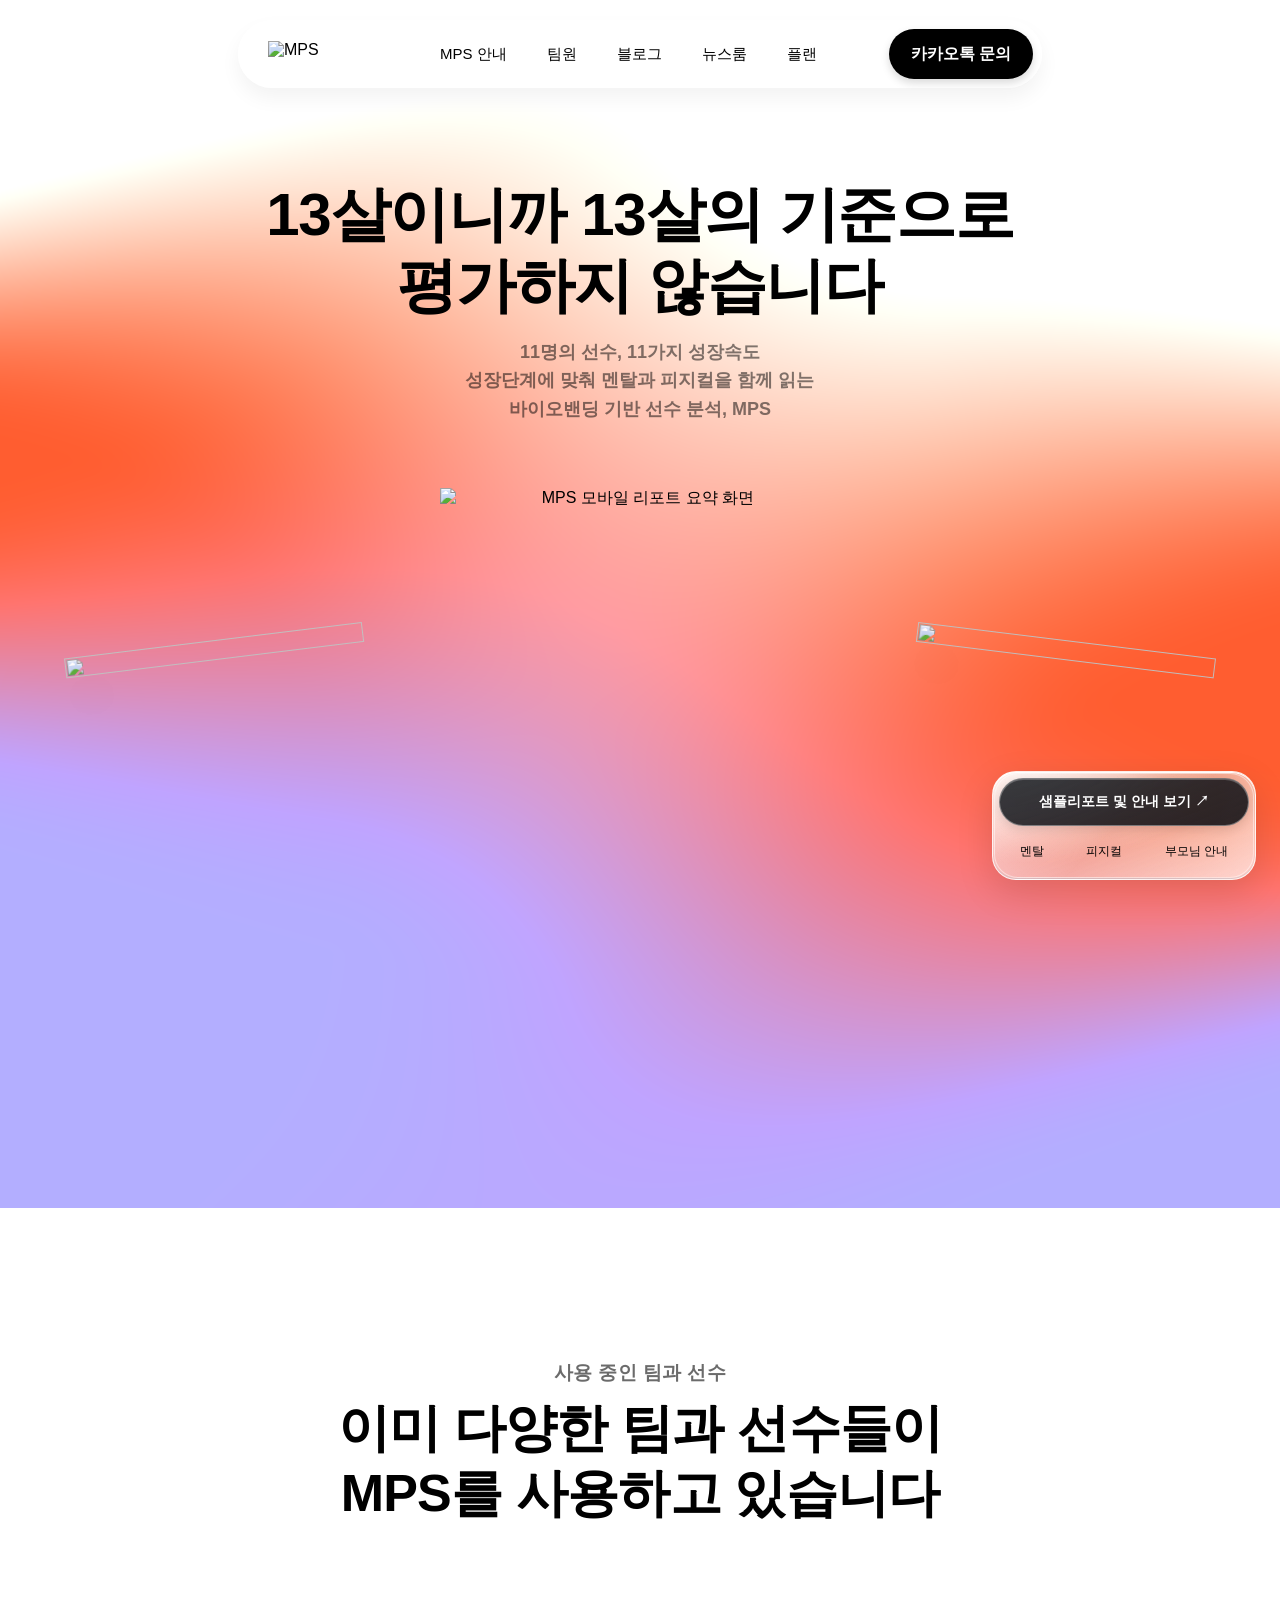
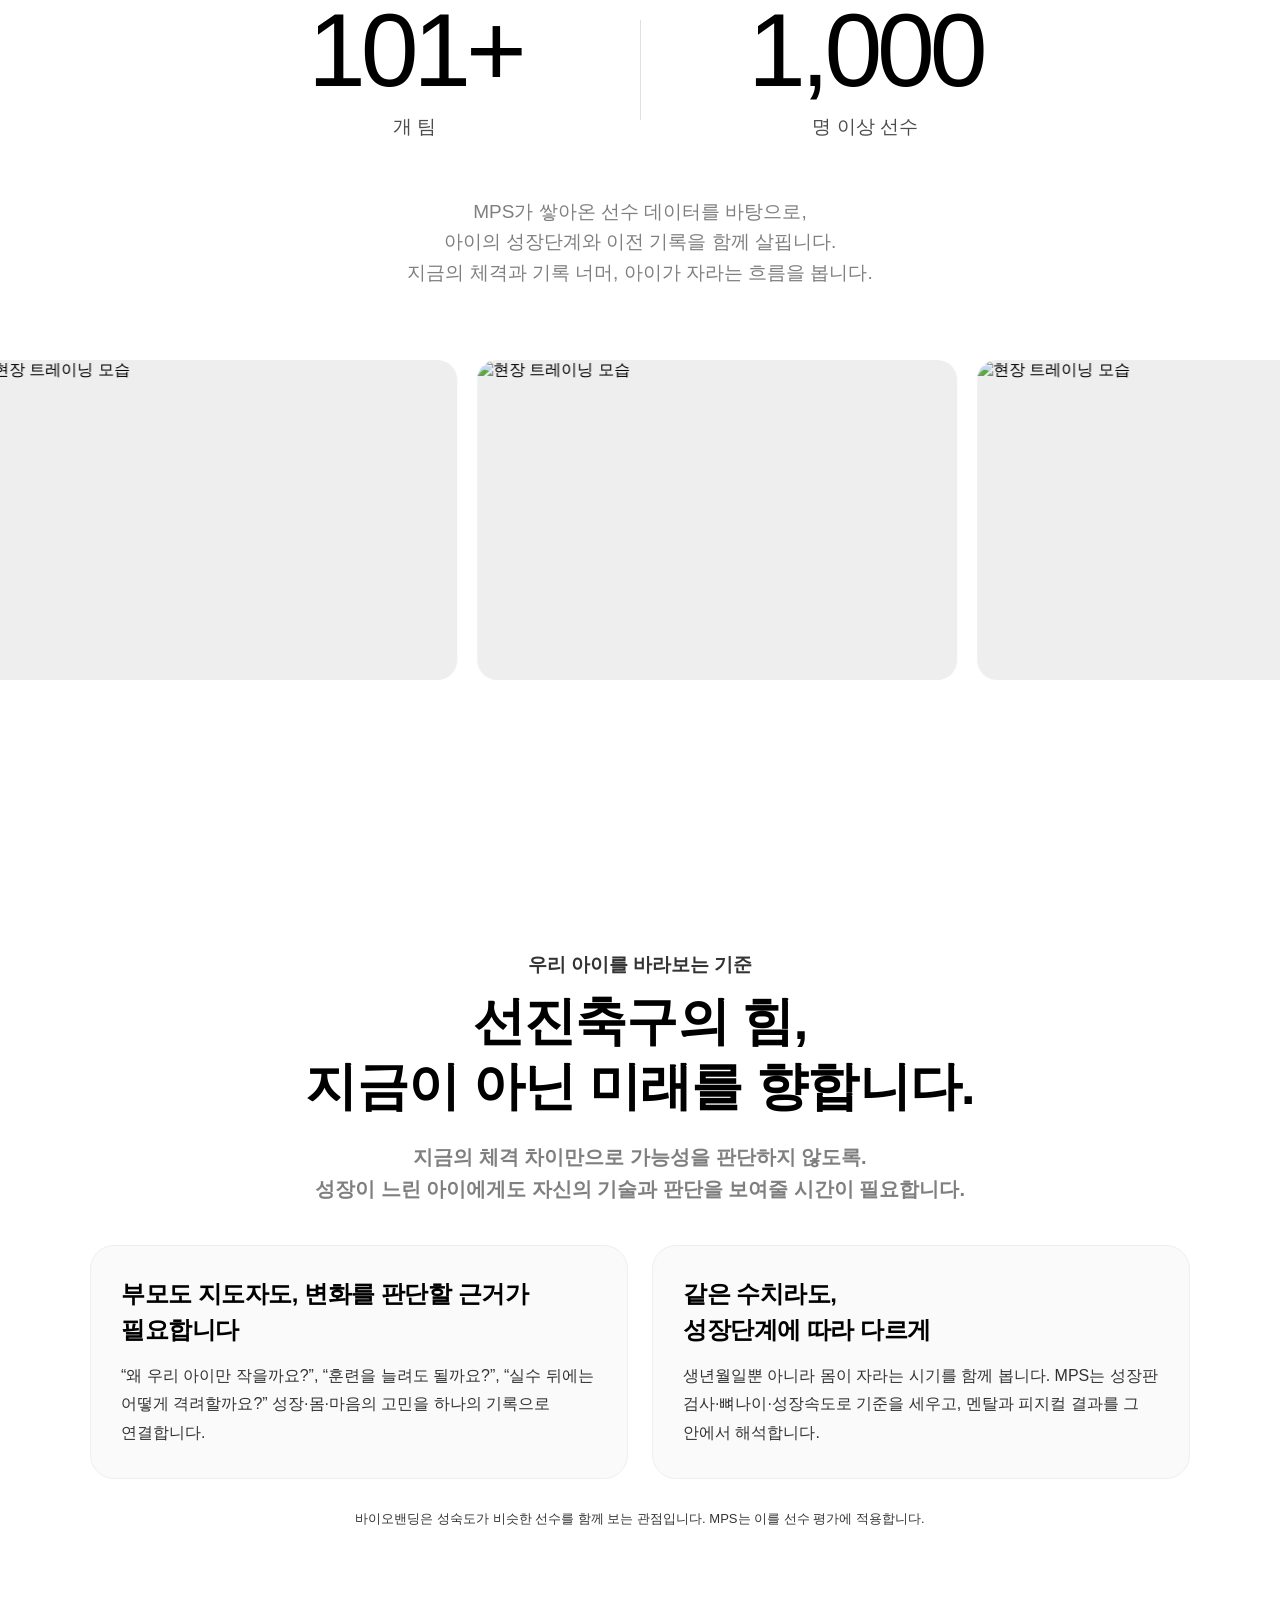
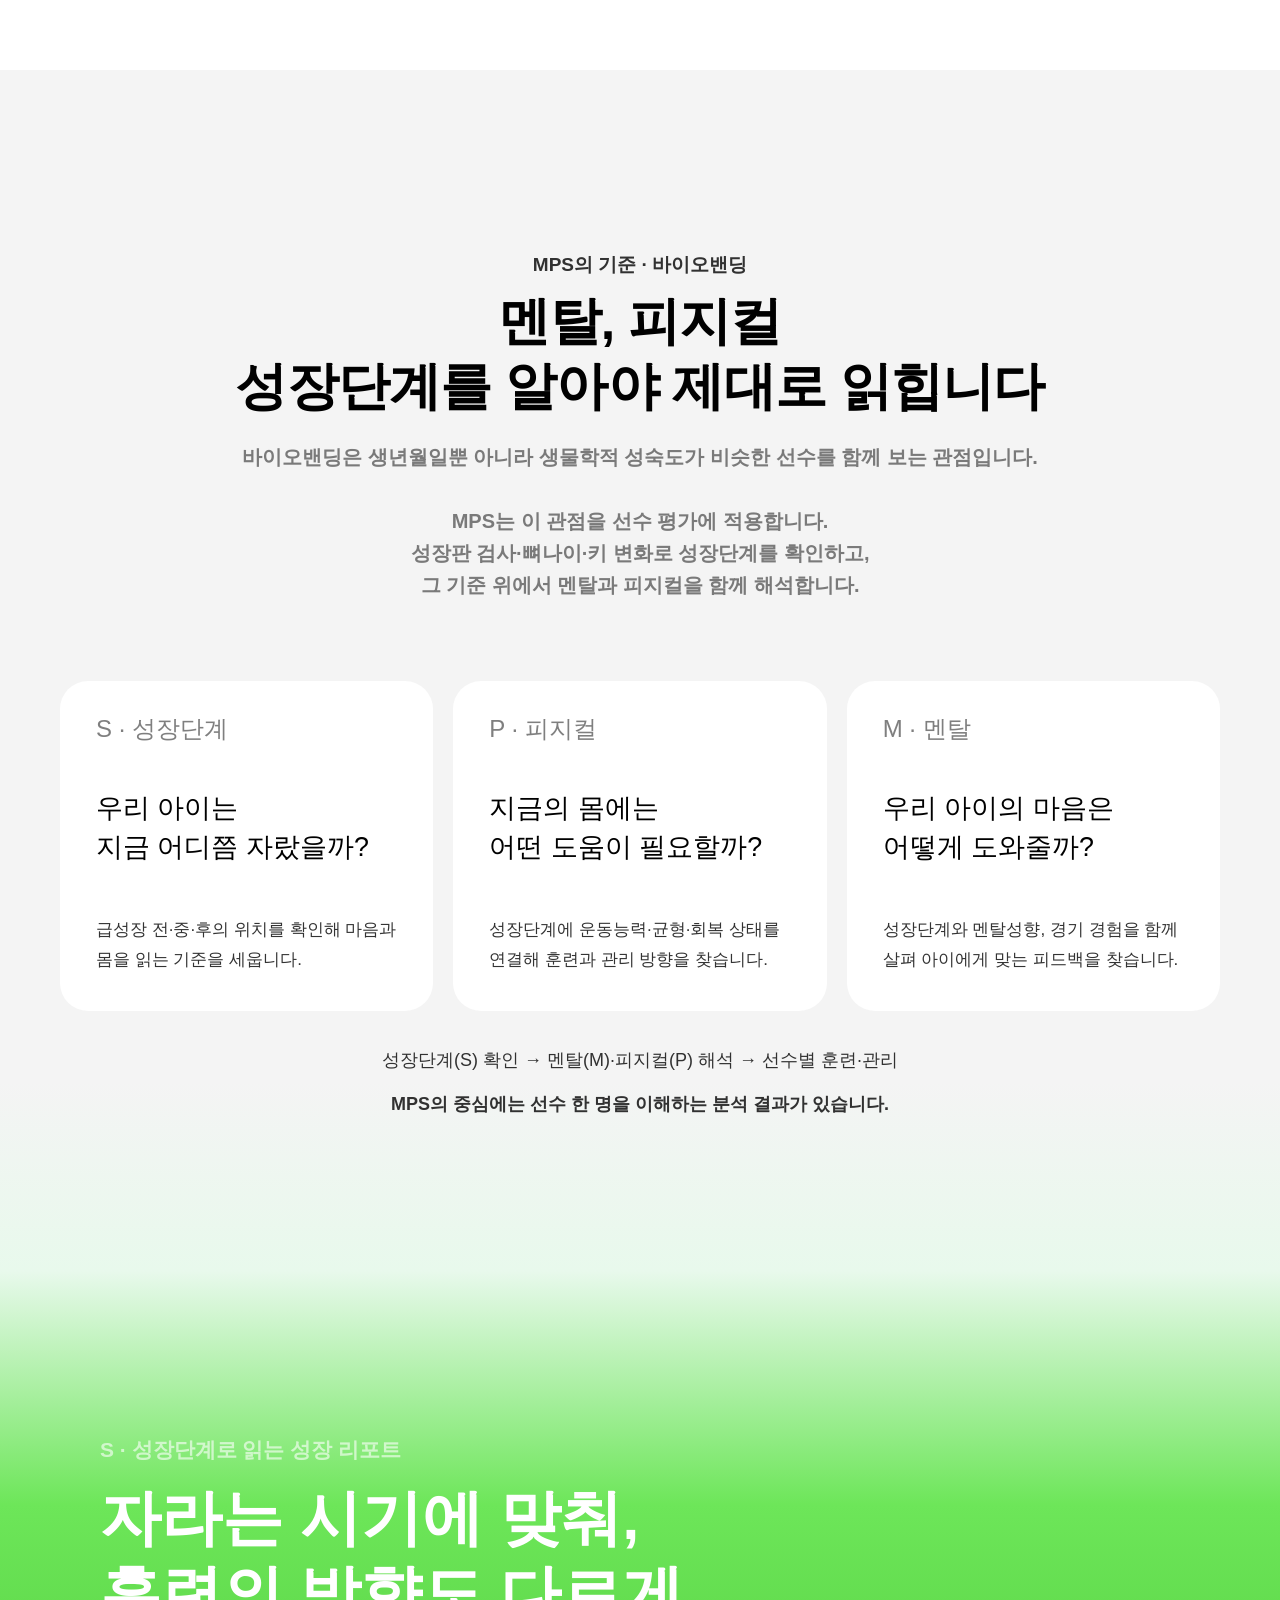
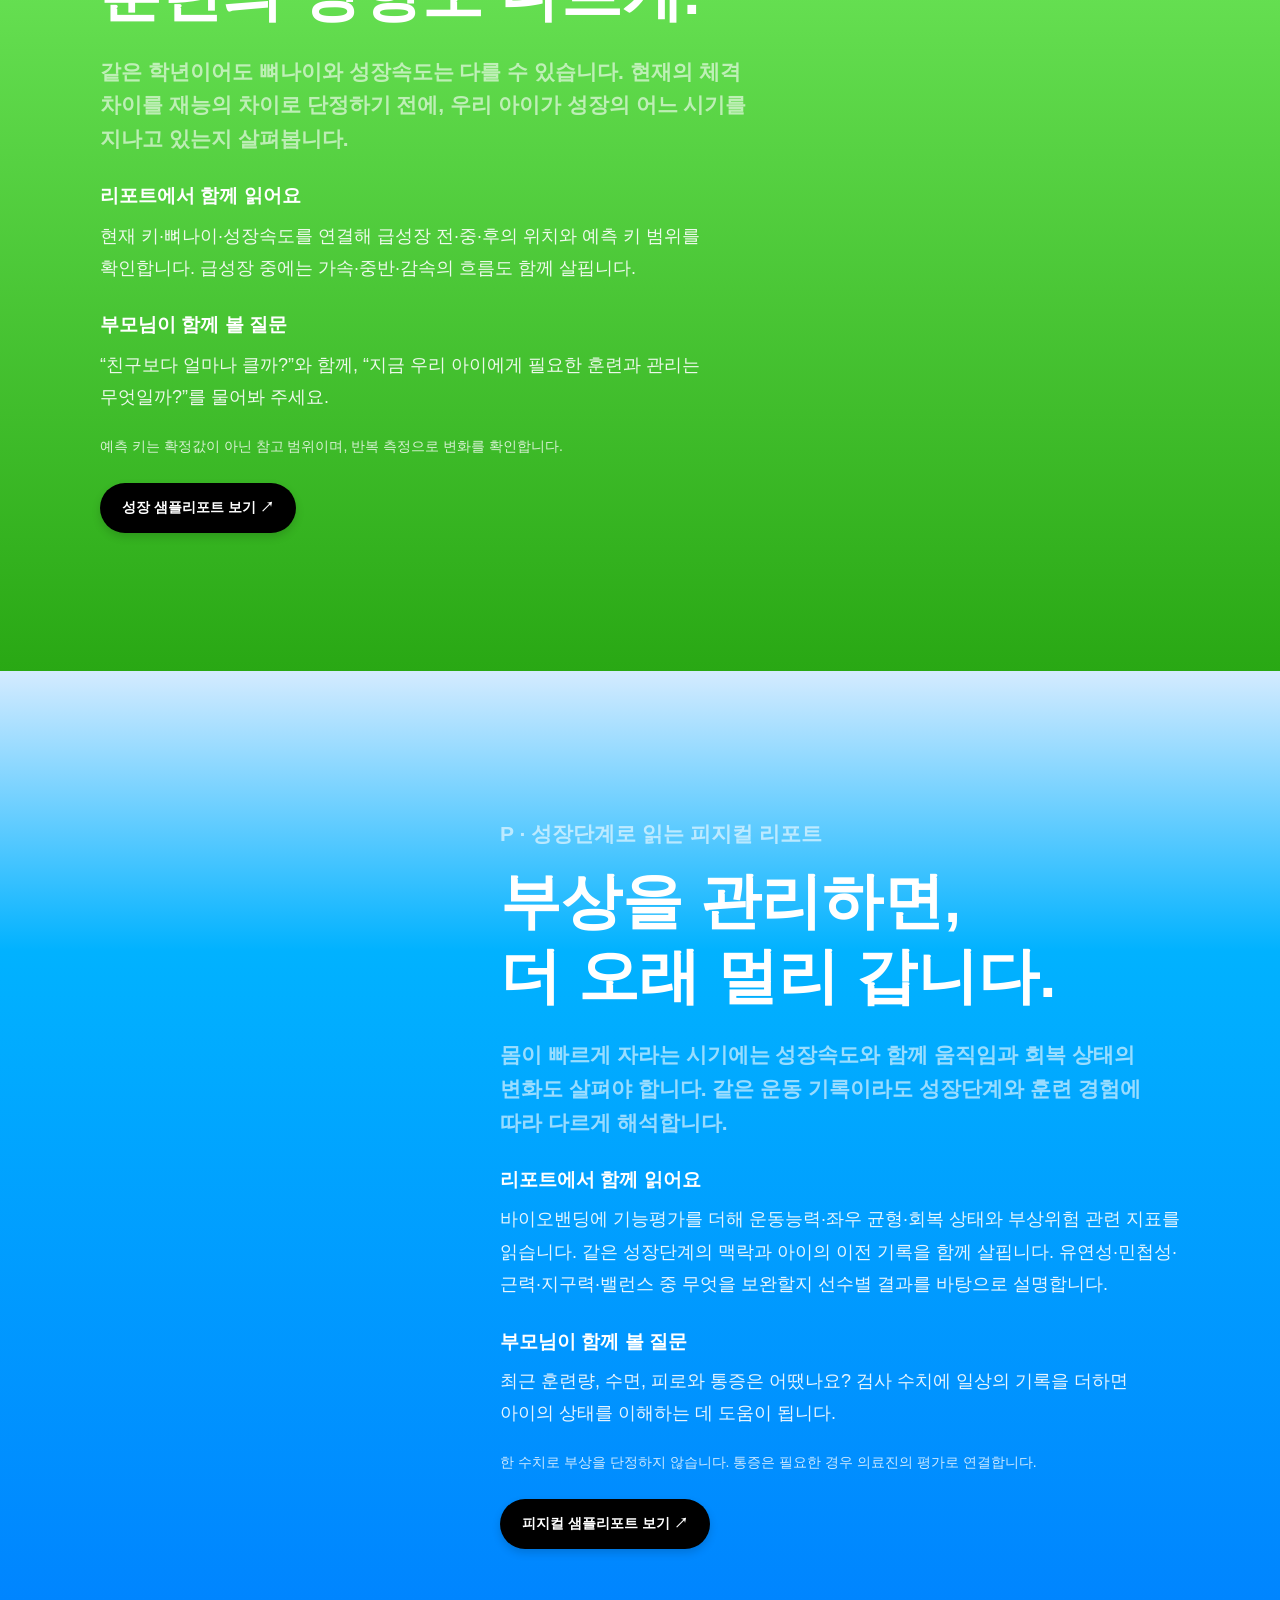
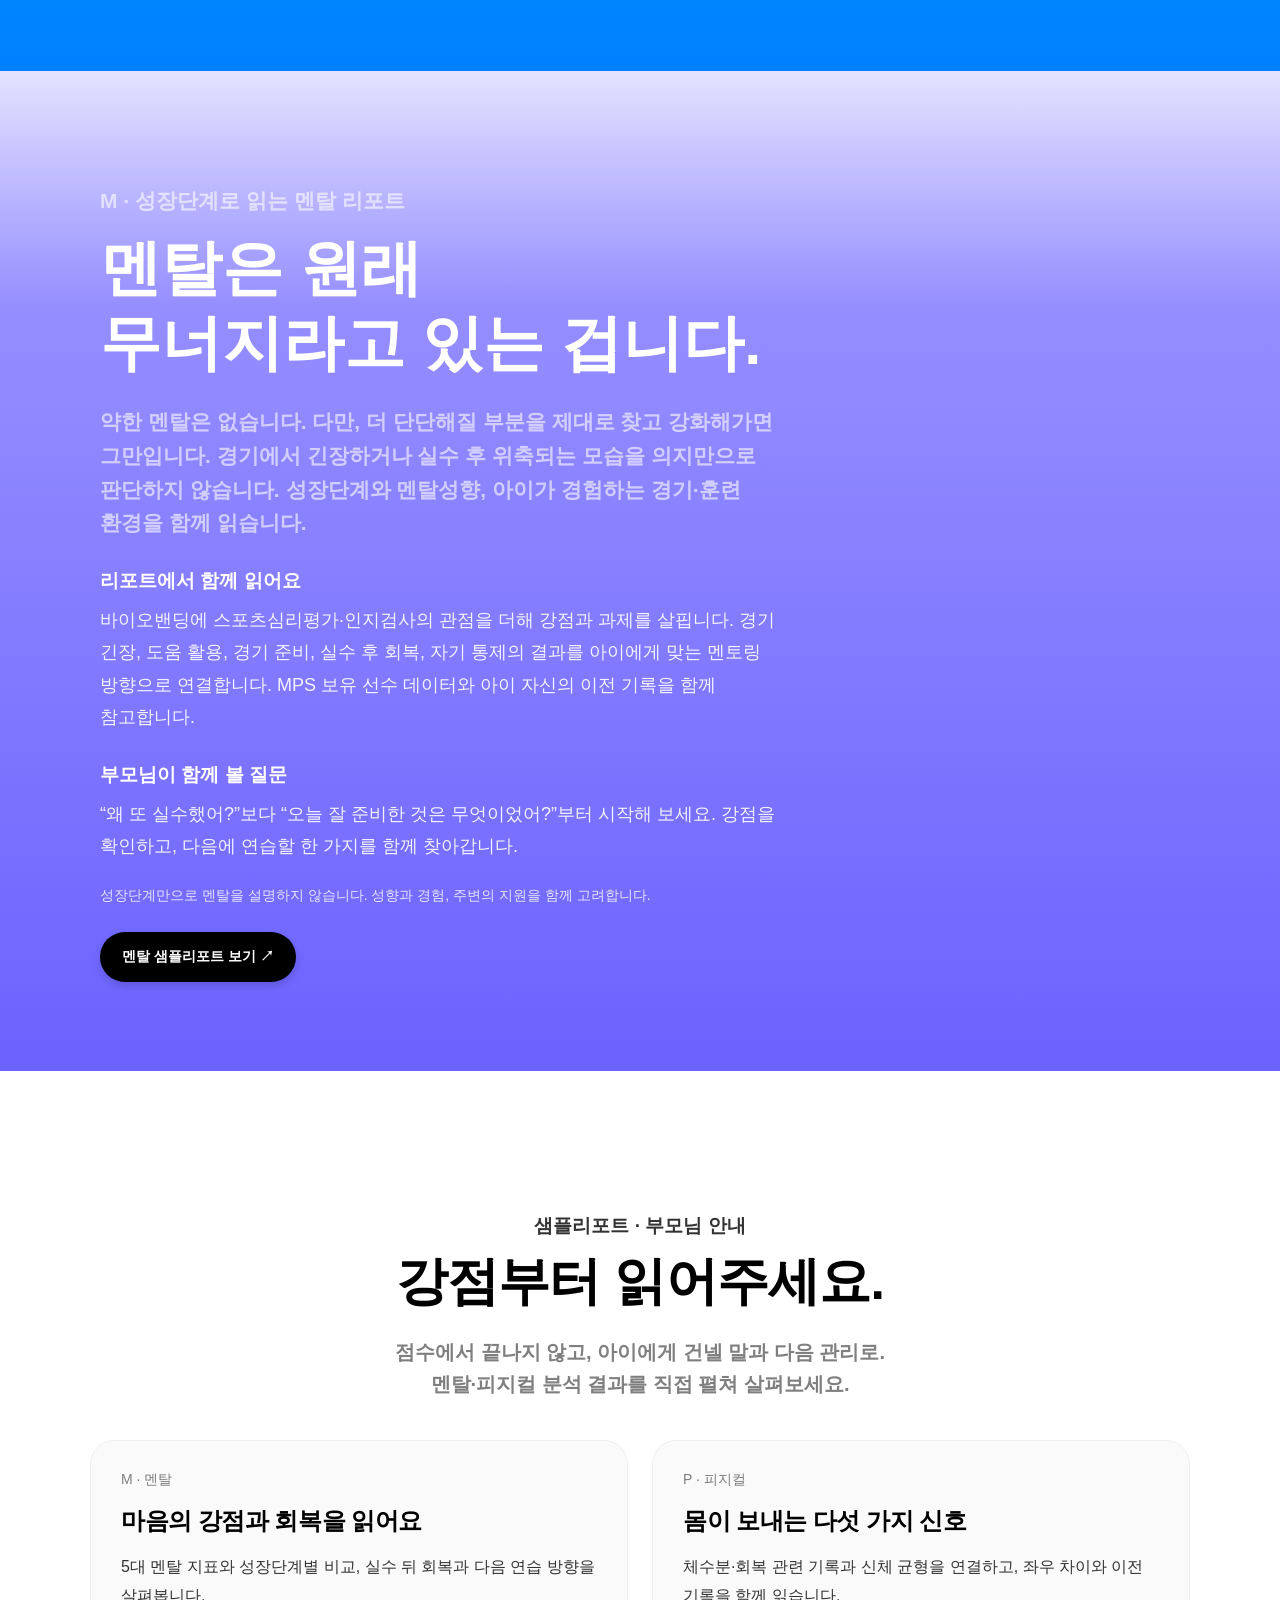
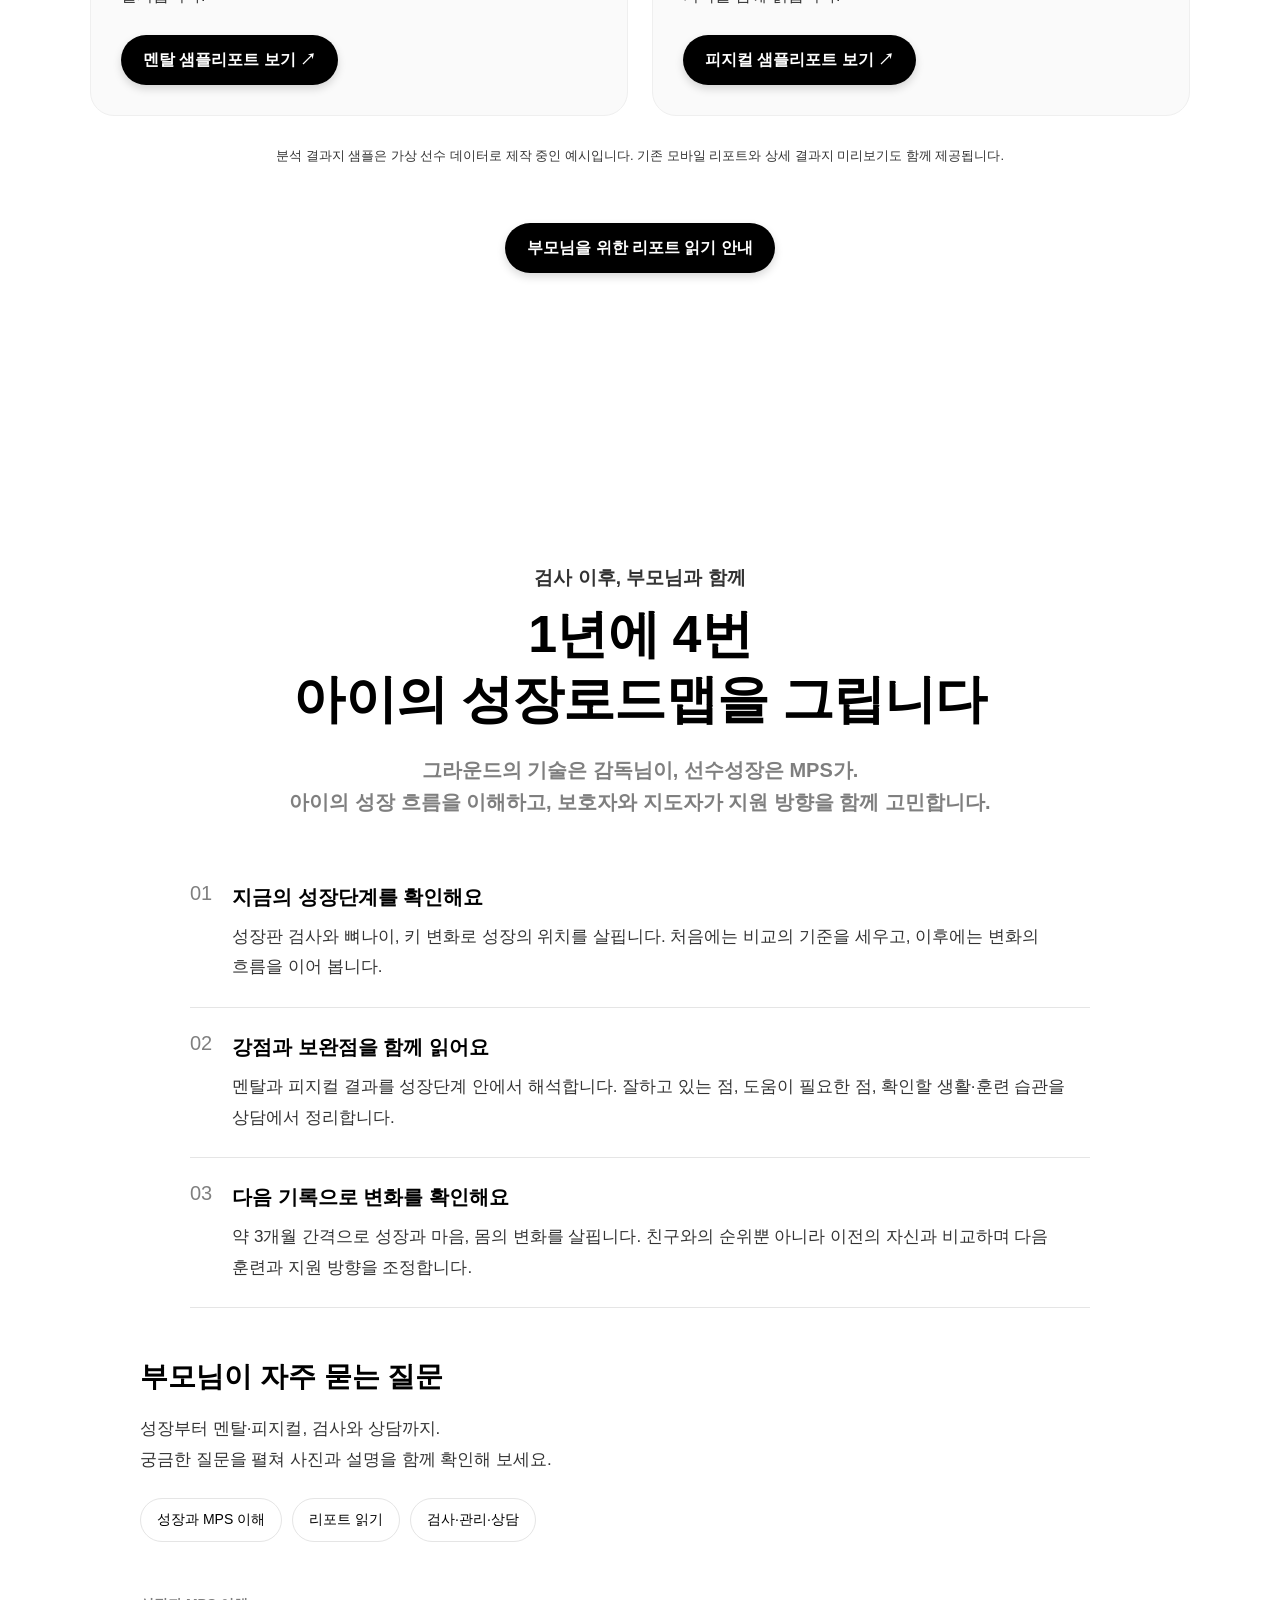
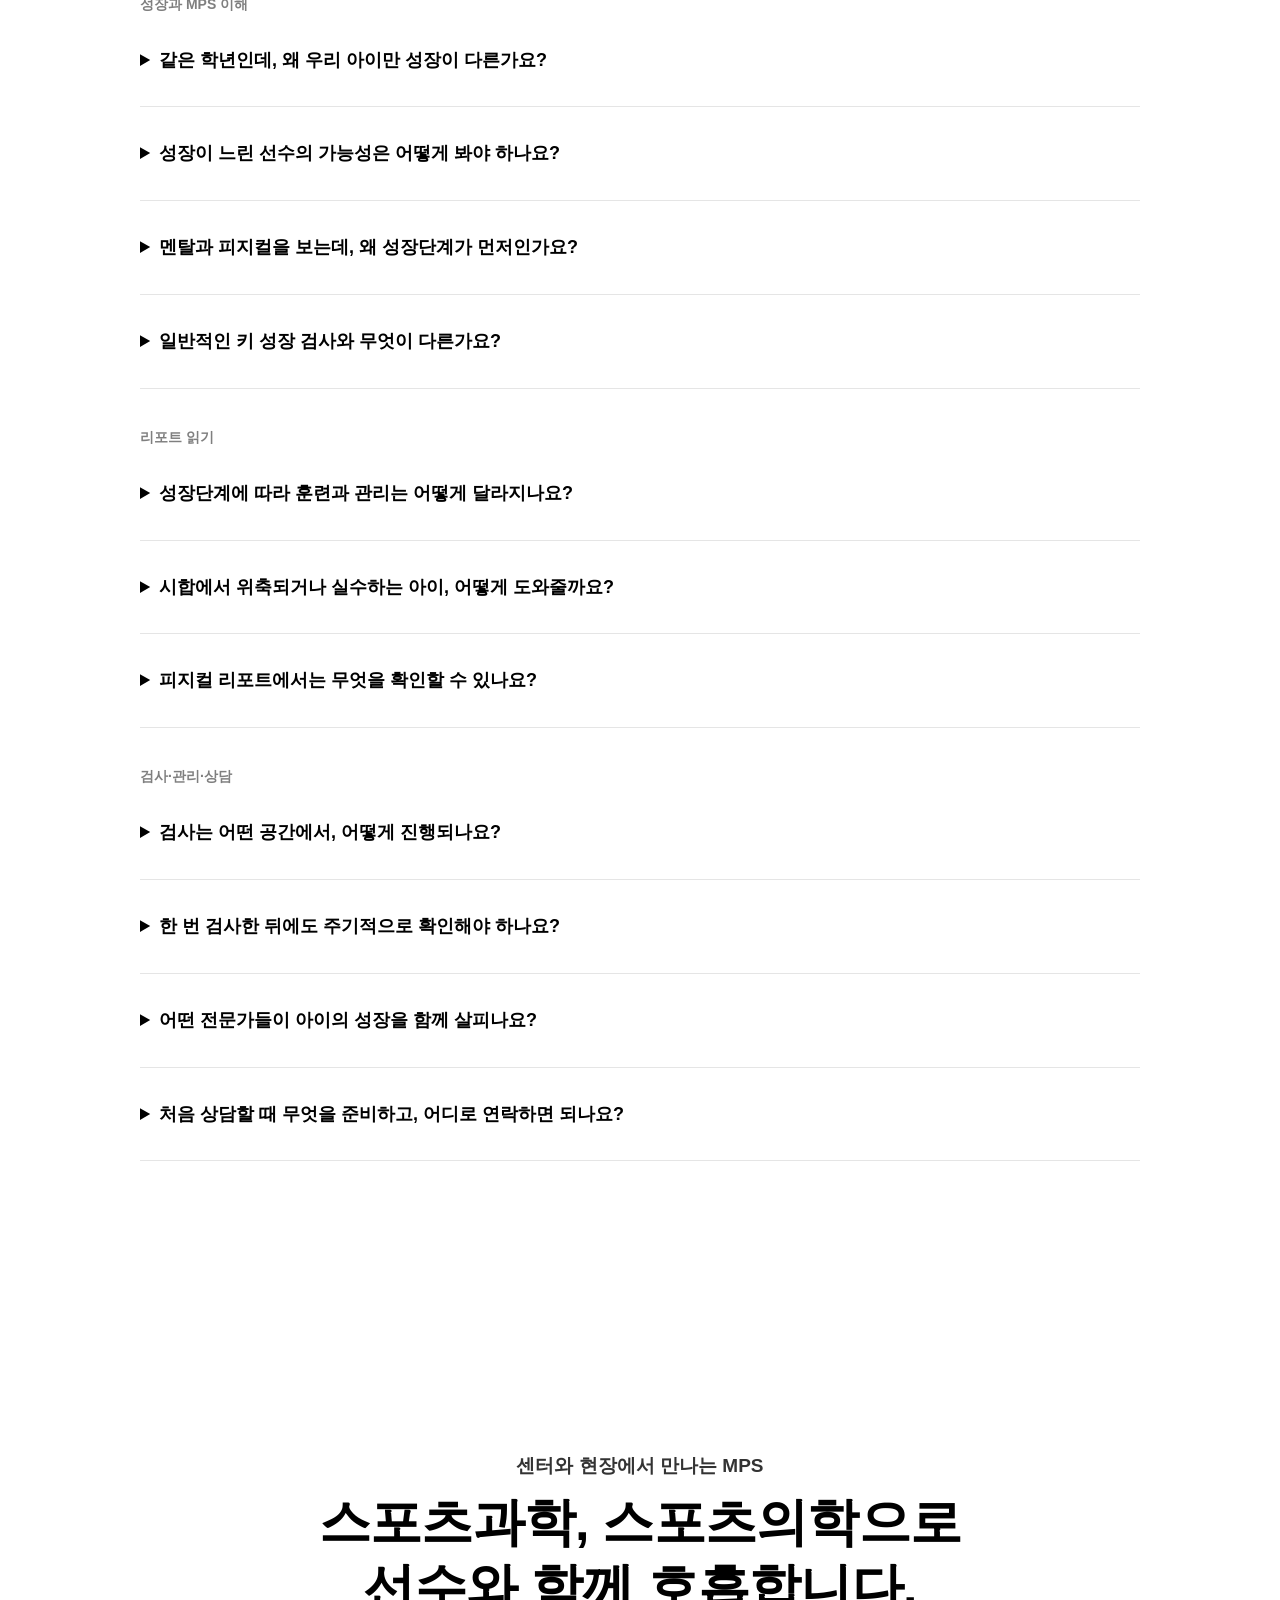
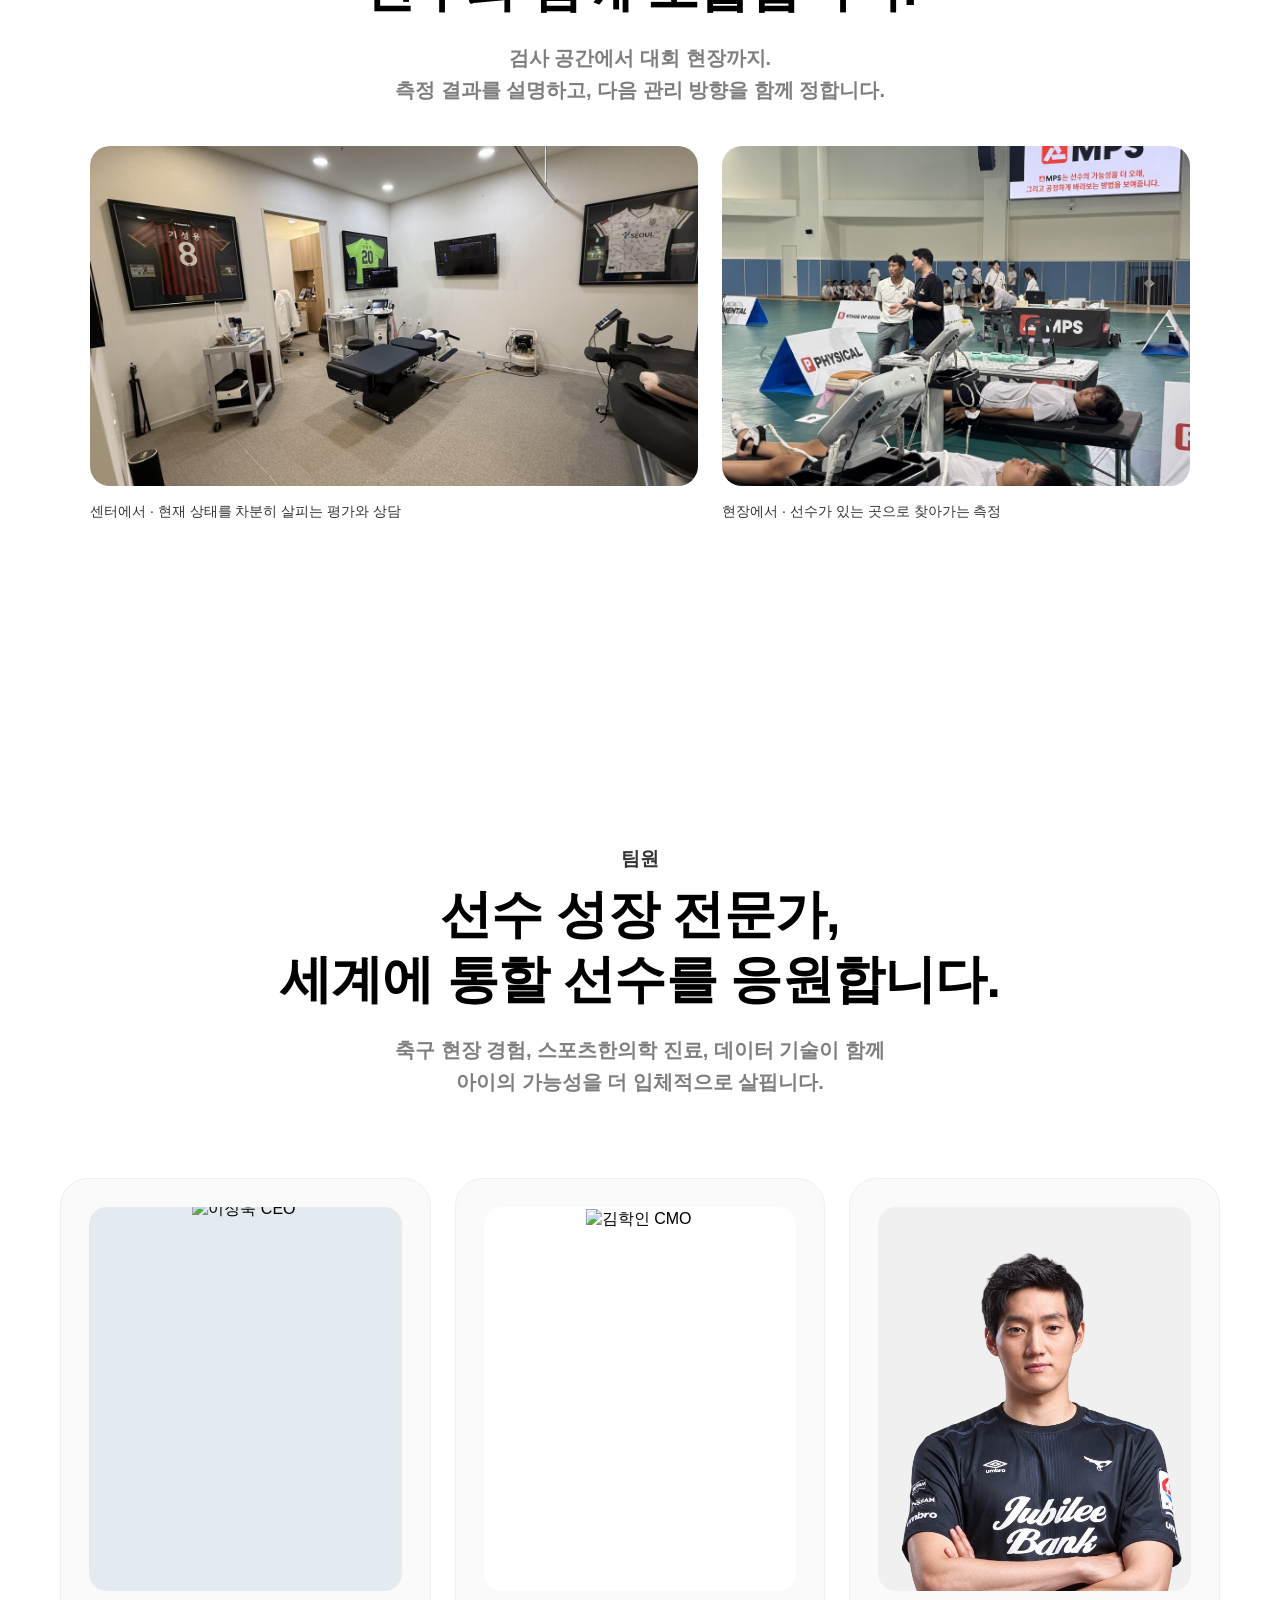
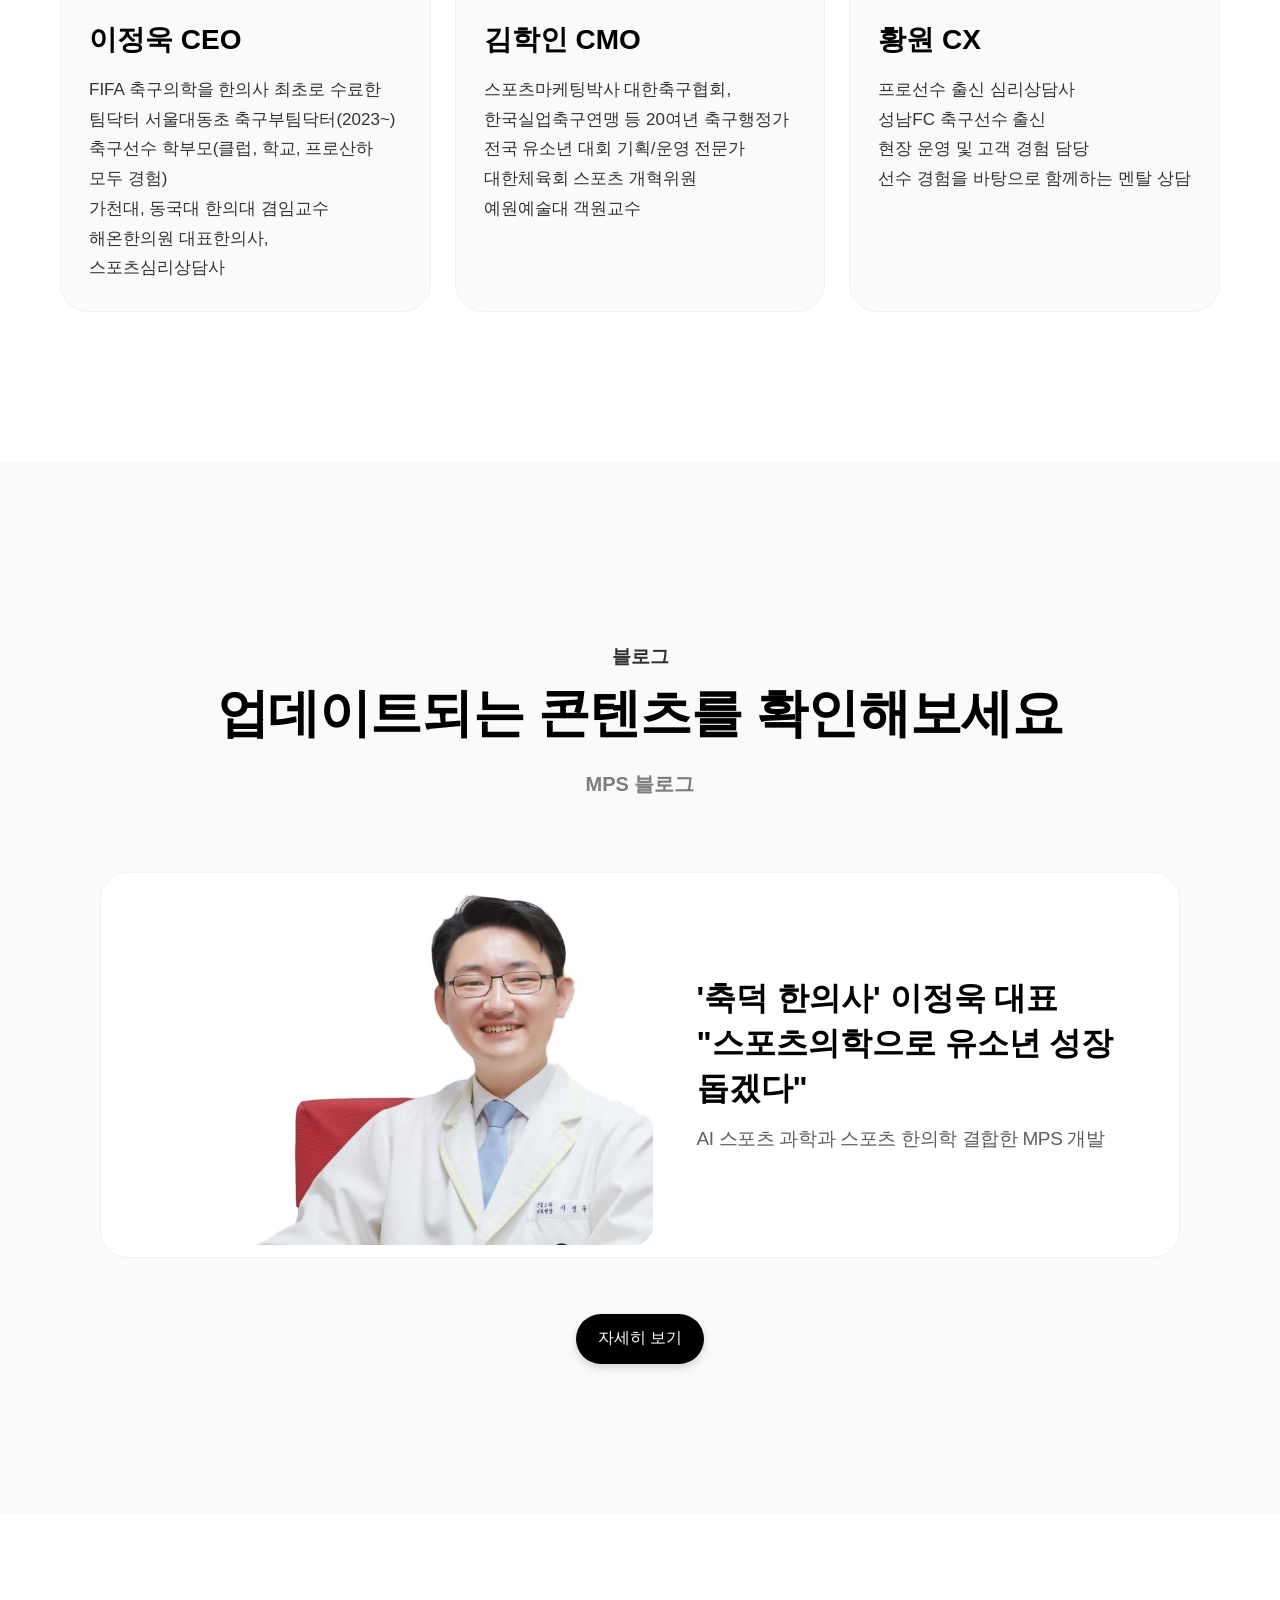
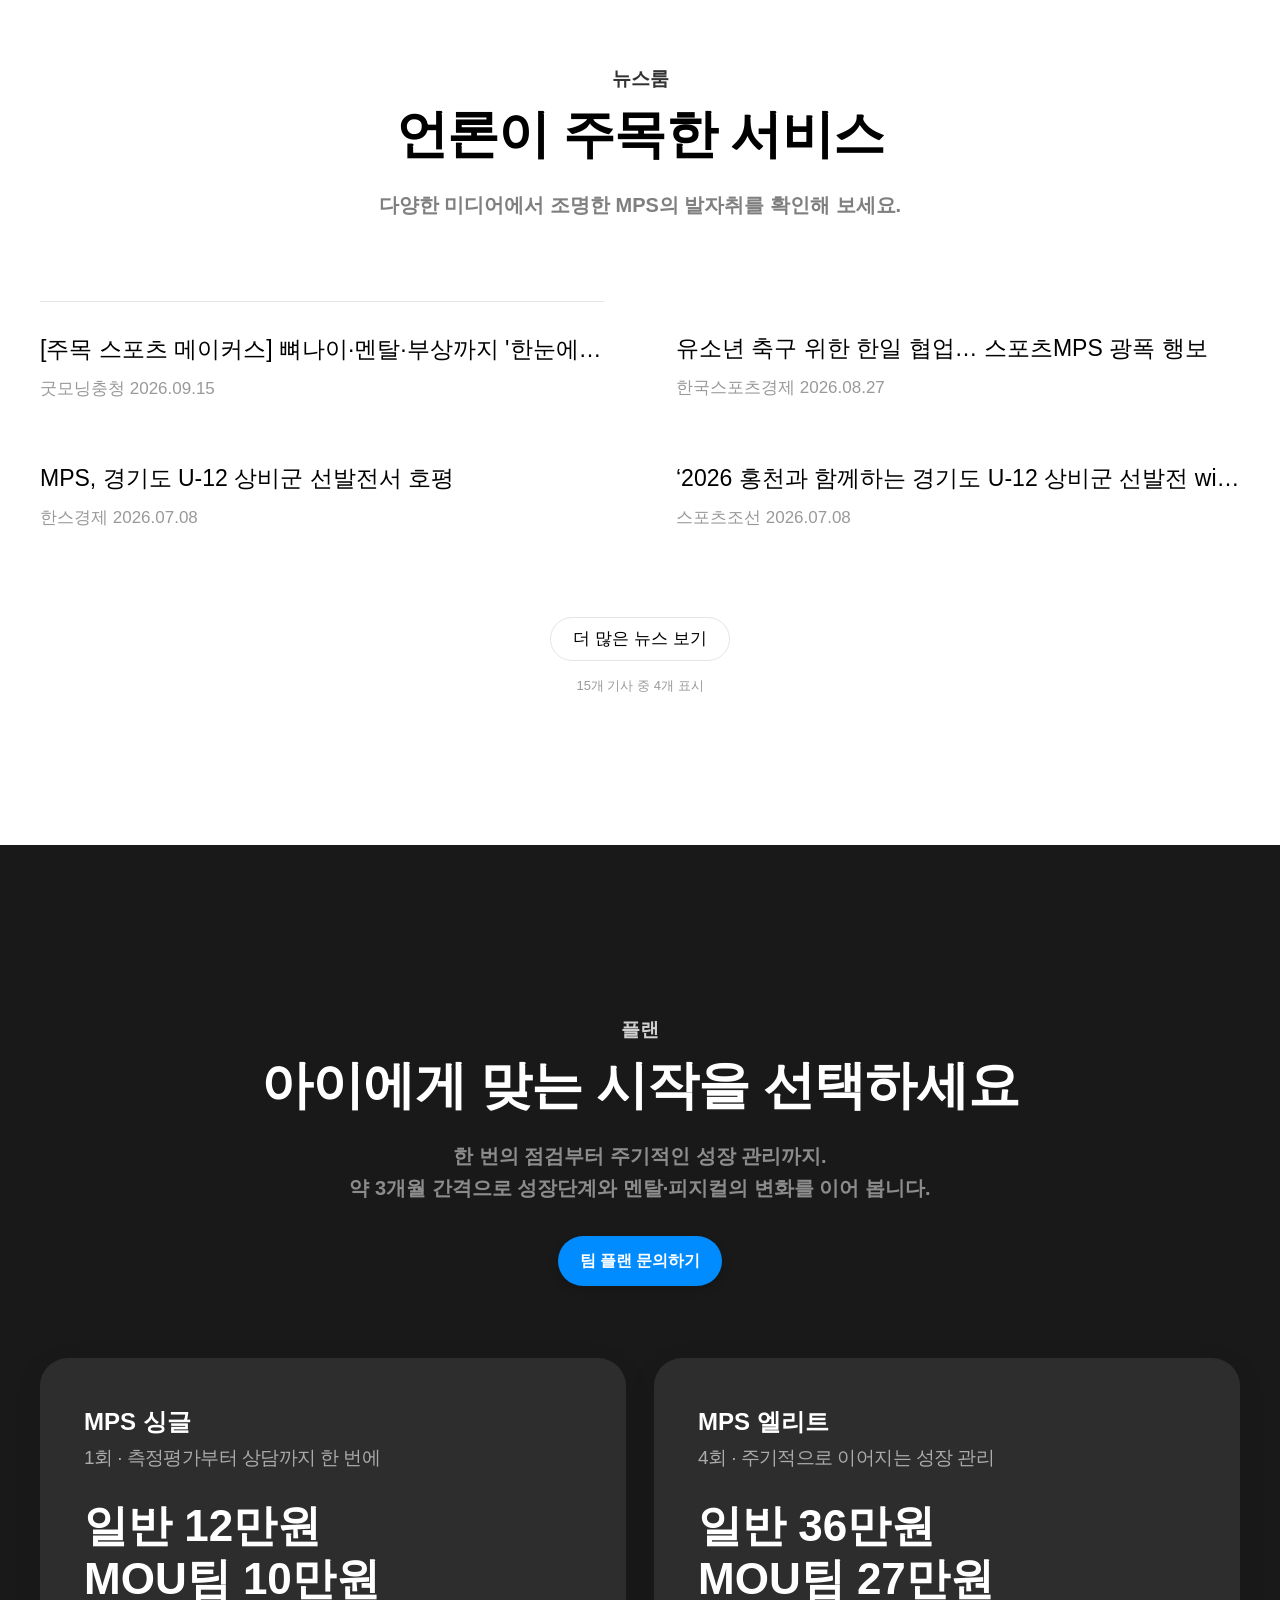
==== commit 34dfd31a: "Match welcome hero wave background and description typography" ====
--- a/index.html
+++ b/index.html
@@ -77,23 +77,8 @@
 /* ---------- HERO ---------- */
 .hero{position:relative;overflow:hidden;background:#fff}
 .hero-bg{position:absolute;inset:0;overflow:hidden}
-.hero-bg::before{content:"";position:absolute;inset:-20%;
-  background:
-    radial-gradient(38% 34% at 22% 58%,#FF4A14 0%,rgba(255,74,20,.85) 30%,rgba(255,74,20,0) 72%),
-    radial-gradient(34% 30% at 78% 50%,#FF6A2C 0%,rgba(255,106,44,.75) 32%,rgba(255,106,44,0) 72%),
-    radial-gradient(44% 40% at 30% 92%,#B89CFF 0%,rgba(184,156,255,.9) 35%,rgba(184,156,255,0) 75%),
-    radial-gradient(44% 40% at 85% 88%,#C3A6FF 0%,rgba(195,166,255,.85) 35%,rgba(195,166,255,0) 75%),
-    radial-gradient(50% 40% at 55% 70%,#F79AA6 0%,rgba(247,154,166,0) 70%),
-    #FFD9C9;
-  animation:heroflow 18s ease-in-out infinite alternate}
-.hero-bg::after{content:"";position:absolute;inset:0;
-  background:linear-gradient(180deg,#fff 0%,rgba(255,255,255,.92) 12%,rgba(255,255,255,0) 34%,rgba(255,255,255,0) 82%,#fff 100%);
-  box-shadow:inset 0 0 10px 20px #fff}
-@keyframes heroflow{
-  0%{transform:translate3d(0,0,0) scale(1)}
-  50%{transform:translate3d(3%,-2%,0) scale(1.05)}
-  100%{transform:translate3d(-3%,2%,0) scale(1.02)}
-}
+.hero-bg{background:#a6a1fb url("assets/images/hero-wave.png") center/cover no-repeat}
+.hero-bg canvas{display:block;width:100%;height:100%;visibility:hidden}
 .hero-in{position:relative;padding:140px 24px 0;text-align:center}
 .hero h1{font-size:36px;font-weight:800;line-height:1.2;letter-spacing:-.01em}
 .hero .sub{margin-top:18px;font-size:16px}
@@ -453,6 +438,8 @@
 <script defer="" src="assets/js/mobile-nav.js"></script>
 <link href="assets/css/welcome-motion.css" rel="stylesheet"/>
 <script defer="" src="assets/js/welcome-motion.js"></script>
+<link rel="stylesheet" href="assets/css/hero-welcome.css?v=20261009-1"/>
+<script defer src="assets/js/hero-wave.js?v=20261009-1"></script>
 </head>
 <body>
 <!-- NAV -->
@@ -473,13 +460,10 @@
 <main id="top">
 <!-- HERO -->
 <section class="hero">
-<div aria-hidden="true" class="hero-bg"></div>
+<div aria-hidden="true" class="hero-bg"><canvas></canvas></div>
 <div class="hero-in">
 <h1>13살이니까 13살의 기준으로<br/>평가하지 않습니다</h1>
-<p class="sub">
-<span class="pc">11명의 선수, 11가지 성장속도<br/>바이오밴딩을 기반으로 성장단계에 맞춰 멘탈과 피지컬을 함께 읽습니다</span>
-<span class="mo">11명의 선수, 11가지 성장속도<br/>성장단계에 맞춰 멘탈과 피지컬을 함께 읽는<br/>바이오밴딩 기반 선수 분석, MPS</span>
-</p>
+<p class="sub hero-description">11명의 선수, 11가지 성장속도<br/>성장단계에 맞춰 멘탈과 피지컬을 함께 읽는<br/>바이오밴딩 기반 선수 분석, MPS</p>
 <div class="phones">
 <img alt="" class="phone-side l" height="6744" loading="lazy" src="https://framerusercontent.com/images/ncKfViDg80umG7fIMxYchZo7QI.png?scale-down-to=1024" width="3320"/>
 <img alt="MPS 모바일 리포트 요약 화면" class="phone-main" height="5058" src="https://framerusercontent.com/images/wcnx8jAgBXCbwHrPc8pWuTyFvmc.png?scale-down-to=2048" width="2490"/>
--- a/assets/css/hero-welcome.css
+++ b/assets/css/hero-welcome.css
@@ -0,0 +1,5 @@
+/* Match welcome.sportsmps.com's hero description, including its variable font axis. */
+.hero{box-shadow:none}
+.hero-bg::before,.hero-bg::after{content:none}
+.hero .hero-description{font-family:"Pretendard Variable",Pretendard,sans-serif;font-size:14px;font-weight:700;font-variation-settings:"wght" 300;font-feature-settings:"blwf" on,"cv09" on,"cv03" on,"cv04" on,"cv11" on;line-height:1.6;letter-spacing:normal;color:rgba(0,0,0,.5);margin-top:16px}
+@media(min-width:810px){.hero .hero-description{font-size:18px}}
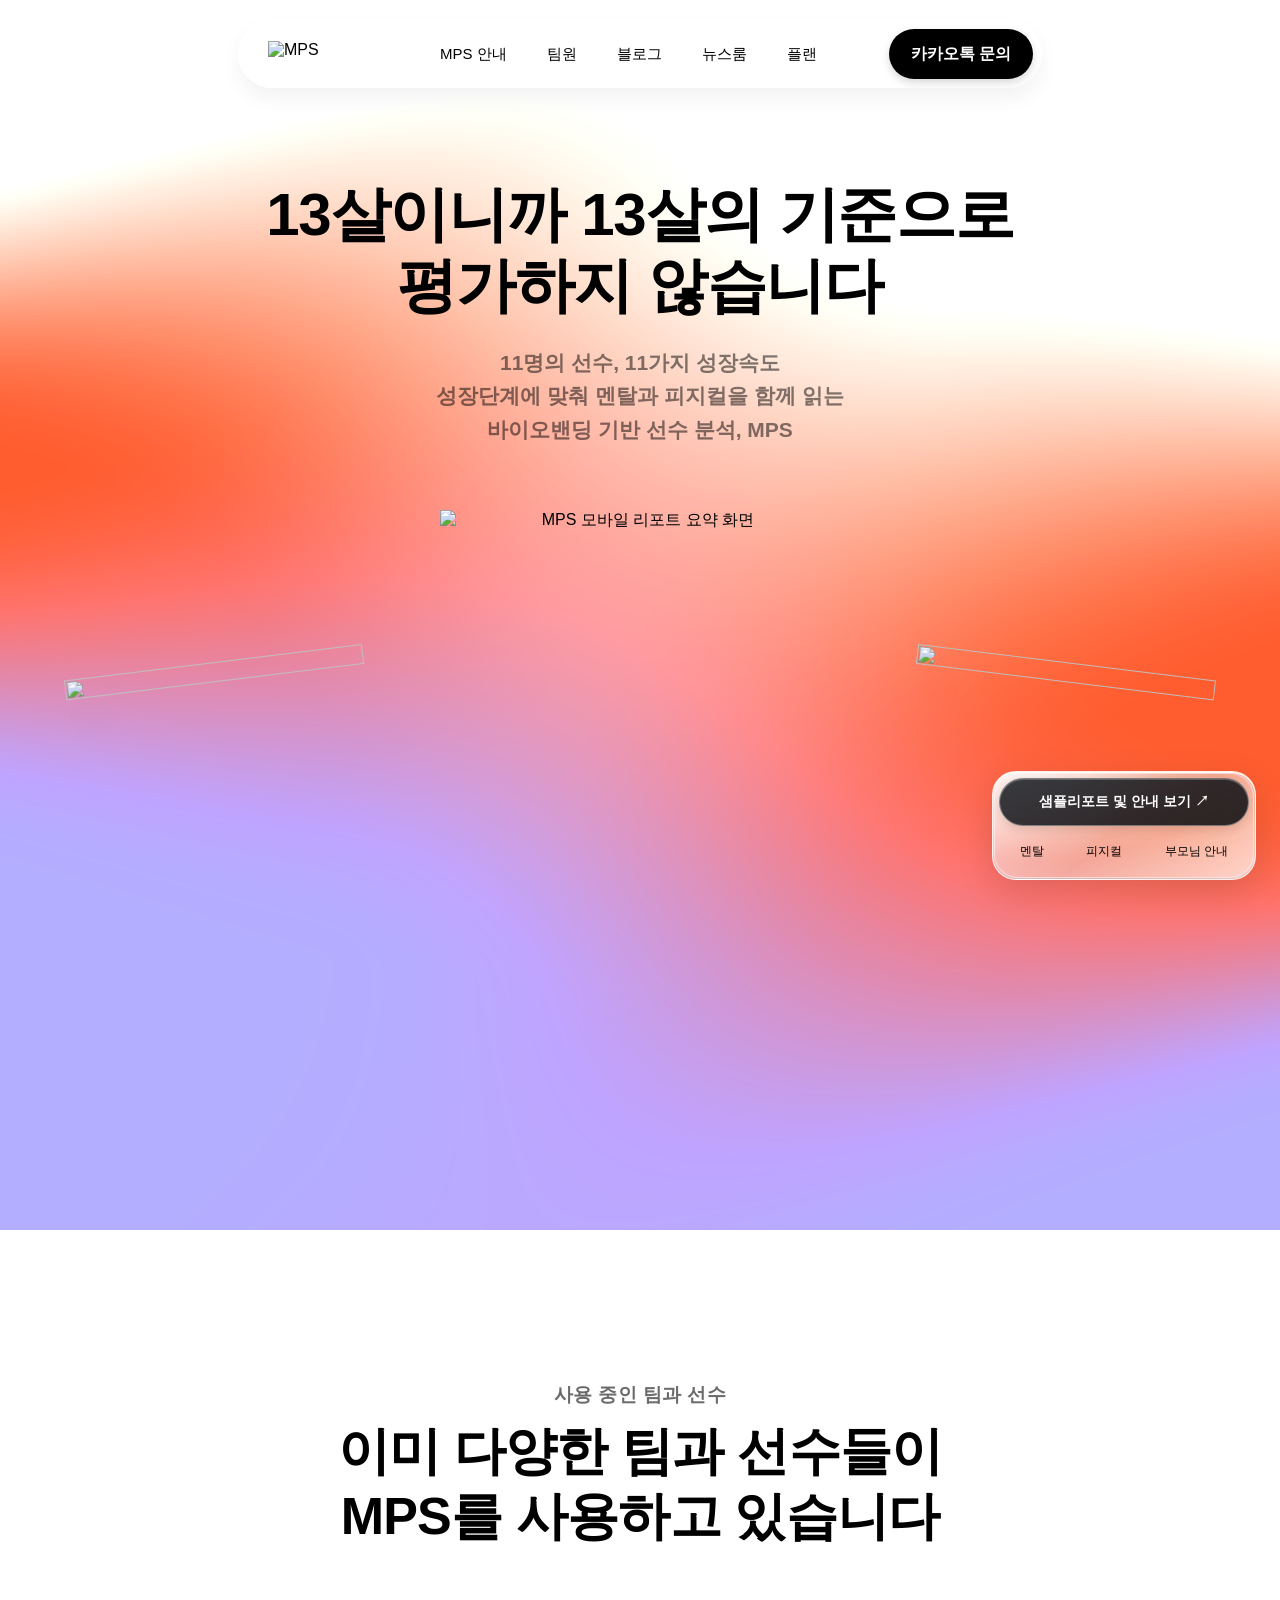
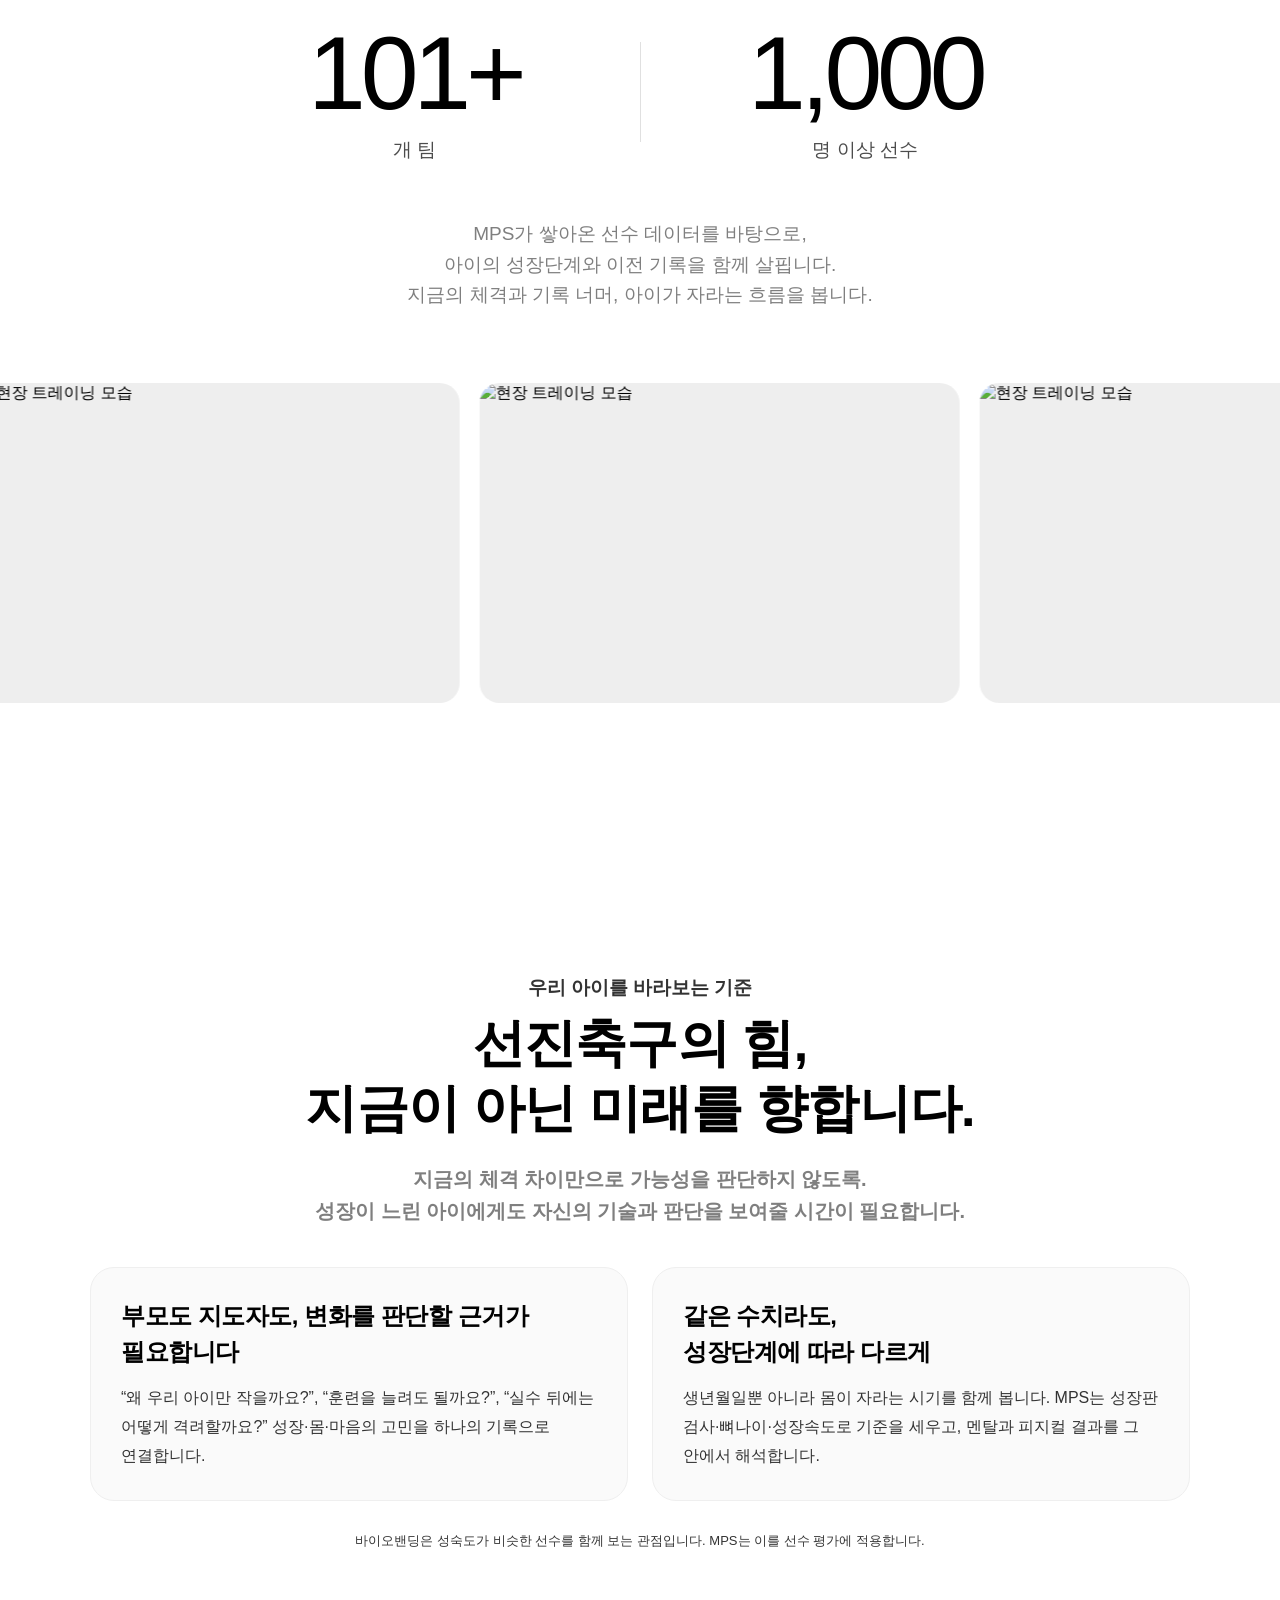
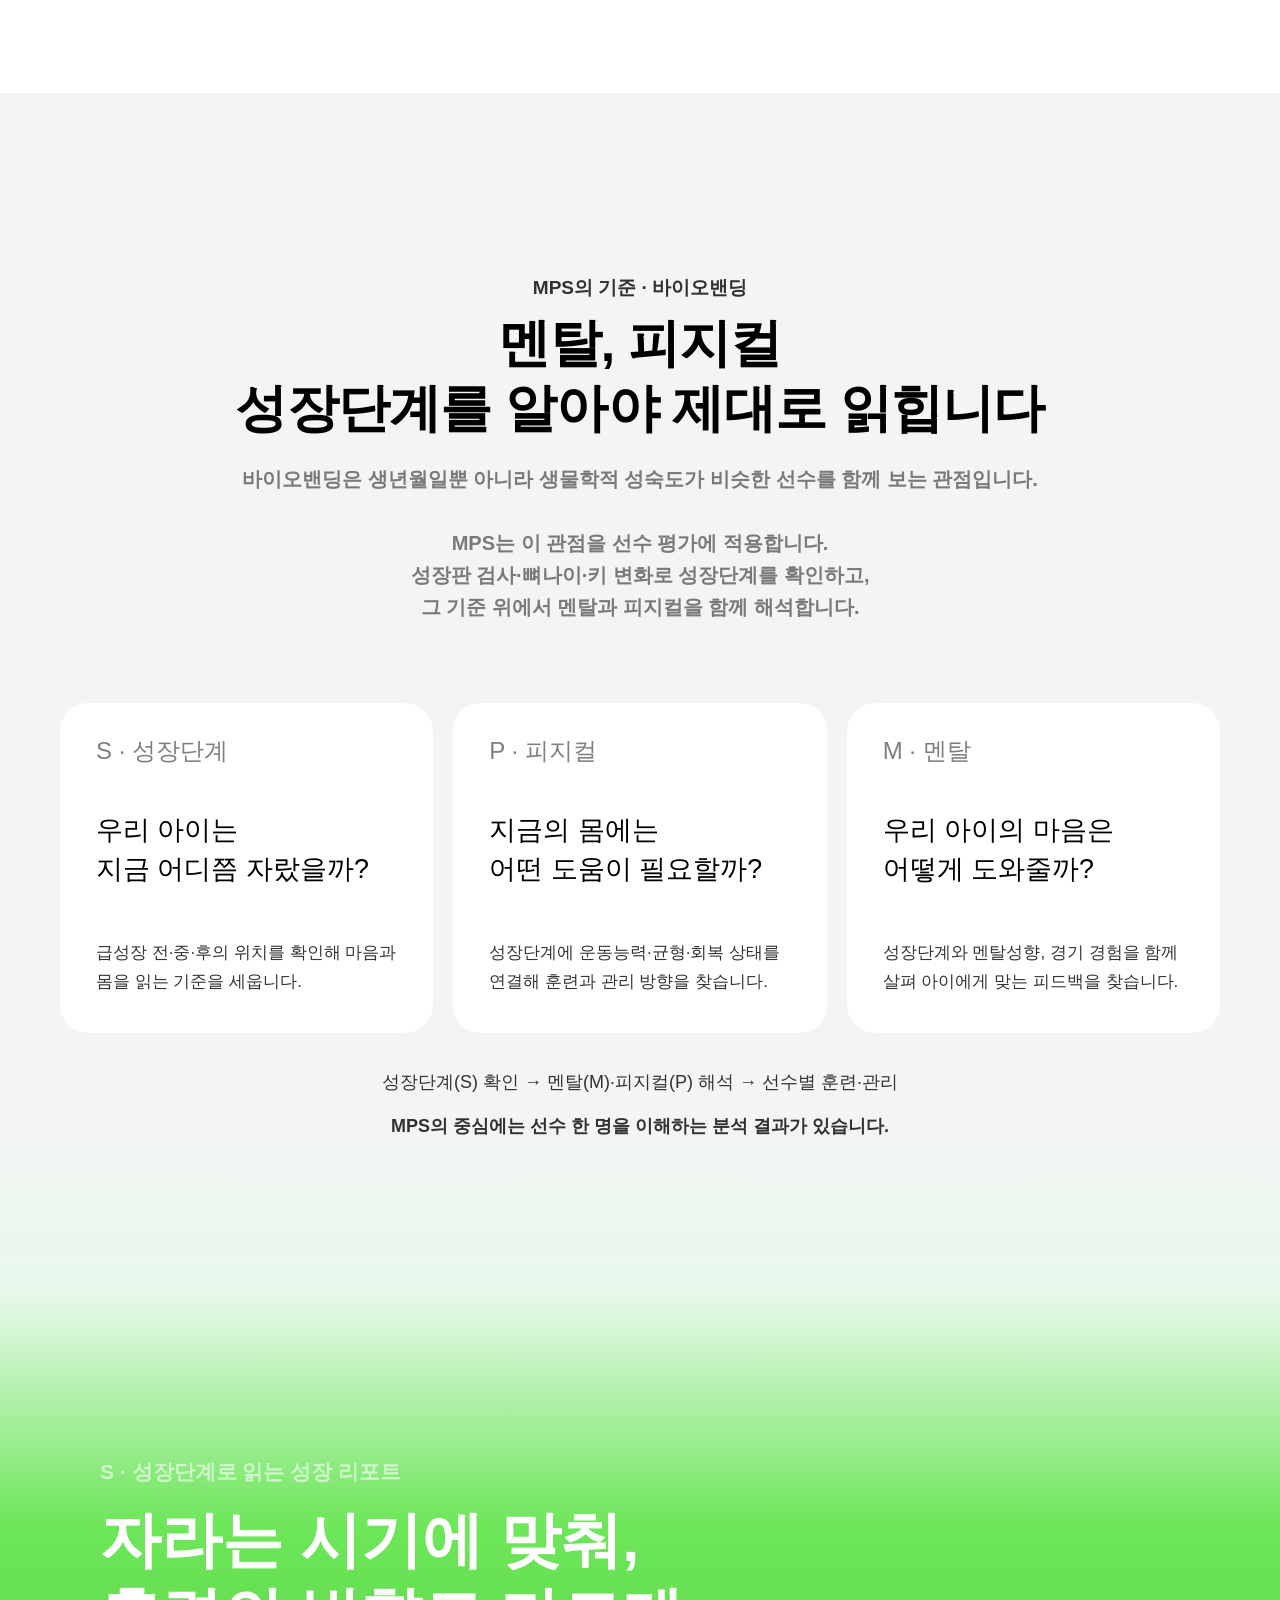
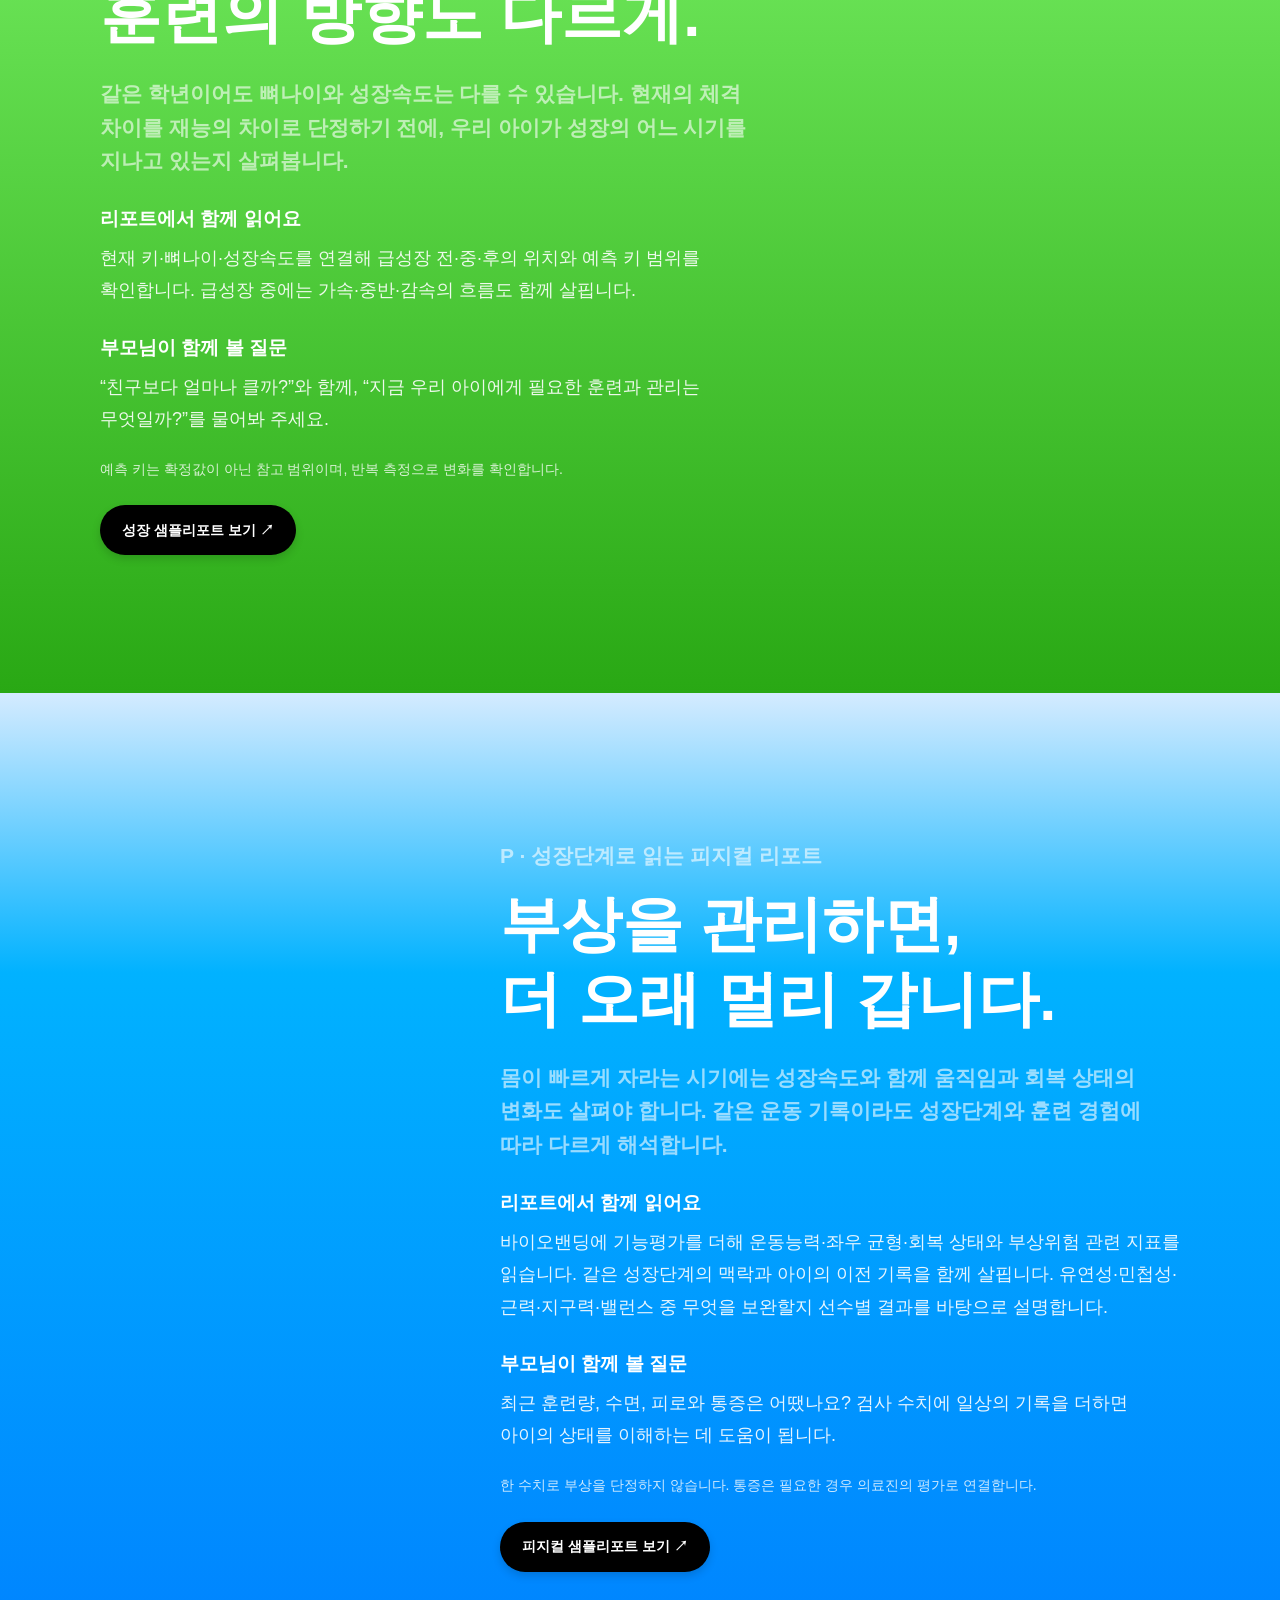
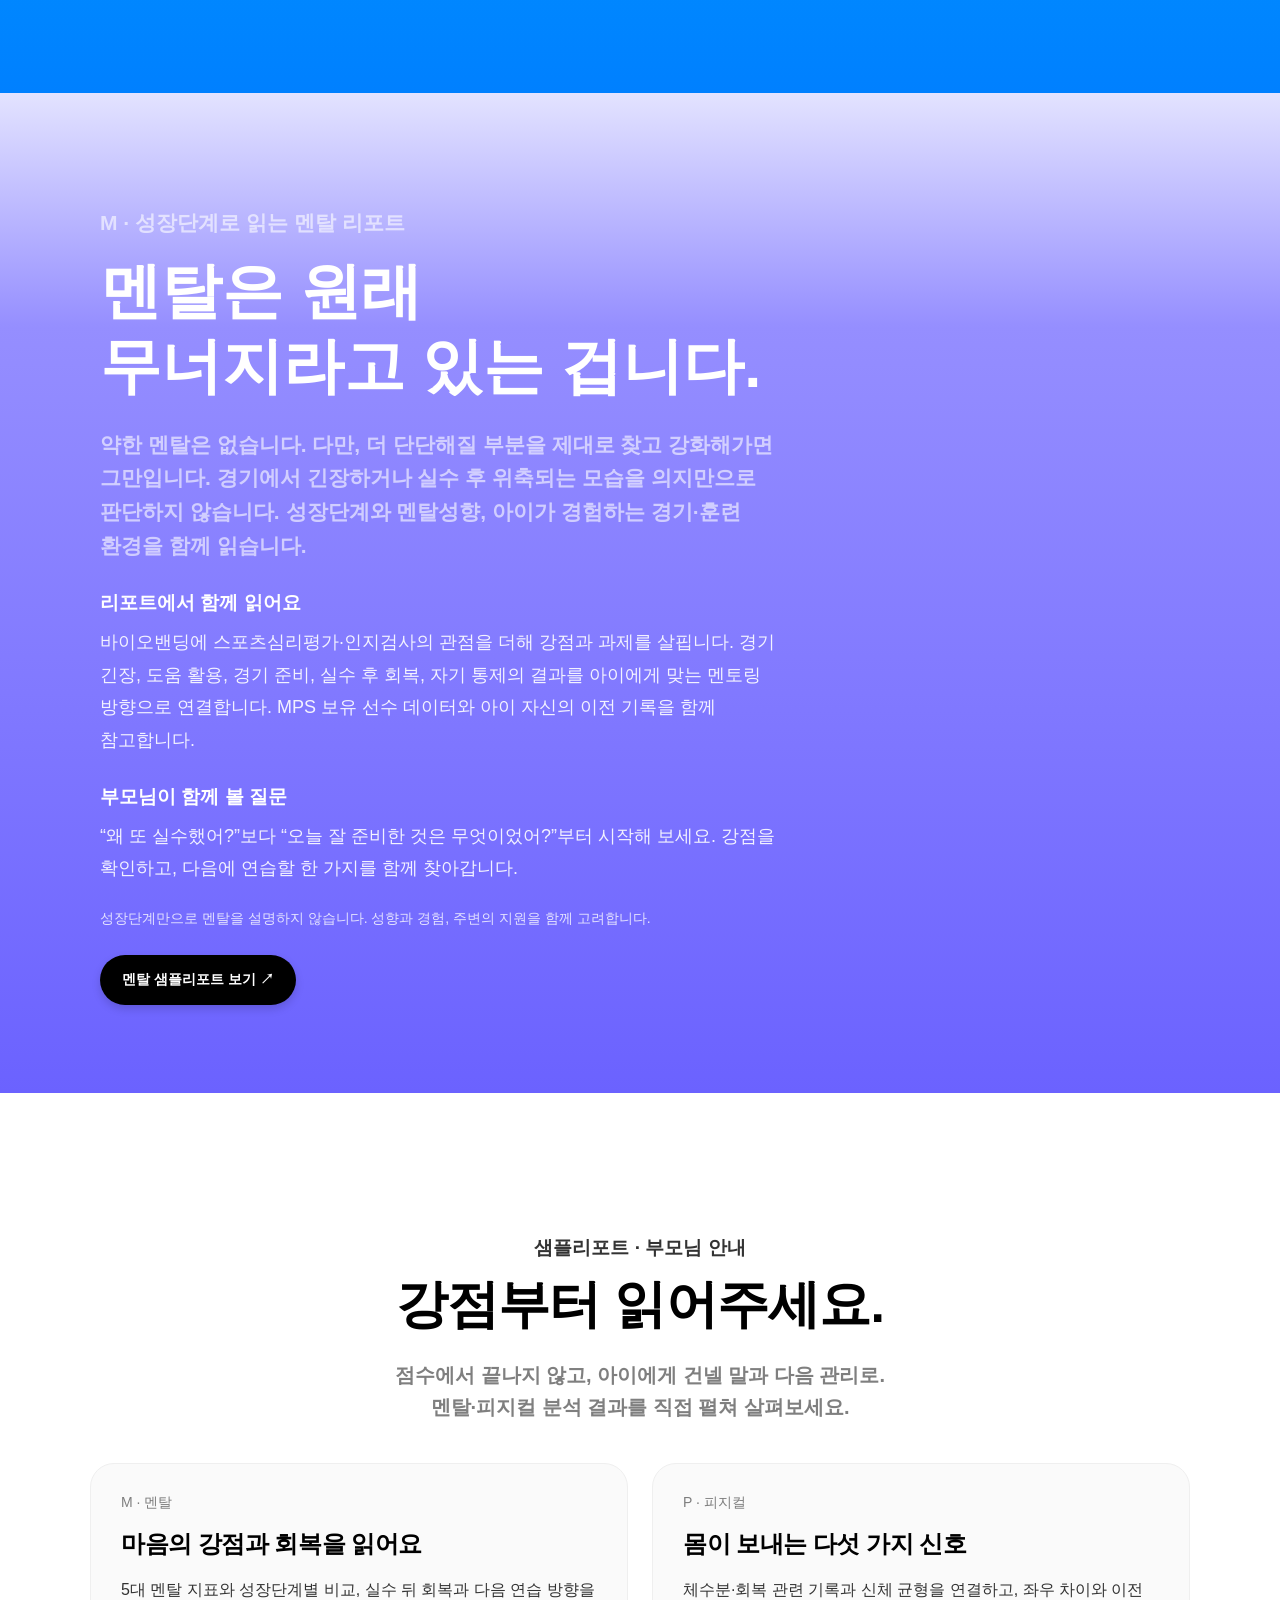
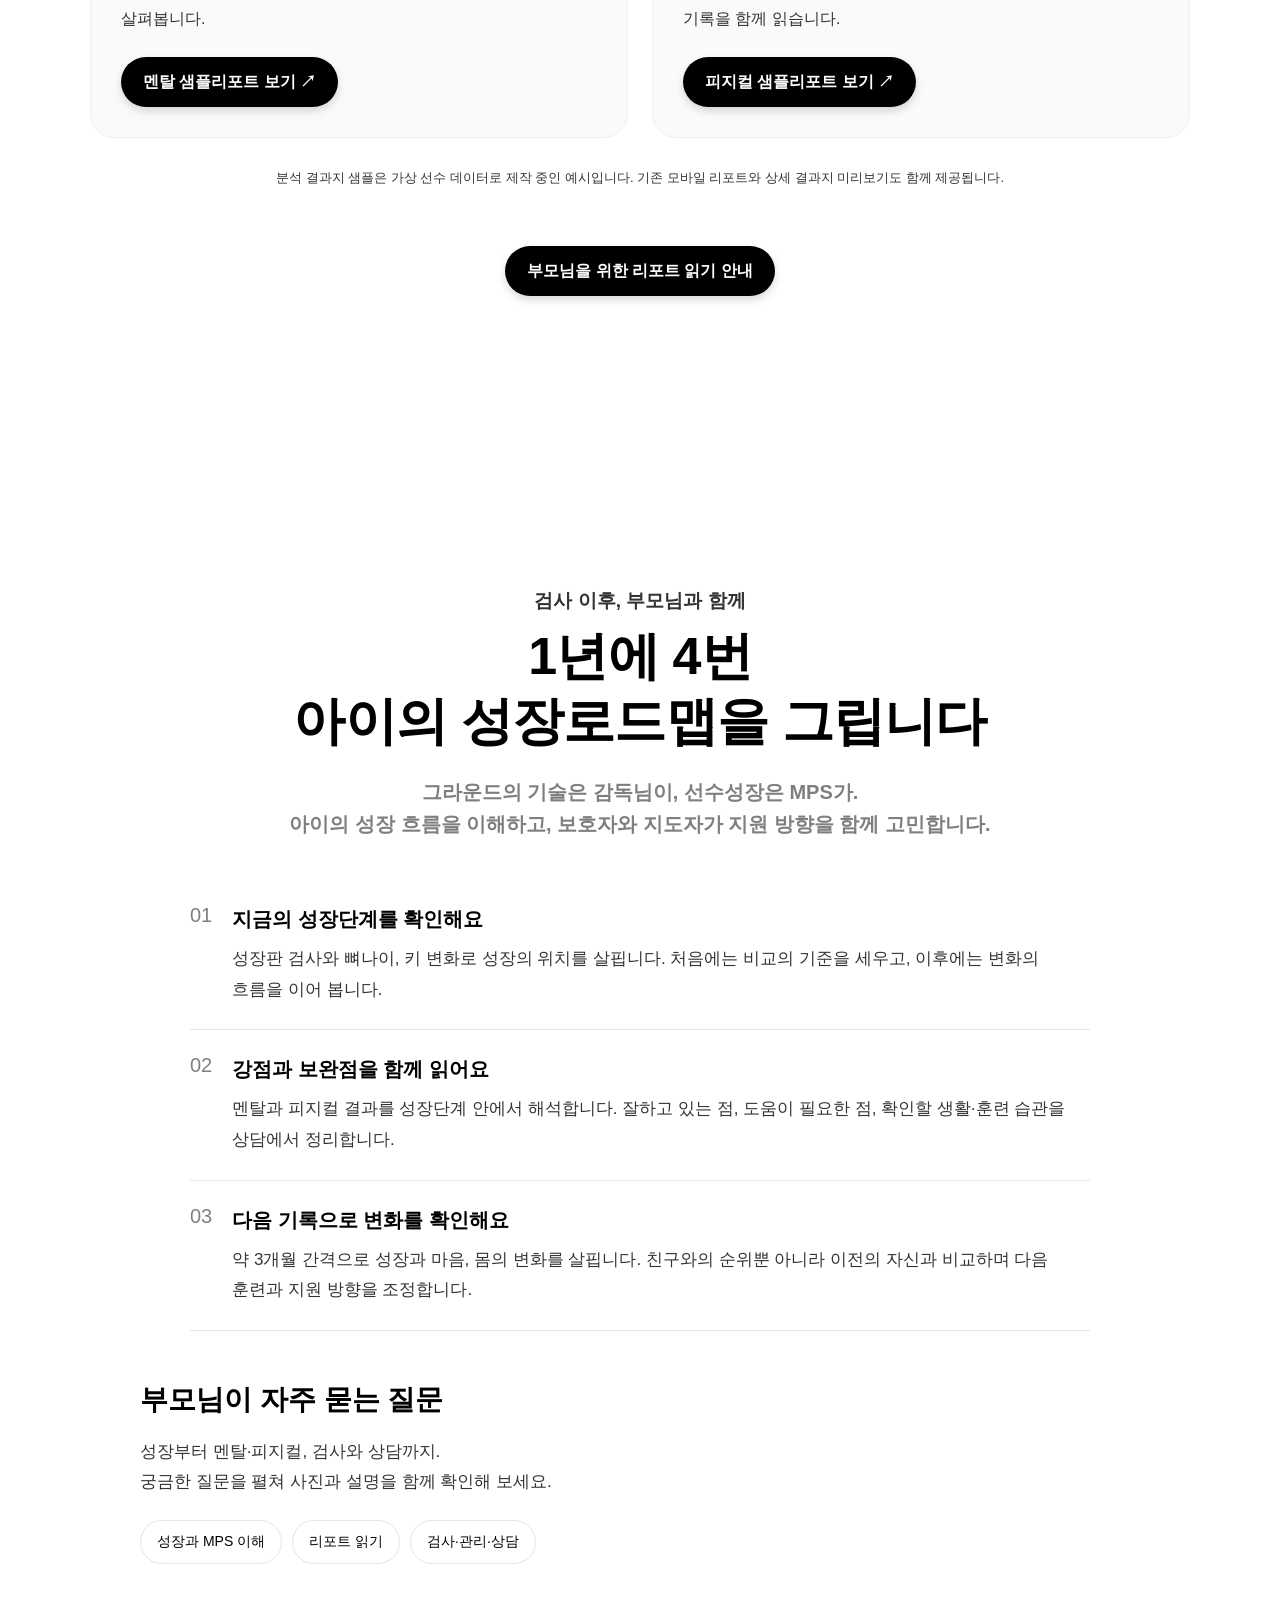
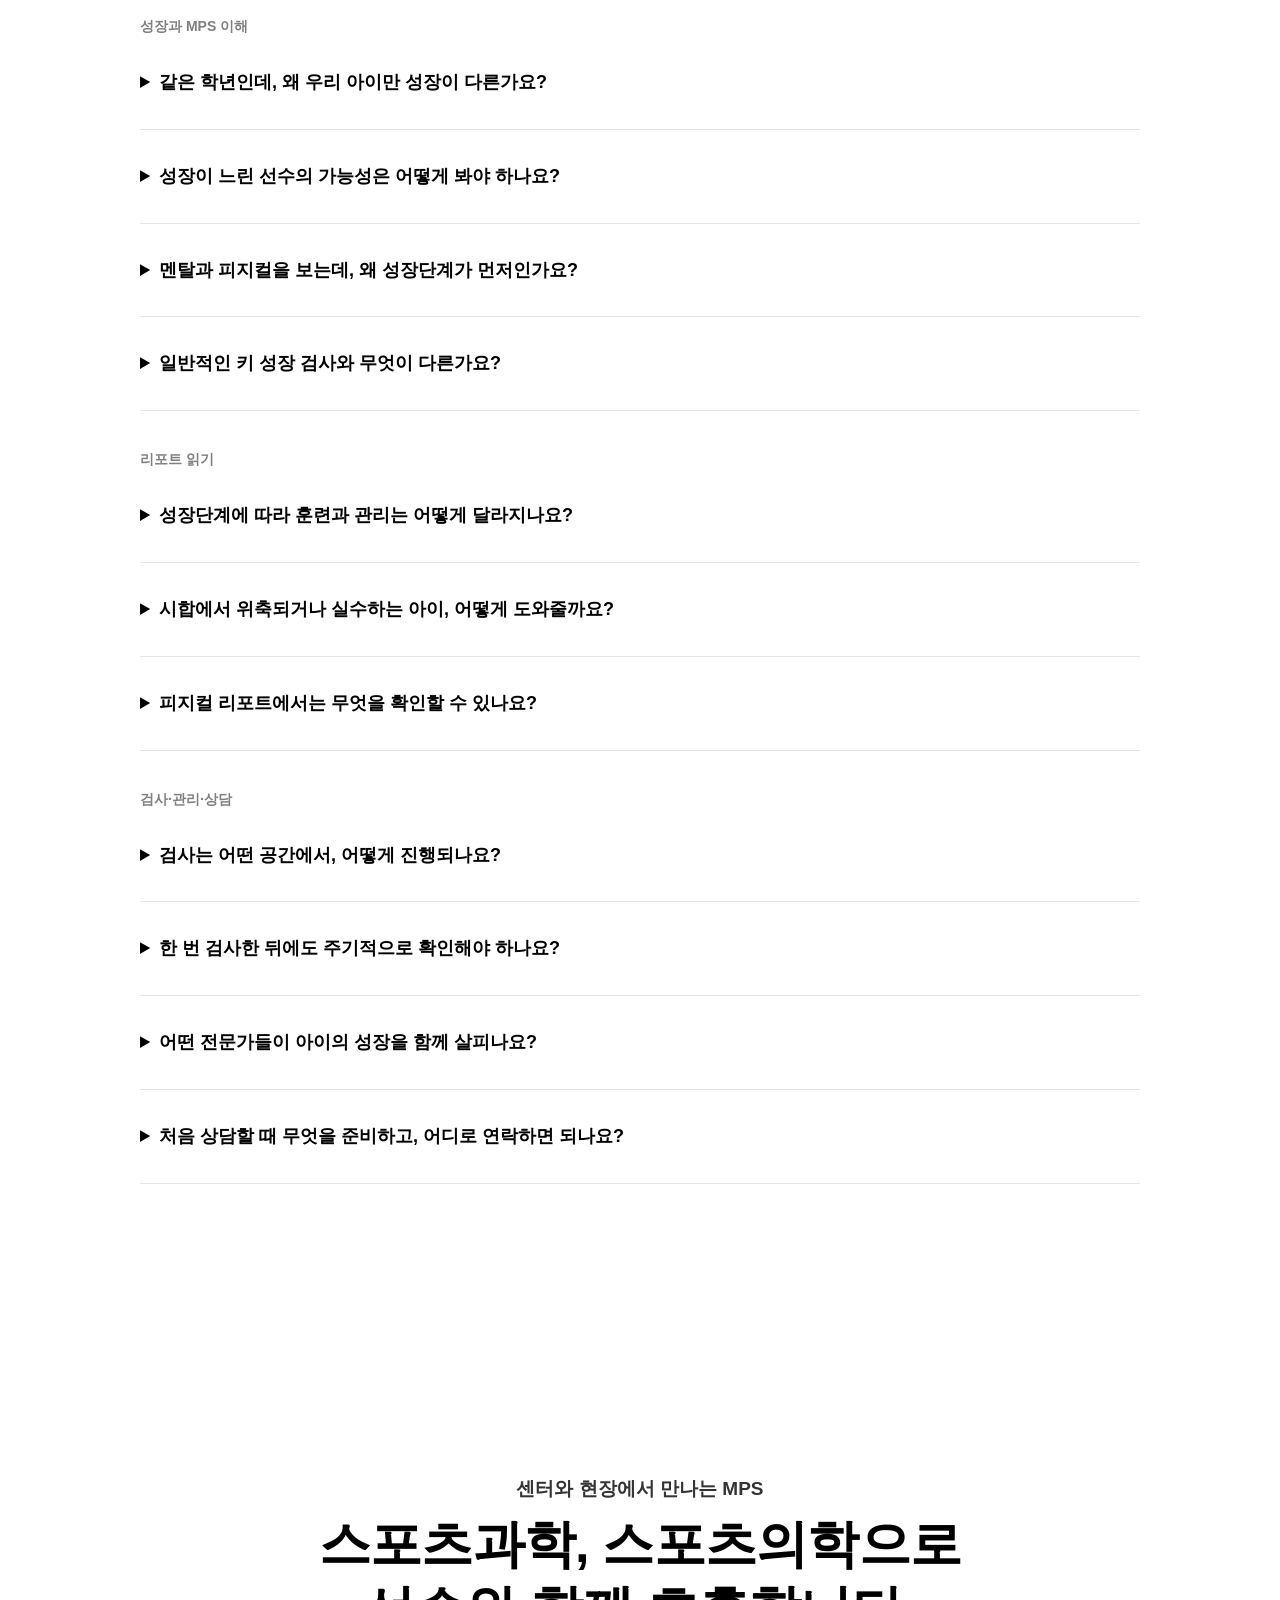
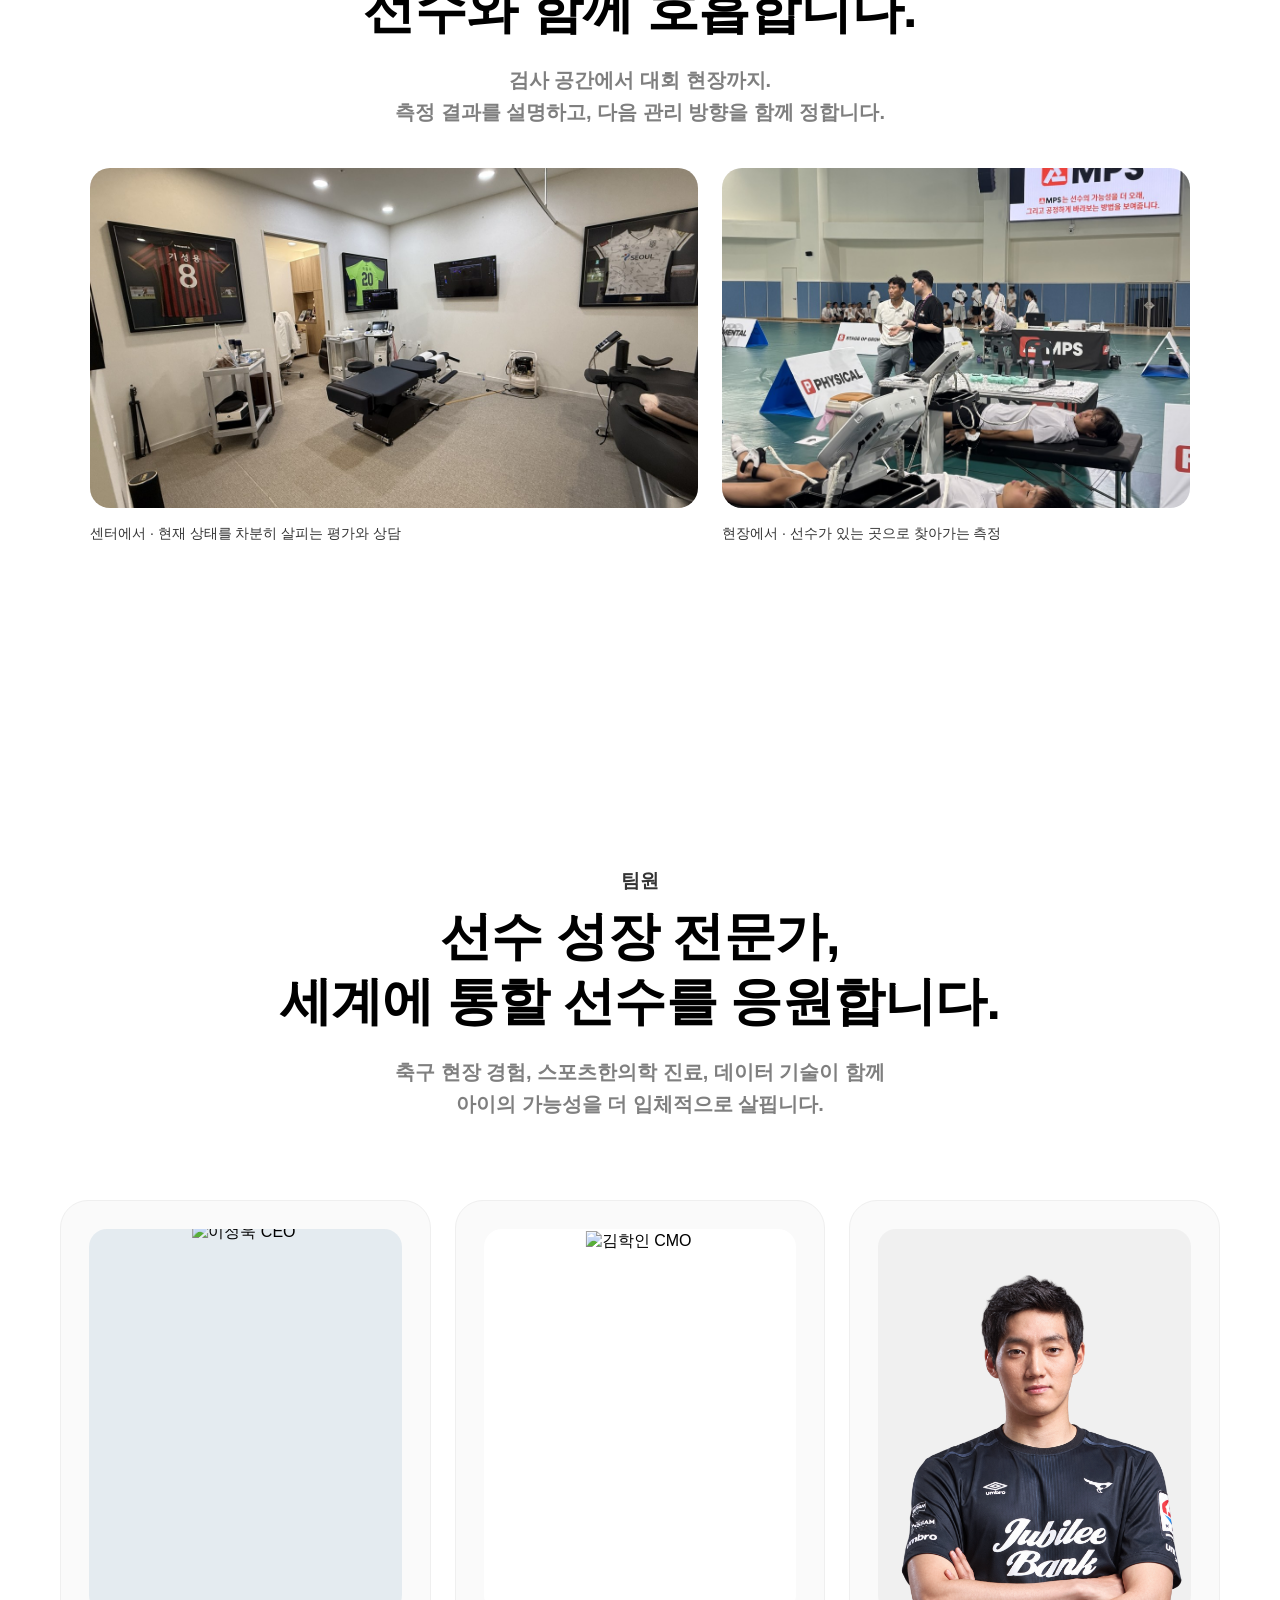
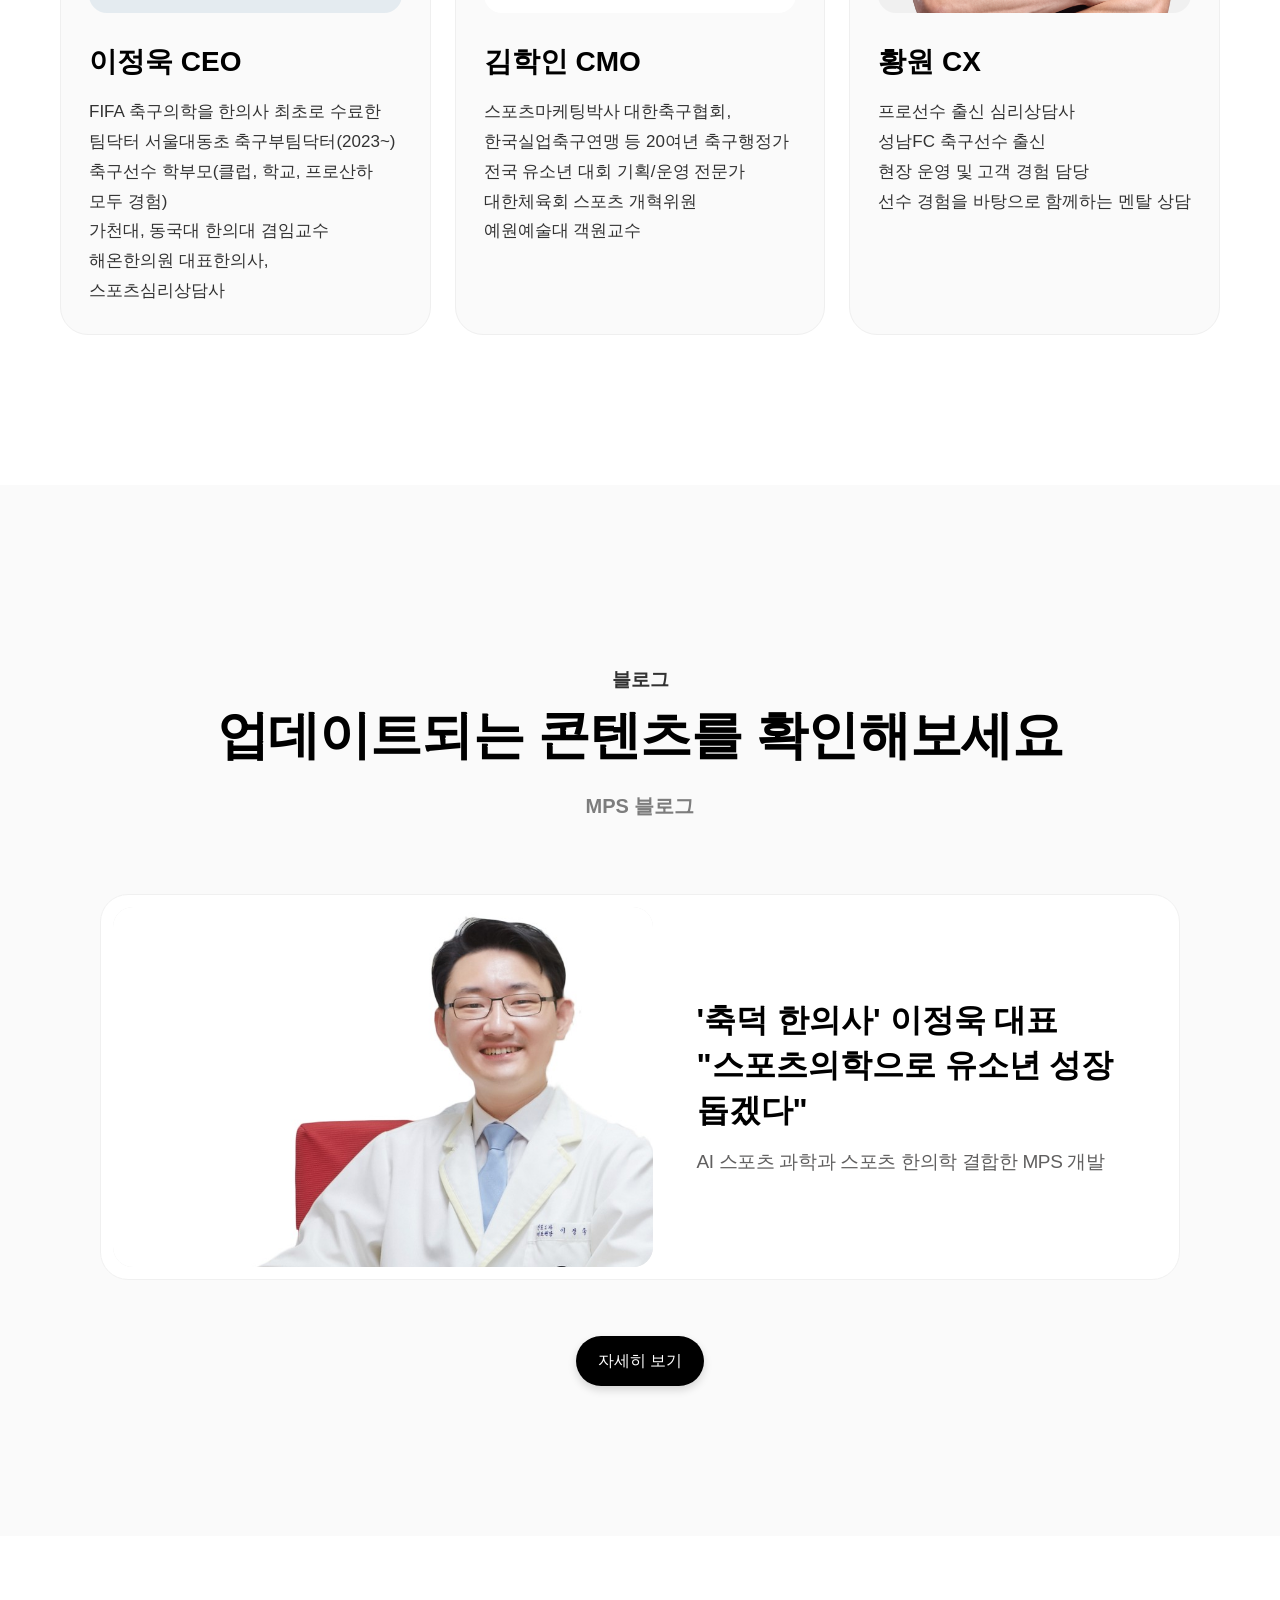
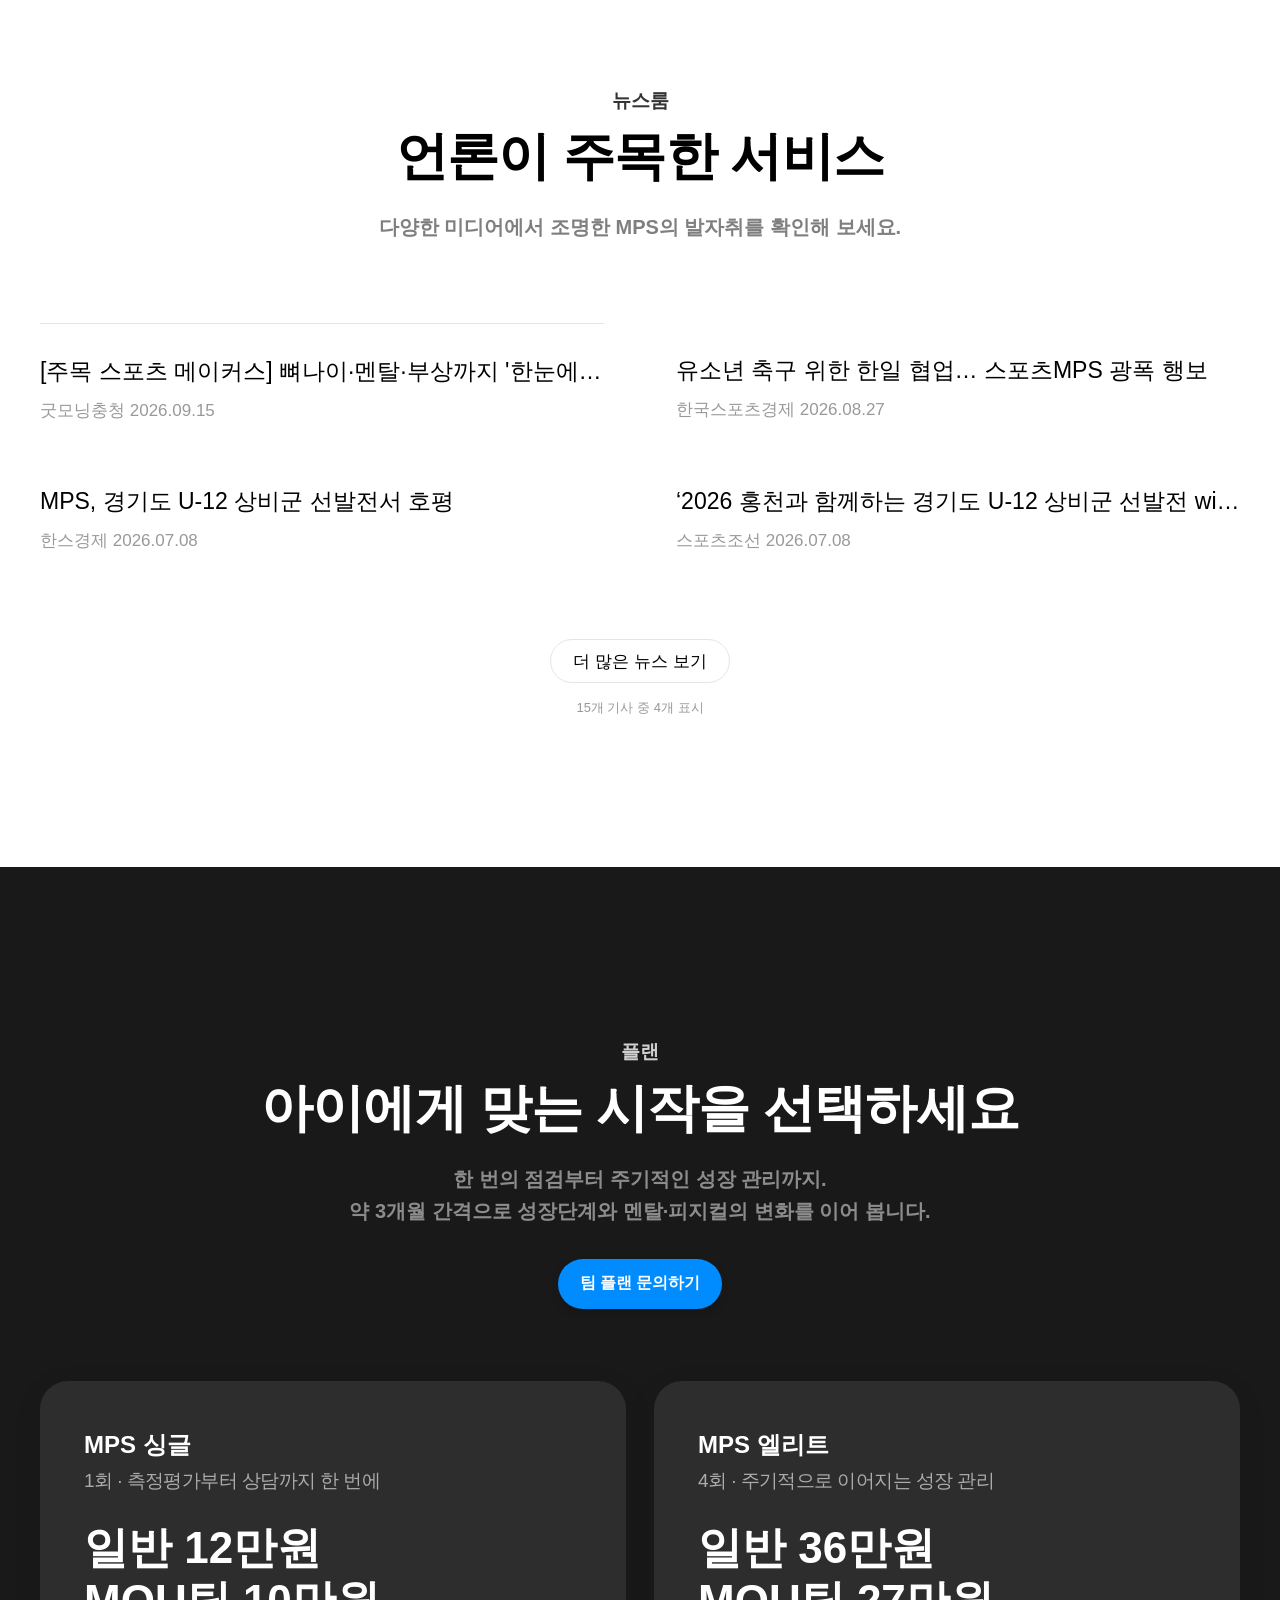
==== commit edd353ed: "Restore previous hero description font styling" ====
--- a/index.html
+++ b/index.html
@@ -438,7 +438,7 @@
 <script defer="" src="assets/js/mobile-nav.js"></script>
 <link href="assets/css/welcome-motion.css" rel="stylesheet"/>
 <script defer="" src="assets/js/welcome-motion.js"></script>
-<link rel="stylesheet" href="assets/css/hero-welcome.css?v=20261009-1"/>
+<link rel="stylesheet" href="assets/css/hero-welcome.css?v=20261009-2"/>
 <script defer src="assets/js/hero-wave.js?v=20261009-1"></script>
 </head>
 <body>
--- a/assets/css/hero-welcome.css
+++ b/assets/css/hero-welcome.css
@@ -1,5 +1,3 @@
-/* Match welcome.sportsmps.com's hero description, including its variable font axis. */
+/* Preserve the welcome wave background without a white edge. */
 .hero{box-shadow:none}
 .hero-bg::before,.hero-bg::after{content:none}
-.hero .hero-description{font-family:"Pretendard Variable",Pretendard,sans-serif;font-size:14px;font-weight:700;font-variation-settings:"wght" 300;font-feature-settings:"blwf" on,"cv09" on,"cv03" on,"cv04" on,"cv11" on;line-height:1.6;letter-spacing:normal;color:rgba(0,0,0,.5);margin-top:16px}
-@media(min-width:810px){.hero .hero-description{font-size:18px}}
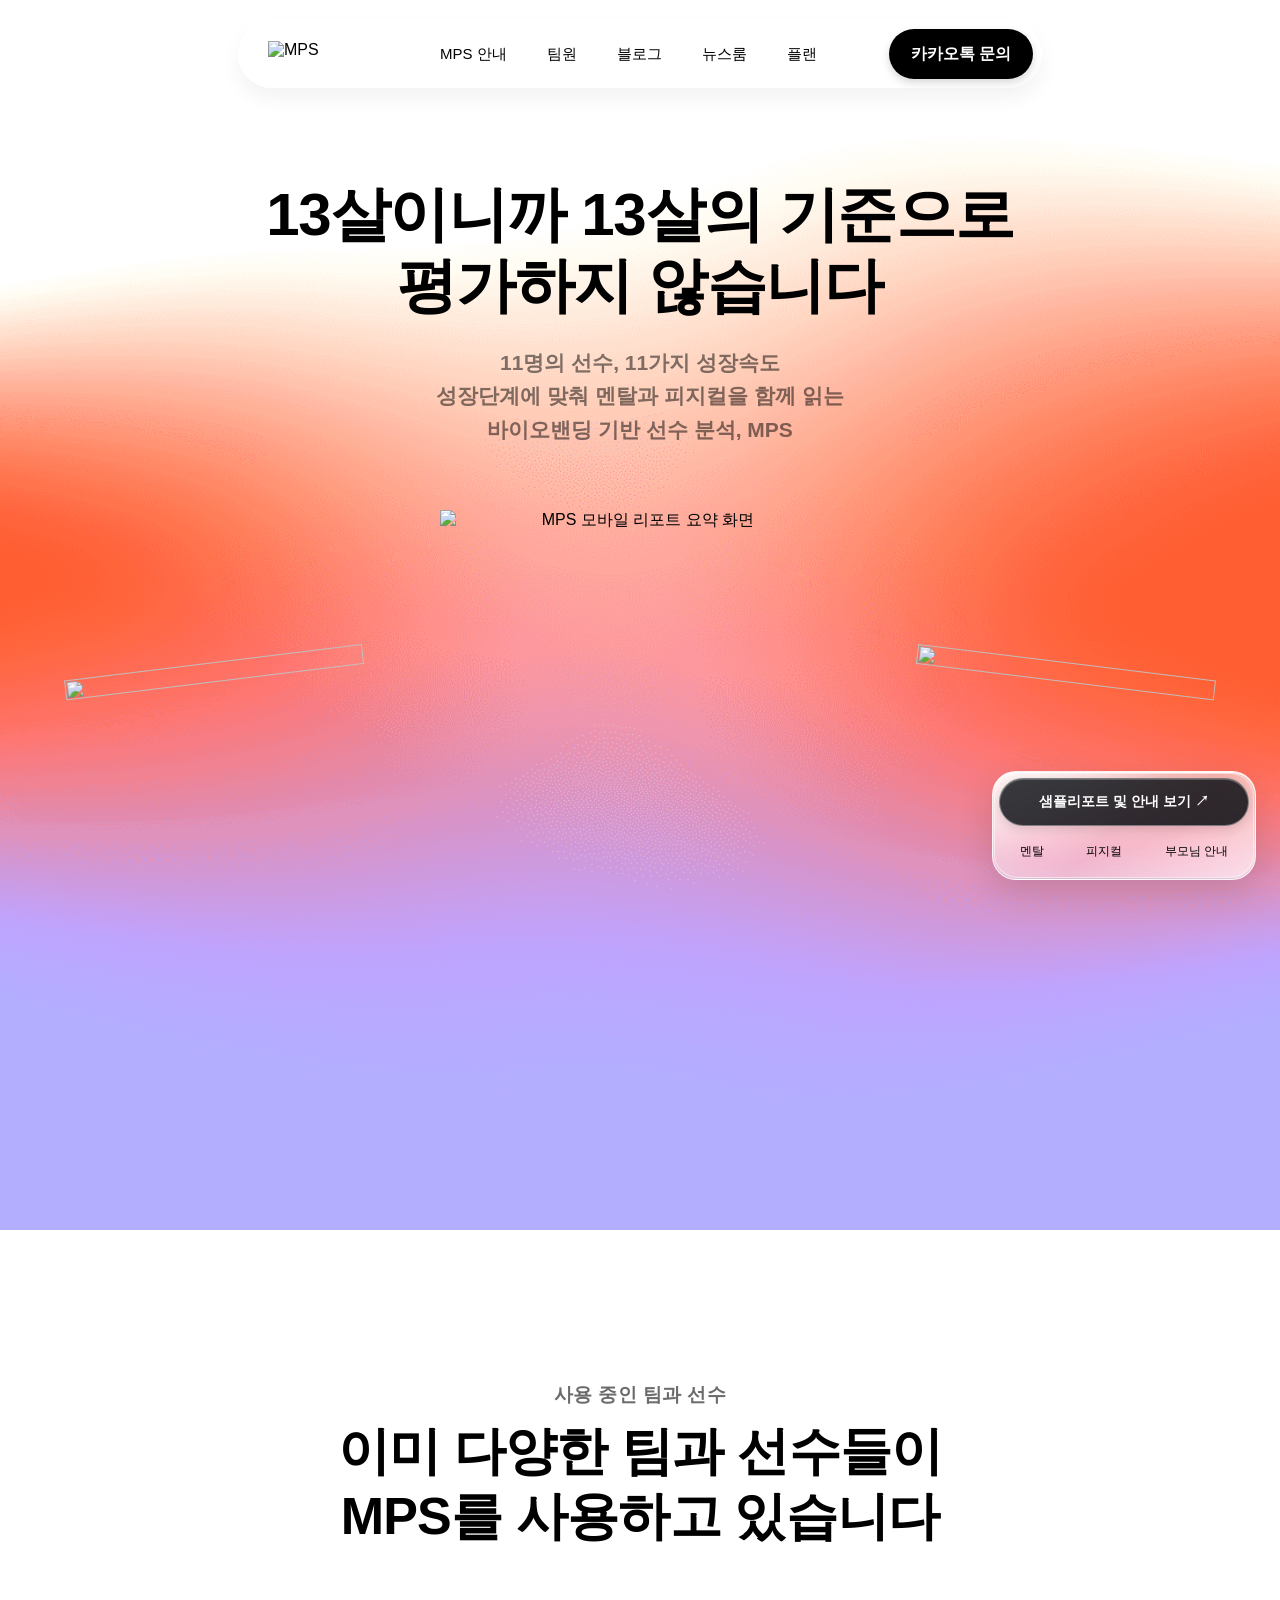
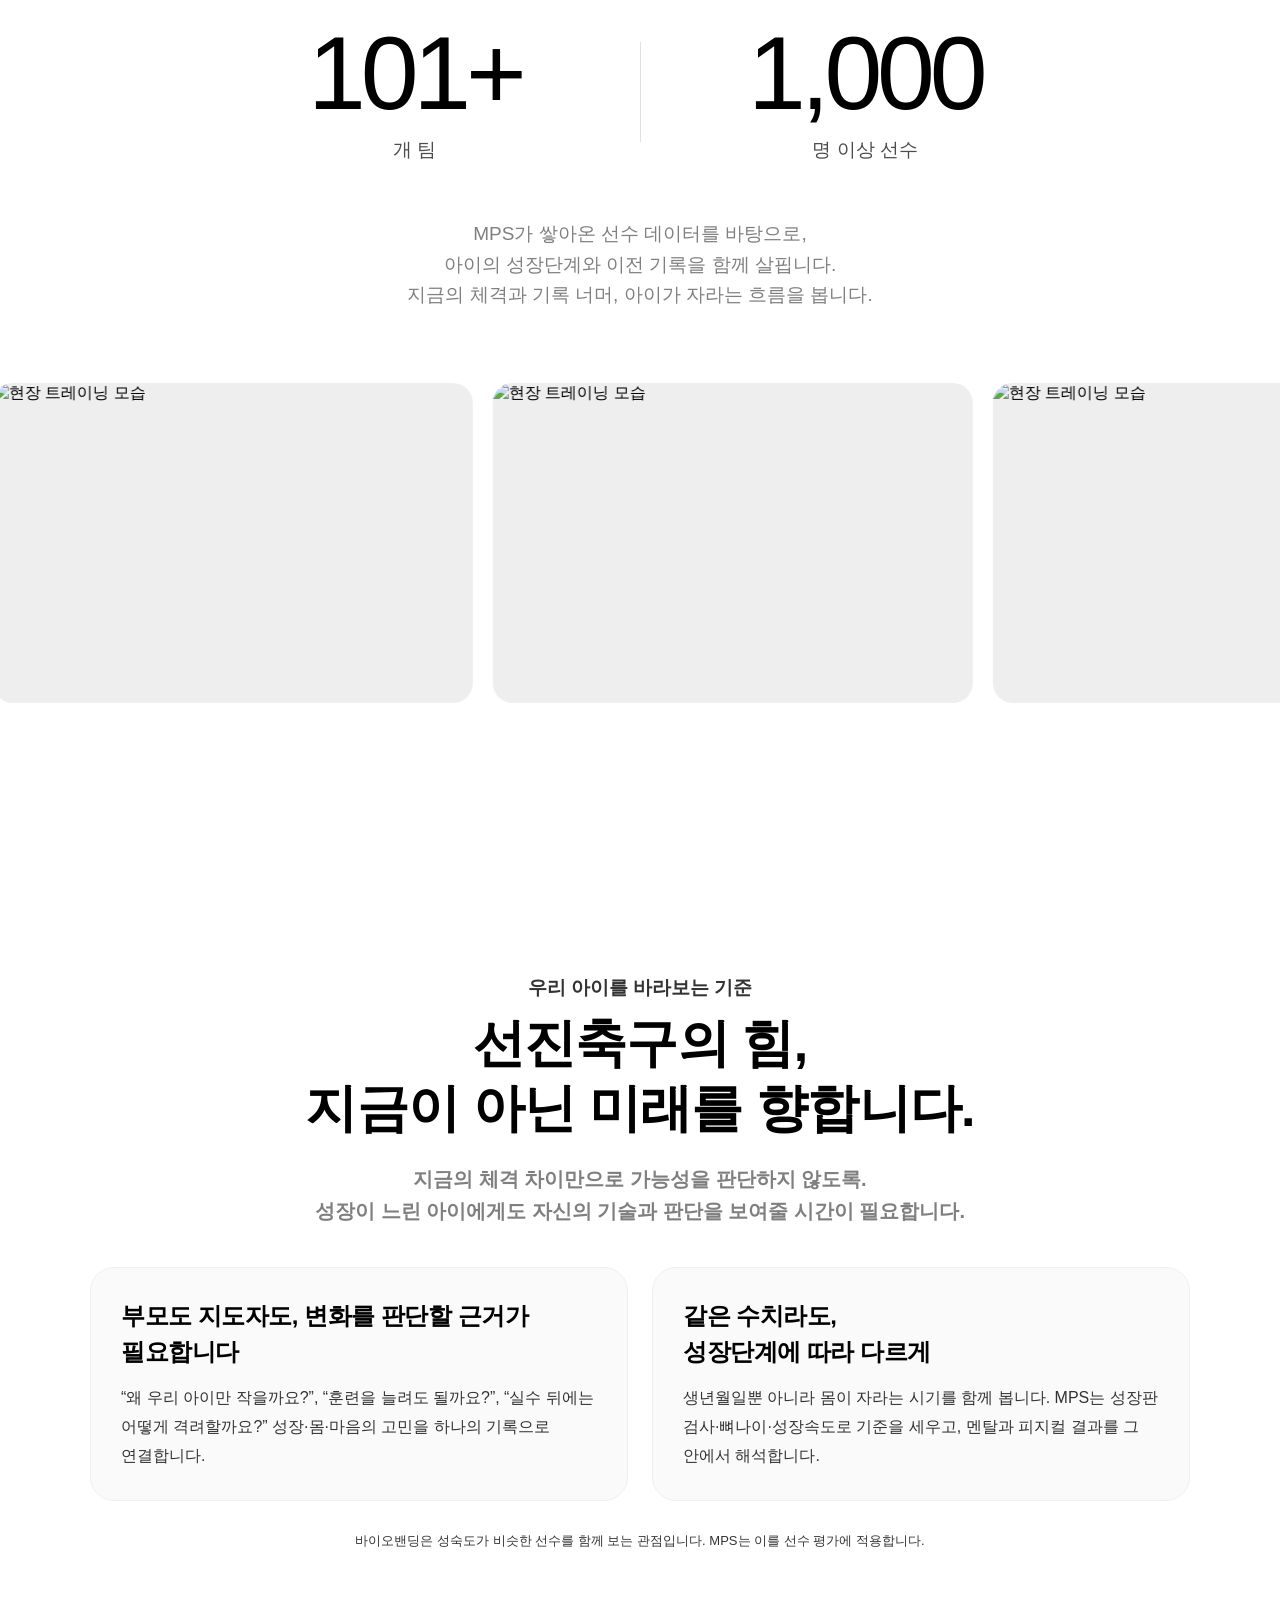
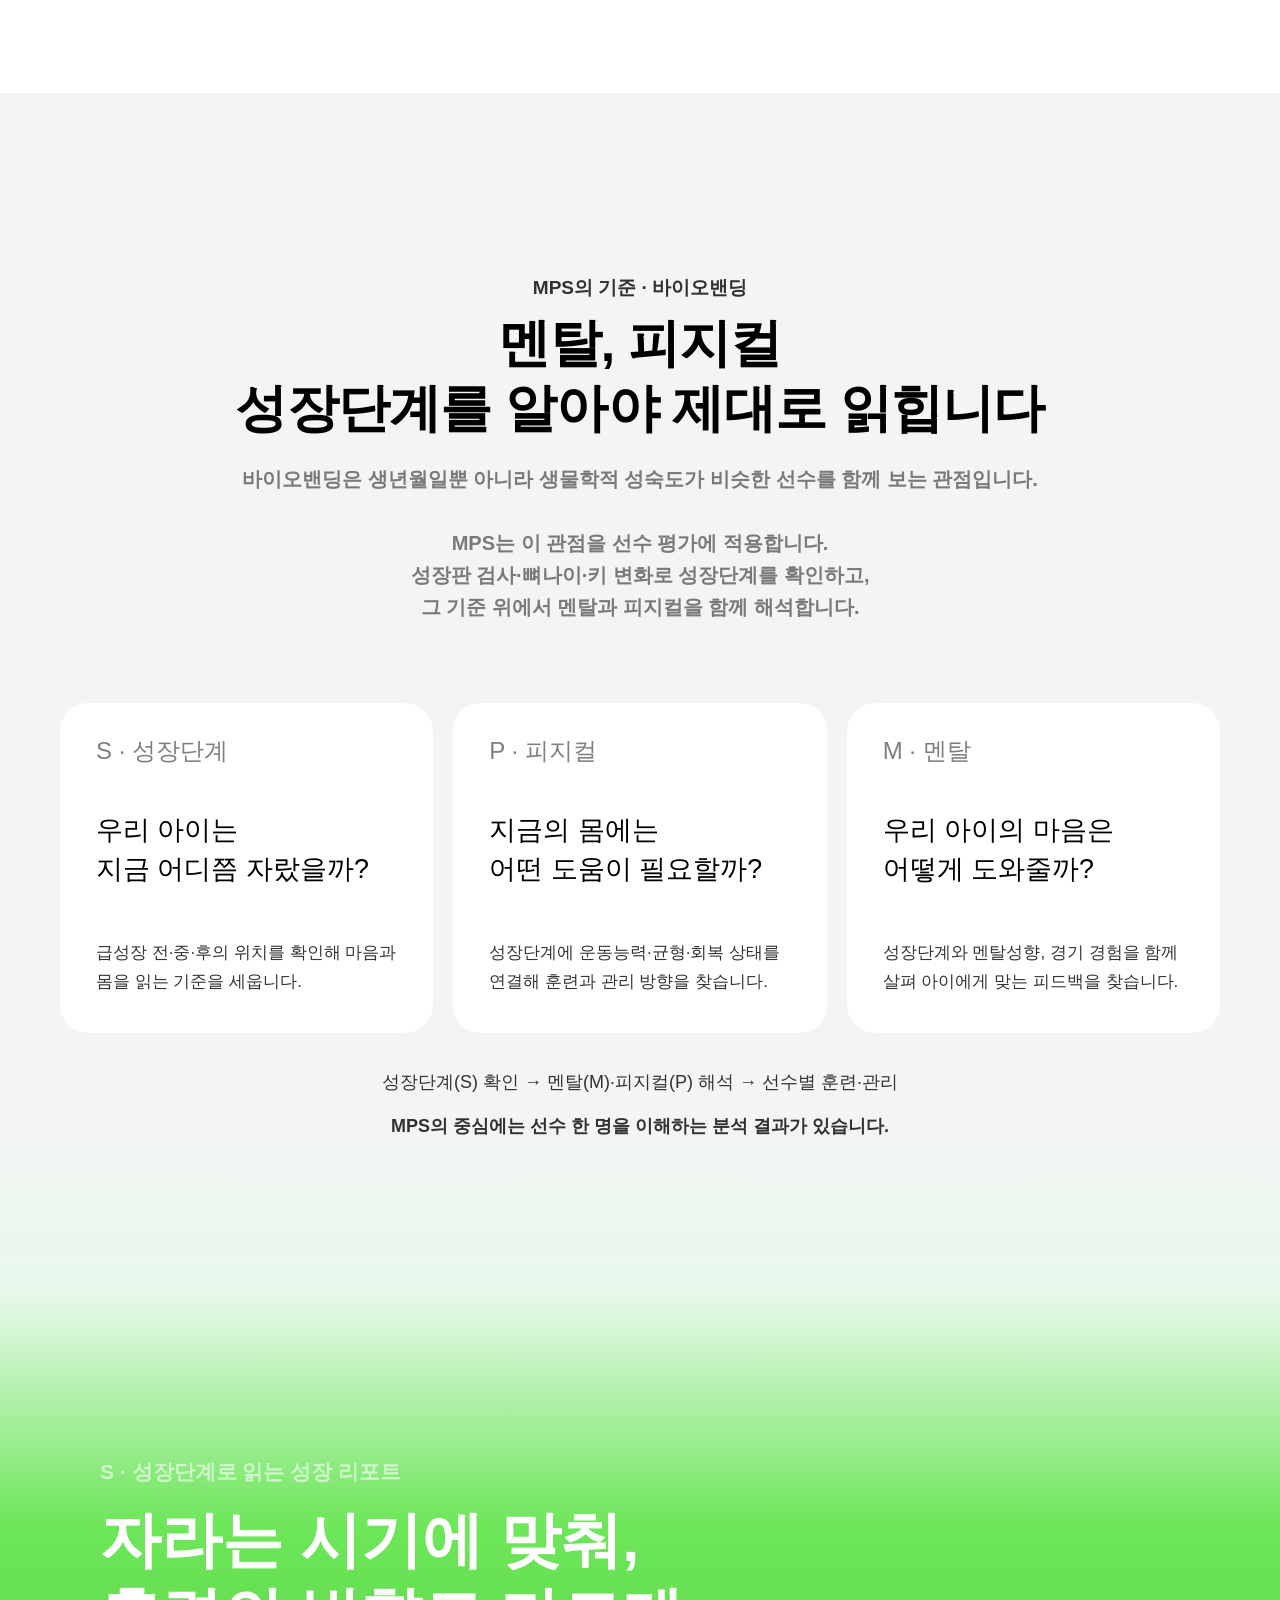
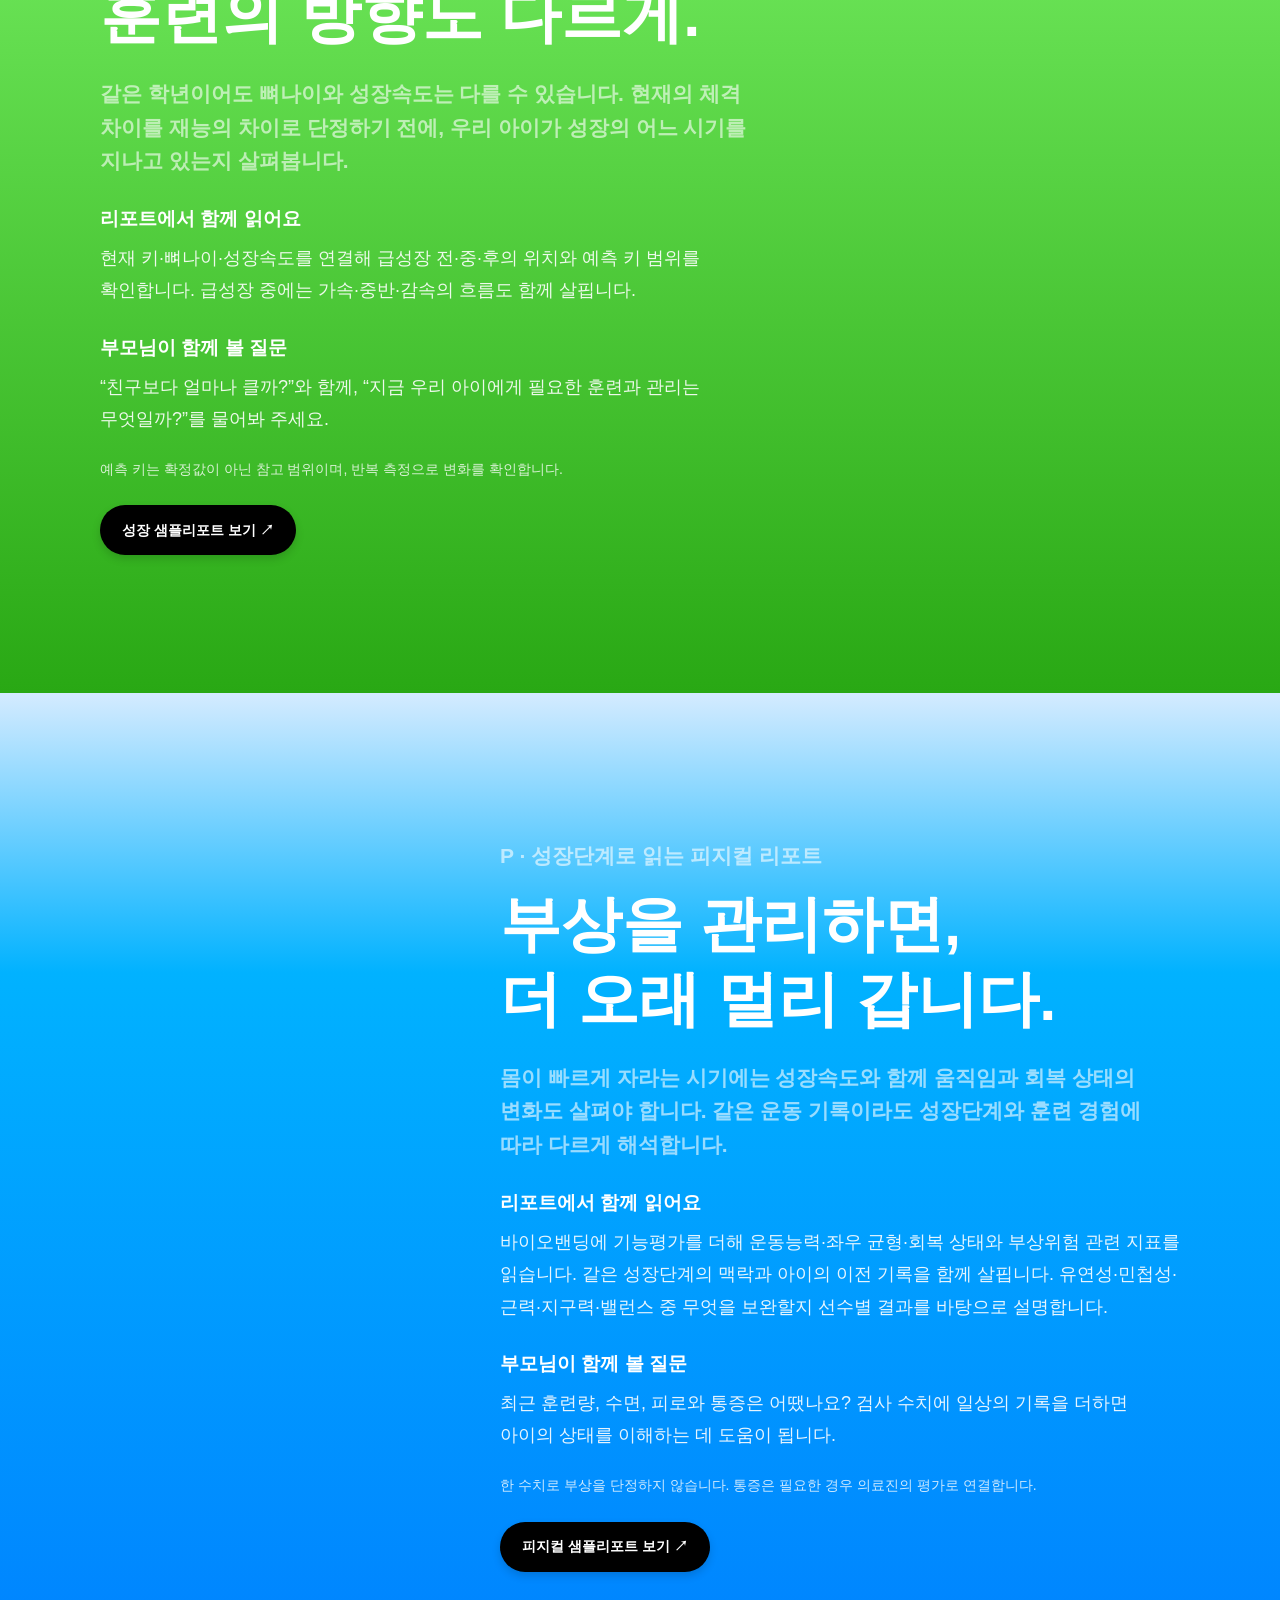
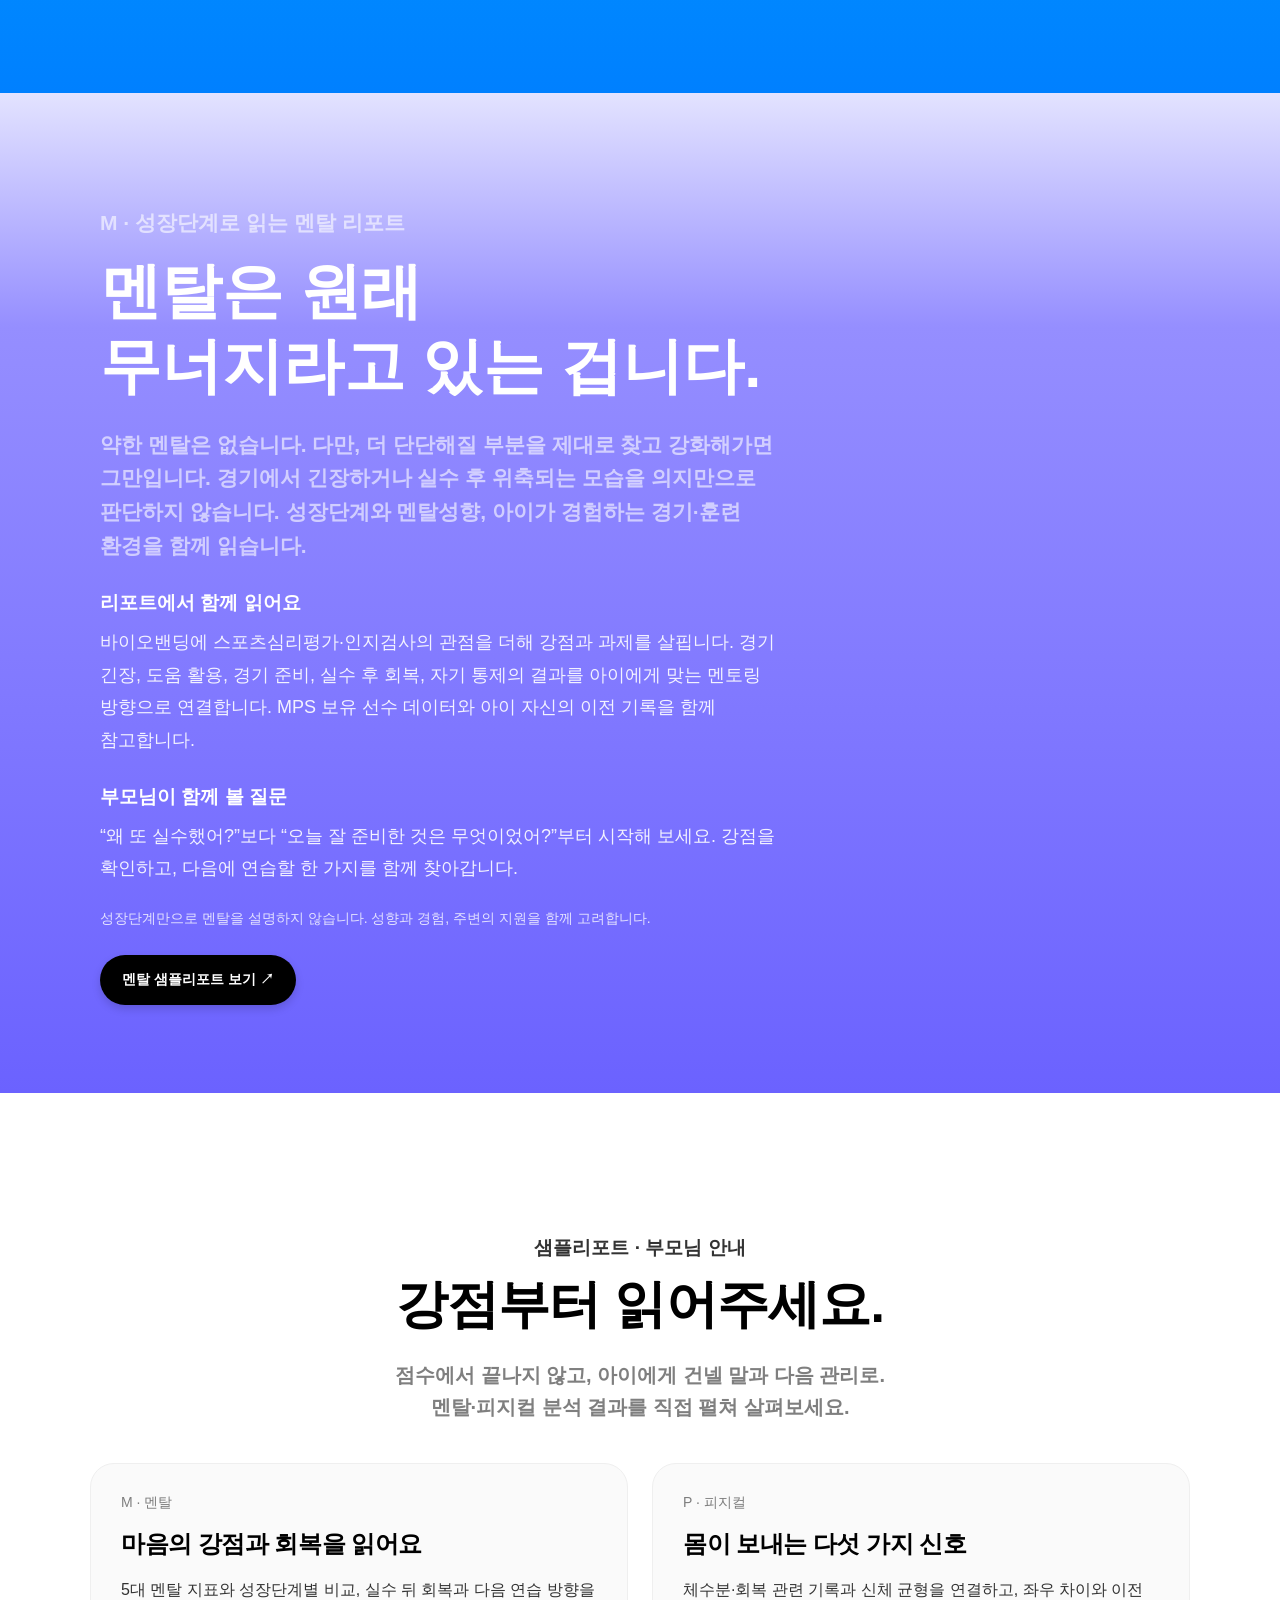
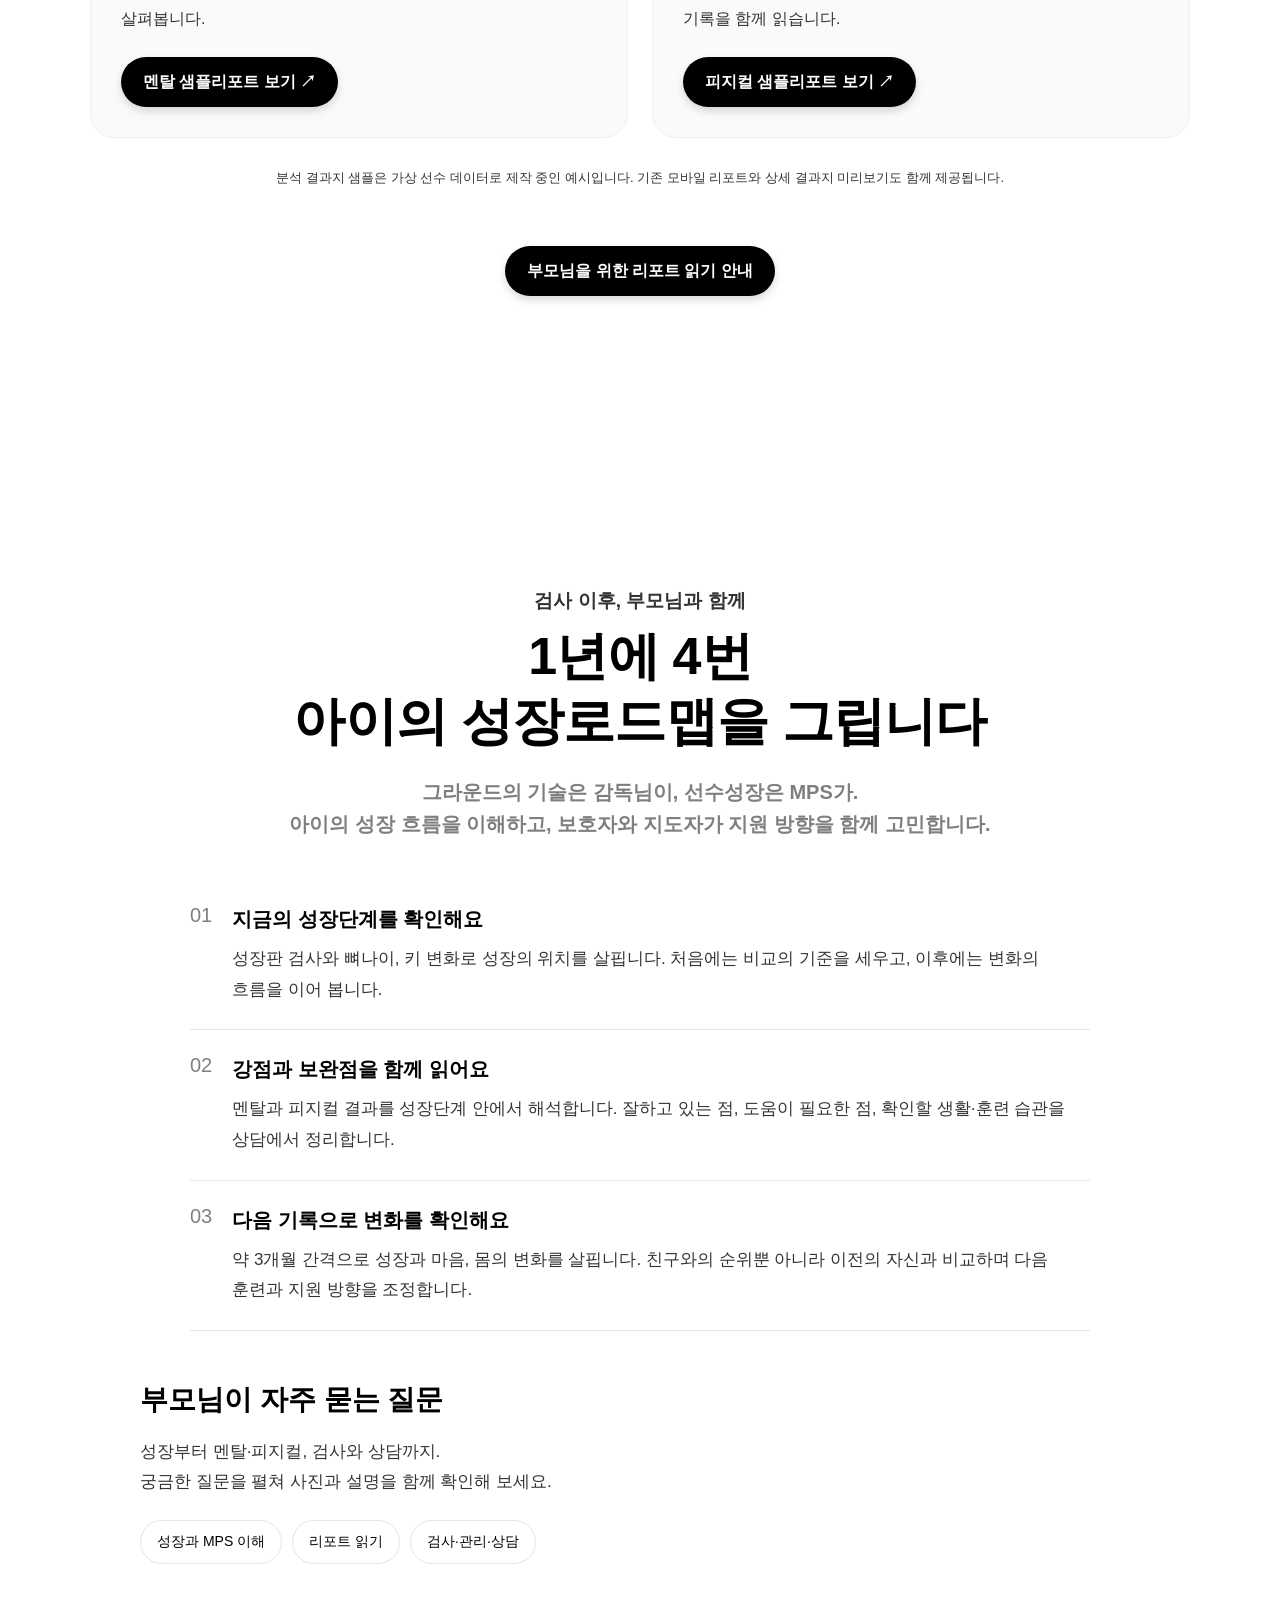
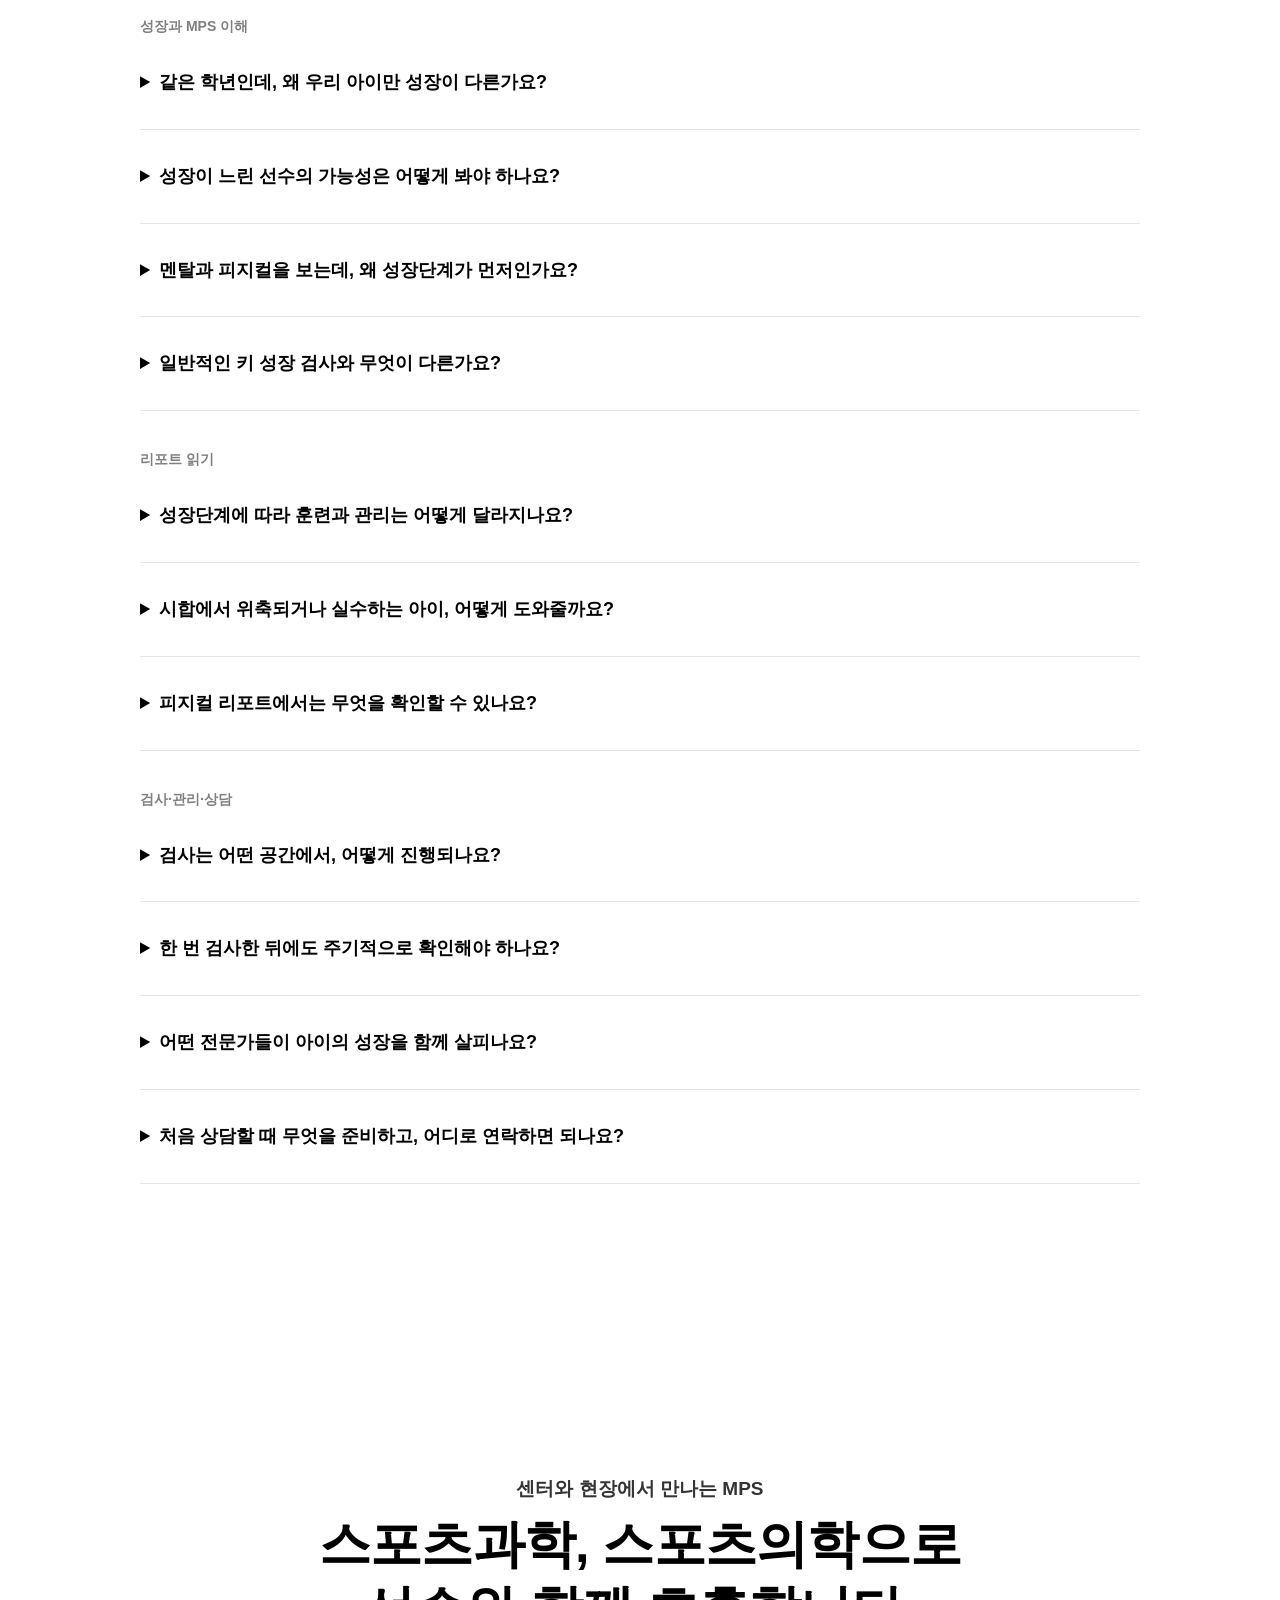
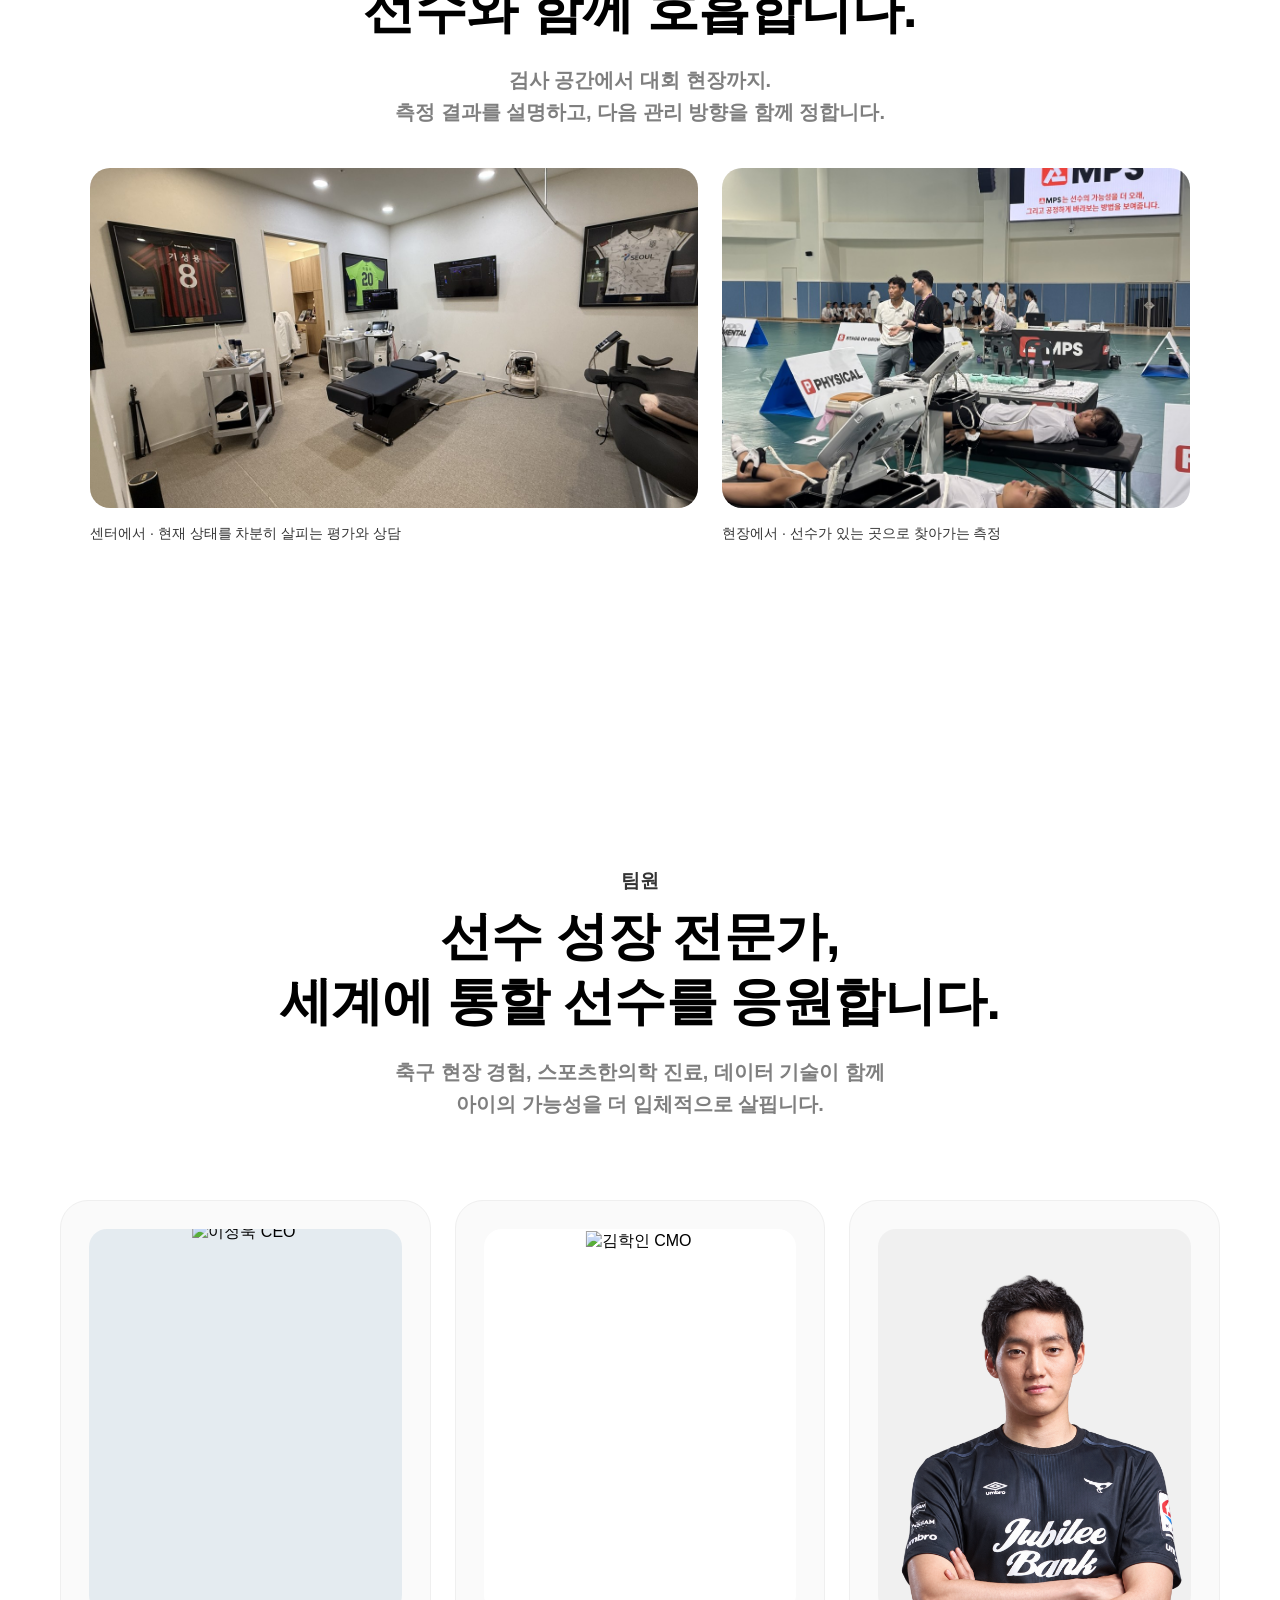
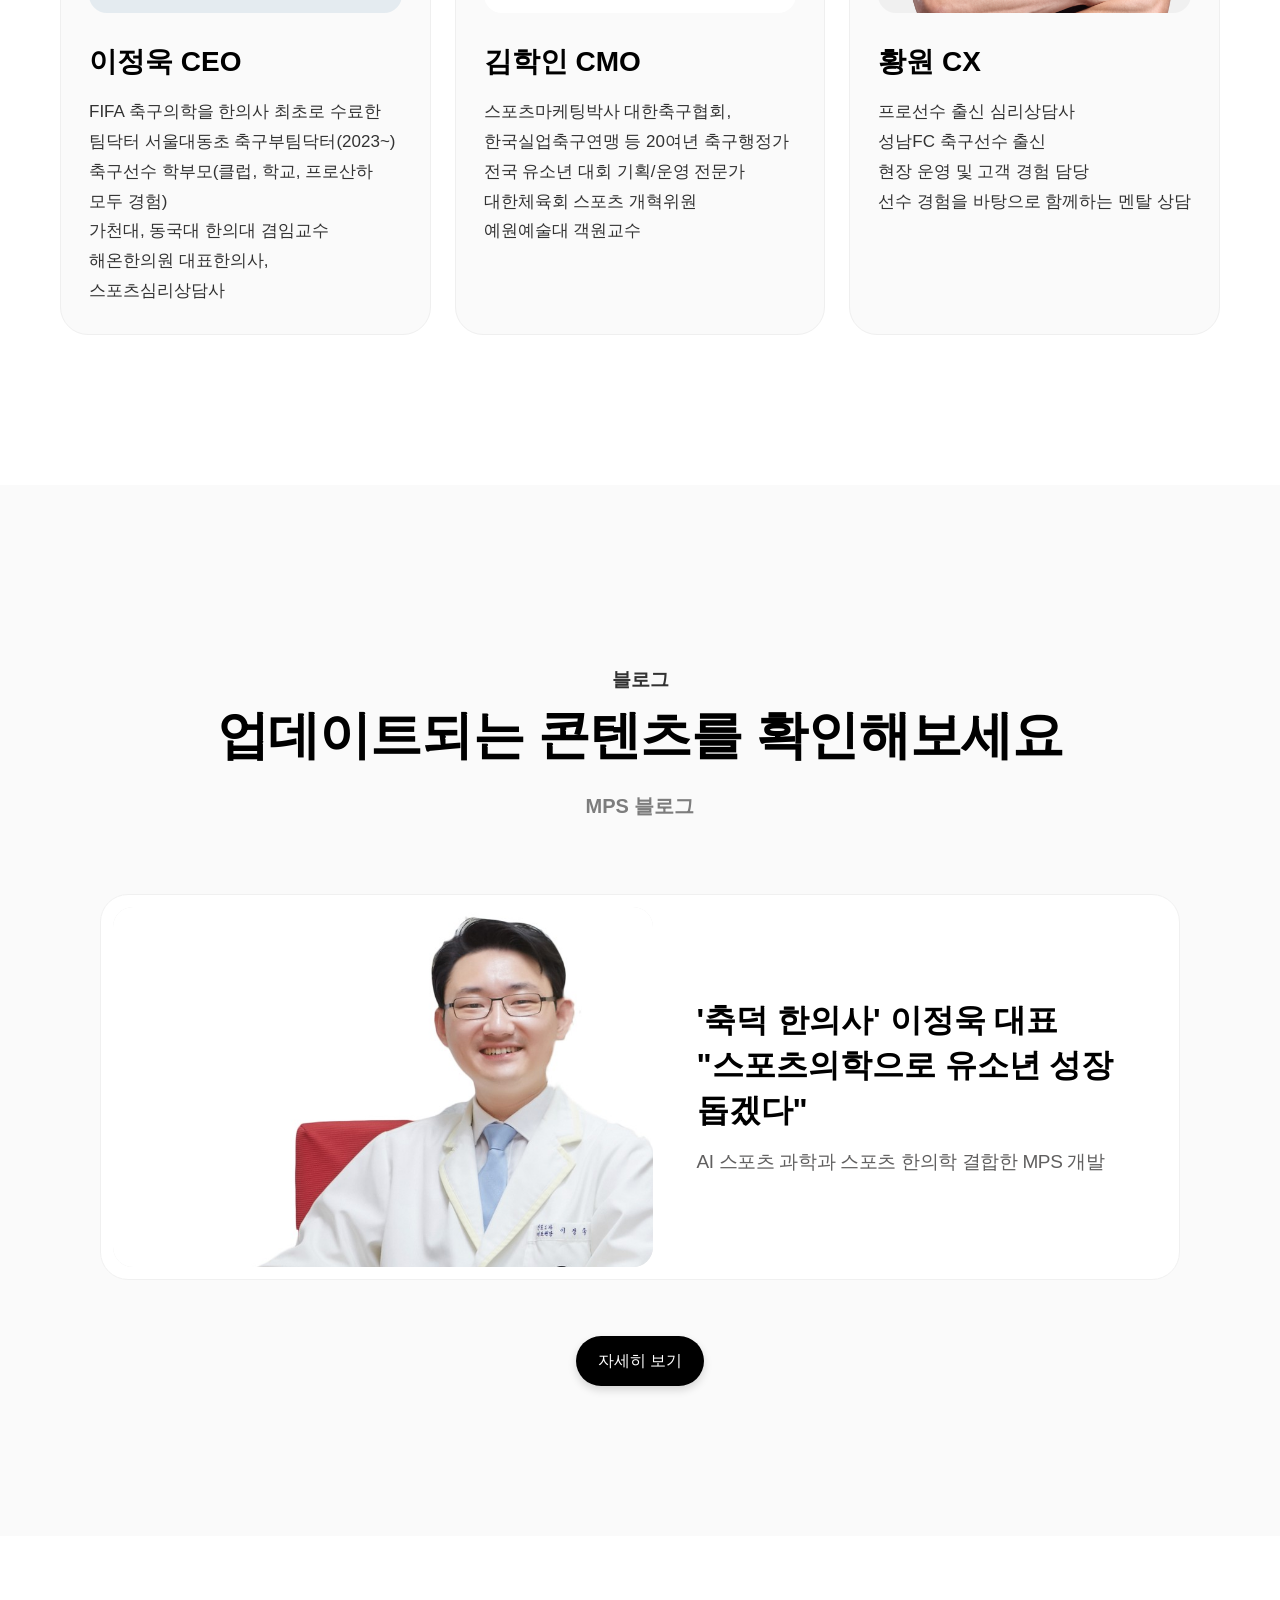
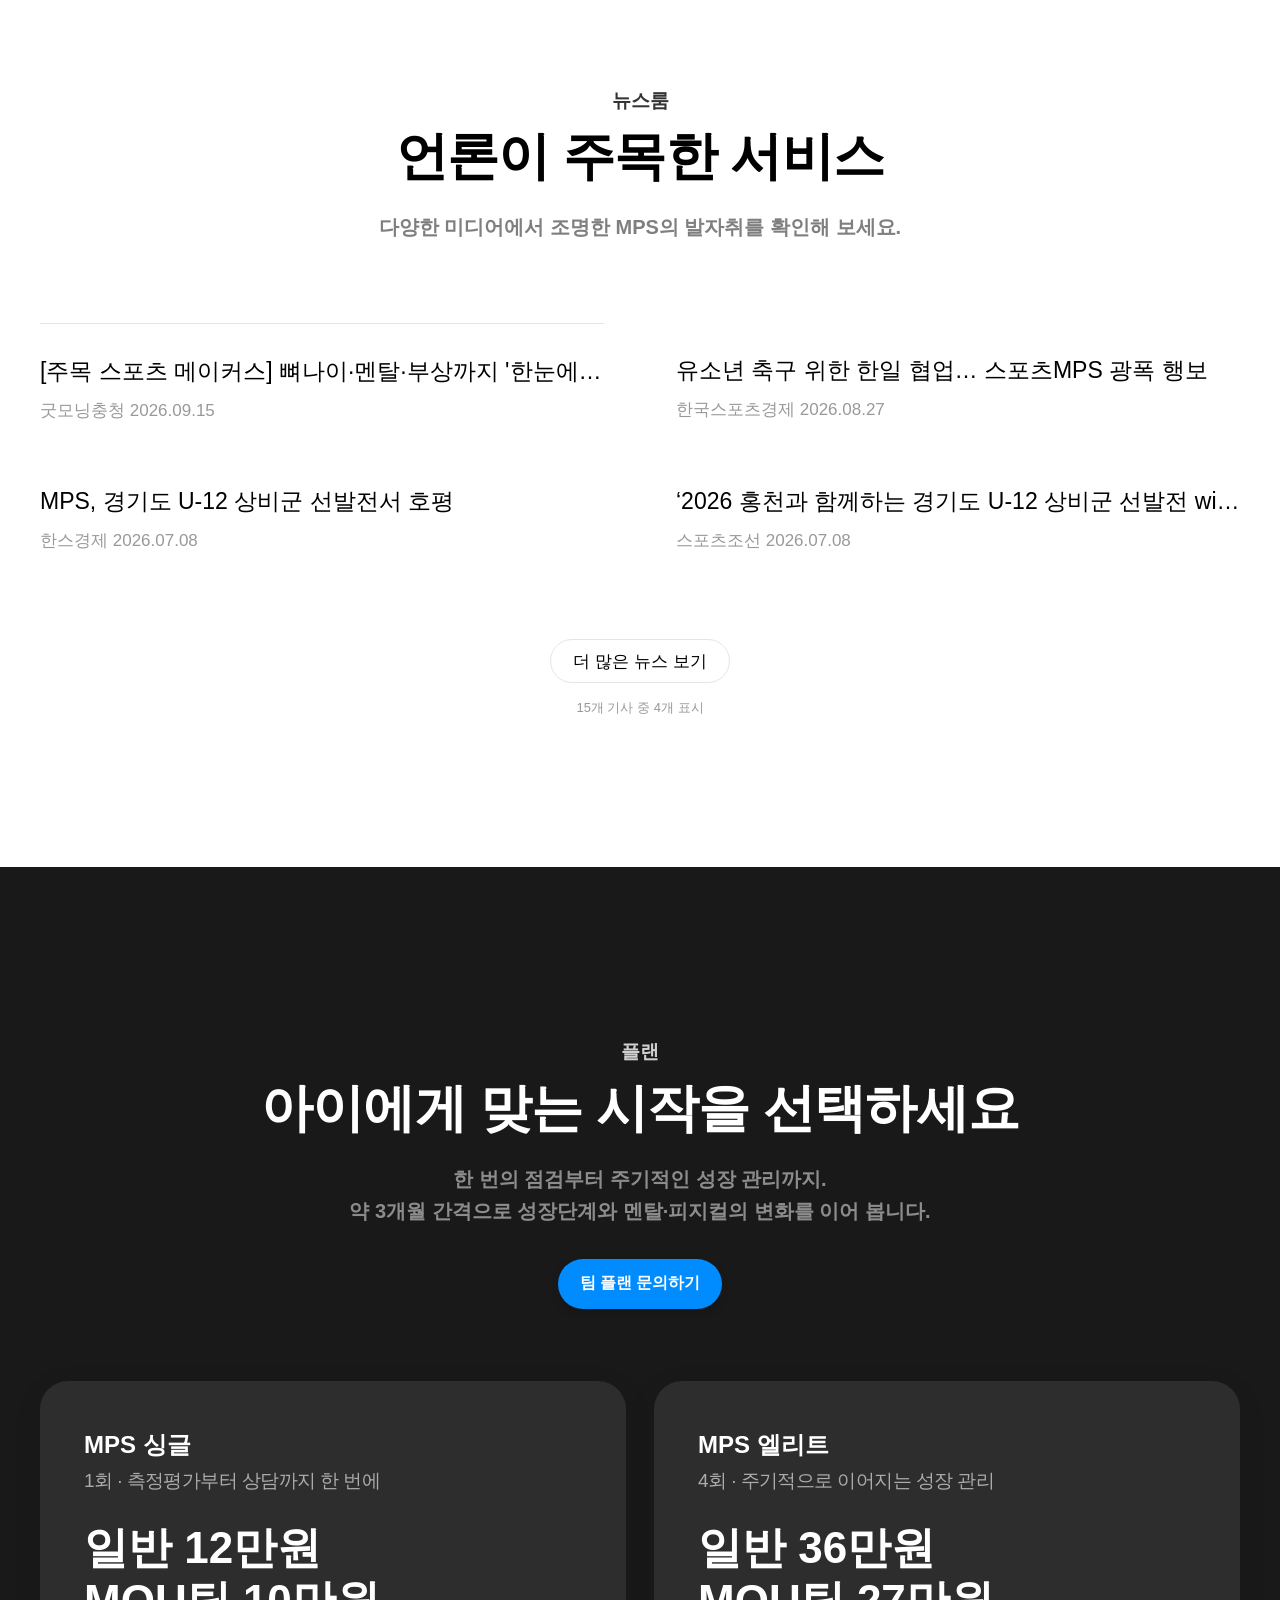
==== commit 73ea26e1: "Use original welcome gradient image for stable hero colors" ====
--- a/index.html
+++ b/index.html
@@ -78,7 +78,6 @@
 .hero{position:relative;overflow:hidden;background:#fff}
 .hero-bg{position:absolute;inset:0;overflow:hidden}
 .hero-bg{background:#a6a1fb url("assets/images/hero-wave.png") center/cover no-repeat}
-.hero-bg canvas{display:block;width:100%;height:100%;visibility:hidden}
 .hero-in{position:relative;padding:140px 24px 0;text-align:center}
 .hero h1{font-size:36px;font-weight:800;line-height:1.2;letter-spacing:-.01em}
 .hero .sub{margin-top:18px;font-size:16px}
@@ -438,8 +437,7 @@
 <script defer="" src="assets/js/mobile-nav.js"></script>
 <link href="assets/css/welcome-motion.css" rel="stylesheet"/>
 <script defer="" src="assets/js/welcome-motion.js"></script>
-<link rel="stylesheet" href="assets/css/hero-welcome.css?v=20261009-2"/>
-<script defer src="assets/js/hero-wave.js?v=20261009-1"></script>
+<link rel="stylesheet" href="assets/css/hero-welcome.css?v=20261009-3"/>
 </head>
 <body>
 <!-- NAV -->
@@ -460,7 +458,7 @@
 <main id="top">
 <!-- HERO -->
 <section class="hero">
-<div aria-hidden="true" class="hero-bg"><canvas></canvas></div>
+<div aria-hidden="true" class="hero-bg"></div>
 <div class="hero-in">
 <h1>13살이니까 13살의 기준으로<br/>평가하지 않습니다</h1>
 <p class="sub hero-description">11명의 선수, 11가지 성장속도<br/>성장단계에 맞춰 멘탈과 피지컬을 함께 읽는<br/>바이오밴딩 기반 선수 분석, MPS</p>
--- a/assets/css/hero-welcome.css
+++ b/assets/css/hero-welcome.css
@@ -1,3 +1,4 @@
-/* Preserve the welcome wave background without a white edge. */
+/* Use the original published welcome hero gradient without WebGL color drift. */
 .hero{box-shadow:none}
+.hero-bg{background-color:#a6a1fb;background-image:url("../images/hero-wave.png");background-position:center;background-size:cover;background-repeat:no-repeat}
 .hero-bg::before,.hero-bg::after{content:none}
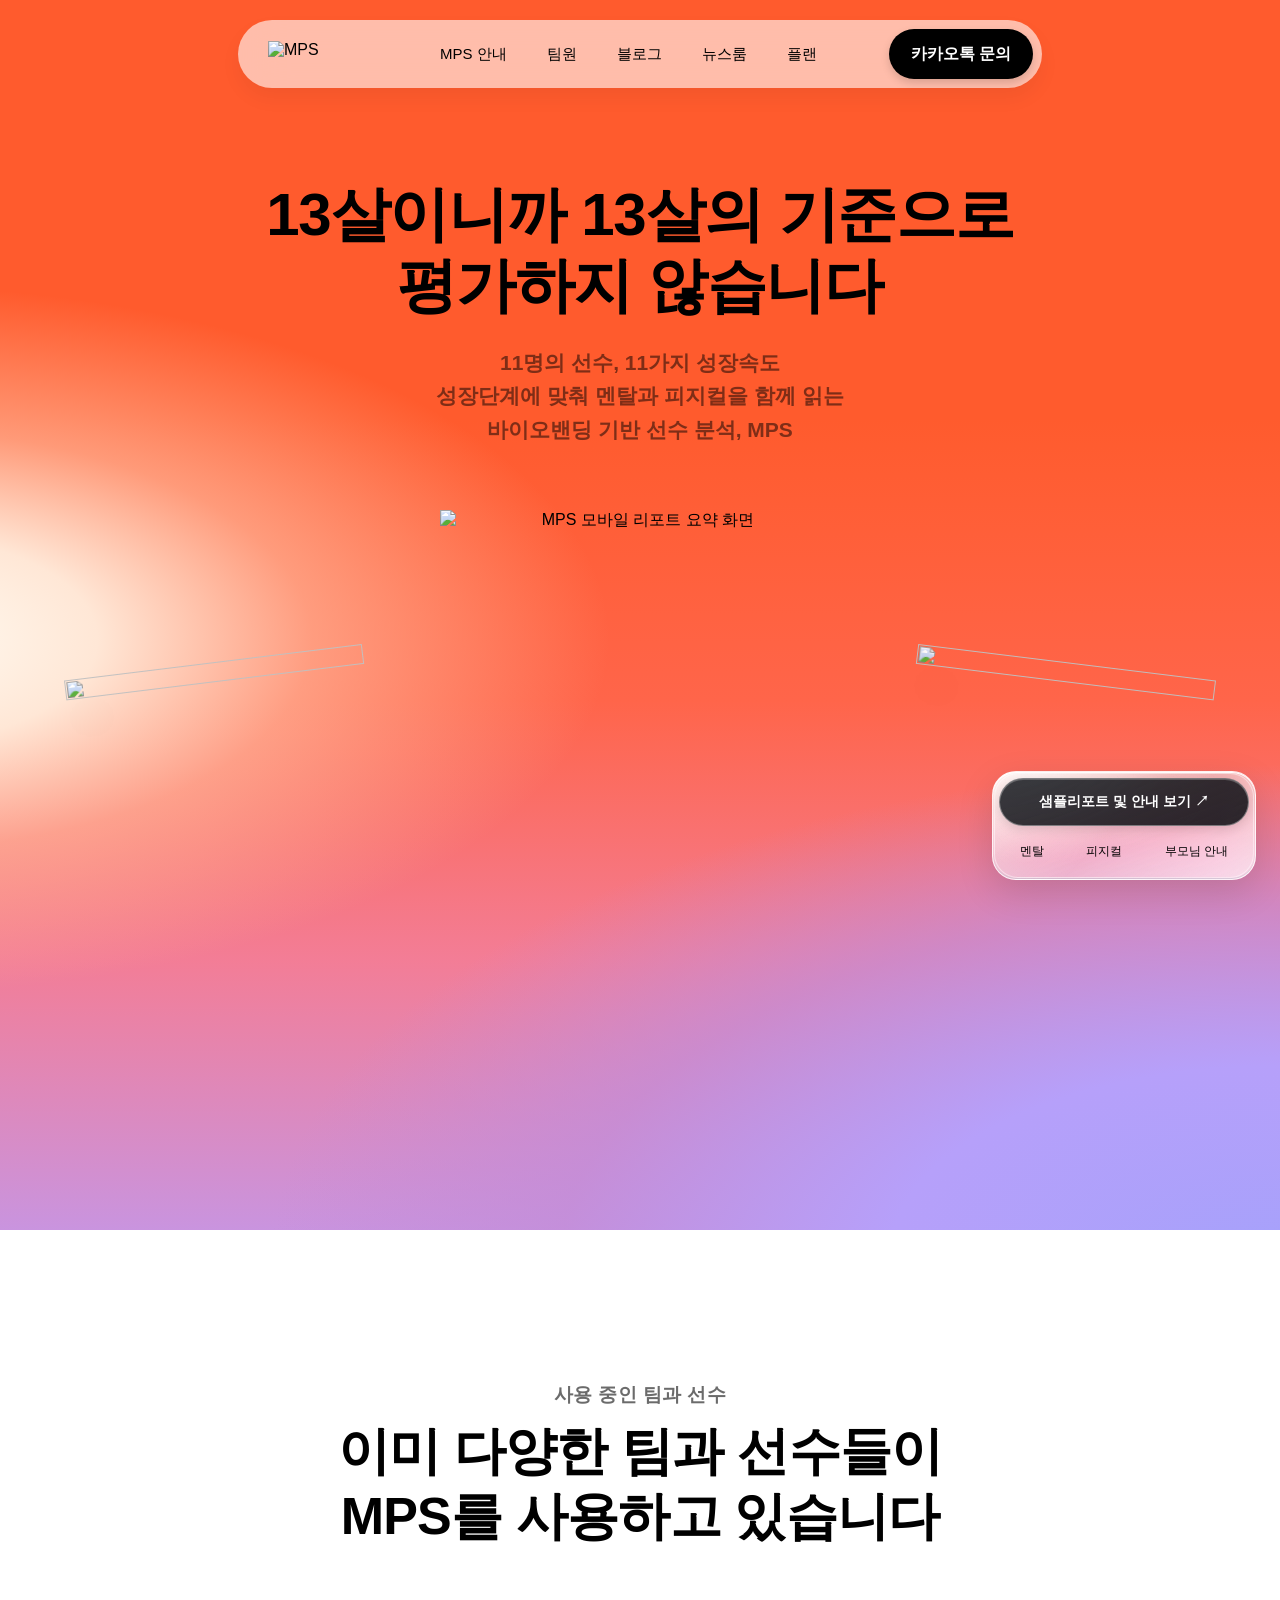
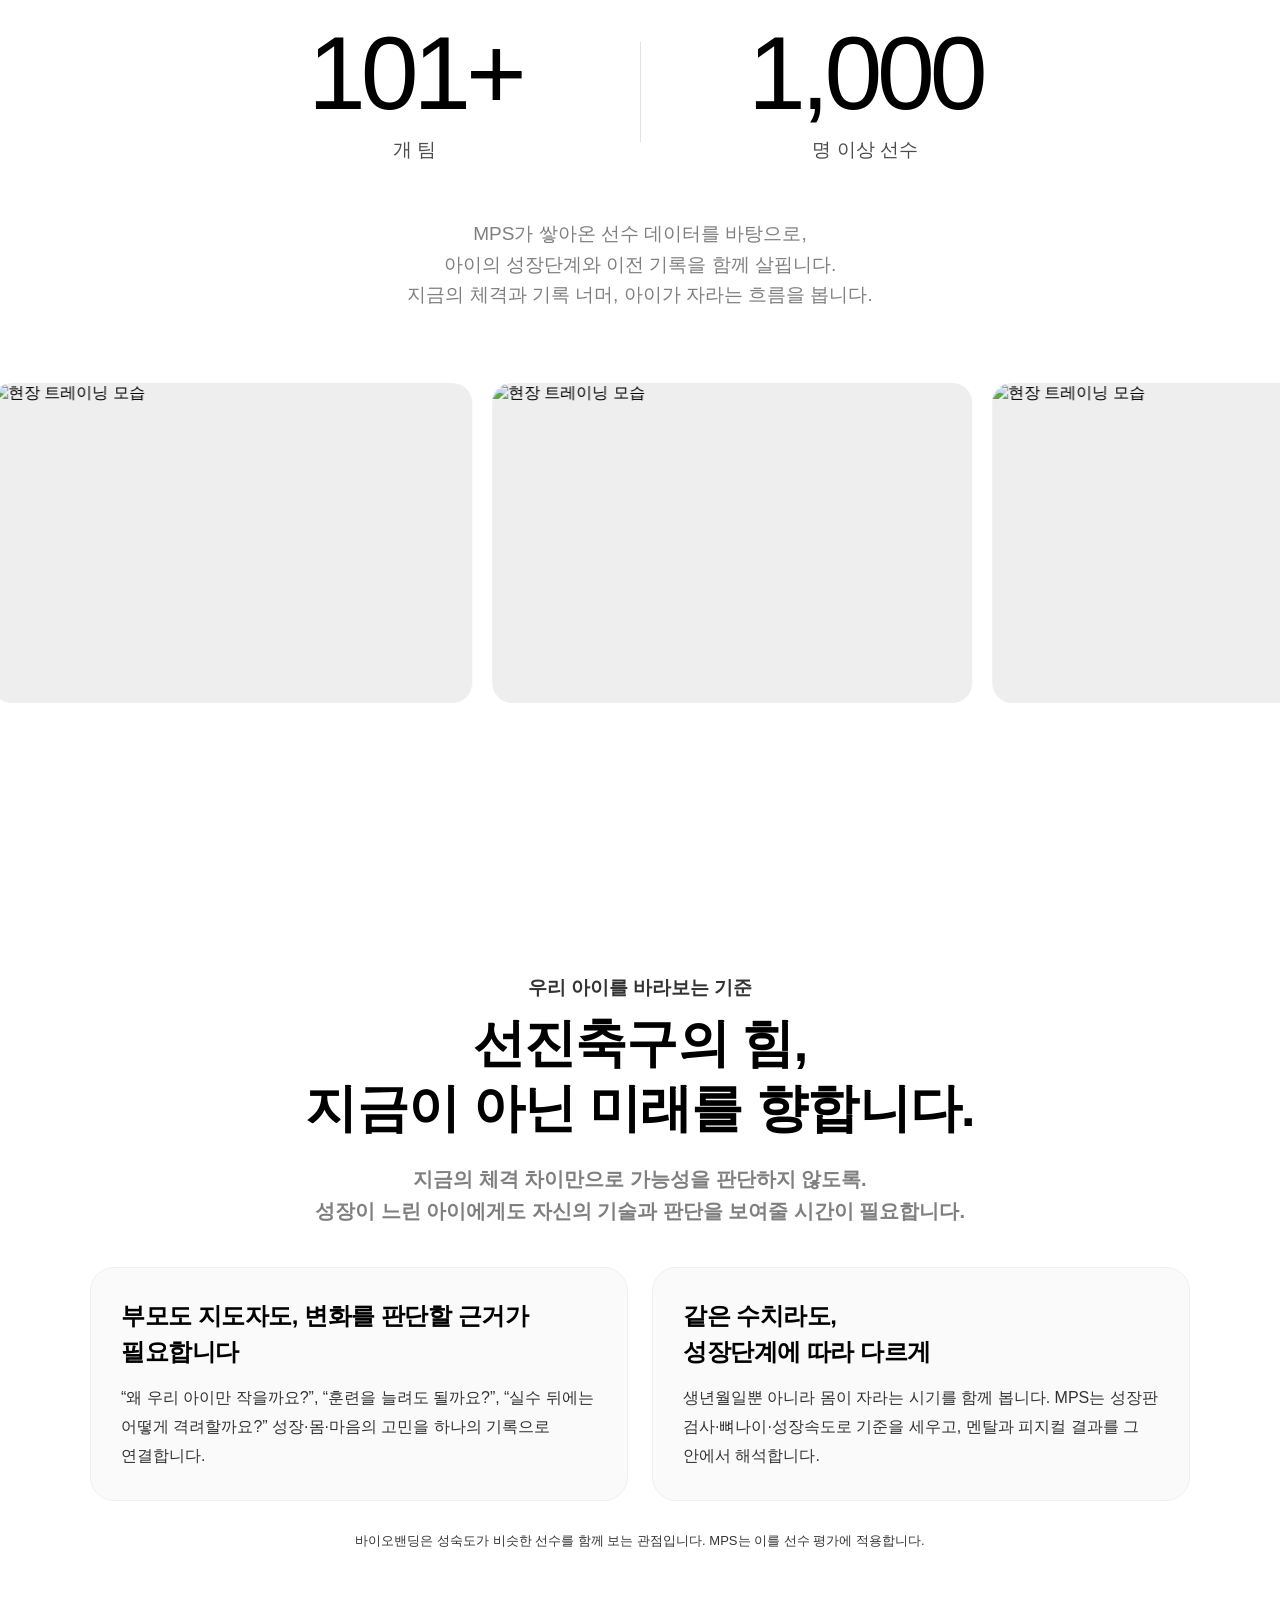
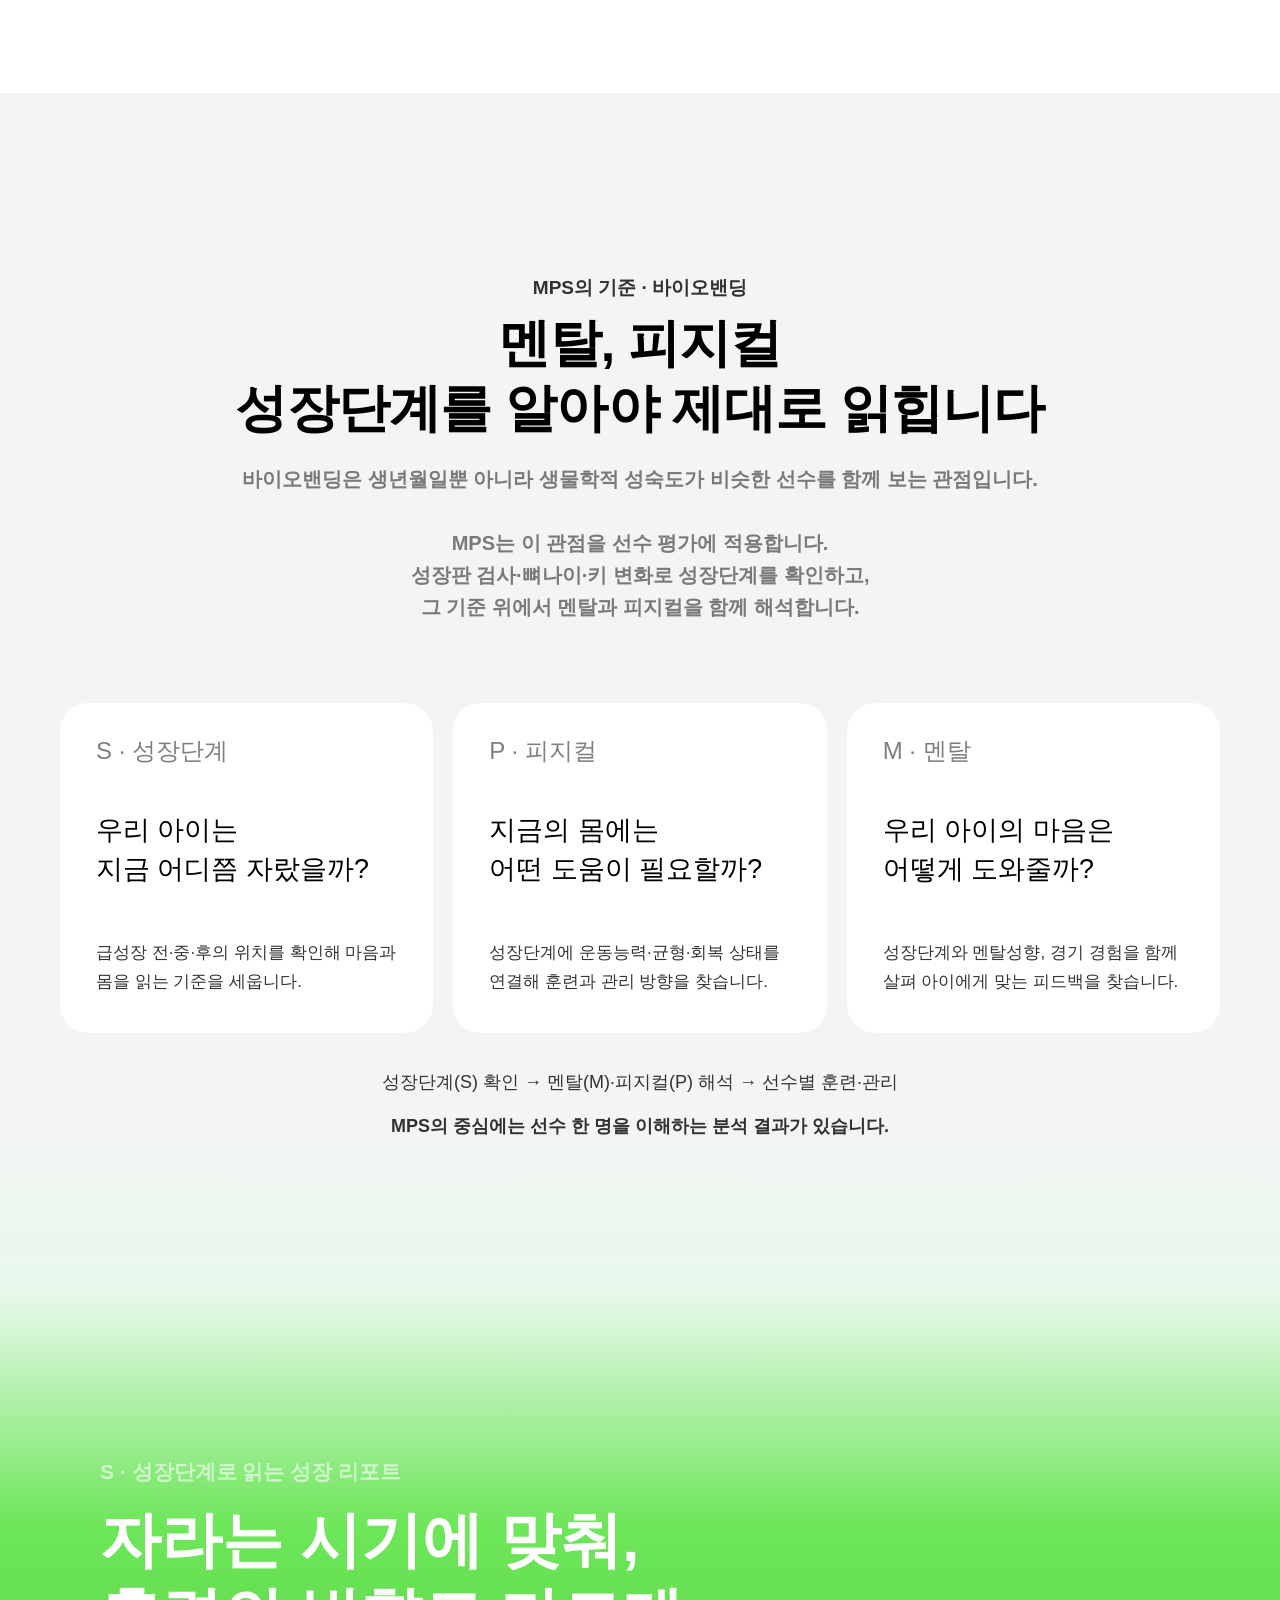
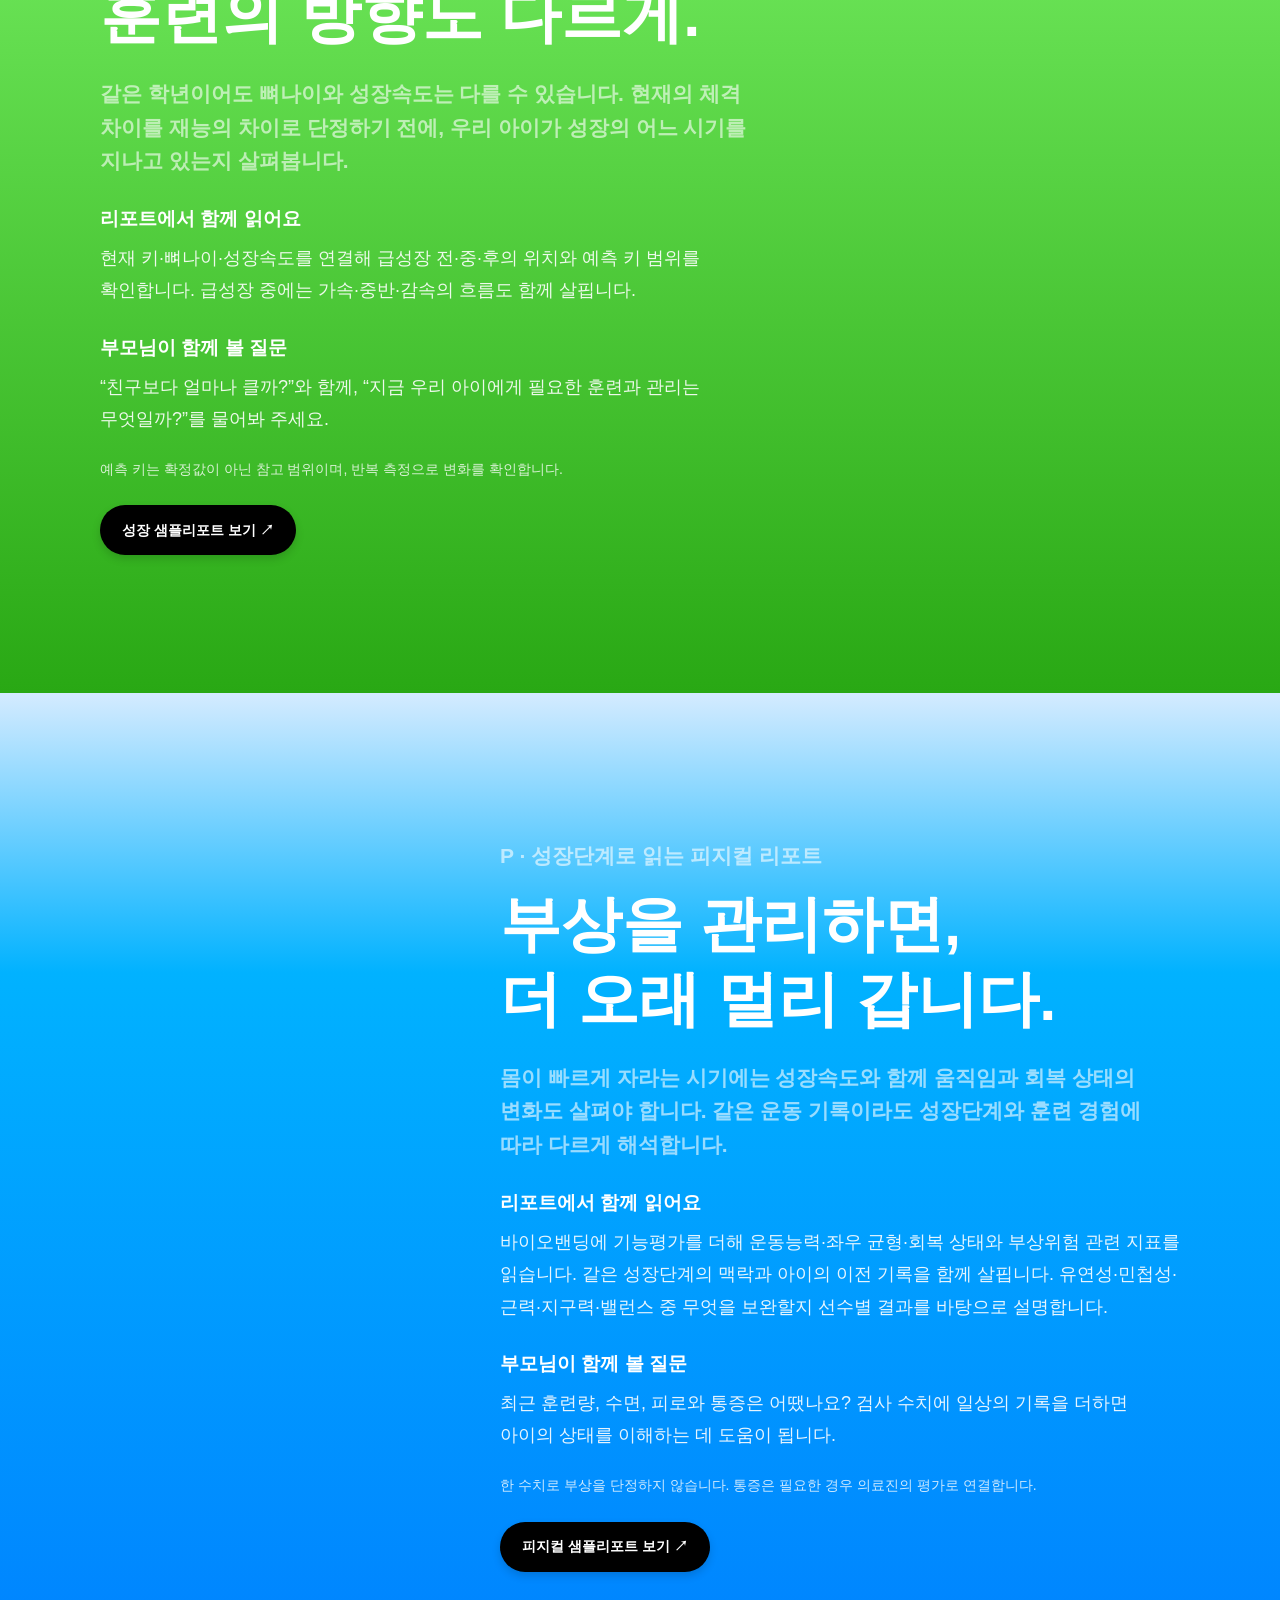
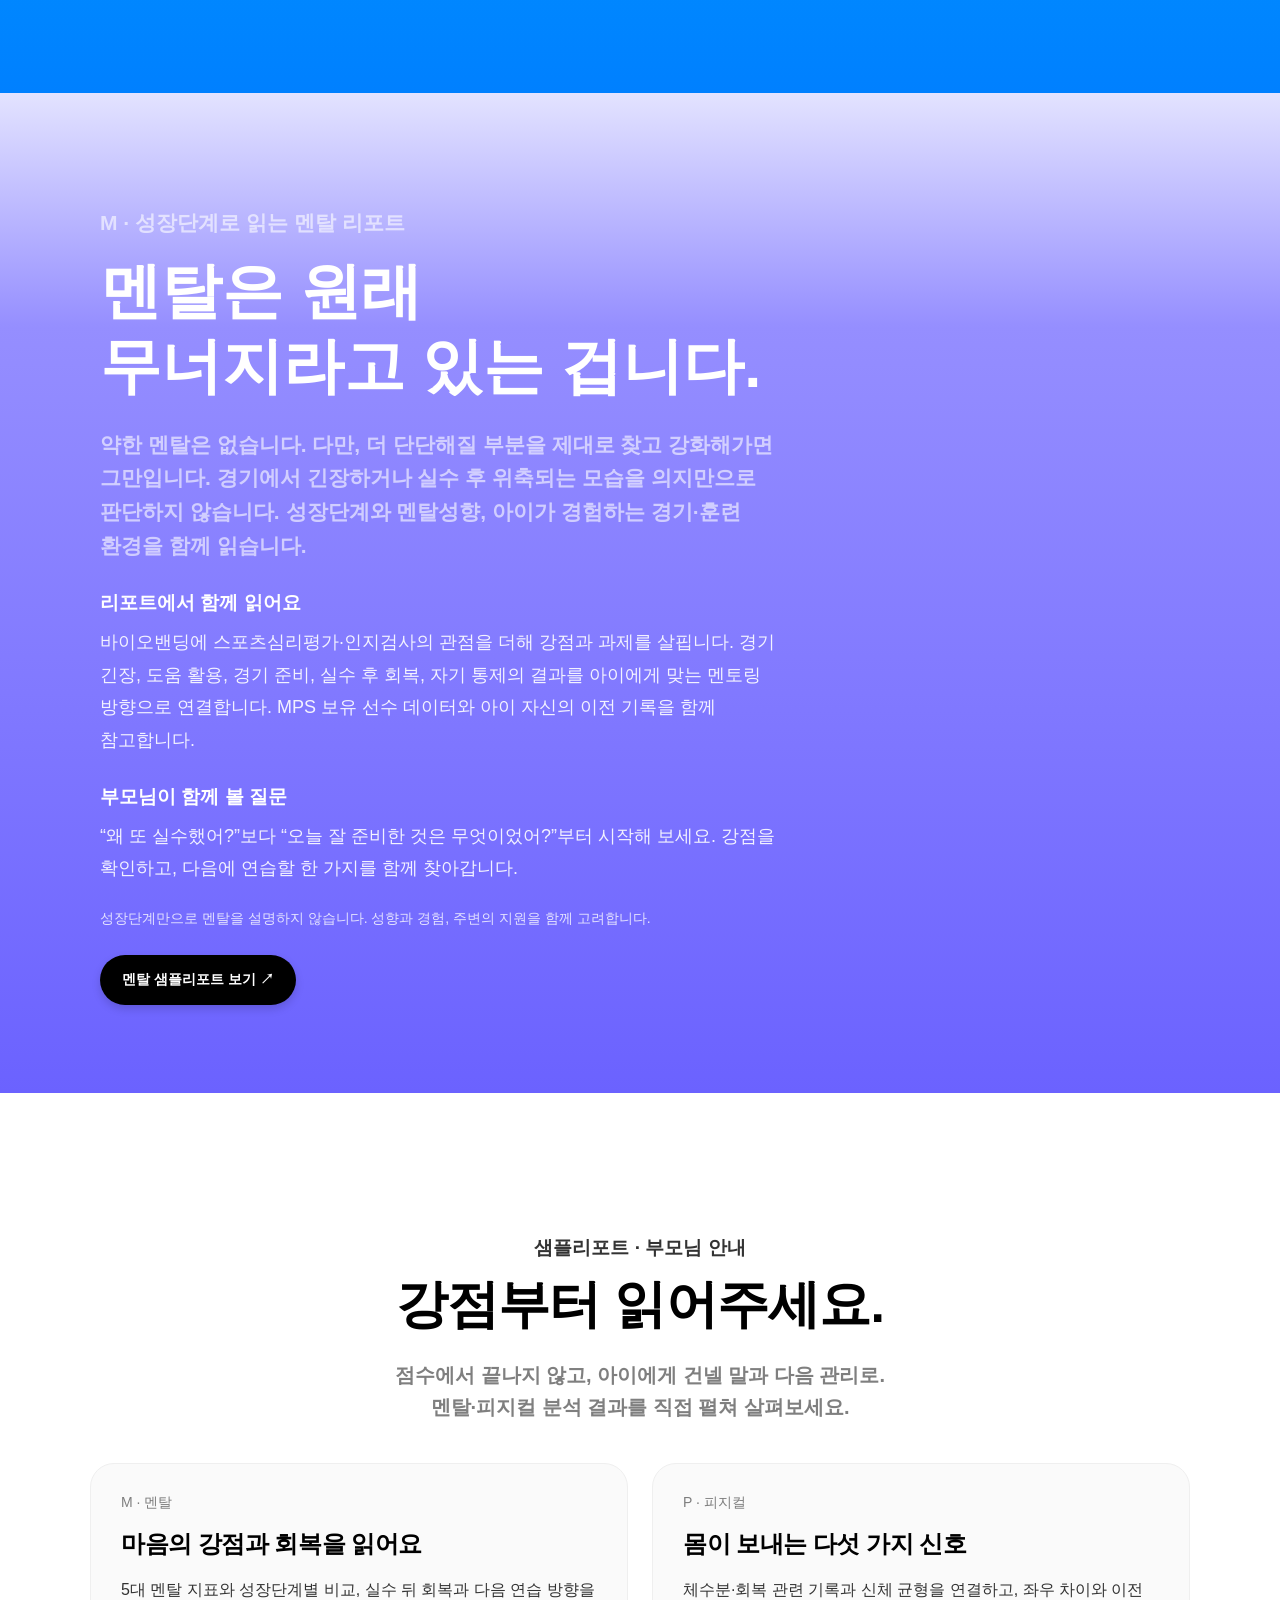
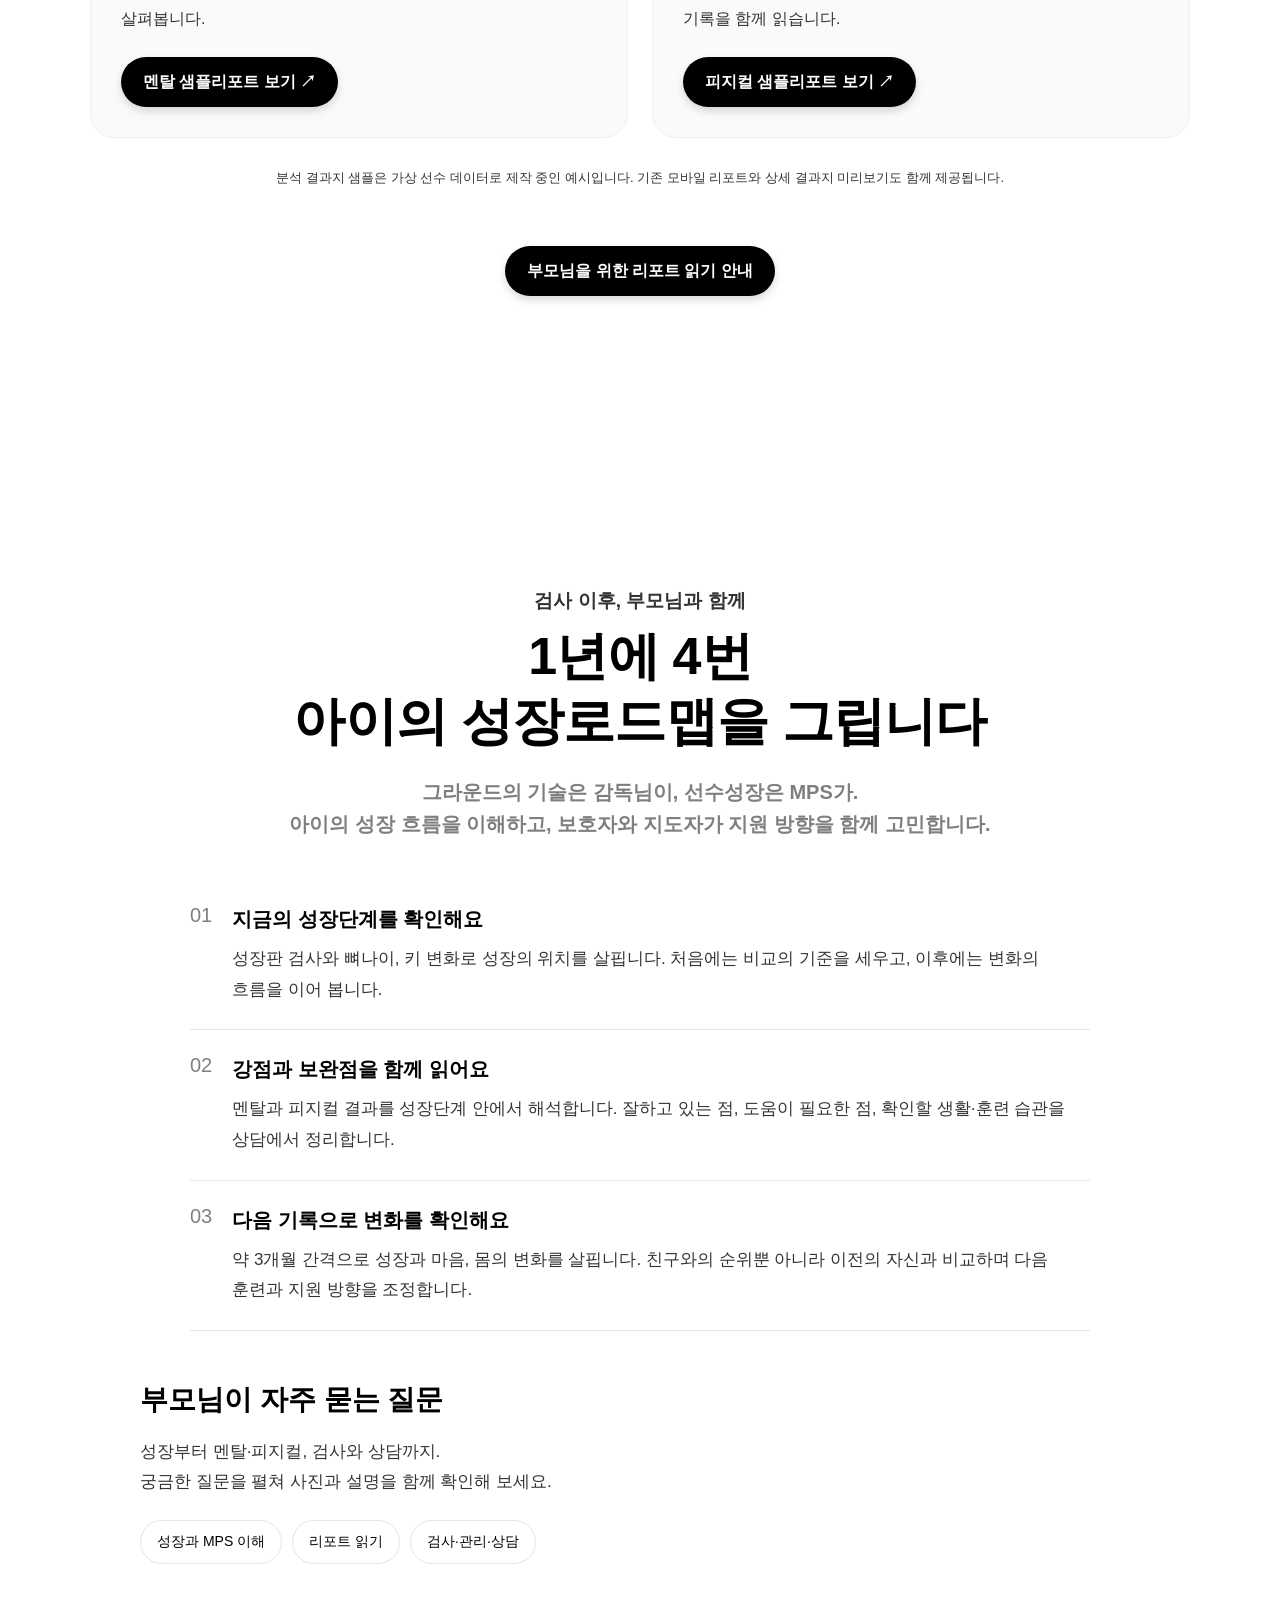
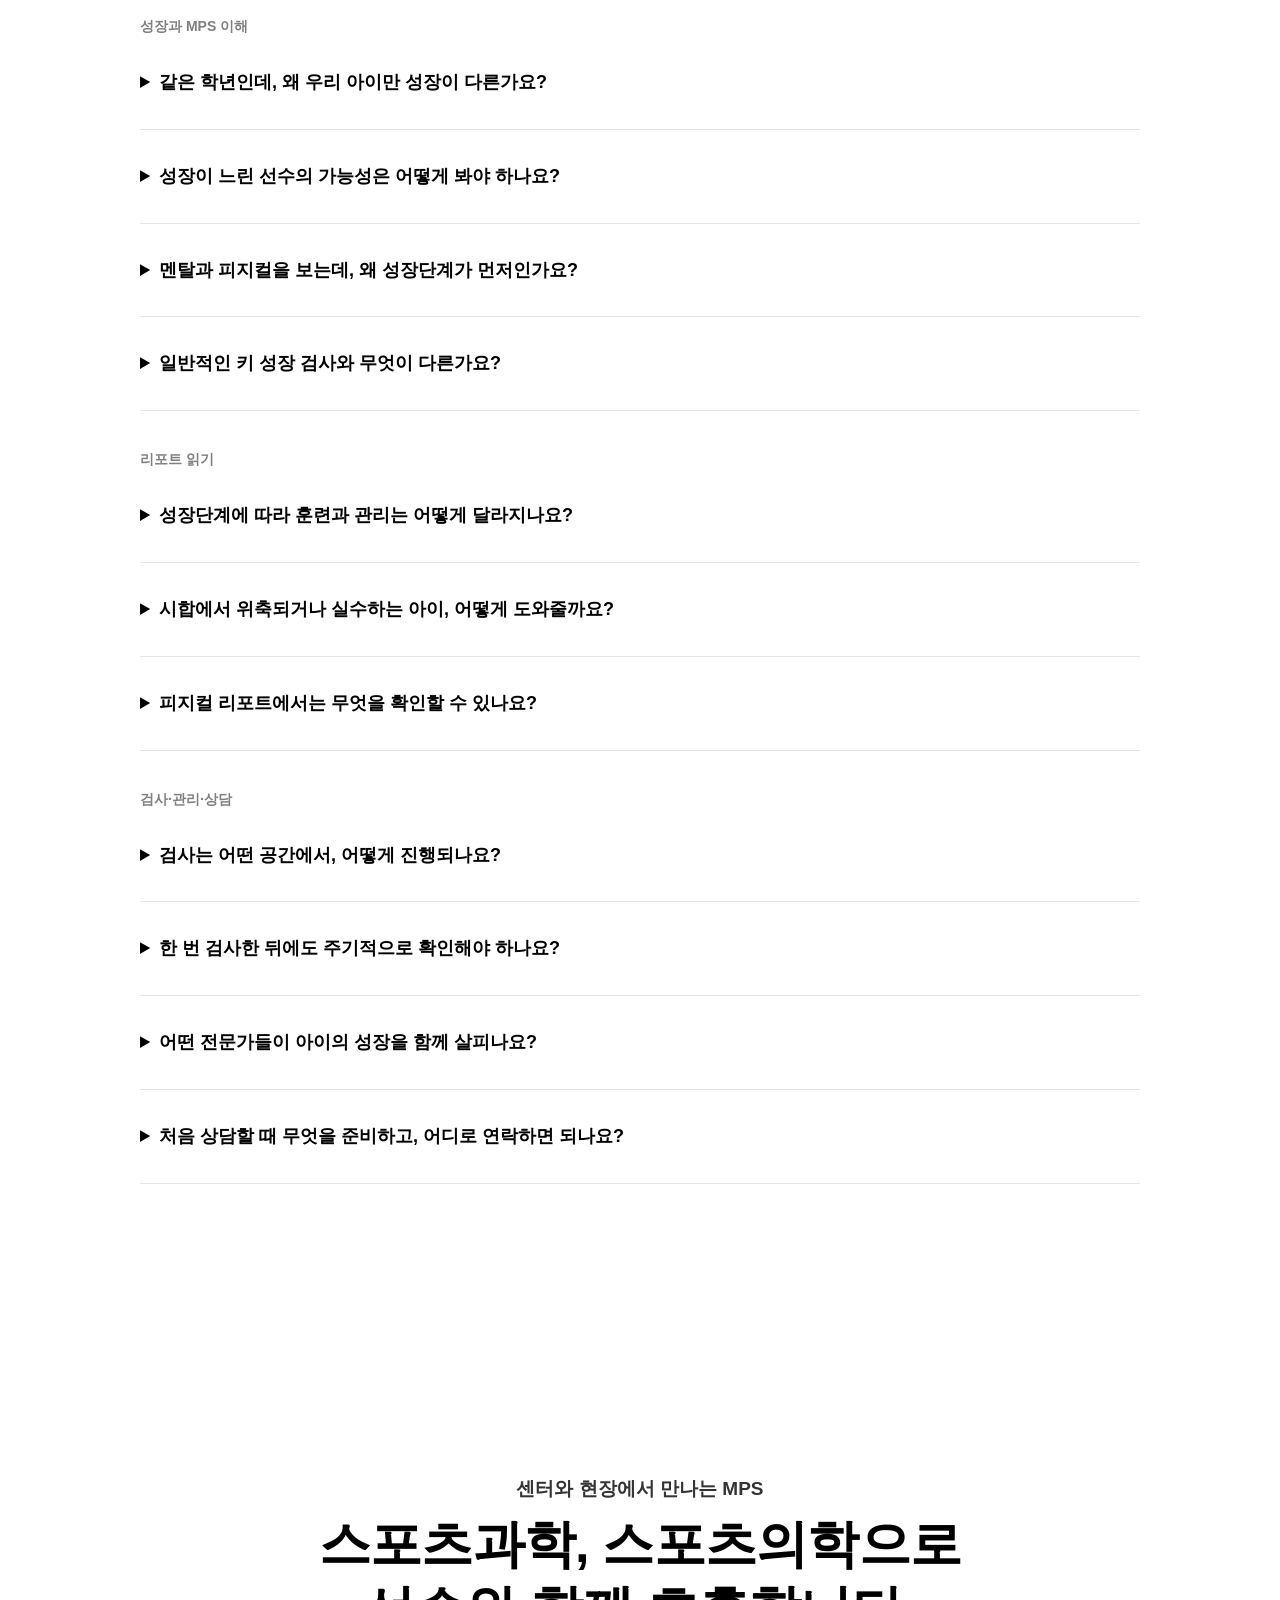
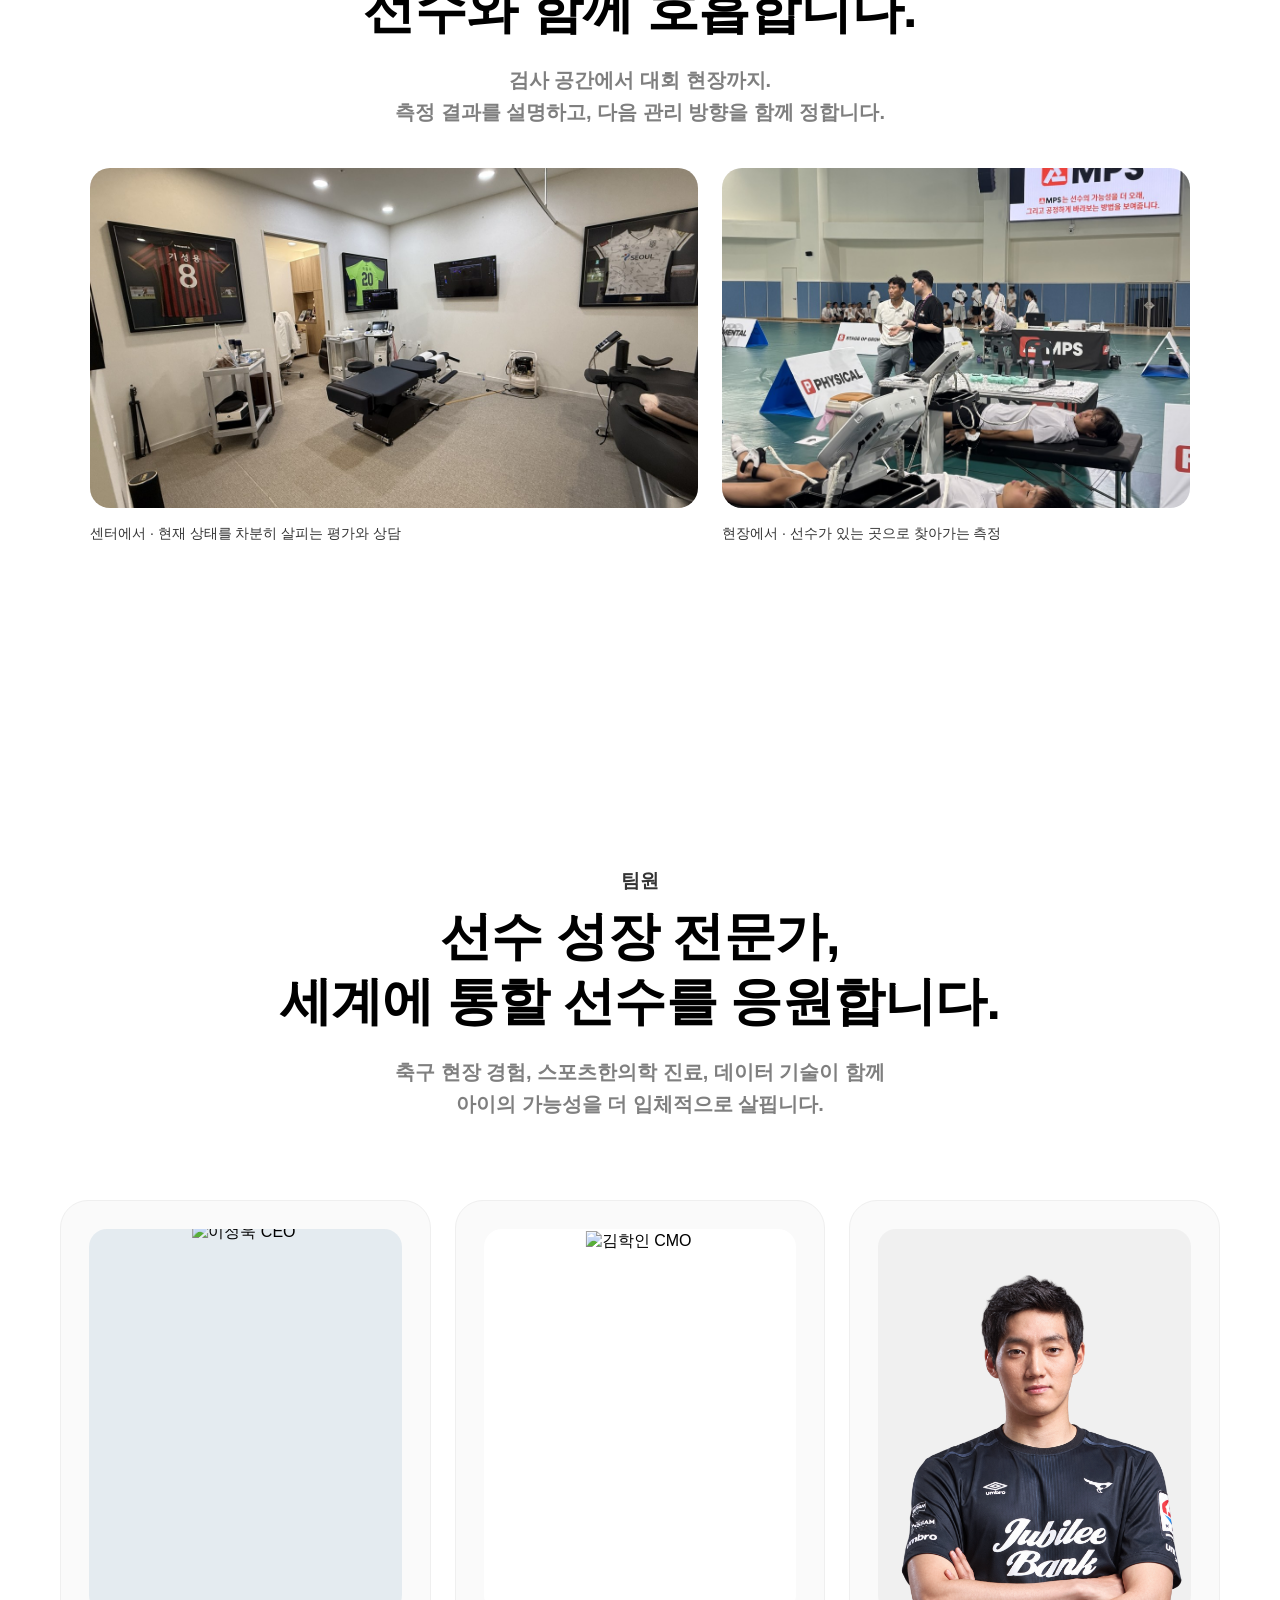
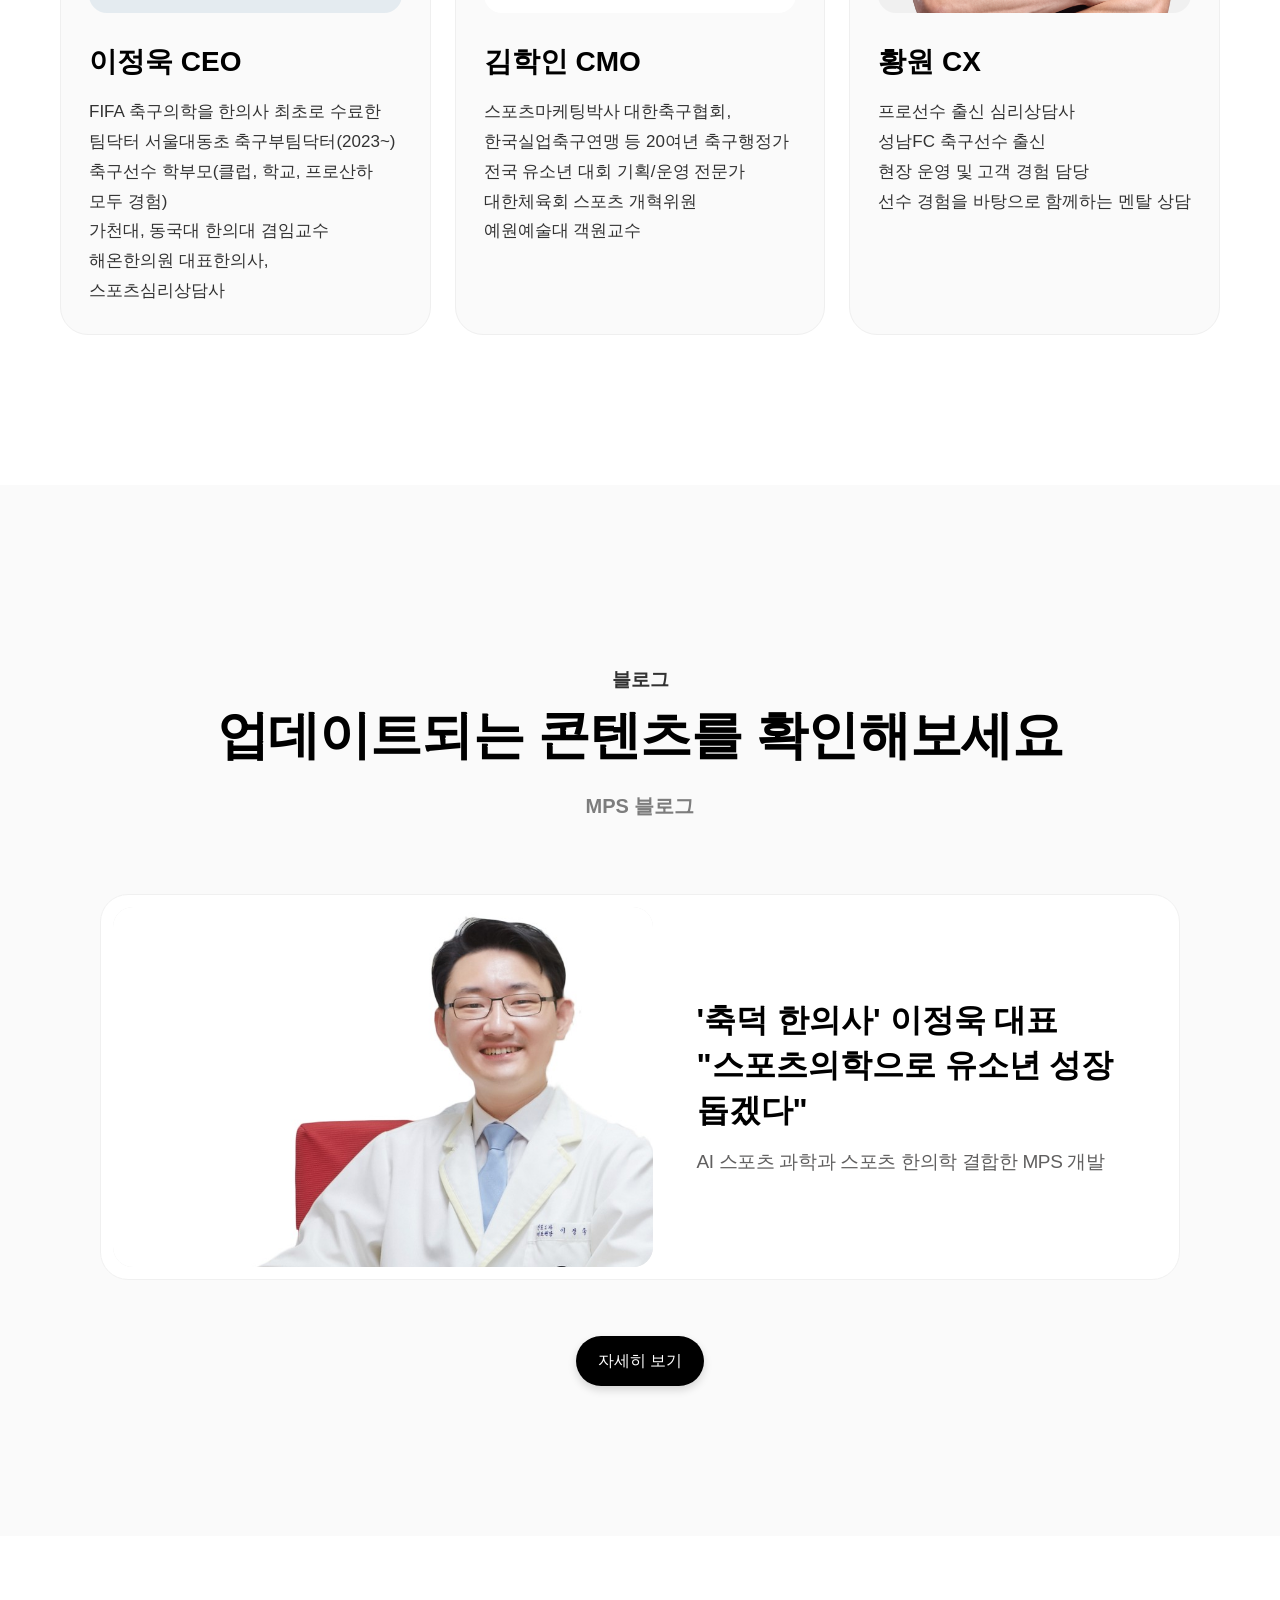
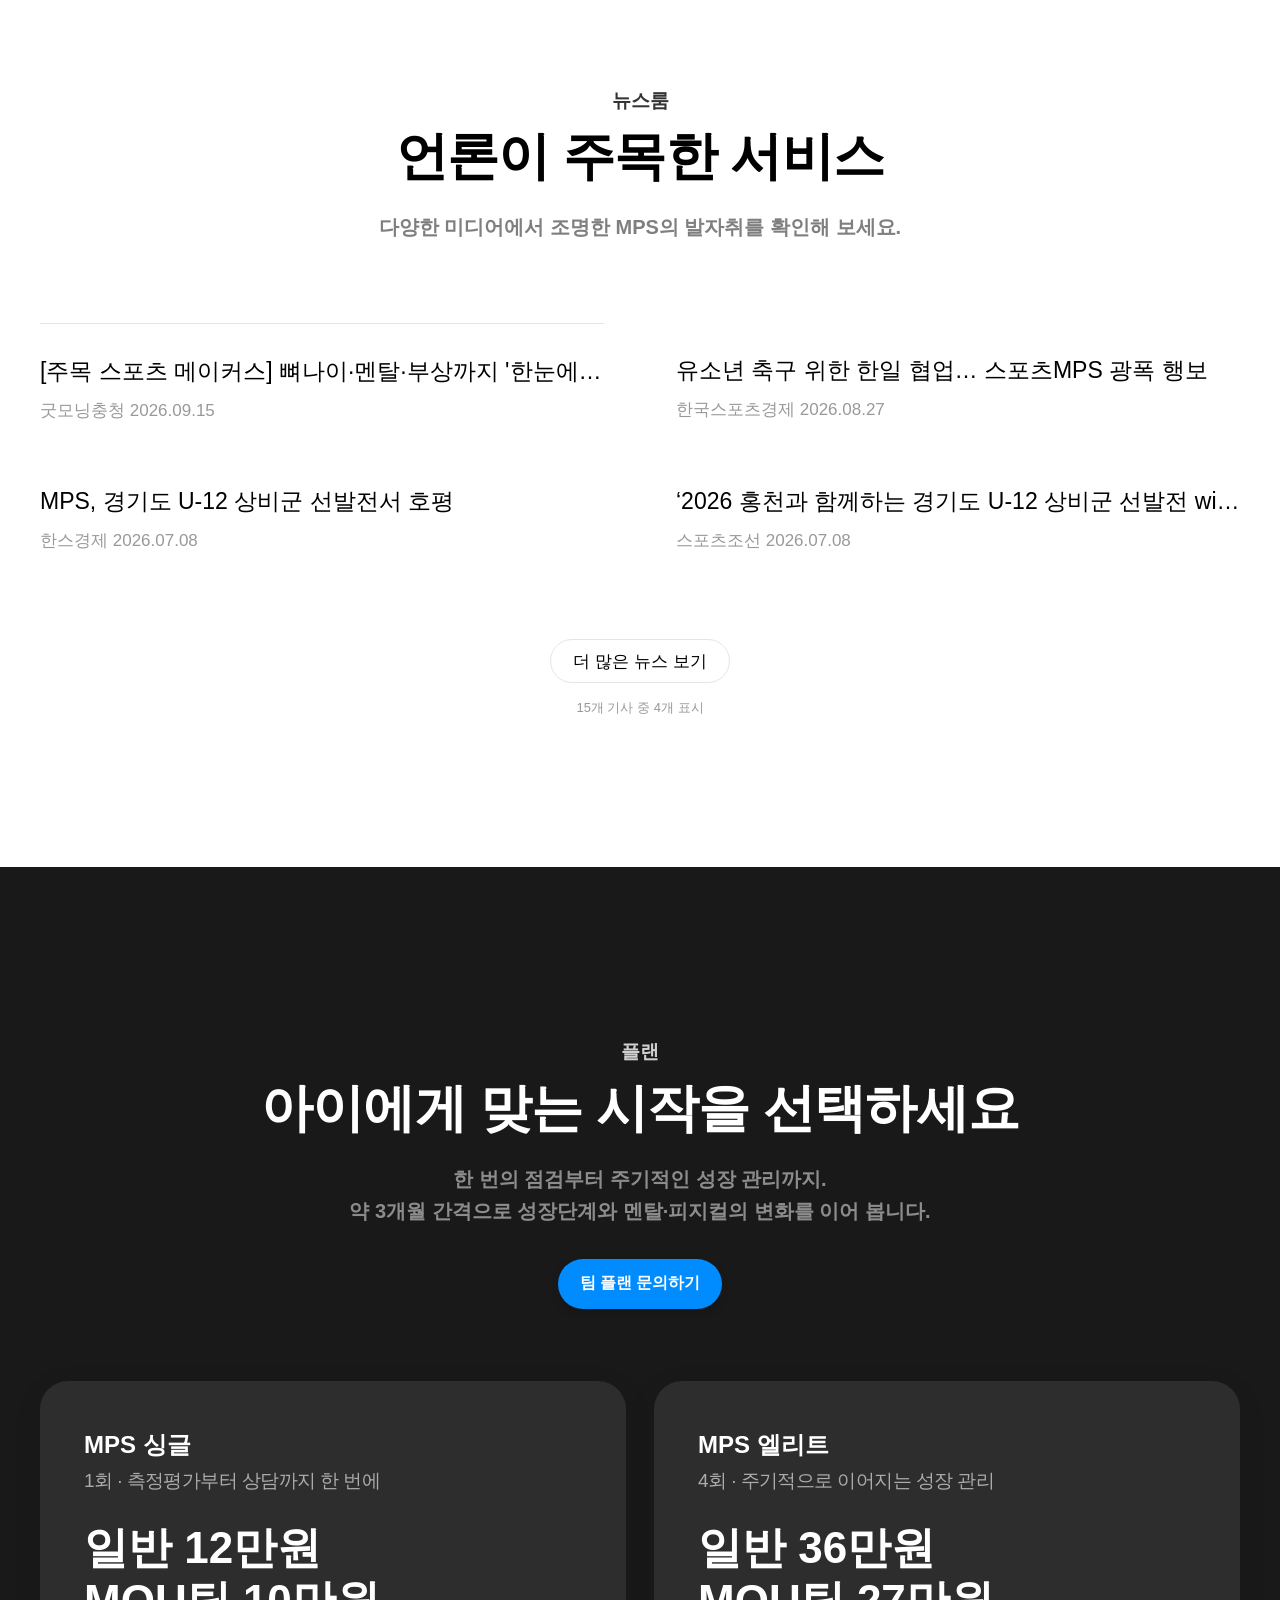
==== commit a0ecdef4: "Match supplied hero screenshot with saturated orange gradient" ====
--- a/index.html
+++ b/index.html
@@ -77,7 +77,6 @@
 /* ---------- HERO ---------- */
 .hero{position:relative;overflow:hidden;background:#fff}
 .hero-bg{position:absolute;inset:0;overflow:hidden}
-.hero-bg{background:#a6a1fb url("assets/images/hero-wave.png") center/cover no-repeat}
 .hero-in{position:relative;padding:140px 24px 0;text-align:center}
 .hero h1{font-size:36px;font-weight:800;line-height:1.2;letter-spacing:-.01em}
 .hero .sub{margin-top:18px;font-size:16px}
@@ -437,7 +436,7 @@
 <script defer="" src="assets/js/mobile-nav.js"></script>
 <link href="assets/css/welcome-motion.css" rel="stylesheet"/>
 <script defer="" src="assets/js/welcome-motion.js"></script>
-<link rel="stylesheet" href="assets/css/hero-welcome.css?v=20261009-3"/>
+<link rel="stylesheet" href="assets/css/hero-welcome.css?v=20261009-4"/>
 </head>
 <body>
 <!-- NAV -->
--- a/assets/css/hero-welcome.css
+++ b/assets/css/hero-welcome.css
@@ -1,4 +1,13 @@
-/* Use the original published welcome hero gradient without WebGL color drift. */
-.hero{box-shadow:none}
-.hero-bg{background-color:#a6a1fb;background-image:url("../images/hero-wave.png");background-position:center;background-size:cover;background-repeat:no-repeat}
+/* Match the reference screenshot's saturated orange phase, without a white top wash. */
+.hero{background:#ff5b2d;box-shadow:none}
+.hero-bg{
+  background-color:#ff5b2d;
+  background-image:
+    radial-gradient(ellipse 80% 40% at -10% 52%,#fffef6 0%,#ffe7d6 22%,rgba(255,187,159,.65) 43%,rgba(255,187,159,0) 72%),
+    radial-gradient(ellipse 95% 48% at 100% 102%,#a6a1fb 0%,#b6a0fa 32%,rgba(194,141,217,.72) 59%,rgba(194,141,217,0) 83%),
+    linear-gradient(180deg,#ff5b2d 0%,#ff5b2d 34%,#ff654a 57%,#f37d96 78%,#c994df 100%);
+  background-position:center;
+  background-size:100% 100%;
+  background-repeat:no-repeat;
+}
 .hero-bg::before,.hero-bg::after{content:none}
